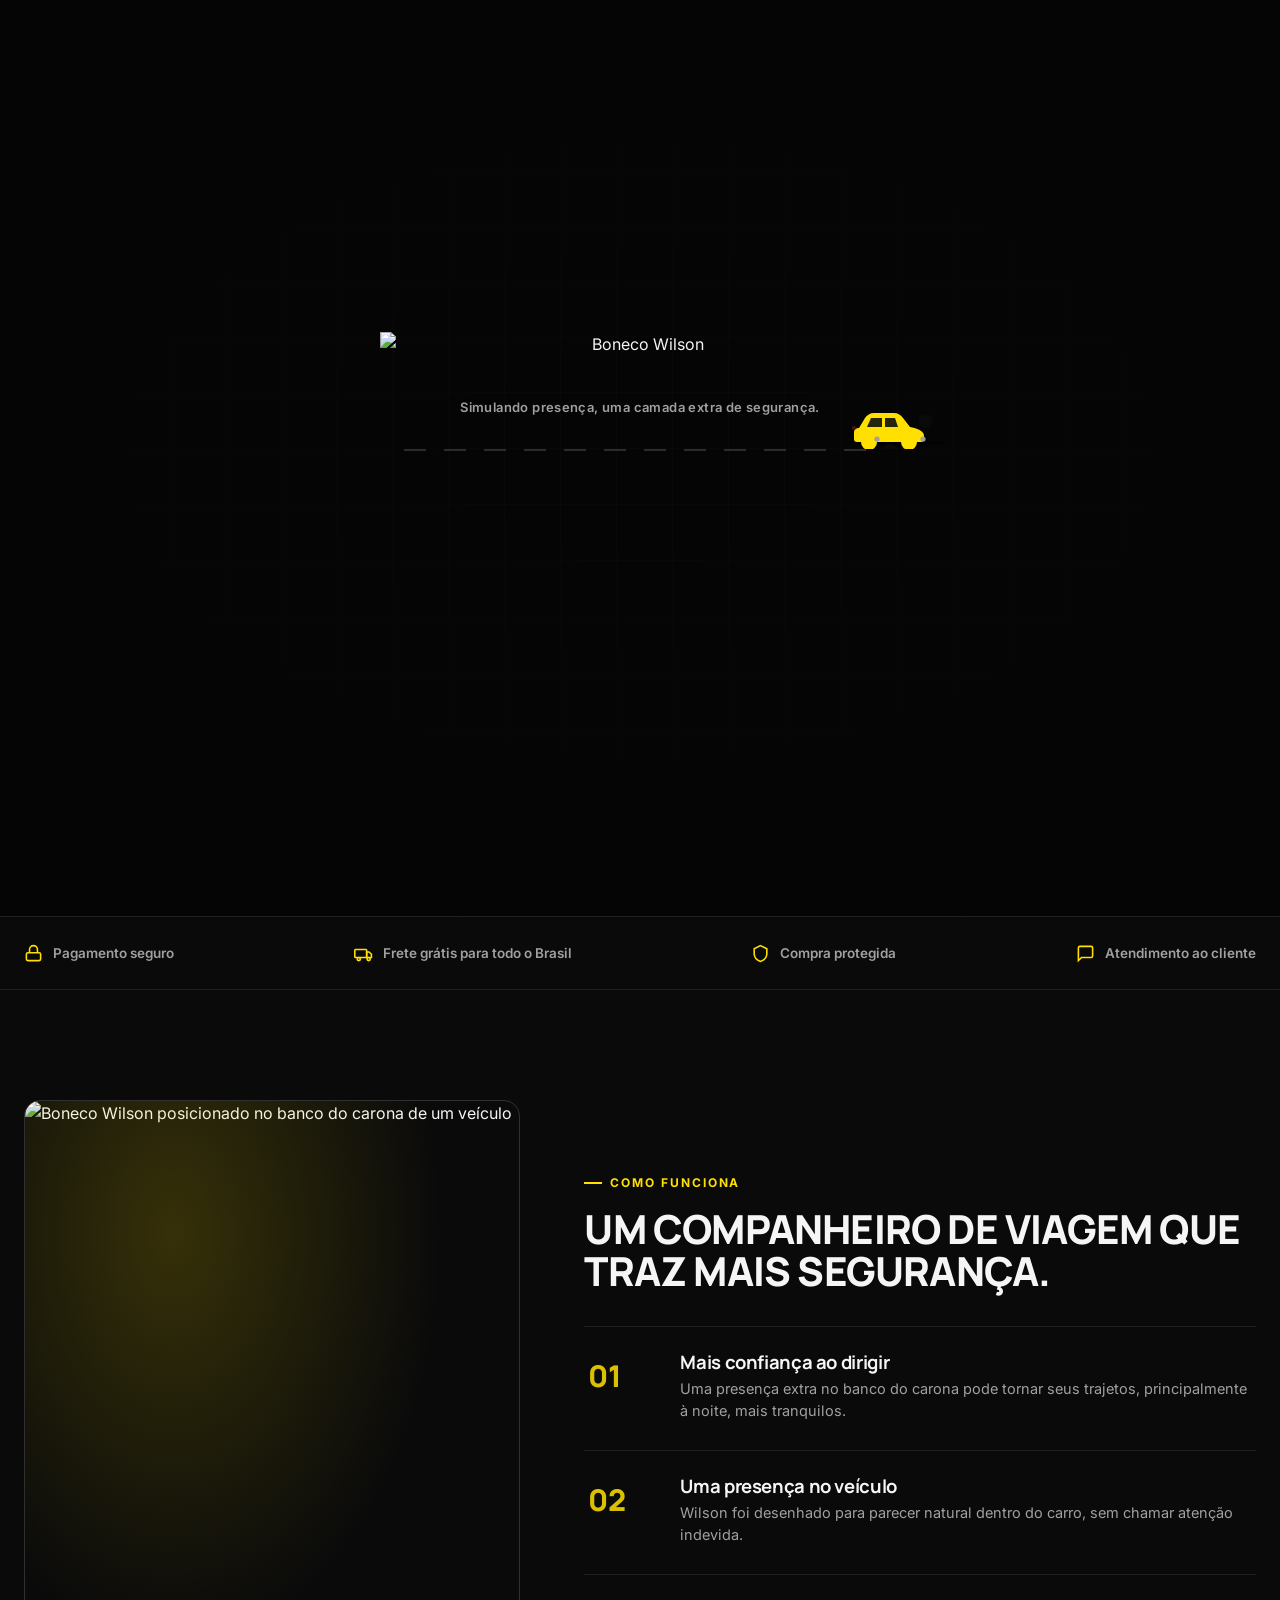
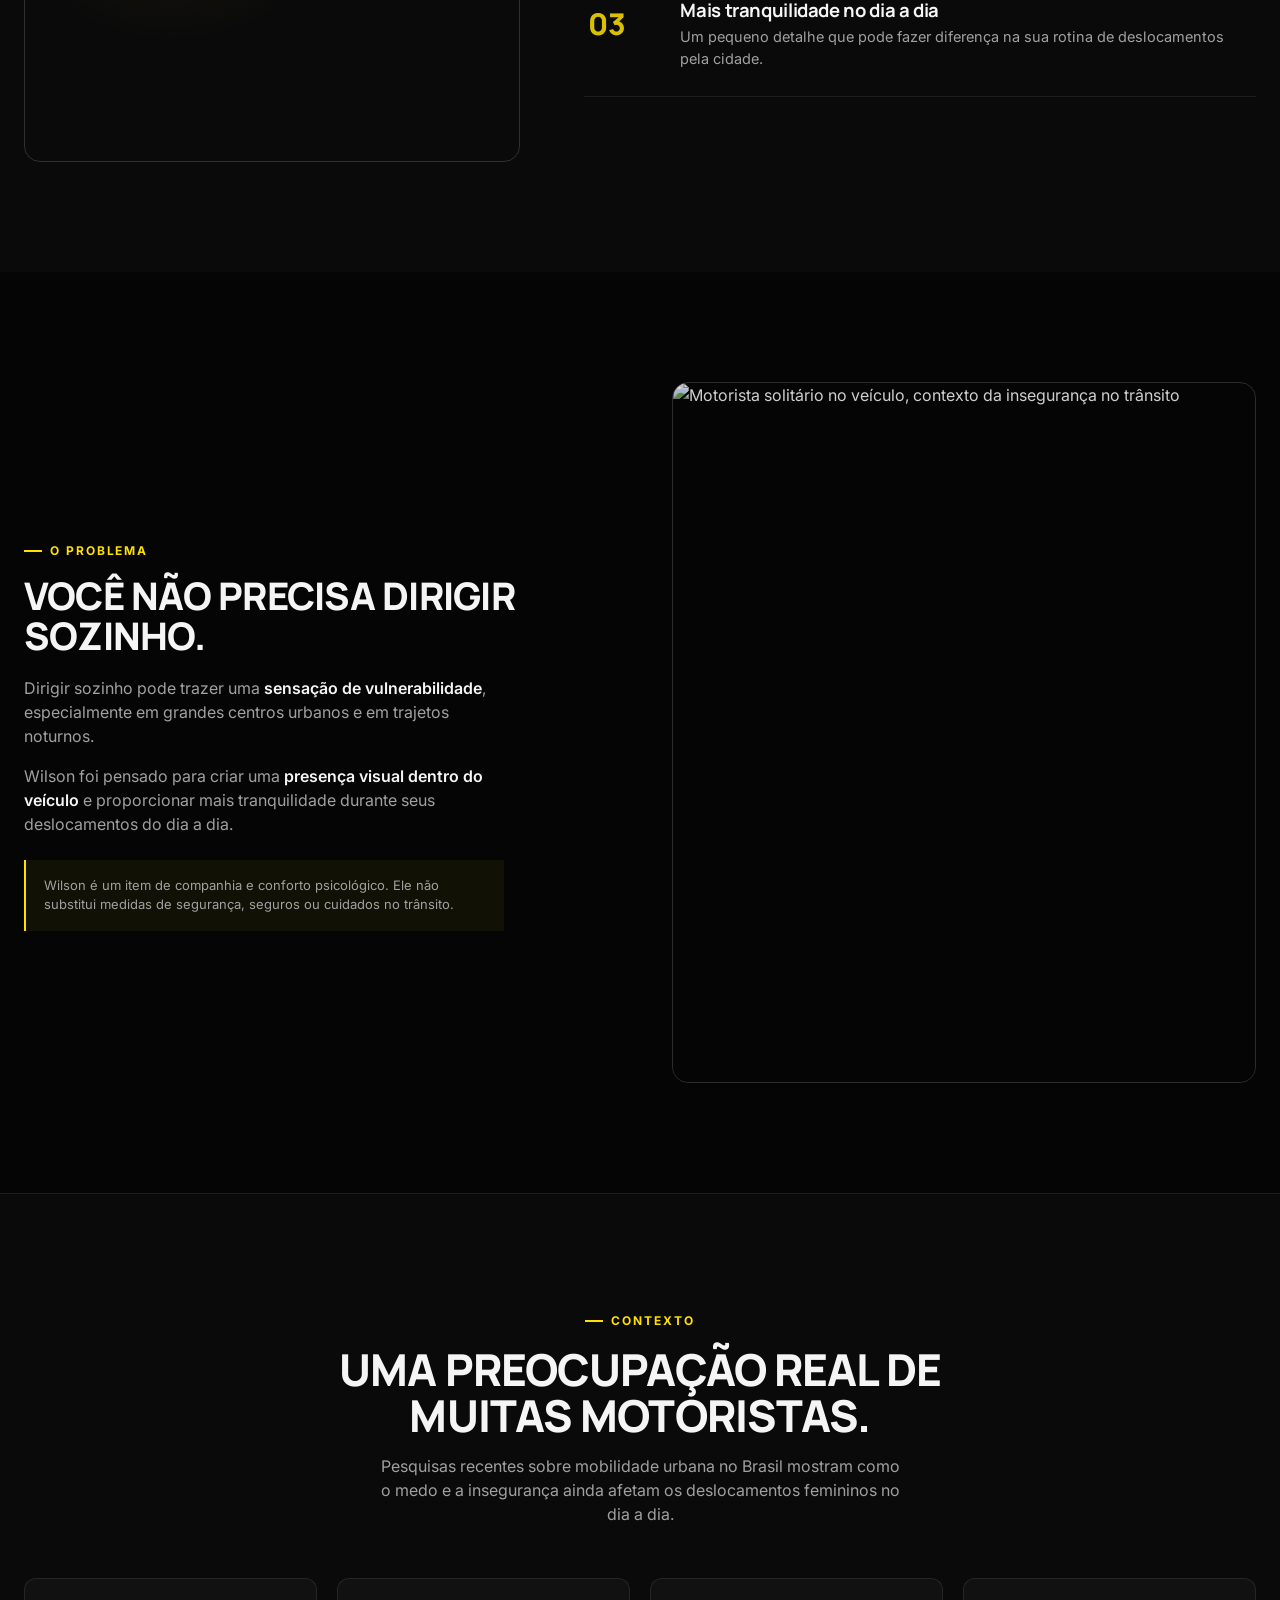
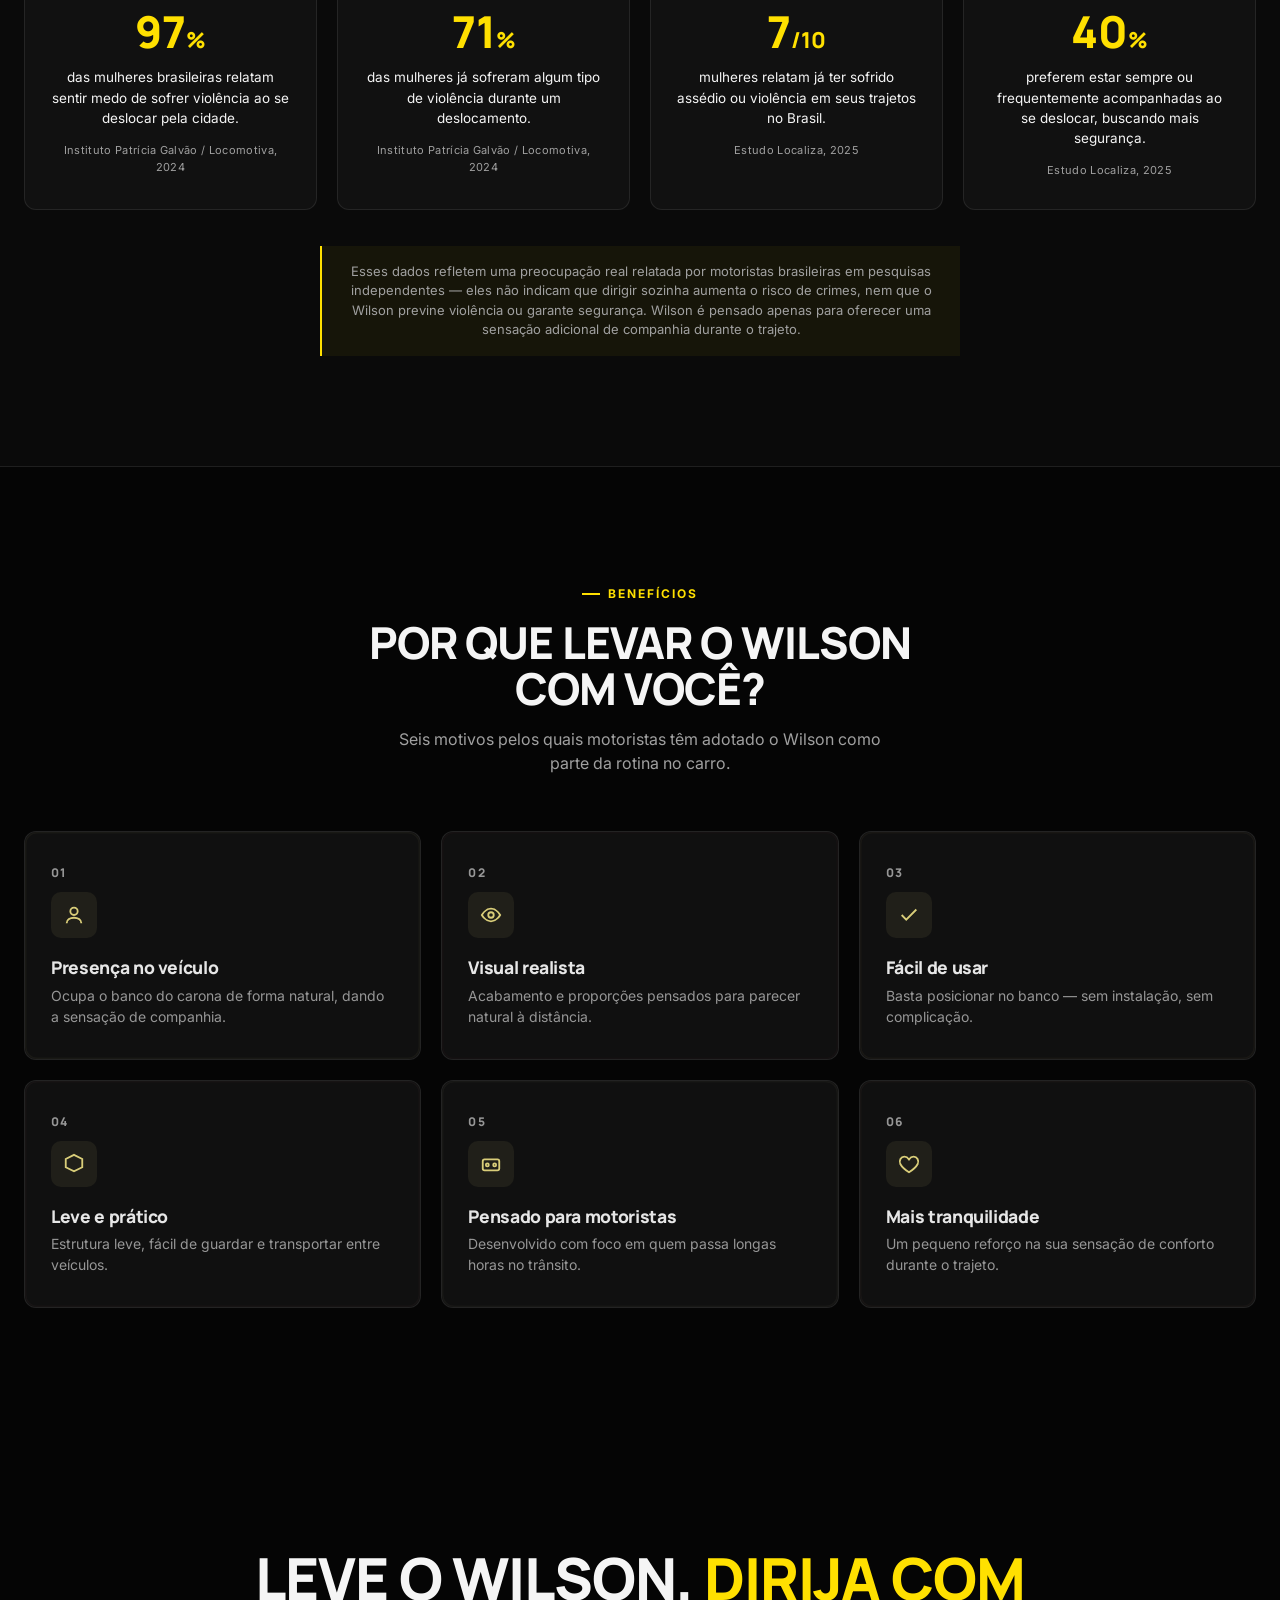
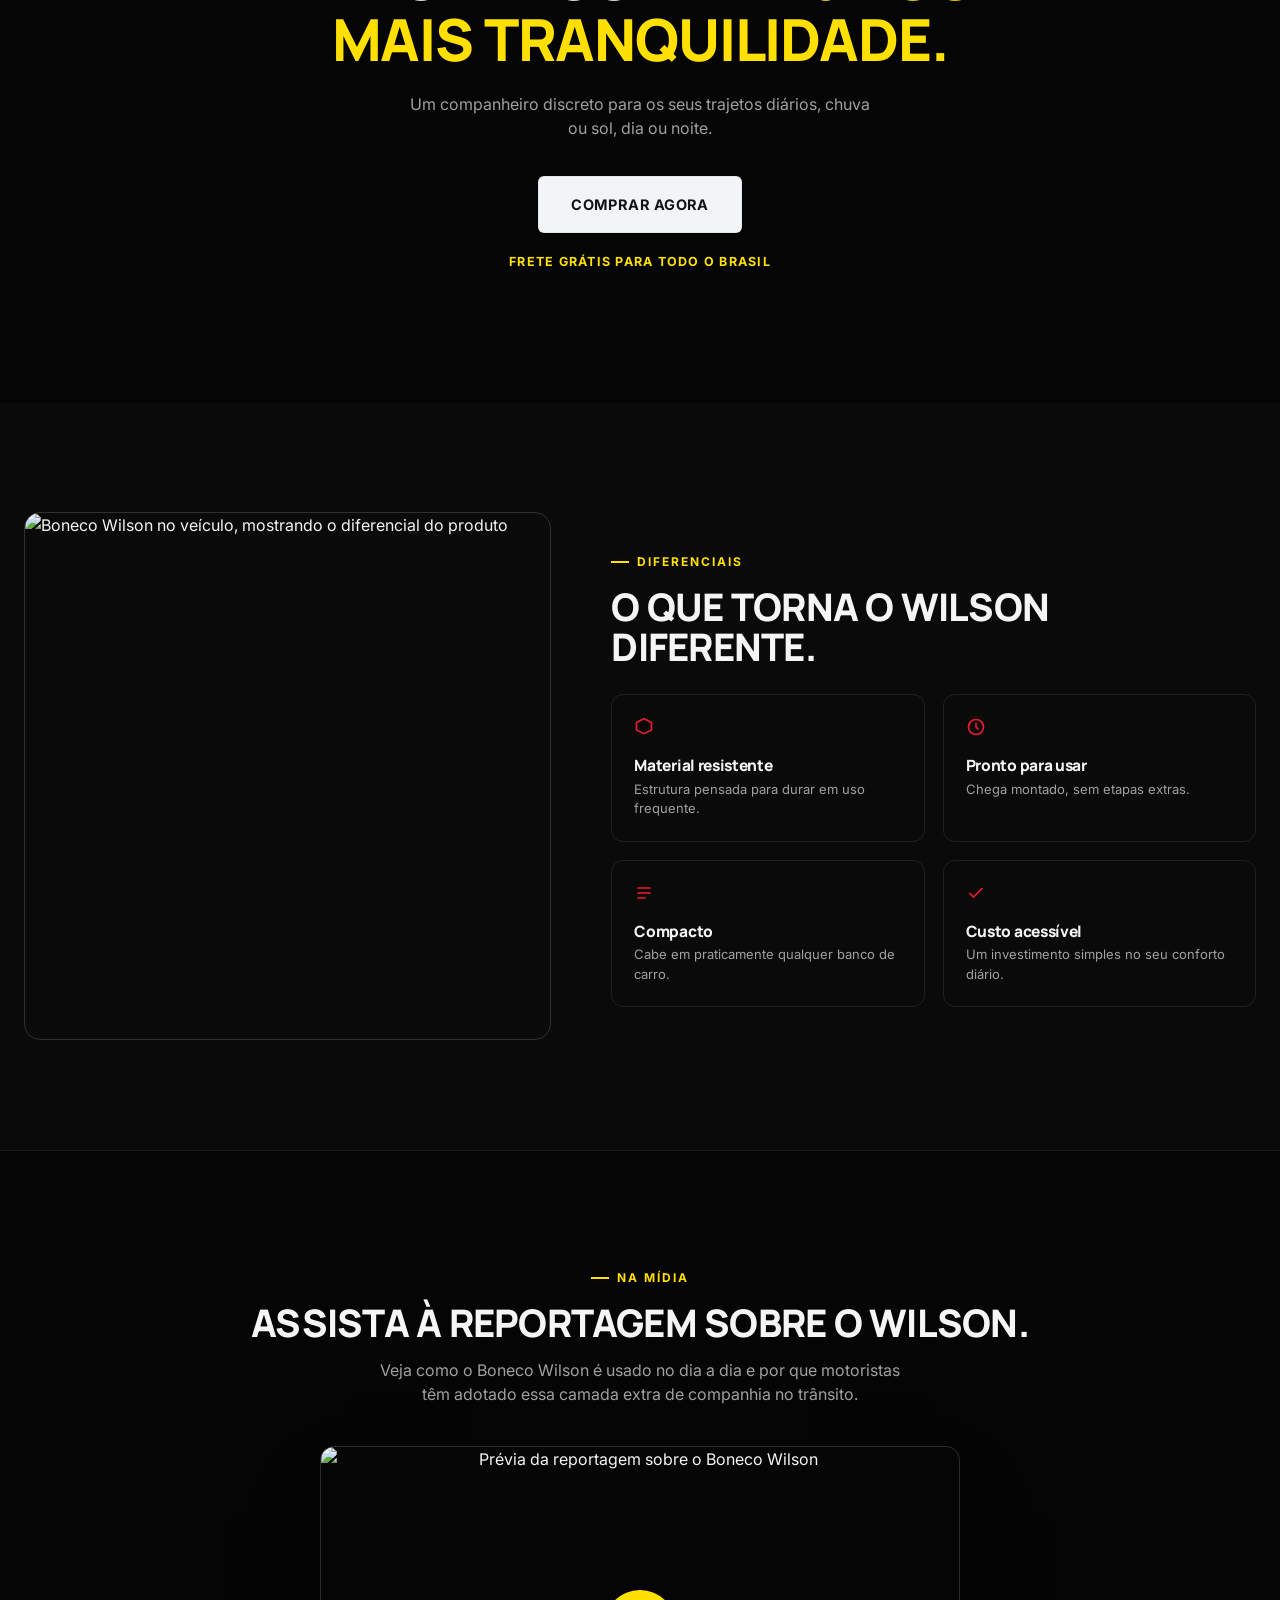
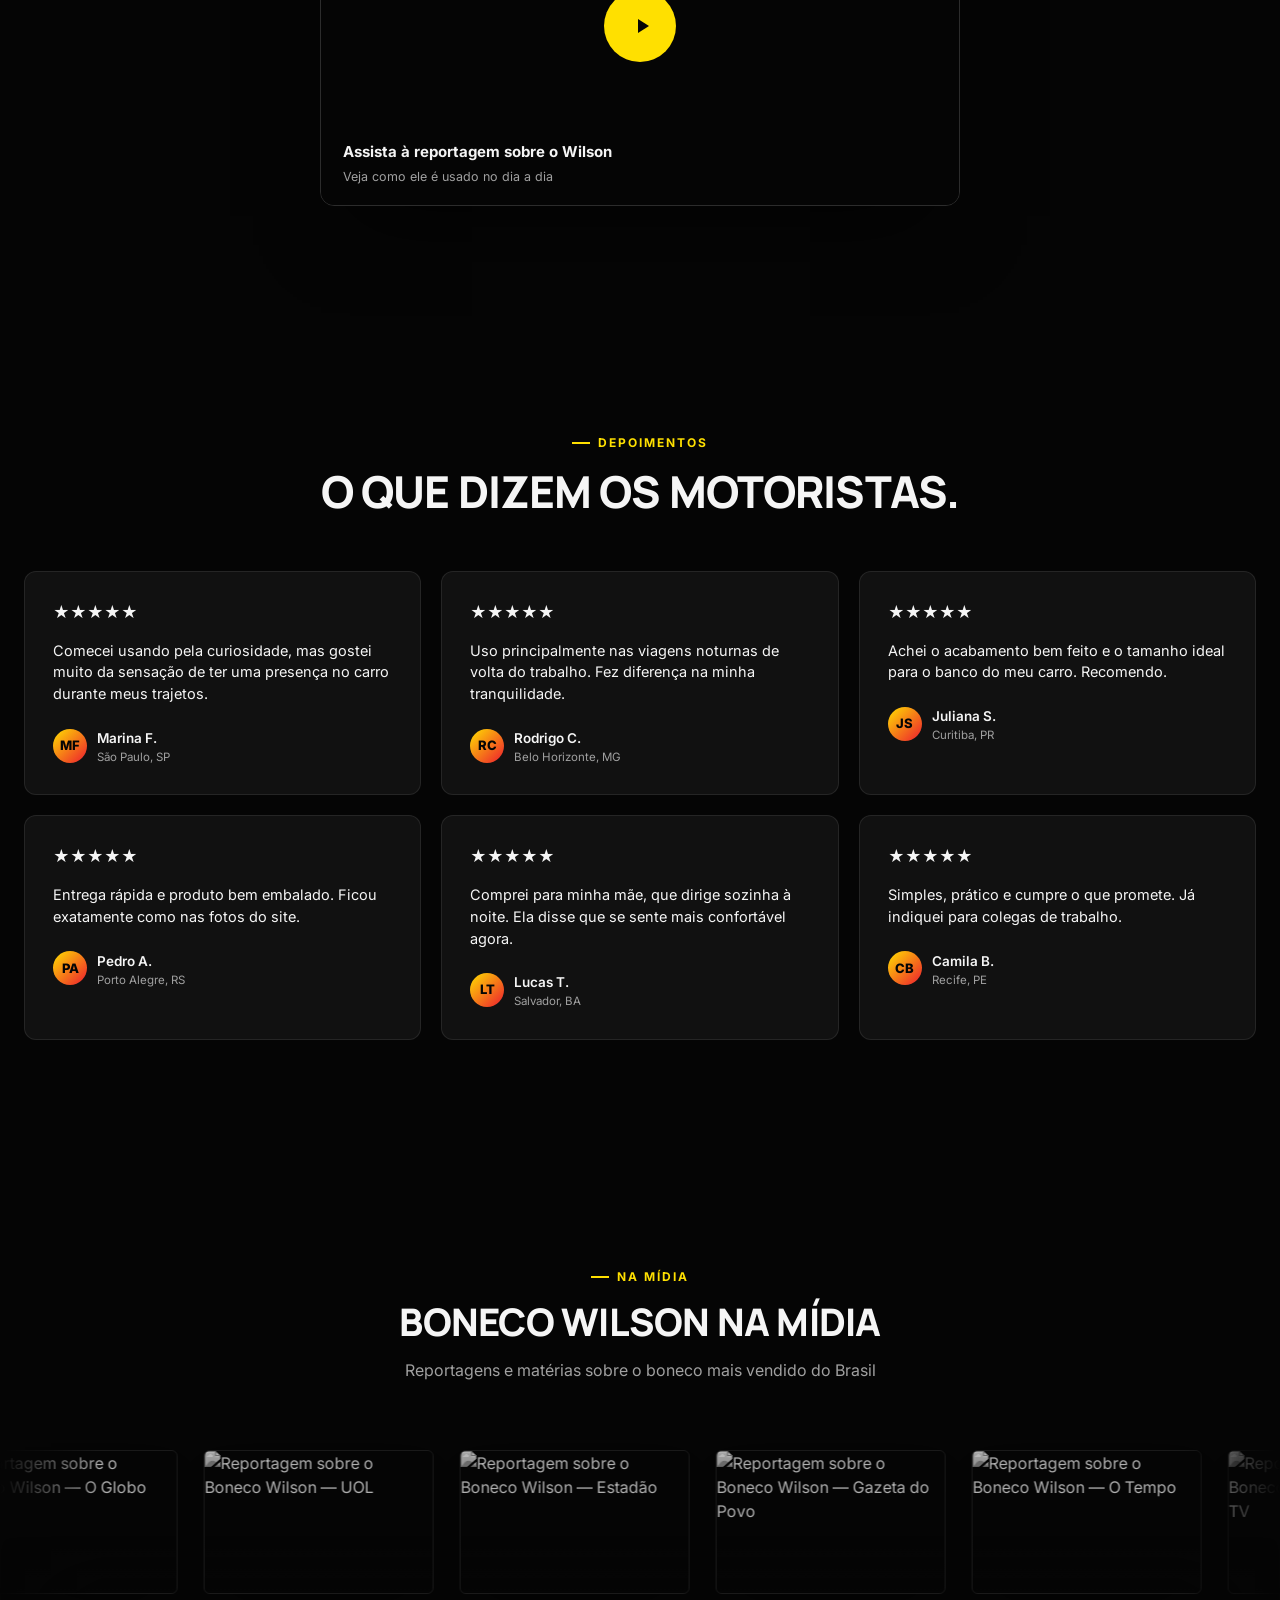
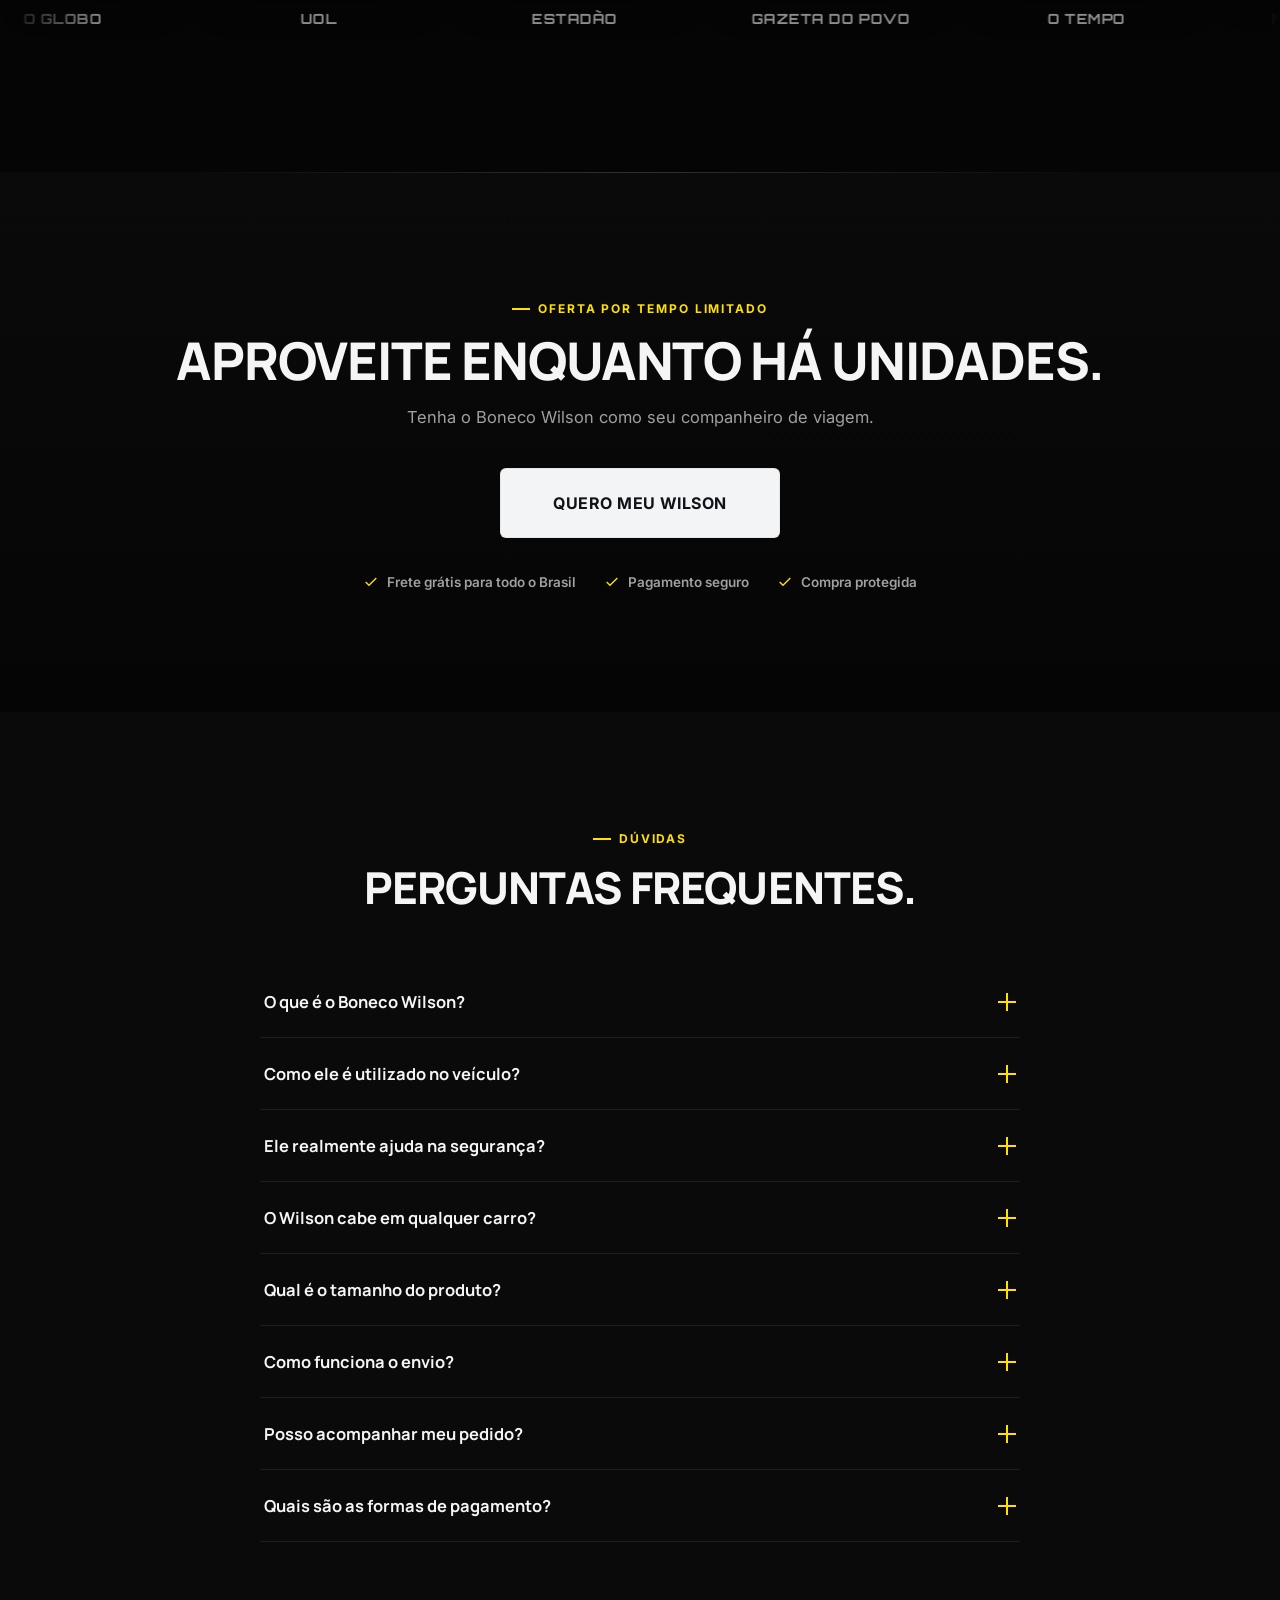
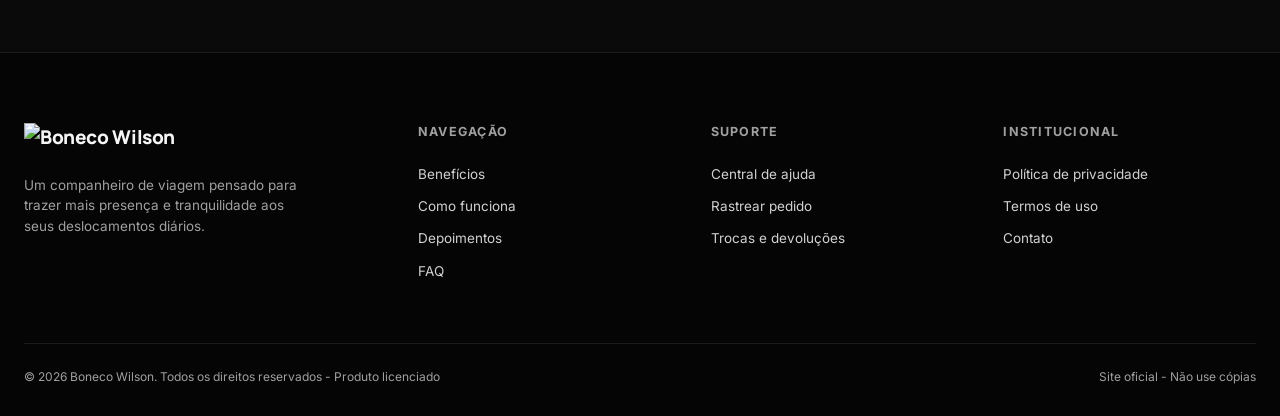
==== index.html @ 11ac15bf "Add files via upload" ====
<!DOCTYPE html>
<html lang="pt-BR">
<head>
<meta charset="UTF-8">
<meta name="viewport" content="width=device-width, initial-scale=1.0">
<title>Boneco Wilson | Mais tranquilidade no trânsito</title>
<meta name="description" content="Boneco Wilson: um companheiro de viagem pensado para trazer mais presença, confiança e tranquilidade aos seus deslocamentos. Frete grátis para todo o Brasil.">
<meta property="og:title" content="Boneco Wilson | Mais tranquilidade no trânsito">
<meta property="og:description" content="Um companheiro de viagem criado para aumentar sua sensação de segurança e trazer mais tranquilidade para o dia a dia.">
<meta property="og:type" content="product">
<link rel="preconnect" href="https://fonts.googleapis.com">
<link rel="preconnect" href="https://fonts.gstatic.com" crossorigin>
<link href="https://fonts.googleapis.com/css2?family=Manrope:wght@500;700;800;900&family=Inter:wght@400;500;600;700&family=Orbitron:wght@700&display=swap" rel="stylesheet">
<script type="application/ld+json">
{
  "@context": "https://schema.org",
  "@type": "Product",
  "name": "Boneco Wilson",
  "description": "Companheiro de viagem pensado para trazer mais presença e tranquilidade no trânsito.",
  "brand": { "@type": "Brand", "name": "Boneco Wilson" },
  "offers": {
    "@type": "Offer",
    "priceCurrency": "BRL",
    "availability": "https://schema.org/InStock",
    "shippingDetails": { "@type": "OfferShippingDetails", "shippingRate": { "@type":"MonetaryAmount","value":"0","currency":"BRL" } }
  }
}
</script>
<style>
  :root{
    --black:#050505;
    --dark:#0A0A0A;
    --card:#111111;
    --elevated:#181818;
    --text:#F5F5F5;
    --text-secondary:#A0A0A0;
    --yellow:#FFE000;
    --red:#ED1B2F;
    --red-deep:#4A001F;
    --pale:#F3F4F6;
    --pale-text:#111318;
    --border:rgba(245,245,245,0.09);
    --border-strong:rgba(245,245,245,0.16);
    --display:'Manrope',sans-serif;
    --body:'Inter',sans-serif;
    --ease:cubic-bezier(.16,.8,.24,1);
    --container:1320px;
  }

  *,*::before,*::after{box-sizing:border-box;margin:0;padding:0;}
  html{scroll-behavior:smooth;}
  body{
    background:var(--black);
    color:var(--text);
    font-family:var(--body);
    line-height:1.5;
    -webkit-font-smoothing:antialiased;
    overflow-x:hidden;
  }
  img{max-width:100%;display:block;}
  a{color:inherit;text-decoration:none;}
  button{font-family:inherit;cursor:pointer;}
  ul{list-style:none;}
  h1,h2,h3,h4{font-family:var(--display);font-weight:800;letter-spacing:-0.02em;line-height:1.05;}
  .container{max-width:var(--container);margin:0 auto;padding:0 24px;}
  section{position:relative;}
  ::selection{background:var(--yellow);color:var(--black);}
  :focus-visible{outline:2px solid var(--yellow);outline-offset:3px;}

  .eyebrow{
    display:inline-flex;align-items:center;gap:8px;
    font-family:var(--body);font-weight:700;font-size:12px;
    letter-spacing:0.16em;text-transform:uppercase;
    color:var(--yellow);margin-bottom:16px;
  }
  .eyebrow::before{content:"";width:18px;height:2px;background:var(--yellow);display:inline-block;}

  /* ===== Buttons ===== */
  .btn{
    display:inline-flex;align-items:center;justify-content:center;gap:10px;
    padding:17px 32px;border-radius:6px;font-weight:700;font-size:14.5px;
    letter-spacing:0.03em;text-transform:uppercase;border:1px solid transparent;
    transition:transform .35s var(--ease), box-shadow .35s var(--ease), background .35s var(--ease), border-color .35s var(--ease), color .35s var(--ease);
    white-space:nowrap;
  }
  .btn-primary{
    background:var(--pale);color:var(--pale-text);
    box-shadow:0 0 0 0 rgba(0,0,0,0);
    border-color:rgba(0,0,0,.06);
  }
  .btn-primary:hover{transform:translateY(-2px) scale(1.015);box-shadow:0 14px 34px -10px rgba(0,0,0,.4);background:#fff;}
  .btn-primary:active{transform:translateY(0) scale(.98);}
  .btn-primary .arrow{transition:transform .35s var(--ease);}
  .btn-primary:hover .arrow{transform:translateX(4px);}

  .btn-ghost{
    background:transparent;color:var(--text);border-color:var(--border-strong);
  }
  .btn-ghost:hover{border-color:var(--yellow);color:var(--yellow);transform:translateY(-2px);}

  .btn-yellow{background:var(--yellow);color:var(--black);}
  .btn-yellow:hover{transform:translateY(-2px) scale(1.015);box-shadow:0 14px 34px -10px rgba(255,224,0,.4);}

  /* ===== Scroll progress ===== */
  #scroll-progress{
    position:fixed;top:0;left:0;width:100%;height:3px;z-index:1000;
    background:repeating-linear-gradient(90deg,rgba(245,245,245,.1) 0 14px, transparent 14px 26px);
  }
  #scroll-progress::before{
    content:"";position:absolute;top:0;left:0;height:100%;width:var(--p,0%);
    background:linear-gradient(90deg,var(--yellow),var(--red));
    transition:width .08s linear;
  }

  /* ===== Preloader ===== */
  #preloader{
    position:fixed;inset:0;z-index:9999;background:var(--black);
    display:flex;align-items:center;justify-content:center;overflow:hidden;
    transition:opacity .6s var(--ease), visibility .6s var(--ease);
  }
  #preloader.fade-out{opacity:0;visibility:hidden;pointer-events:none;}
  #preloader .pre-grid{
    position:absolute;inset:0;opacity:.1;
    background-image:linear-gradient(var(--border-strong) 1px, transparent 1px),linear-gradient(90deg,var(--border-strong) 1px, transparent 1px);
    background-size:56px 56px;
    mask-image:radial-gradient(ellipse 70% 60% at 50% 50%, black, transparent 75%);
  }
  .pre-stage{position:relative;width:100%;max-width:520px;padding:0 24px;}
  .pre-road{
    position:relative;height:2px;width:100%;
    background:repeating-linear-gradient(90deg, var(--border-strong) 0 22px, transparent 22px 40px);
    margin:0 auto;
  }
  .pre-car{
    position:absolute;left:50%;bottom:2px;width:104px;height:auto;
    transform:translateX(calc(-50% - 220px));
    animation:carDrive 6s var(--ease) forwards;
  }
  .pre-car .wheel{transform-origin:center;animation:wheelSpin 6s linear forwards;}
  .pre-car .brake-light{animation:brakeGlow 6s ease forwards;}
  .pre-logo{
    position:absolute;left:0;right:0;bottom:34px;text-align:center;
    opacity:0;transform:translateY(10px) scale(.96);
    animation:logoReveal 6s var(--ease) forwards;
  }
  .pre-logo-img{height:52px;width:auto;margin:0 auto;display:block;}
  .pre-logo .pre-slogan{
    margin-top:14px;font-size:13px;font-weight:600;color:var(--text-secondary);letter-spacing:.03em;
  }
  @keyframes carDrive{
    0%{transform:translateX(calc(-50% - 220px));}
    33.3%{transform:translateX(-50%);}
    66.6%{transform:translateX(-50%);}
    83.3%{transform:translateX(calc(-50% + 260px));}
    100%{transform:translateX(calc(-50% + 260px));}
  }
  @keyframes wheelSpin{
    0%{transform:rotate(0deg);}
    33.3%{transform:rotate(320deg);}
    66.6%{transform:rotate(320deg);}
    83.3%{transform:rotate(680deg);}
    100%{transform:rotate(680deg);}
  }
  @keyframes brakeGlow{
    0%,27%{opacity:.3;}
    31%,42%{opacity:1;filter:drop-shadow(0 0 6px rgba(237,27,47,.85));}
    50%,100%{opacity:.3;filter:none;}
  }
  @keyframes logoReveal{
    0%,64%{opacity:0;transform:translateY(10px) scale(.96);}
    83.3%{opacity:1;transform:translateY(0) scale(1);}
    100%{opacity:1;transform:translateY(0) scale(1);}
  }
  @media (prefers-reduced-motion: reduce){
    #preloader{display:none !important;}
  }

  /* ===== Video modal ===== */
  #video-modal{
    position:fixed;inset:0;z-index:2000;display:flex;align-items:center;justify-content:center;
    padding:24px;background:rgba(3,3,3,.92);backdrop-filter:blur(6px);-webkit-backdrop-filter:blur(6px);
    opacity:0;visibility:hidden;transition:opacity .35s var(--ease), visibility .35s var(--ease);
  }
  #video-modal.open{opacity:1;visibility:visible;}
  .video-modal-inner{
    position:relative;width:100%;max-width:900px;
    border-radius:14px;overflow:hidden;border:1px solid var(--border-strong);
    background:var(--card);box-shadow:0 60px 120px -40px rgba(0,0,0,.85);
    transform:translateY(18px) scale(.97);transition:transform .4s var(--ease);
  }
  #video-modal.open .video-modal-inner{transform:translateY(0) scale(1);}
  .video-modal-frame{position:relative;width:100%;aspect-ratio:16/9;background:#000;}
  .video-modal-frame iframe{position:absolute;inset:0;width:100%;height:100%;border:0;}
  .video-modal-close{
    position:absolute;top:-46px;right:0;width:38px;height:38px;border-radius:50%;
    background:rgba(245,245,245,.1);border:1px solid var(--border-strong);
    display:flex;align-items:center;justify-content:center;color:var(--text);
    transition:background .3s var(--ease), transform .3s var(--ease), border-color .3s var(--ease);
  }
  .video-modal-close:hover{background:var(--red);border-color:var(--red);transform:rotate(90deg);}
  .video-modal-close svg{width:18px;height:18px;}
  @media (max-width:520px){
    .video-modal-close{top:auto;bottom:-52px;right:50%;transform:translateX(50%);}
    .video-modal-close:hover{transform:translateX(50%) rotate(90deg);}
  }

  /* ===== Legal document modals (Termos / Privacidade) ===== */
  .legal-modal{
    position:fixed;inset:0;z-index:2000;display:flex;align-items:center;justify-content:center;
    padding:24px;background:rgba(3,3,3,.92);backdrop-filter:blur(6px);-webkit-backdrop-filter:blur(6px);
    opacity:0;visibility:hidden;transition:opacity .35s var(--ease), visibility .35s var(--ease);
  }
  .legal-modal.open{opacity:1;visibility:visible;}
  .legal-modal-inner{
    position:relative;width:100%;max-width:720px;max-height:85vh;
    display:flex;flex-direction:column;
    border-radius:14px;overflow:hidden;border:1px solid var(--border-strong);
    background:var(--card);box-shadow:0 60px 120px -40px rgba(0,0,0,.85);
    transform:translateY(18px) scale(.98);transition:transform .4s var(--ease);
  }
  .legal-modal.open .legal-modal-inner{transform:translateY(0) scale(1);}
  .legal-modal-header{
    display:flex;align-items:center;justify-content:space-between;
    padding:22px 26px;border-bottom:1px solid var(--border);flex-shrink:0;
  }
  .legal-modal-header h3{font-family:var(--display);font-weight:800;font-size:18px;text-transform:uppercase;}
  .legal-modal-close{
    width:34px;height:34px;border-radius:50%;flex-shrink:0;
    background:rgba(245,245,245,.08);border:1px solid var(--border-strong);
    display:flex;align-items:center;justify-content:center;color:var(--text);
    transition:background .3s var(--ease), transform .3s var(--ease), border-color .3s var(--ease);
  }
  .legal-modal-close:hover{background:var(--red);border-color:var(--red);transform:rotate(90deg);}
  .legal-modal-close svg{width:16px;height:16px;}
  .legal-modal-body{overflow-y:auto;padding:26px 28px 34px;font-size:14px;color:var(--text-secondary);line-height:1.75;}
  .legal-modal-body h2{font-family:var(--display);font-weight:800;font-size:15.5px;color:var(--text);text-transform:uppercase;margin:26px 0 10px;letter-spacing:.01em;}
  .legal-modal-body h2:first-child{margin-top:0;}
  .legal-modal-body h3{font-weight:700;color:var(--text);font-size:14px;margin:16px 0 6px;}
  .legal-modal-body p{margin-bottom:12px;}
  .legal-modal-body ul,.legal-modal-body ol{margin:6px 0 14px 20px;}
  .legal-modal-body li{margin-bottom:6px;}
  .legal-modal-body strong{color:var(--text);font-weight:700;}
  .legal-modal-body .legal-updated{color:var(--yellow);font-size:12px;font-weight:700;letter-spacing:.04em;text-transform:uppercase;margin-bottom:18px;}
  .legal-modal-body .legal-summary{margin-top:24px;padding:16px 18px;border-left:2px solid var(--yellow);background:rgba(255,224,0,.05);border-radius:0 8px 8px 0;}
  .legal-modal-body .legal-summary p{margin-bottom:0;font-size:13px;}
  @media (max-width:640px){
    .legal-modal{padding:0;}
    .legal-modal-inner{max-width:100%;max-height:100vh;height:100%;border-radius:0;}
  }

  /* ===== Interactive FX: Spotlight (Como funciona rows + stat cards) ===== */
  .fx-spotlight{position:relative;overflow:hidden;}
  .fx-spotlight::before{
    content:"";position:absolute;inset:0;z-index:0;pointer-events:none;
    background:radial-gradient(280px circle at var(--sx,50%) var(--sy,50%), var(--spot-color, rgba(255,224,0,.16)), transparent 70%);
    opacity:0;transition:opacity .45s var(--ease);
  }
  .fx-spotlight:hover::before{opacity:1;}
  .fx-spotlight > *{position:relative;z-index:1;}

  /* ===== Interactive FX: Chroma grid (Benefícios cards) ===== */
  .fx-chroma{
    --chroma-color:#FFE000;--chroma-soft:rgba(255,224,0,.4);--proximity:0;
    position:relative;overflow:hidden;
    border-color:rgba(245,245,245,.09);
    filter:grayscale(calc((1 - var(--proximity)) * 0.6)) brightness(calc(0.94 + var(--proximity) * 0.12));
    transition:transform .4s var(--ease), filter .35s linear, box-shadow .4s var(--ease);
  }
  .fx-chroma::before{
    content:"";position:absolute;inset:0;z-index:0;pointer-events:none;
    background:radial-gradient(260px circle at var(--sx,50%) var(--sy,50%), var(--chroma-soft), transparent 72%);
    opacity:var(--proximity);transition:opacity .2s linear;
  }
  .fx-chroma::after{
    content:"";position:absolute;inset:0;border-radius:inherit;z-index:0;pointer-events:none;
    box-shadow:0 0 0 1.5px var(--chroma-soft) inset;
    opacity:calc(var(--proximity) * 0.85 + 0.12);transition:opacity .2s linear;
  }
  .fx-chroma:hover{transform:translateY(-6px);box-shadow:0 24px 44px -24px rgba(0,0,0,.6);}
  .fx-chroma > *{position:relative;z-index:1;}

  /* ===== Interactive FX: Specular button shine (payment CTAs) ===== */
  .fx-spec{position:relative;overflow:hidden;isolation:isolate;}
  .fx-spec::before{
    content:"";position:absolute;inset:0;z-index:0;pointer-events:none;
    background:radial-gradient(90px circle at var(--sx,50%) var(--sy,50%), rgba(255,255,255,.55), transparent 68%);
    opacity:var(--spec-opacity,0);mix-blend-mode:overlay;transition:opacity .15s linear;
  }
  .fx-spec .btn-label{position:relative;z-index:1;}
  .fx-spec .arrow{position:relative;z-index:1;}

  @media (hover:none){
    .fx-spotlight::before,.fx-chroma::before,.fx-chroma::after,.fx-spec::before{display:none;}
    .fx-chroma{filter:none;}
  }

  /* ===== Announcement bar ===== */
  .announce{
    background:linear-gradient(90deg, var(--pale), #E3E5EA);
    padding:11px 20px;text-align:center;
    font-size:13px;font-weight:800;letter-spacing:.05em;
    color:var(--pale-text);
    display:flex;align-items:center;justify-content:center;gap:14px;flex-wrap:wrap;
  }
  .announce .seg{display:inline-flex;align-items:center;gap:7px;}
  .announce .seg svg{width:15px;height:15px;flex-shrink:0;}
  .announce .divider{width:1px;height:14px;background:rgba(17,19,24,.25);}
  .announce .highlight{
    color:var(--black);background:var(--yellow);
    padding:2px 9px;border-radius:20px;font-weight:900;letter-spacing:.03em;
    animation:pulseBadge 2.2s ease-in-out infinite;
  }
  @keyframes pulseBadge{0%,100%{box-shadow:0 0 0 0 rgba(255,224,0,.55);}50%{box-shadow:0 0 0 6px rgba(255,224,0,0);}}
  @media (max-width:640px){.announce{font-size:11.5px;padding:10px 14px;gap:10px;}}

  /* ===== Navbar ===== */
  header{
    position:sticky;top:0;z-index:900;
    background:rgba(5,5,5,0.55);
    backdrop-filter:blur(14px);-webkit-backdrop-filter:blur(14px);
    border-bottom:1px solid transparent;
    transition:background .4s var(--ease), border-color .4s var(--ease), box-shadow .4s var(--ease);
  }
  header.scrolled{
    background:rgba(5,5,5,0.86);
    border-bottom-color:var(--border);
    box-shadow:0 12px 32px -18px rgba(0,0,0,.7);
  }
  nav{
    display:flex;align-items:center;justify-content:space-between;
    padding:16px 24px;max-width:var(--container);margin:0 auto;
  }
  .logo{display:flex;align-items:center;gap:10px;font-family:var(--display);font-weight:900;font-size:19px;letter-spacing:-0.02em;}
  .logo-img{height:38px;width:auto;display:block;flex-shrink:0;}

  .nav-links{display:flex;align-items:center;gap:38px;}
  .nav-links a{font-size:14px;font-weight:600;color:var(--text-secondary);position:relative;transition:color .3s var(--ease);}
  .nav-links a::after{content:"";position:absolute;left:0;bottom:-6px;width:0;height:1.5px;background:var(--yellow);transition:width .3s var(--ease);}
  .nav-links a:hover{color:var(--text);}
  .nav-links a:hover::after{width:100%;}

  .nav-cta{display:flex;align-items:center;gap:14px;}
  .nav-cta .btn{padding:12px 22px;font-size:13px;}
  .hamburger{display:none;flex-direction:column;gap:5px;width:28px;background:none;border:none;padding:6px;}
  .hamburger span{display:block;width:100%;height:2px;background:var(--text);transition:transform .35s var(--ease), opacity .3s var(--ease);}
  .hamburger.active span:nth-child(1){transform:translateY(7px) rotate(45deg);}
  .hamburger.active span:nth-child(2){opacity:0;}
  .hamburger.active span:nth-child(3){transform:translateY(-7px) rotate(-45deg);}

  .mobile-menu{
    display:none;position:fixed;inset:0;z-index:890;
    background:rgba(5,5,5,0.98);backdrop-filter:blur(10px);
    padding:110px 32px 40px;
    transform:translateY(-12px);opacity:0;pointer-events:none;
    transition:transform .4s var(--ease), opacity .35s var(--ease);
  }
  .mobile-menu.open{transform:translateY(0);opacity:1;pointer-events:auto;}
  .mobile-menu a{display:block;font-size:24px;font-weight:700;font-family:var(--display);padding:16px 0;border-bottom:1px solid var(--border);}
  .mobile-menu .btn{margin-top:28px;width:100%;}

  /* ===== Hero ===== */
  /* Global fixed background: scroll-scrubbed frame sequence, sits behind all content */
  .hero-copy .headline,.hero-copy .sub-headline,.hero-copy .support{text-shadow:0 2px 24px rgba(0,0,0,.55);}

  .hero{
    position:relative;padding:150px 0 90px;overflow:hidden;
    min-height:88vh;display:flex;align-items:center;
    background:var(--black);
  }
  .hero-bg{
    position:absolute;inset:0;z-index:0;
    background-image:linear-gradient(180deg, rgba(5,5,5,.55) 0%, rgba(5,5,5,.86) 62%, var(--black) 100%),
      radial-gradient(ellipse 70% 55% at 78% 15%, rgba(255,224,0,.10), transparent 60%),
      url('https://drive.google.com/thumbnail?id=1GR8HCNNcA06bB6ikD46SauMrYBtCKAgm&sz=w1920');
    background-size:cover;background-position:center 32%;
    will-change:transform;
  }
  .hero-grid{position:absolute;inset:0;z-index:1;opacity:.1;
    background-image:linear-gradient(var(--border-strong) 1px, transparent 1px),linear-gradient(90deg,var(--border-strong) 1px, transparent 1px);
    background-size:64px 64px;
    mask-image:radial-gradient(ellipse 80% 60% at 50% 0%, black, transparent 75%);
  }
  .hero-inner{
    position:relative;z-index:2;width:100%;
    display:flex;flex-direction:column;align-items:center;text-align:center;gap:56px;
  }
  .hero-copy{max-width:700px;margin:0 auto;display:flex;flex-direction:column;align-items:center;}
  .hero-copy .headline{font-size:clamp(36px,5.2vw,64px);text-transform:uppercase;}
  .hero-copy .headline .accent{color:var(--yellow);}
  .hero-copy .sub-headline{font-family:var(--display);font-weight:700;font-size:clamp(18px,2vw,23px);color:var(--text);margin-top:18px;}
  .hero-copy .support{color:var(--text-secondary);font-size:16.5px;max-width:480px;margin-top:18px;}
  .hero-cta{display:flex;flex-wrap:wrap;justify-content:center;gap:14px;margin-top:34px;}
  .free-shipping{
    display:inline-flex;align-items:center;justify-content:center;gap:8px;margin-top:26px;
    font-size:12.5px;font-weight:700;letter-spacing:.1em;text-transform:uppercase;color:var(--yellow);
  }
  .free-shipping svg{width:16px;height:16px;}

  .hero-anim > *{opacity:0;transform:translateY(22px);animation:heroIn .8s var(--ease) forwards;}
  .hero-anim .headline{animation-delay:.05s;}
  .hero-anim .sub-headline{animation-delay:.18s;}
  .hero-anim .support{animation-delay:.3s;}
  .hero-anim .hero-cta{animation-delay:.42s;}
  .hero-anim .free-shipping{animation-delay:.52s;}
  @keyframes heroIn{to{opacity:1;transform:translateY(0);}}


  /* ===== Trust bar ===== */
  .trust-bar{background:var(--dark);border-top:1px solid var(--border);border-bottom:1px solid var(--border);padding:26px 0;}
  .trust-inner{display:flex;flex-wrap:wrap;justify-content:space-between;gap:20px;}
  .trust-item{display:flex;align-items:center;gap:10px;font-size:13.5px;font-weight:600;color:var(--text-secondary);}
  .trust-item svg{width:19px;height:19px;stroke:var(--yellow);flex-shrink:0;}

  /* ===== Section heading shared ===== */
  .section-pad{padding:110px 0;}
  .heading-block{max-width:640px;}
  .heading-block h2{font-size:clamp(28px,3.6vw,44px);text-transform:uppercase;}
  .heading-block p{color:var(--text-secondary);margin-top:16px;font-size:16px;max-width:520px;}
  .center{text-align:center;margin-left:auto;margin-right:auto;}

  .reveal{opacity:0;transform:translateY(28px);transition:opacity .8s var(--ease), transform .8s var(--ease);}
  .reveal.in{opacity:1;transform:translateY(0);}
  .stagger .reveal:nth-child(1){transition-delay:.05s;}
  .stagger .reveal:nth-child(2){transition-delay:.14s;}
  .stagger .reveal:nth-child(3){transition-delay:.23s;}
  .stagger .reveal:nth-child(4){transition-delay:.32s;}
  .stagger .reveal:nth-child(5){transition-delay:.41s;}
  .stagger .reveal:nth-child(6){transition-delay:.5s;}

  /* ===== Product intro ===== */
  .product-intro{background:var(--dark);}
  .pi-grid{display:grid;grid-template-columns:0.85fr 1.15fr;gap:64px;align-items:center;}
  .pi-visual{
    position:relative;border-radius:16px;overflow:hidden;border:1px solid var(--border-strong);
    aspect-ratio:3/4;
  }
  .pi-visual img{width:100%;height:100%;object-fit:cover;}
  .pi-visual .glow{position:absolute;inset:0;background:radial-gradient(ellipse at 30% 20%, rgba(255,224,0,.18), transparent 55%);}
  .benefit-list{display:flex;flex-direction:column;gap:2px;margin-top:34px;}
  .benefit-row{
    display:grid;grid-template-columns:70px 1fr;gap:22px;padding:26px 4px;
    border-top:1px solid var(--border);transition:padding-left .4s var(--ease), background .4s var(--ease), border-color .4s var(--ease);
  }
  .benefit-row:last-child{border-bottom:1px solid var(--border);}
  .benefit-row:hover{padding-left:14px;background:rgba(245,245,245,.02);border-color:var(--border-strong);}
  .benefit-row .num{font-family:var(--display);font-weight:800;font-size:30px;color:var(--yellow);opacity:.85;}
  .benefit-row h3{font-size:18.5px;font-weight:700;margin-bottom:6px;}
  .benefit-row p{color:var(--text-secondary);font-size:14.5px;}

  /* ===== Problem section ===== */
  .problem{background:var(--black);}
  .problem-grid{display:grid;grid-template-columns:1fr 1fr;gap:64px;align-items:center;}
  .problem-visual{position:relative;border-radius:16px;overflow:hidden;aspect-ratio:5/6;border:1px solid var(--border-strong);}
  .problem-visual img{width:100%;height:100%;object-fit:cover;filter:grayscale(.15) brightness(.85);}
  .problem-visual::after{content:"";position:absolute;inset:0;background:linear-gradient(180deg, rgba(5,5,5,0), rgba(5,5,5,.55));}
  .problem-copy h2{font-size:clamp(26px,3.4vw,38px);text-transform:uppercase;margin-bottom:20px;}
  .problem-copy p{color:var(--text-secondary);font-size:16px;margin-bottom:16px;max-width:480px;}
  .problem-copy p strong{color:var(--text);font-weight:600;}
  .disclaimer{
    margin-top:24px;padding:16px 18px;border-left:2px solid var(--yellow);
    background:rgba(255,224,0,.05);font-size:13px;color:var(--text-secondary);max-width:480px;
  }

  /* ===== Stats / context section ===== */
  .stats-section{background:var(--dark);border-top:1px solid var(--border);border-bottom:1px solid var(--border);}
  .stats-grid{display:grid;grid-template-columns:repeat(4,1fr);gap:20px;margin-top:52px;}
  .stat-card{
    background:var(--card);border:1px solid var(--border);border-radius:12px;padding:30px 24px;text-align:center;
    transition:transform .4s var(--ease), border-color .4s var(--ease);
  }
  .stat-card:hover{transform:translateY(-5px);border-color:var(--yellow);}
  .stat-num{font-family:var(--display);font-weight:900;font-size:44px;color:var(--yellow);line-height:1;}
  .stat-num span{font-size:22px;}
  .stat-label{font-size:13.5px;color:var(--text);margin-top:14px;min-height:56px;}
  .stat-source{display:block;margin-top:14px;font-size:11px;color:var(--text-secondary);letter-spacing:.03em;}
  .disclaimer.center{max-width:640px;}

  /* ===== Benefits grid ===== */
  .benefits-grid{display:grid;grid-template-columns:repeat(3,1fr);gap:20px;margin-top:56px;}
  .benefit-card{
    background:var(--card);border:1px solid var(--border);border-radius:12px;padding:32px 26px;
    transition:transform .4s var(--ease), border-color .4s var(--ease), background .4s var(--ease), box-shadow .4s var(--ease);
  }
  .benefit-card:hover{transform:translateY(-6px);border-color:var(--border-strong);background:var(--elevated);box-shadow:0 24px 44px -24px rgba(0,0,0,.6);}
  .benefit-card .icon-wrap{
    width:46px;height:46px;border-radius:10px;background:rgba(255,224,0,.08);
    display:flex;align-items:center;justify-content:center;margin-bottom:20px;
    transition:background .4s var(--ease), transform .4s var(--ease);
  }
  .benefit-card:hover .icon-wrap{background:var(--yellow);transform:scale(1.06) rotate(-4deg);}
  .benefit-card .icon-wrap svg{width:22px;height:22px;stroke:var(--yellow);transition:stroke .3s var(--ease);}
  .benefit-card:hover .icon-wrap svg{stroke:var(--black);}
  .benefit-card .idx{font-family:var(--display);font-weight:800;font-size:12px;color:var(--text-secondary);letter-spacing:.1em;margin-bottom:10px;}
  .benefit-card h3{font-size:17.5px;margin-bottom:8px;}
  .benefit-card p{font-size:14px;color:var(--text-secondary);}

  /* ===== Cinematic CTA ===== */
  .cinematic{
    position:relative;padding:130px 0;overflow:hidden;
    background-image:linear-gradient(180deg, rgba(5,5,5,.55), rgba(5,5,5,.92)), url('https://drive.google.com/thumbnail?id=1rHFSjXSTh9KrrXI_Y9JzwmwklNV2_4-v&sz=w1920');
    background-size:cover;background-position:center;background-attachment:fixed;
    text-align:center;
  }
  @media (max-width:900px){.cinematic{background-attachment:scroll;}}
  .cinematic h2{font-size:clamp(30px,5vw,58px);text-transform:uppercase;max-width:820px;margin:0 auto 22px;}
  .cinematic h2 .accent{color:var(--yellow);}
  .cinematic p.support{color:var(--text-secondary);max-width:460px;margin:0 auto 36px;font-size:16px;}
  .cinematic .btn{margin:0 auto;}
  .cinematic .fs{margin-top:20px;color:var(--yellow);font-weight:700;font-size:12.5px;letter-spacing:.1em;text-transform:uppercase;}

  /* ===== Why Wilson ===== */
  .why{background:var(--dark);}
  .report-cta{background:var(--black);border-top:1px solid var(--border);}
  .report-video-card{
    position:relative;width:100%;max-width:640px;margin:0 auto;
    border-radius:14px;overflow:hidden;cursor:pointer;
    border:1px solid var(--border-strong);
    box-shadow:0 40px 80px -30px rgba(0,0,0,.75);
    aspect-ratio:16/9;
    transition:transform .4s var(--ease);
  }
  .report-video-card:hover{transform:translateY(-4px);}
  .report-video-card img{width:100%;height:100%;object-fit:cover;transition:transform .8s var(--ease);}
  .report-video-card:hover img{transform:scale(1.05);}
  .report-video-overlay{position:absolute;inset:0;background:linear-gradient(180deg, rgba(5,5,5,0) 40%, rgba(5,5,5,.88) 100%);}
  .report-video-play{
    position:absolute;top:50%;left:50%;transform:translate(-50%,-50%);
    width:72px;height:72px;border-radius:50%;background:var(--yellow);
    display:flex;align-items:center;justify-content:center;
    transition:transform .35s var(--ease);
  }
  .report-video-play svg{width:24px;height:24px;fill:var(--black);margin-left:3px;}
  .report-video-card:hover .report-video-play{transform:translate(-50%,-50%) scale(1.08);}
  .report-video-caption{position:absolute;left:22px;right:22px;bottom:18px;text-align:left;}
  .report-video-caption p{font-weight:700;font-size:15px;color:var(--text);}
  .report-video-caption span{font-size:12.5px;color:var(--text-secondary);}

  /* ===== Na mídia: 3D scroll gallery (inspired by CircularGallery, bend=0/flat) ===== */
  .media-section{background:var(--black);overflow:hidden;}
  .media-gallery{
    position:relative;width:100%;margin-top:48px;padding:20px 0 34px;
    perspective:1000px;cursor:grab;
    mask-image:linear-gradient(90deg, transparent, black 8%, black 92%, transparent);
    -webkit-mask-image:linear-gradient(90deg, transparent, black 8%, black 92%, transparent);
  }
  .media-gallery.dragging{cursor:grabbing;}
  .media-track{
    display:flex;align-items:flex-start;gap:26px;width:max-content;
    will-change:transform;transform-style:preserve-3d;
  }
  .media-item{
    position:relative;flex:0 0 auto;width:230px;display:flex;flex-direction:column;align-items:center;
    transform-style:preserve-3d;will-change:transform;
    transition:filter .3s var(--ease);
  }
  .media-item-frame{
    position:relative;display:block;width:100%;aspect-ratio:16/10;
    border-radius:6px;overflow:hidden;border:1px solid var(--border);
    box-shadow:0 20px 40px -22px rgba(0,0,0,.7);
    transition:border-color .4s var(--ease), box-shadow .4s var(--ease);
  }
  .media-item:hover .media-item-frame{border-color:var(--yellow);box-shadow:0 26px 50px -20px rgba(0,0,0,.75);}
  .media-item img{
    width:100%;height:100%;object-fit:cover;pointer-events:none;-webkit-user-drag:none;
    filter:grayscale(1) brightness(.72);transform:scale(1);
    transition:filter .5s var(--ease), transform .6s var(--ease);
  }
  .media-item:hover img{filter:grayscale(0) brightness(1);transform:scale(1.08);}
  .media-item-frame::after{
    content:"";position:absolute;inset:0;pointer-events:none;
    background:linear-gradient(180deg, transparent 60%, rgba(5,5,5,.55) 100%);
  }
  .media-label{
    margin-top:14px;font-family:'Orbitron',var(--display);font-weight:700;
    font-size:clamp(11px,1.3vw,14px);color:#ffffff;letter-spacing:.04em;text-transform:uppercase;
    text-align:center;opacity:.55;transition:opacity .4s var(--ease), color .4s var(--ease);
  }
  .media-item:hover .media-label{opacity:1;color:var(--yellow);}
  @media (max-width:640px){
    .media-item{width:170px;}
    .media-gallery{cursor:default;}
  }
  @media (prefers-reduced-motion: reduce){
    .media-gallery{overflow-x:auto;}
  }
  .report-title{font-size:clamp(20px,3.4vw,38px);text-transform:uppercase;white-space:nowrap;}
  @media (max-width:480px){
    .report-title{white-space:normal;font-size:clamp(19px,6vw,24px);max-width:340px;margin-left:auto;margin-right:auto;}
  }
  .why-grid{display:grid;grid-template-columns:0.9fr 1.1fr;gap:60px;align-items:center;}
  .why-visual{position:relative;border-radius:16px;overflow:hidden;aspect-ratio:1/1;border:1px solid var(--border-strong);}
  .why-visual img{width:100%;height:100%;object-fit:cover;}
  .why-feats{display:grid;grid-template-columns:1fr 1fr;gap:18px;}
  .why-feat{padding:22px;border:1px solid var(--border);border-radius:12px;transition:border-color .35s var(--ease), transform .35s var(--ease);}
  .why-feat:hover{border-color:var(--yellow);transform:translateY(-3px);}
  .why-feat svg{width:20px;height:20px;stroke:var(--red);margin-bottom:14px;}
  .why-feat h4{font-size:15.5px;margin-bottom:6px;}
  .why-feat p{font-size:13px;color:var(--text-secondary);}

  /* ===== Testimonials ===== */
  .testimonials-grid{display:grid;grid-template-columns:repeat(3,1fr);gap:20px;margin-top:56px;}
  .t-card{background:var(--card);border:1px solid var(--border);border-radius:12px;padding:28px;transition:transform .4s var(--ease), border-color .4s var(--ease);}
  .t-card:hover{transform:translateY(-5px);border-color:var(--border-strong);}
  .stars{display:flex;gap:3px;margin-bottom:16px;}
  .stars svg{width:15px;height:15px;fill:var(--yellow);}
  .t-card p{font-size:14.5px;color:var(--text);margin-bottom:20px;}
  .t-author{display:flex;align-items:center;gap:10px;}
  .t-avatar{width:34px;height:34px;border-radius:50%;background:linear-gradient(135deg,var(--yellow),var(--red));display:flex;align-items:center;justify-content:center;font-weight:800;font-size:13px;color:var(--black);}
  .t-author span{font-size:13.5px;font-weight:600;}
  .t-author small{display:block;font-size:11.5px;color:var(--text-secondary);}

  /* ===== Final offer ===== */
  .final-offer{
    background:linear-gradient(180deg,var(--dark),var(--black));
    padding:120px 0;text-align:center;position:relative;
  }
  .final-offer::before{
    content:"";position:absolute;top:0;left:50%;transform:translateX(-50%);width:70%;height:1px;
    background:linear-gradient(90deg,transparent,var(--border-strong),transparent);
  }
  .final-offer h2{font-size:clamp(30px,4.6vw,52px);text-transform:uppercase;margin-bottom:16px;}
  .final-offer p.support{color:var(--text-secondary);margin-bottom:38px;font-size:16.5px;}
  .final-offer .btn-primary{padding:22px 52px;font-size:16px;}
  .checks{display:flex;flex-wrap:wrap;justify-content:center;gap:28px;margin-top:34px;}
  .checks li{display:flex;align-items:center;gap:8px;font-size:13.5px;font-weight:600;color:var(--text-secondary);}
  .checks svg{width:16px;height:16px;stroke:var(--yellow);}

  /* ===== FAQ ===== */
  .faq{background:var(--dark);}
  .faq-list{max-width:760px;margin:56px auto 0;}
  .faq-item{border-bottom:1px solid var(--border);}
  .faq-q{
    width:100%;display:flex;align-items:center;justify-content:space-between;gap:20px;
    background:none;border:none;color:var(--text);text-align:left;padding:24px 4px;
    font-family:var(--display);font-weight:700;font-size:16.5px;
  }
  .faq-q .plus{position:relative;width:18px;height:18px;flex-shrink:0;}
  .faq-q .plus::before,.faq-q .plus::after{content:"";position:absolute;background:var(--yellow);transition:transform .35s var(--ease);}
  .faq-q .plus::before{top:50%;left:0;width:100%;height:2px;transform:translateY(-50%);}
  .faq-q .plus::after{left:50%;top:0;height:100%;width:2px;transform:translateX(-50%);}
  .faq-item.open .plus::after{transform:translateX(-50%) rotate(90deg);opacity:0;}
  .faq-a{max-height:0;overflow:hidden;transition:max-height .45s var(--ease);}
  .faq-a p{padding:0 4px 24px;color:var(--text-secondary);font-size:14.5px;max-width:640px;}

  /* ===== Footer ===== */
  footer{background:var(--black);border-top:1px solid var(--border);padding:70px 0 30px;}
  .footer-grid{display:grid;grid-template-columns:1.4fr 1fr 1fr 1fr;gap:40px;}
  .footer-brand p{color:var(--text-secondary);font-size:13.5px;margin-top:14px;max-width:280px;}
  .footer-col h5{font-size:12.5px;letter-spacing:.1em;text-transform:uppercase;color:var(--text-secondary);margin-bottom:16px;}
  .footer-col a{display:block;font-size:13.5px;color:var(--text);opacity:.85;padding:6px 0;transition:opacity .3s var(--ease), color .3s var(--ease);}
  .footer-col a:hover{opacity:1;color:var(--yellow);}
  .footer-bottom{display:flex;justify-content:space-between;flex-wrap:wrap;gap:12px;margin-top:56px;padding-top:24px;border-top:1px solid var(--border);font-size:12px;color:var(--text-secondary);}

  /* ===== Mobile sticky CTA ===== */
  .sticky-cta{
    position:fixed;left:16px;right:16px;bottom:16px;z-index:850;
    display:none;
    transform:translateY(120%);opacity:0;transition:transform .4s var(--ease), opacity .4s var(--ease);
  }
  .sticky-cta.show{transform:translateY(0);opacity:1;}
  .sticky-cta .btn{width:100%;box-shadow:0 16px 34px -12px rgba(0,0,0,.5);}

  /* ===== Responsive ===== */
  @media (max-width:1080px){
    .nav-links{display:none;}
    .hamburger{display:flex;}
    .mobile-menu{display:block;}
    .hero{padding-top:120px;}
    .hero-inner{gap:40px;}
    .pi-grid,.problem-grid,.why-grid{grid-template-columns:1fr;gap:40px;}
    .benefits-grid{grid-template-columns:repeat(2,1fr);}
    .stats-grid{grid-template-columns:repeat(2,1fr);}
    .testimonials-grid{grid-template-columns:1fr;overflow-x:auto;display:flex;gap:16px;scroll-snap-type:x mandatory;margin-top:40px;padding-bottom:8px;}
    .t-card{min-width:78%;scroll-snap-align:start;}
    .footer-grid{grid-template-columns:1fr 1fr;}
    .sticky-cta{display:block;}
    .cinematic{background-attachment:scroll;}
  }
  @media (max-width:460px){
    .logo{font-size:15px;gap:7px;}
    .logo-img{height:30px;}
    nav{padding:14px 16px;}
    .nav-cta{gap:8px;}
    .nav-cta .btn{padding:9px 12px;font-size:11px;}
    .container{padding:0 18px;}
    .report-video-caption p{font-size:13px;}
    .report-video-caption span{display:none;}
    .report-video-play{width:56px;height:56px;}
  }
  @media (max-width:640px){
    .section-pad{padding:74px 0;}
    .benefits-grid{grid-template-columns:1fr;}
    .stats-grid{grid-template-columns:1fr;}
    .why-feats{grid-template-columns:1fr;}
    .footer-grid{grid-template-columns:1fr;gap:32px;}
    .trust-inner{justify-content:flex-start;}
    .nav-cta .btn{padding:10px 16px;font-size:12px;}
  }

  @media (prefers-reduced-motion: reduce){
    *{animation-duration:.01ms !important;animation-iteration-count:1 !important;transition-duration:.01ms !important;scroll-behavior:auto !important;}
    .hero-bg{transform:none !important;}
  }
</style>
</head>
<body>

<div id="preloader" aria-hidden="true">
  <div class="pre-grid"></div>
  <div class="pre-stage">
    <svg class="pre-car" viewBox="0 0 104 44" xmlns="http://www.w3.org/2000/svg">
      <ellipse cx="52" cy="38" rx="46" ry="3" fill="rgba(0,0,0,.45)"/>
      <path d="M6 27c0-2 2-4 5-4l6-10c2-3 5-5 9-5h20c4 0 7 2 9 5l7 9c5 1 9 2 11 4 2 1 3 3 3 5v3c0 2-1 3-3 3h-4a8 8 0 01-16 0H29a8 8 0 01-16 0H9c-2 0-3-1-3-3z" fill="#FFE000"/>
      <path d="M23 13l-4 9h15v-9z" fill="#111111" opacity=".9"/>
      <path d="M37 13v9h13l-3-9z" fill="#111111" opacity=".9"/>
      <rect class="brake-light" x="4" y="21" width="4" height="4" rx="1.4" fill="#ED1B2F"/>
      <circle class="wheel" cx="29" cy="34" r="7" fill="#0A0A0A"/>
      <circle cx="29" cy="34" r="2.6" fill="#A0A0A0"/>
      <circle class="wheel" cx="75" cy="34" r="7" fill="#0A0A0A"/>
      <circle cx="75" cy="34" r="2.6" fill="#A0A0A0"/>
    </svg>
    <div class="pre-road"></div>
    <div class="pre-logo">
      <img src="https://drive.google.com/thumbnail?id=1Fca_v2fM8sRoi5nVwrLWC67goNkXE8_x&sz=w500" alt="Boneco Wilson" class="pre-logo-img">
      <p class="pre-slogan">Simulando presença, uma camada extra de segurança.</p>
    </div>
  </div>
</div>

<script>
  (function(){
    var reduceMotion = window.matchMedia('(prefers-reduced-motion: reduce)').matches;
    var pre = document.getElementById('preloader');
    if(reduceMotion){
      pre.style.display = 'none';
      return;
    }
    document.body.style.overflow = 'hidden';
    window.setTimeout(function(){
      pre.classList.add('fade-out');
      window.setTimeout(function(){
        pre.style.display = 'none';
        document.body.style.overflow = '';
      }, 620);
    }, 6000);
  })();
</script>

<div id="scroll-progress"></div>

<div class="announce">
  <span class="seg"><svg viewBox="0 0 24 24" fill="none" stroke="currentColor" stroke-width="2.4"><rect x="1" y="7" width="15" height="10" rx="1"/><path d="M16 10h3l3 3v4h-6z"/><circle cx="6" cy="19" r="2"/><circle cx="18.5" cy="19" r="2"/></svg>FRETE GRÁTIS PARA TODO O BRASIL</span>
  <span class="divider"></span>
  <span class="seg"><svg viewBox="0 0 24 24" fill="none" stroke="currentColor" stroke-width="2.4"><rect x="2" y="5" width="20" height="14" rx="2"/><path d="M2 10h20"/></svg>5X SEM JUROS <span class="highlight">POR TEMPO LIMITADO</span></span>
</div>

<div id="video-modal" role="dialog" aria-modal="true" aria-label="Vídeo de apresentação do Boneco Wilson">
  <div class="video-modal-inner">
    <button class="video-modal-close" id="video-modal-close" aria-label="Fechar vídeo">
      <svg viewBox="0 0 24 24" fill="none" stroke="currentColor" stroke-width="2.4"><path d="M6 6l12 12M18 6L6 18"/></svg>
    </button>
    <div class="video-modal-frame">
      <iframe id="video-modal-iframe" src="" title="YouTube video player" frameborder="0" allow="accelerometer; autoplay; clipboard-write; encrypted-media; gyroscope; picture-in-picture; web-share" referrerpolicy="strict-origin-when-cross-origin" allowfullscreen></iframe>
    </div>
  </div>
</div>

<div id="terms-modal" class="legal-modal" role="dialog" aria-modal="true" aria-label="Termos de Uso">
  <div class="legal-modal-inner">
    <div class="legal-modal-header">
      <h3>Termos de Uso</h3>
      <button class="legal-modal-close js-close-legal" data-modal="terms-modal" aria-label="Fechar Termos de Uso">
        <svg viewBox="0 0 24 24" fill="none" stroke="currentColor" stroke-width="2.4"><path d="M6 6l12 12M18 6L6 18"/></svg>
      </button>
    </div>
    <div class="legal-modal-body">
<p class="legal-updated">Última atualização: 24 de agosto de 2026</p>
<p>Bem-vindo ao Wilson.</p>
<p>Estes Termos de Uso regulam a aquisição, instalação, utilização e demais condições relacionadas ao <strong>Wilson</strong>, um boneco de borracha desenvolvido para simular visualmente a presença de uma pessoa no interior de um veículo.</p>
<p>Ao adquirir, instalar ou utilizar o Wilson, você declara que leu, compreendeu e concorda com estes Termos de Uso.</p>
<h2>1. SOBRE O PRODUTO</h2>
<p>O Wilson é um produto desenvolvido para <strong>simulação visual e cenográfica da presença humana no interior de veículos</strong>.</p>
<p>O produto pode ser utilizado em situações em que o usuário deseje criar a aparência visual de que há uma pessoa no veículo, desde que seu uso seja realizado de maneira segura, legal e de acordo com as instruções fornecidas pelo fabricante.</p>
<p>O Wilson <strong>não é uma pessoa, dispositivo eletrônico de segurança, sistema antifurto, equipamento de proteção, dispositivo de segurança veicular ou substituto de qualquer sistema original do veículo</strong>.</p>
<p>O produto não garante a prevenção de furtos, roubos, abordagens, acidentes, danos materiais ou qualquer outro evento.</p>
<h2>2. FINALIDADE DE USO</h2>
<p>O Wilson deve ser utilizado exclusivamente para a finalidade para a qual foi desenvolvido: <strong>simular visualmente a presença de uma pessoa dentro de um veículo</strong>.</p>
<p>O usuário é integralmente responsável por verificar se a utilização do produto é permitida no local, nas circunstâncias e no veículo em que pretende utilizá-lo.</p>
<p>O produto não deve ser utilizado para:</p>
<ul>
<li>praticar, facilitar ou ocultar atividades ilícitas;</li>
<li>enganar autoridades, agentes públicos ou serviços de emergência;</li>
<li>criar uma falsa identidade ou representação de uma pessoa específica;</li>
<li>simular a presença de uma pessoa em circunstâncias que possam colocar terceiros em risco;</li>
<li>interferir no funcionamento dos sistemas de segurança do veículo;</li>
<li>substituir uma pessoa real quando sua presença for legalmente necessária;</li>
<li>realizar qualquer atividade que possa caracterizar fraude, estelionato ou outra conduta ilícita.</li>
</ul>
<h2>3. SEGURANÇA NO INTERIOR DO VEÍCULO</h2>
<p>A instalação do Wilson deve ser realizada de maneira que <strong>não prejudique a segurança do motorista, dos passageiros ou de terceiros</strong>.</p>
<p>O usuário deve verificar, antes de cada utilização, se o produto:</p>
<ul>
<li>não bloqueia o campo de visão do motorista;</li>
<li>não interfere no volante, pedais, câmbio ou demais controles;</li>
<li>não obstrui espelhos ou câmeras do veículo;</li>
<li>não interfere nos cintos de segurança;</li>
<li>não impede o funcionamento correto dos bancos;</li>
<li>não interfere em airbags ou outros sistemas de segurança;</li>
<li>não pode se deslocar de maneira perigosa durante uma frenagem, colisão ou manobra;</li>
<li>não apresenta danos que possam comprometer sua utilização.</li>
</ul>
<p><strong>Nunca utilize o Wilson de maneira que possa interferir no funcionamento de um airbag.</strong></p>
<p>O usuário deve seguir sempre as orientações do manual do veículo e as instruções de instalação e utilização fornecidas com o produto.</p>
<p>Em caso de dúvida sobre a compatibilidade do Wilson com determinado veículo ou posição, o usuário deverá consultar o fabricante do veículo ou um profissional qualificado antes de utilizá-lo.</p>
<h2>4. USO DURANTE A CONDUÇÃO</h2>
<p>O Wilson não deve, em nenhuma circunstância, comprometer a capacidade do motorista de conduzir o veículo com segurança.</p>
<p>O motorista deve manter atenção integral à condução e respeitar todas as leis e normas de trânsito aplicáveis.</p>
<p>O usuário é responsável por garantir que a presença do produto dentro do veículo não configure infração de trânsito ou qualquer outra irregularidade.</p>
<p>Caso uma autoridade de trânsito determine que o produto deve ser removido, o usuário deverá cumprir a determinação.</p>
<h2>5. O WILSON NÃO É UM EQUIPAMENTO DE SEGURANÇA</h2>
<p>O Wilson <strong>não oferece proteção física contra colisões, furtos, roubos ou qualquer outro risco</strong>.</p>
<p>Qualquer comunicação comercial que utilize expressões como "mais segurança", "mais tranquilidade" ou similares deve ser compreendida como referência à finalidade e à proposta de utilização do produto, e <strong>não como promessa de prevenção ou eliminação de riscos</strong>.</p>
<p>O fabricante não declara que a utilização do Wilson impedirá qualquer ocorrência criminosa ou acidente.</p>
<h2>6. RESPONSABILIDADE DO USUÁRIO</h2>
<p>O usuário é responsável pela instalação, posicionamento, conservação e utilização adequada do Wilson.</p>
<p>Também é responsabilidade do usuário:</p>
<ol>
<li>conhecer e respeitar a legislação aplicável;</li>
<li>verificar a compatibilidade do produto com seu veículo;</li>
<li>posicionar corretamente o produto;</li>
<li>realizar inspeções periódicas;</li>
<li>interromper imediatamente o uso caso identifique qualquer condição insegura;</li>
<li>manter o produto fora do alcance de crianças quando não estiver sendo utilizado;</li>
<li>utilizar o produto somente conforme as instruções fornecidas pelo fabricante.</li>
</ol>
<p>O fabricante não se responsabiliza por consequências decorrentes de instalação incorreta, uso inadequado, alteração do produto ou utilização em desacordo com estes Termos.</p>
<h2>7. LIMITAÇÃO DE RESPONSABILIDADE</h2>
<p>Na máxima extensão permitida pela legislação aplicável, o fabricante não será responsável por danos ou prejuízos decorrentes de:</p>
<ul>
<li>uso inadequado ou contrário às instruções;</li>
<li>instalação incorreta;</li>
<li>posicionamento inadequado dentro do veículo;</li>
<li>utilização em veículo incompatível;</li>
<li>interferência em sistemas de segurança do veículo causada pelo posicionamento escolhido pelo usuário;</li>
<li>acidentes decorrentes da utilização ou movimentação do produto;</li>
<li>furtos, roubos ou tentativas de furto;</li>
<li>interpretações equivocadas acerca da finalidade do produto;</li>
<li>descumprimento da legislação pelo usuário;</li>
<li>utilização do produto para finalidade diferente daquela prevista nestes Termos.</li>
</ul>
<p>Nenhuma disposição destes Termos tem a intenção de excluir ou limitar direitos do consumidor que não possam ser legalmente excluídos ou limitados.</p>
<h2>8. CONSERVAÇÃO DO PRODUTO</h2>
<p>O usuário deverá armazenar e conservar o Wilson de acordo com as orientações fornecidas pelo fabricante.</p>
<p>Não devem ser realizadas modificações estruturais, cortes, perfurações, alterações de peso ou adaptações que possam modificar as características originais do produto.</p>
<p>Caso o produto apresente deformações, rachaduras, desprendimento de componentes ou qualquer outro defeito que possa comprometer sua utilização, seu uso deverá ser imediatamente interrompido.</p>
<h2>9. CRIANÇAS E ANIMAIS</h2>
<p>O Wilson não é um brinquedo.</p>
<p>O produto deve ser mantido fora do alcance de crianças pequenas e não deve ser utilizado como assento, apoio, brinquedo ou objeto de interação física.</p>
<p>O produto também não deve ser utilizado de maneira que possa representar risco para animais.</p>
<h2>10. PROPRIEDADE INTELECTUAL</h2>
<p>Todos os elementos relacionados ao Wilson, incluindo marca, nome comercial, identidade visual, textos, fotografias, vídeos, ilustrações, modelos, materiais publicitários e conteúdo do site, pertencem ao respectivo titular de direitos ou são utilizados mediante autorização.</p>
<p>É proibida a reprodução, distribuição, modificação ou utilização comercial desses elementos sem autorização prévia, ressalvadas as hipóteses permitidas pela legislação.</p>
<h2>11. COMPRA, PAGAMENTO, ENTREGA E GARANTIA</h2>
<p>As condições referentes a preço, formas de pagamento, disponibilidade, prazo de entrega, garantia, trocas, devoluções e demais condições comerciais serão aquelas apresentadas no momento da compra e nas políticas específicas disponibilizadas pela empresa.</p>
<p>Nada nestes Termos limita os direitos assegurados ao consumidor pela legislação brasileira aplicável.</p>
<h2>12. DIREITO DE ARREPENDIMENTO</h2>
<p>Nas hipóteses em que a compra estiver sujeita à legislação brasileira de proteção ao consumidor, o consumidor poderá exercer os direitos legalmente assegurados, inclusive o direito de arrependimento nas compras realizadas fora do estabelecimento comercial, observadas as condições e os prazos previstos em lei.</p>
<p>As informações sobre procedimento de devolução deverão ser consultadas na política de trocas e devoluções disponibilizada pela empresa.</p>
<h2>13. ALTERAÇÕES DESTES TERMOS</h2>
<p>A empresa poderá atualizar estes Termos de Uso sempre que necessário para refletir alterações no produto, na legislação, nos processos comerciais ou nas práticas de utilização.</p>
<p>A versão vigente será aquela disponibilizada nos canais oficiais da empresa.</p>
<h2>14. LEGISLAÇÃO APLICÁVEL</h2>
<p>Estes Termos de Uso serão interpretados de acordo com as leis da República Federativa do Brasil.</p>
<p>Eventuais relações de consumo observarão também a legislação brasileira de proteção e defesa do consumidor, incluindo as normas aplicáveis do Código de Defesa do Consumidor.</p>
<h2>15. CONTATO</h2>
<p>Em caso de dúvidas sobre o produto, instalação, utilização, garantia ou estes Termos de Uso, o usuário deverá entrar em contato pelos canais oficiais de atendimento disponibilizados pela empresa.</p>
<p>Boneco Wilson
boneco@bonecowilson.com.br
bonecowilson.com.br</p>
<div class="legal-summary"><p><strong>IMPORTANTE:</strong> O Wilson é um produto de simulação visual. Sua utilização não garante segurança, prevenção de crimes ou proteção contra acidentes. O usuário deve sempre observar a legislação aplicável e garantir que o produto não interfira na condução ou nos sistemas de segurança do veículo.</p></div>
    </div>
  </div>
</div>

<div id="privacy-modal" class="legal-modal" role="dialog" aria-modal="true" aria-label="Política de Privacidade">
  <div class="legal-modal-inner">
    <div class="legal-modal-header">
      <h3>Política de Privacidade</h3>
      <button class="legal-modal-close js-close-legal" data-modal="privacy-modal" aria-label="Fechar Política de Privacidade">
        <svg viewBox="0 0 24 24" fill="none" stroke="currentColor" stroke-width="2.4"><path d="M6 6l12 12M18 6L6 18"/></svg>
      </button>
    </div>
    <div class="legal-modal-body">
<p class="legal-updated">Última atualização: 24 de agosto de 2026</p>
<p>A sua privacidade é importante para nós.</p>
<p>Esta Política de Privacidade explica como a <strong>Boneco Wilson</strong>, responsável pela comercialização do Wilson, coleta, utiliza, armazena e protege informações pessoais de visitantes do site, clientes e demais pessoas que utilizam nossos canais digitais.</p>
<p>Ao utilizar nosso site, realizar uma compra ou entrar em contato conosco, você declara estar ciente das práticas descritas nesta Política.</p>
<h2>1. QUEM SOMOS</h2>
<p>Esta Política se aplica ao tratamento de dados pessoais realizado pela:</p>
<p>Boneco Wilson
boneco@bonecowilson.com.br
bonecowilson.com.br</p>
<p>Para os fins da legislação aplicável, especialmente a Lei Geral de Proteção de Dados Pessoais — LGPD, a empresa poderá atuar como <strong>Controladora</strong> dos dados pessoais tratados nas situações descritas nesta Política.</p>
<h2>2. QUAIS DADOS PODEMOS COLETAR</h2>
<p>Dependendo da forma como você interage conosco, podemos coletar diferentes categorias de informações.</p>
<h3>2.1. Dados fornecidos diretamente por você</h3>
<p>Quando você realiza uma compra, solicita atendimento ou preenche um formulário, podemos coletar:</p>
<ul>
<li>nome completo;</li>
<li>CPF, quando necessário para a operação;</li>
<li>endereço de entrega;</li>
<li>endereço de cobrança;</li>
<li>e-mail;</li>
<li>número de telefone ou celular;</li>
<li>informações relacionadas ao pedido;</li>
<li>informações fornecidas voluntariamente durante o atendimento;</li>
<li>dados necessários para emissão de documentos fiscais.</li>
</ul>
<p>Não solicitamos dados pessoais além daqueles necessários para as finalidades informadas.</p>
<h3>2.2. Dados relacionados ao pagamento</h3>
<p>Os pagamentos podem ser processados por empresas especializadas em meios de pagamento.</p>
<p>Dependendo do método escolhido, essas empresas poderão coletar e processar informações necessárias para concluir a transação.</p>
<p>Sempre que possível, os dados completos de cartão de crédito ou débito serão tratados diretamente pelo provedor de pagamento, não sendo necessário que a empresa armazene essas informações em seus próprios sistemas.</p>
<h3>2.3. Dados de navegação</h3>
<p>Quando você acessa nosso site, determinadas informações técnicas podem ser coletadas automaticamente, como:</p>
<ul>
<li>endereço IP;</li>
<li>tipo e versão do navegador;</li>
<li>dispositivo utilizado;</li>
<li>sistema operacional;</li>
<li>páginas acessadas;</li>
<li>data e horário de acesso;</li>
<li>origem do acesso;</li>
<li>informações relacionadas à interação com o site.</li>
</ul>
<p>Esses dados podem ser obtidos por meio de cookies, pixels, tags e tecnologias semelhantes.</p>
<h2>3. COMO UTILIZAMOS OS SEUS DADOS</h2>
<p>Os dados pessoais poderão ser utilizados para finalidades legítimas e compatíveis com a relação estabelecida com você, incluindo:</p>
<ul>
<li>processar e administrar pedidos;</li>
<li>confirmar pagamentos;</li>
<li>realizar entregas;</li>
<li>emitir notas fiscais;</li>
<li>prestar atendimento ao cliente;</li>
<li>responder dúvidas e solicitações;</li>
<li>fornecer informações sobre produtos;</li>
<li>processar trocas, devoluções e solicitações de garantia;</li>
<li>prevenir fraudes e atividades ilícitas;</li>
<li>melhorar o funcionamento e a segurança do site;</li>
<li>compreender como os visitantes utilizam nosso site;</li>
<li>desenvolver e aprimorar nossos produtos e serviços;</li>
<li>enviar comunicações relacionadas a pedidos e serviços;</li>
<li>enviar comunicações de marketing, quando permitido e de acordo com suas preferências;</li>
<li>cumprir obrigações legais e regulatórias;</li>
<li>exercer ou defender direitos em processos administrativos, judiciais ou arbitrais.</li>
</ul>
<h2>4. BASES LEGAIS PARA O TRATAMENTO</h2>
<p>O tratamento de dados pessoais será realizado de acordo com as hipóteses previstas na legislação aplicável.</p>
<p>Dependendo da situação, poderemos utilizar como base legal:</p>
<ul>
<li>execução de contrato ou de procedimentos relacionados ao contrato;</li>
<li>cumprimento de obrigação legal ou regulatória;</li>
<li>exercício regular de direitos;</li>
<li>legítimo interesse, quando aplicável;</li>
<li>consentimento do titular, quando necessário;</li>
<li>proteção do crédito, quando aplicável;</li>
<li>prevenção à fraude e à segurança do titular;</li>
<li>outras bases legais previstas na legislação.</li>
</ul>
<p>Quando o tratamento depender de consentimento, você poderá revogá-lo nos termos da legislação aplicável.</p>
<h2>5. COOKIES E TECNOLOGIAS SEMELHANTES</h2>
<p>Nosso site poderá utilizar cookies e tecnologias semelhantes para diferentes finalidades.</p>
<p>Os cookies podem ser utilizados para:</p>
<ul>
<li>permitir o funcionamento adequado do site;</li>
<li>lembrar determinadas preferências;</li>
<li>manter itens adicionados ao carrinho;</li>
<li>compreender como o site é utilizado;</li>
<li>medir desempenho;</li>
<li>melhorar a experiência de navegação;</li>
<li>realizar análises estatísticas;</li>
<li>apresentar publicidade ou conteúdo mais relevante, quando aplicável.</li>
</ul>
<h3>Cookies necessários</h3>
<p>São utilizados para permitir o funcionamento básico do site e de recursos essenciais, como navegação, carrinho e processos de compra.</p>
<h3>Cookies analíticos</h3>
<p>Podem ser utilizados para compreender como os visitantes utilizam o site e identificar oportunidades de melhoria.</p>
<h3>Cookies de marketing</h3>
<p>Quando utilizados, podem permitir a medição de campanhas e a apresentação de publicidade relacionada aos interesses do usuário.</p>
<p>Você poderá controlar ou bloquear determinados cookies por meio das configurações do seu navegador ou das ferramentas disponibilizadas pelo próprio site, quando aplicável.</p>
<p>A desativação de determinados cookies poderá afetar o funcionamento de algumas funcionalidades.</p>
<h2>6. COMPARTILHAMENTO DE DADOS</h2>
<p>Não comercializamos dados pessoais dos nossos clientes.</p>
<p>Poderemos compartilhar informações pessoais com terceiros quando isso for necessário para as finalidades descritas nesta Política, incluindo:</p>
<ul>
<li>empresas responsáveis pelo processamento de pagamentos;</li>
<li>empresas de logística e transporte;</li>
<li>fornecedores de tecnologia e hospedagem;</li>
<li>plataformas de comércio eletrônico;</li>
<li>empresas responsáveis por atendimento ao cliente;</li>
<li>prestadores de serviços de comunicação;</li>
<li>ferramentas de análise e métricas;</li>
<li>prestadores de serviços de marketing, quando aplicável;</li>
<li>autoridades públicas, quando houver obrigação legal;</li>
<li>assessorias jurídicas, contábeis ou profissionais quando necessário;</li>
<li>terceiros envolvidos na prevenção e investigação de fraudes.</li>
</ul>
<p>Os terceiros que tratarem dados em nosso nome deverão observar as obrigações aplicáveis à proteção e segurança das informações.</p>
<h2>7. TRANSFERÊNCIA INTERNACIONAL DE DADOS</h2>
<p>Alguns dos nossos fornecedores de tecnologia ou serviços podem estar localizados fora do Brasil ou utilizar infraestrutura localizada em outros países.</p>
<p>Quando houver transferência internacional de dados pessoais, serão adotadas as medidas e mecanismos previstos na legislação aplicável para proteger essas informações.</p>
<h2>8. SEGURANÇA DOS DADOS</h2>
<p>Adotamos medidas técnicas e administrativas razoáveis para proteger os dados pessoais contra acessos não autorizados, destruição, perda, alteração, comunicação ou qualquer outra forma de tratamento inadequado ou ilícito.</p>
<p>Entretanto, nenhum sistema conectado à internet pode ser considerado completamente seguro.</p>
<p>Por isso, embora empreguemos medidas de proteção adequadas, não podemos garantir segurança absoluta das informações.</p>
<h2>9. POR QUANTO TEMPO MANTEMOS OS DADOS</h2>
<p>Os dados pessoais serão mantidos pelo período necessário para cumprir as finalidades para as quais foram coletados.</p>
<p>Após o encerramento da relação, determinados dados poderão permanecer armazenados quando isso for necessário para:</p>
<ul>
<li>cumprimento de obrigações legais ou regulatórias;</li>
<li>exercício regular de direitos;</li>
<li>prevenção de fraudes;</li>
<li>cumprimento de obrigações contratuais;</li>
<li>manutenção de registros exigidos pela legislação;</li>
<li>outras hipóteses legalmente autorizadas.</li>
</ul>
<p>Quando os dados deixarem de ser necessários e não houver obrigação legal ou outra justificativa legítima para sua conservação, eles poderão ser eliminados ou anonimizados.</p>
<h2>10. DIREITOS DO TITULAR</h2>
<p>Nos termos da legislação aplicável, você poderá exercer direitos relacionados aos seus dados pessoais, incluindo, quando aplicável:</p>
<ul>
<li>confirmação da existência de tratamento;</li>
<li>acesso aos dados;</li>
<li>correção de dados incompletos, inexatos ou desatualizados;</li>
<li>anonimização, bloqueio ou eliminação de dados desnecessários ou tratados em desconformidade;</li>
<li>portabilidade, observadas as condições previstas em lei;</li>
<li>informação sobre entidades públicas e privadas com as quais os dados foram compartilhados;</li>
<li>informação sobre a possibilidade de não fornecer consentimento e sobre as consequências dessa decisão;</li>
<li>revogação do consentimento;</li>
<li>oposição ao tratamento realizado em determinadas hipóteses;</li>
<li>revisão de decisões tomadas unicamente com base em tratamento automatizado, quando aplicável.</li>
</ul>
<p>Alguns desses direitos estão sujeitos às condições e limitações estabelecidas pela legislação.</p>
<h2>11. COMO EXERCER SEUS DIREITOS</h2>
<p>Para solicitar informações sobre seus dados pessoais ou exercer seus direitos, entre em contato através de:</p>
<p><strong>E-mail:</strong> boneco@bonecowilson.com.br</p>
<p>Para proteger a privacidade dos titulares, poderemos solicitar informações adicionais para confirmar a identidade do solicitante antes de atender determinadas solicitações.</p>
<p>Responderemos às solicitações dentro dos prazos e condições estabelecidos pela legislação aplicável.</p>
<h2>12. COMUNICAÇÕES E MARKETING</h2>
<p>Podemos enviar comunicações relacionadas ao processamento de pedidos, pagamentos, entregas, atendimento, segurança e outros aspectos necessários à execução da relação com o cliente.</p>
<p>Também poderemos enviar comunicações promocionais quando houver base legal adequada para isso.</p>
<p>Caso não queira mais receber determinadas comunicações de marketing, você poderá utilizar a opção de descadastramento disponibilizada na própria comunicação ou entrar em contato conosco.</p>
<p>O cancelamento de comunicações promocionais não impede o envio de mensagens necessárias para a execução de pedidos ou prestação de serviços.</p>
<h2>13. DADOS DE CRIANÇAS E ADOLESCENTES</h2>
<p>Nosso site e nossos produtos não são direcionados especificamente a crianças.</p>
<p>Não buscamos coletar intencionalmente dados pessoais de crianças sem a observância das exigências legais aplicáveis.</p>
<p>Caso um responsável identifique que dados pessoais de uma criança foram fornecidos ao site de maneira inadequada, poderá entrar em contato conosco pelo canal de privacidade indicado nesta Política.</p>
<h2>14. LINKS PARA OUTROS SITES</h2>
<p>Nosso site poderá conter links para sites, plataformas ou serviços de terceiros.</p>
<p>Esta Política de Privacidade não se aplica às práticas de privacidade desses terceiros.</p>
<p>Recomendamos que você consulte as respectivas políticas de privacidade antes de fornecer informações pessoais a esses serviços.</p>
<h2>15. ALTERAÇÕES NESTA POLÍTICA</h2>
<p>Esta Política de Privacidade poderá ser atualizada periodicamente para refletir mudanças em nossos serviços, processos, tecnologias ou requisitos legais.</p>
<p>Quando houver alterações relevantes, poderemos utilizar meios razoáveis para informar os usuários.</p>
<p>A versão mais recente estará sempre disponível em nosso site.</p>
<h2>16. CONTATO SOBRE PRIVACIDADE</h2>
<p>Caso tenha dúvidas, solicitações ou reclamações relacionadas ao tratamento de seus dados pessoais, entre em contato:</p>
<p>Boneco Wilson
boneco@bonecowilson.com.br
(11) 99734-3865</p>
<h2>17. LEGISLAÇÃO APLICÁVEL</h2>
<p>Esta Política de Privacidade será interpretada de acordo com a legislação brasileira aplicável à proteção de dados pessoais, especialmente a <strong>Lei Geral de Proteção de Dados Pessoais — LGPD (Lei nº 13.709/2018)</strong>.</p>
<div class="legal-summary"><p><strong>Resumo da nossa política:</strong> coletamos apenas os dados necessários para operar nosso site, processar pedidos, entregar produtos, prestar atendimento, cumprir obrigações legais e, quando permitido, melhorar nossos serviços e comunicações. Não vendemos dados pessoais dos nossos clientes.</p></div>
    </div>
  </div>
</div>

<header id="header">
  <nav>
    <a href="#top" class="logo" aria-label="Boneco Wilson, início">
      <img src="https://drive.google.com/thumbnail?id=1Fca_v2fM8sRoi5nVwrLWC67goNkXE8_x&sz=w500" alt="Boneco Wilson" class="logo-img">
    </a>
    <ul class="nav-links">
      <li><a href="#beneficios">Benefícios</a></li>
      <li><a href="#como-funciona">Como funciona</a></li>
      <li><a href="#depoimentos">Depoimentos</a></li>
      <li><a href="#faq">FAQ</a></li>
    </ul>
    <div class="nav-cta">
      <a href="pagamento.html" class="btn btn-primary fx-spec"><span class="btn-label">Quero meu Wilson</span></a>
      <button class="hamburger" id="hamburger" aria-label="Abrir menu" aria-expanded="false" aria-controls="mobile-menu">
        <span></span><span></span><span></span>
      </button>
    </div>
  </nav>
</header>

<div class="mobile-menu" id="mobile-menu">
  <a href="#beneficios">Benefícios</a>
  <a href="#como-funciona">Como funciona</a>
  <a href="#depoimentos">Depoimentos</a>
  <a href="#faq">FAQ</a>
  <a href="pagamento.html" class="btn btn-primary fx-spec"><span class="btn-label">Quero meu Wilson</span></a>
</div>

<main id="top">

  <!-- HERO -->
  <section class="hero" id="hero">
    <div class="hero-bg" id="hero-bg"></div>
    <div class="hero-grid"></div>
    <div class="container hero-inner hero-anim" id="hero-inner">
      <div class="hero-copy">
        <h1 class="headline">Proteja-se dos <span class="accent">perigos</span> do trânsito.</h1>
        <p class="sub-headline">Tenha o Boneco Wilson ao seu lado.</p>
        <p class="support">Um companheiro de viagem criado para aumentar sua sensação de segurança e trazer mais tranquilidade para o dia a dia.</p>
        <div class="hero-cta">
          <a href="pagamento.html" class="btn btn-primary fx-spec"><span class="btn-label">Quero meu Wilson</span> <svg class="arrow" width="16" height="16" viewBox="0 0 24 24" fill="none" stroke="currentColor" stroke-width="2.4"><path d="M5 12h14M13 6l6 6-6 6"/></svg></a>
          <a href="#como-funciona" class="btn btn-ghost">Ver como funciona</a>
        </div>
        <div class="free-shipping">
          <svg viewBox="0 0 24 24" fill="none" stroke="currentColor" stroke-width="2"><rect x="1" y="7" width="15" height="10" rx="1"/><path d="M16 10h3l3 3v4h-6z"/><circle cx="6" cy="19" r="2"/><circle cx="18.5" cy="19" r="2"/></svg>
          Frete grátis para todo o Brasil
        </div>
      </div>
    </div>
  </section>

  <!-- TRUST BAR -->
  <section class="trust-bar">
    <div class="container trust-inner">
      <div class="trust-item"><svg viewBox="0 0 24 24" fill="none" stroke-width="2"><rect x="3" y="11" width="18" height="10" rx="2"/><path d="M7 11V7a5 5 0 0110 0v4"/></svg>Pagamento seguro</div>
      <div class="trust-item"><svg viewBox="0 0 24 24" fill="none" stroke-width="2"><rect x="1" y="7" width="15" height="10" rx="1"/><path d="M16 10h3l3 3v4h-6z"/><circle cx="6" cy="19" r="2"/><circle cx="18.5" cy="19" r="2"/></svg>Frete grátis para todo o Brasil</div>
      <div class="trust-item"><svg viewBox="0 0 24 24" fill="none" stroke-width="2"><path d="M12 2l8 4v6c0 5-3.5 8.5-8 10-4.5-1.5-8-5-8-10V6z"/></svg>Compra protegida</div>
      <div class="trust-item"><svg viewBox="0 0 24 24" fill="none" stroke-width="2"><path d="M21 15a2 2 0 01-2 2H7l-4 4V5a2 2 0 012-2h14a2 2 0 012 2z"/></svg>Atendimento ao cliente</div>
    </div>
  </section>

  <!-- PRODUCT INTRO -->
  <section class="product-intro section-pad" id="como-funciona">
    <div class="container pi-grid">
      <div class="pi-visual reveal">
        <img src="https://drive.google.com/thumbnail?id=1_eiMkDxaP3d47YHPAAp_YIczuuYYAq5R&sz=w1000" alt="Boneco Wilson posicionado no banco do carona de um veículo" loading="lazy">
        <div class="glow"></div>
      </div>
      <div class="reveal">
        <span class="eyebrow">Como funciona</span>
        <h2 style="font-size:clamp(26px,3.4vw,40px);text-transform:uppercase;">Um companheiro de viagem que traz mais segurança.</h2>
        <div class="benefit-list">
          <div class="benefit-row fx-spotlight"><span class="num">01</span><div><h3>Mais confiança ao dirigir</h3><p>Uma presença extra no banco do carona pode tornar seus trajetos, principalmente à noite, mais tranquilos.</p></div></div>
          <div class="benefit-row fx-spotlight"><span class="num">02</span><div><h3>Uma presença no veículo</h3><p>Wilson foi desenhado para parecer natural dentro do carro, sem chamar atenção indevida.</p></div></div>
          <div class="benefit-row fx-spotlight"><span class="num">03</span><div><h3>Mais tranquilidade no dia a dia</h3><p>Um pequeno detalhe que pode fazer diferença na sua rotina de deslocamentos pela cidade.</p></div></div>
        </div>
      </div>
    </div>
  </section>

  <!-- PROBLEM -->
  <section class="problem section-pad">
    <div class="container problem-grid">
      <div class="problem-copy reveal" style="order:1;">
        <span class="eyebrow">O problema</span>
        <h2>Você não precisa dirigir sozinho.</h2>
        <p>Dirigir sozinho pode trazer uma <strong>sensação de vulnerabilidade</strong>, especialmente em grandes centros urbanos e em trajetos noturnos.</p>
        <p>Wilson foi pensado para criar uma <strong>presença visual dentro do veículo</strong> e proporcionar mais tranquilidade durante seus deslocamentos do dia a dia.</p>
        <div class="disclaimer">Wilson é um item de companhia e conforto psicológico. Ele não substitui medidas de segurança, seguros ou cuidados no trânsito.</div>
      </div>
      <div class="problem-visual reveal" style="order:2;">
        <img src="https://drive.google.com/thumbnail?id=15O07p5y8vtxC1uvGM9YuAHtIudlmCMpi&sz=w1000" alt="Motorista solitário no veículo, contexto da insegurança no trânsito" loading="lazy">
      </div>
    </div>
  </section>

  <!-- CONTEXT / STATISTICS -->
  <section class="stats-section section-pad" id="contexto">
    <div class="container">
      <div class="heading-block center">
        <span class="eyebrow">Contexto</span>
        <h2>Uma preocupação real de muitas motoristas.</h2>
        <p class="center">Pesquisas recentes sobre mobilidade urbana no Brasil mostram como o medo e a insegurança ainda afetam os deslocamentos femininos no dia a dia.</p>
      </div>
      <div class="stats-grid stagger">
        <div class="stat-card fx-spotlight reveal">
          <div class="stat-num">97<span>%</span></div>
          <p class="stat-label">das mulheres brasileiras relatam sentir medo de sofrer violência ao se deslocar pela cidade.</p>
          <span class="stat-source">Instituto Patrícia Galvão / Locomotiva, 2024</span>
        </div>
        <div class="stat-card fx-spotlight reveal">
          <div class="stat-num">71<span>%</span></div>
          <p class="stat-label">das mulheres já sofreram algum tipo de violência durante um deslocamento.</p>
          <span class="stat-source">Instituto Patrícia Galvão / Locomotiva, 2024</span>
        </div>
        <div class="stat-card fx-spotlight reveal">
          <div class="stat-num">7<span>/10</span></div>
          <p class="stat-label">mulheres relatam já ter sofrido assédio ou violência em seus trajetos no Brasil.</p>
          <span class="stat-source">Estudo Localiza, 2025</span>
        </div>
        <div class="stat-card fx-spotlight reveal">
          <div class="stat-num">40<span>%</span></div>
          <p class="stat-label">preferem estar sempre ou frequentemente acompanhadas ao se deslocar, buscando mais segurança.</p>
          <span class="stat-source">Estudo Localiza, 2025</span>
        </div>
      </div>
      <div class="disclaimer center" style="margin:36px auto 0;">Esses dados refletem uma preocupação real relatada por motoristas brasileiras em pesquisas independentes — eles não indicam que dirigir sozinha aumenta o risco de crimes, nem que o Wilson previne violência ou garante segurança. Wilson é pensado apenas para oferecer uma sensação adicional de companhia durante o trajeto.</div>
    </div>
  </section>

  <!-- BENEFITS -->
  <section class="section-pad" id="beneficios" style="background:var(--black);">
    <div class="container">
      <div class="heading-block center">
        <span class="eyebrow">Benefícios</span>
        <h2>Por que levar o Wilson com você?</h2>
        <p class="center">Seis motivos pelos quais motoristas têm adotado o Wilson como parte da rotina no carro.</p>
      </div>
      <div class="benefits-grid stagger" id="chroma-grid">
        <div class="benefit-card fx-chroma reveal" style="--chroma-color:#FFE000;--chroma-soft:rgba(255,224,0,.4);">
          <div class="idx">01</div>
          <div class="icon-wrap"><svg viewBox="0 0 24 24" fill="none" stroke-width="2"><circle cx="12" cy="8" r="4"/><path d="M4 21c0-4 4-6 8-6s8 2 8 6"/></svg></div>
          <h3>Presença no veículo</h3>
          <p>Ocupa o banco do carona de forma natural, dando a sensação de companhia.</p>
        </div>
        <div class="benefit-card fx-chroma reveal" style="--chroma-color:#ED1B2F;--chroma-soft:rgba(237,27,47,.4);">
          <div class="idx">02</div>
          <div class="icon-wrap"><svg viewBox="0 0 24 24" fill="none" stroke-width="2"><path d="M2 12s4-7 10-7 10 7 10 7-4 7-10 7-10-7-10-7z"/><circle cx="12" cy="12" r="3"/></svg></div>
          <h3>Visual realista</h3>
          <p>Acabamento e proporções pensados para parecer natural à distância.</p>
        </div>
        <div class="benefit-card fx-chroma reveal" style="--chroma-color:#FFB800;--chroma-soft:rgba(255,184,0,.4);">
          <div class="idx">03</div>
          <div class="icon-wrap"><svg viewBox="0 0 24 24" fill="none" stroke-width="2"><path d="M20 6L9 17l-5-5"/></svg></div>
          <h3>Fácil de usar</h3>
          <p>Basta posicionar no banco — sem instalação, sem complicação.</p>
        </div>
        <div class="benefit-card fx-chroma reveal" style="--chroma-color:#FF5470;--chroma-soft:rgba(255,84,112,.4);">
          <div class="idx">04</div>
          <div class="icon-wrap"><svg viewBox="0 0 24 24" fill="none" stroke-width="2"><path d="M12 2l9 4.5v9L12 20l-9-4.5v-9z"/></svg></div>
          <h3>Leve e prático</h3>
          <p>Estrutura leve, fácil de guardar e transportar entre veículos.</p>
        </div>
        <div class="benefit-card fx-chroma reveal" style="--chroma-color:#E8C15A;--chroma-soft:rgba(232,193,90,.4);">
          <div class="idx">05</div>
          <div class="icon-wrap"><svg viewBox="0 0 24 24" fill="none" stroke-width="2"><rect x="3" y="7" width="18" height="12" rx="2"/><circle cx="8" cy="13" r="1.6"/><circle cx="16" cy="13" r="1.6"/></svg></div>
          <h3>Pensado para motoristas</h3>
          <p>Desenvolvido com foco em quem passa longas horas no trânsito.</p>
        </div>
        <div class="benefit-card fx-chroma reveal" style="--chroma-color:#FF7A3D;--chroma-soft:rgba(255,122,61,.4);">
          <div class="idx">06</div>
          <div class="icon-wrap"><svg viewBox="0 0 24 24" fill="none" stroke-width="2"><path d="M12 21s-7-4.35-9.5-9C.9 8 3 4 7 4c2 0 3.6 1 5 3 1.4-2 3-3 5-3 4 0 6.1 4 4.5 8-2.5 4.65-9.5 9-9.5 9z"/></svg></div>
          <h3>Mais tranquilidade</h3>
          <p>Um pequeno reforço na sua sensação de conforto durante o trajeto.</p>
        </div>
      </div>
    </div>
  </section>

  <!-- CINEMATIC CTA -->
  <section class="cinematic">
    <div class="container">
      <h2>Leve o Wilson. <span class="accent">Dirija com mais tranquilidade.</span></h2>
      <p class="support">Um companheiro discreto para os seus trajetos diários, chuva ou sol, dia ou noite.</p>
      <a href="pagamento.html" class="btn btn-primary fx-spec"><span class="btn-label">Comprar agora</span></a>
      <p class="fs">Frete grátis para todo o Brasil</p>
    </div>
  </section>

  <!-- WHY WILSON -->
  <section class="why section-pad" id="diferenciais">
    <div class="container why-grid">
      <div class="why-visual reveal">
        <img src="https://drive.google.com/thumbnail?id=1GR8HCNNcA06bB6ikD46SauMrYBtCKAgm&sz=w1000" alt="Boneco Wilson no veículo, mostrando o diferencial do produto" loading="lazy">
      </div>
      <div class="reveal">
        <span class="eyebrow">Diferenciais</span>
        <h2 style="font-size:clamp(26px,3.4vw,38px);text-transform:uppercase;margin-bottom:28px;">O que torna o Wilson diferente.</h2>
        <div class="why-feats">
          <div class="why-feat"><svg viewBox="0 0 24 24" fill="none" stroke-width="2"><path d="M12 2l9 4.5v9L12 20l-9-4.5v-9z"/></svg><h4>Material resistente</h4><p>Estrutura pensada para durar em uso frequente.</p></div>
          <div class="why-feat"><svg viewBox="0 0 24 24" fill="none" stroke-width="2"><circle cx="12" cy="12" r="9"/><path d="M12 7v5l3 3"/></svg><h4>Pronto para usar</h4><p>Chega montado, sem etapas extras.</p></div>
          <div class="why-feat"><svg viewBox="0 0 24 24" fill="none" stroke-width="2"><path d="M4 12h16M4 6h16M4 18h10"/></svg><h4>Compacto</h4><p>Cabe em praticamente qualquer banco de carro.</p></div>
          <div class="why-feat"><svg viewBox="0 0 24 24" fill="none" stroke-width="2"><path d="M20 6L9 17l-5-5"/></svg><h4>Custo acessível</h4><p>Um investimento simples no seu conforto diário.</p></div>
        </div>
      </div>
    </div>
  </section>

  <!-- REPORTAGEM -->
  <section class="report-cta section-pad">
    <div class="container" style="text-align:center;">
      <span class="eyebrow center" style="justify-content:center;">Na mídia</span>
      <h2 class="report-title center">Assista à reportagem sobre o Wilson.</h2>
      <p class="center" style="color:var(--text-secondary);max-width:520px;margin:16px auto 40px;">Veja como o Boneco Wilson é usado no dia a dia e por que motoristas têm adotado essa camada extra de companhia no trânsito.</p>
      <div class="report-video-card" role="button" tabindex="0" aria-label="Assistir reportagem sobre o Boneco Wilson" id="video-trigger" data-youtube-id="NPlYQAWT_SQ">
        <img src="https://img.youtube.com/vi/NPlYQAWT_SQ/maxresdefault.jpg" alt="Prévia da reportagem sobre o Boneco Wilson">
        <div class="report-video-overlay"></div>
        <div class="report-video-play"><svg viewBox="0 0 24 24"><path d="M8 5v14l11-7z"/></svg></div>
        <div class="report-video-caption">
          <p>Assista à reportagem sobre o Wilson</p>
          <span>Veja como ele é usado no dia a dia</span>
        </div>
      </div>
    </div>
  </section>

  <!-- TESTIMONIALS -->
  <section class="section-pad" id="depoimentos" style="background:var(--black);">
    <div class="container">
      <div class="heading-block center">
        <span class="eyebrow">Depoimentos</span>
        <h2>O que dizem os motoristas.</h2>
      </div>
      <div class="testimonials-grid">
        <div class="t-card"><div class="stars">★★★★★</div><p>Comecei usando pela curiosidade, mas gostei muito da sensação de ter uma presença no carro durante meus trajetos.</p><div class="t-author"><div class="t-avatar">MF</div><div><span>Marina F.</span><small>São Paulo, SP</small></div></div></div>
        <div class="t-card"><div class="stars">★★★★★</div><p>Uso principalmente nas viagens noturnas de volta do trabalho. Fez diferença na minha tranquilidade.</p><div class="t-author"><div class="t-avatar">RC</div><div><span>Rodrigo C.</span><small>Belo Horizonte, MG</small></div></div></div>
        <div class="t-card"><div class="stars">★★★★★</div><p>Achei o acabamento bem feito e o tamanho ideal para o banco do meu carro. Recomendo.</p><div class="t-author"><div class="t-avatar">JS</div><div><span>Juliana S.</span><small>Curitiba, PR</small></div></div></div>
        <div class="t-card"><div class="stars">★★★★★</div><p>Entrega rápida e produto bem embalado. Ficou exatamente como nas fotos do site.</p><div class="t-author"><div class="t-avatar">PA</div><div><span>Pedro A.</span><small>Porto Alegre, RS</small></div></div></div>
        <div class="t-card"><div class="stars">★★★★★</div><p>Comprei para minha mãe, que dirige sozinha à noite. Ela disse que se sente mais confortável agora.</p><div class="t-author"><div class="t-avatar">LT</div><div><span>Lucas T.</span><small>Salvador, BA</small></div></div></div>
        <div class="t-card"><div class="stars">★★★★★</div><p>Simples, prático e cumpre o que promete. Já indiquei para colegas de trabalho.</p><div class="t-author"><div class="t-avatar">CB</div><div><span>Camila B.</span><small>Recife, PE</small></div></div></div>
      </div>
    </div>
  </section>

  <!-- NA MIDIA -->
  <section class="media-section section-pad" id="na-midia">
    <div class="container" style="text-align:center;">
      <span class="eyebrow center" style="justify-content:center;">Na mídia</span>
      <h2 class="center" style="font-size:clamp(24px,3.4vw,38px);text-transform:uppercase;">Boneco Wilson na mídia</h2>
      <p class="center" style="color:var(--text-secondary);max-width:520px;margin:16px auto 0;">Reportagens e matérias sobre o boneco mais vendido do Brasil</p>
    </div>
    <div class="media-gallery" id="media-gallery">
      <div class="media-track" id="media-track">
        <a class="media-item" href="https://oglobo.globo.com/brasil/noticia/2025/06/16/passageiro-reborn-e-usado-por-motoristas-para-se-protegerem-de-assaltos-no-transito.ghtml" target="_blank" rel="noopener" aria-label="Ler matéria: O Globo"><span class="media-item-frame"><img src="https://drive.google.com/thumbnail?id=1qFrfw4Et5_sNpwcJUBQAEuK703lYjXGe&sz=w500" alt="Reportagem sobre o Boneco Wilson — O Globo" loading="lazy" draggable="false"></span><span class="media-label">O Globo</span></a>
        <a class="media-item" href="https://www.uol.com.br/carros/noticias/redacao/2025/06/16/passageiro-reborn-vira-tatica-de-mulheres-e-fretistas-contra-assaltantes.htm" target="_blank" rel="noopener" aria-label="Ler matéria: UOL"><span class="media-item-frame"><img src="https://drive.google.com/thumbnail?id=1oJwRrhAkPfgkCrQPWc4N9IISy600R9dz&sz=w500" alt="Reportagem sobre o Boneco Wilson — UOL" loading="lazy" draggable="false"></span><span class="media-label">UOL</span></a>
        <a class="media-item" href="https://www.estadao.com.br/cultura/curiocidade/mulheres-no-volante-companhia-constante/?srsltid=AfmBOop7On1xruBdGXKEA5V294ep68j-w9CfrF_iDeWxdZVtr51c-7Lv" target="_blank" rel="noopener" aria-label="Ler matéria: Estadão"><span class="media-item-frame"><img src="https://drive.google.com/thumbnail?id=15-wu3F1GEe839LYQCMBR5BmKe6b5yVK5&sz=w500" alt="Reportagem sobre o Boneco Wilson — Estadão" loading="lazy" draggable="false"></span><span class="media-label">Estadão</span></a>
        <a class="media-item" href="https://www.gazetadopovo.com.br/automoveis/acessorios-07ukqxvgeyksoddzmjednj0b2/" target="_blank" rel="noopener" aria-label="Ler matéria: Gazeta do Povo"><span class="media-item-frame"><img src="https://drive.google.com/thumbnail?id=12fIPEBciE7WO8jHCl_T3jiWU566TZjv6&sz=w500" alt="Reportagem sobre o Boneco Wilson — Gazeta do Povo" loading="lazy" draggable="false"></span><span class="media-label">Gazeta do Povo</span></a>
        <a class="media-item" href="https://www.otempo.com.br/autotempo/2025/6/16/passageiro-reborn-boneco-no-carro-vira-truque-para-se-sentir-mais-seguro-no-transito" target="_blank" rel="noopener" aria-label="Ler matéria: O Tempo"><span class="media-item-frame"><img src="https://drive.google.com/thumbnail?id=1itDEyNLov0_ly2nzJcREstGf3VMiebMM&sz=w500" alt="Reportagem sobre o Boneco Wilson — O Tempo" loading="lazy" draggable="false"></span><span class="media-label">O Tempo</span></a>
        <a class="media-item" href="https://noticiasdatv.uol.com.br/noticia/televisao/de-aposta-milionaria-boneco-inflavel-tudo-sobre-volta-do-shark-tank-brasil-27802" target="_blank" rel="noopener" aria-label="Ler matéria: Notícias da TV"><span class="media-item-frame"><img src="https://drive.google.com/thumbnail?id=1fB6n9puwbm__GLr9OjvborJRd5QJfqTe&sz=w500" alt="Reportagem sobre o Boneco Wilson — Notícias da TV" loading="lazy" draggable="false"></span><span class="media-label">Notícias da TV</span></a>
        <a class="media-item" href="https://motorshow.com.br/artista-compra-boneco-para-se-proteger-de-transito-no-rj" target="_blank" rel="noopener" aria-label="Ler matéria: Motorshow"><span class="media-item-frame"><img src="https://drive.google.com/thumbnail?id=1PnCB9KpCepIMrDfleRoc-CsgyGG-5vJ6&sz=w500" alt="Reportagem sobre o Boneco Wilson — Motorshow" loading="lazy" draggable="false"></span><span class="media-label">Motorshow</span></a>
        <a class="media-item" href="https://www.bnews.com.br/noticias/geral/passageiro-reborn-vira-tatica-contra-assaltos-mas-gera-consequencias-entenda.html" target="_blank" rel="noopener" aria-label="Ler matéria: BNews"><span class="media-item-frame"><img src="https://drive.google.com/thumbnail?id=1LxM4AkRCIIpYhAv5MMSPbtUTtBjySjHM&sz=w500" alt="Reportagem sobre o Boneco Wilson — BNews" loading="lazy" draggable="false"></span><span class="media-label">BNews</span></a>
        <a class="media-item" href="https://oglobo.globo.com/brasil/noticia/2025/06/16/passageiro-reborn-e-usado-por-motoristas-para-se-protegerem-de-assaltos-no-transito.ghtml" target="_blank" rel="noopener" aria-label="Ler matéria: O Globo"><span class="media-item-frame"><img src="https://drive.google.com/thumbnail?id=1qFrfw4Et5_sNpwcJUBQAEuK703lYjXGe&sz=w500" alt="Reportagem sobre o Boneco Wilson — O Globo" loading="lazy" draggable="false"></span><span class="media-label">O Globo</span></a>
        <a class="media-item" href="https://www.uol.com.br/carros/noticias/redacao/2025/06/16/passageiro-reborn-vira-tatica-de-mulheres-e-fretistas-contra-assaltantes.htm" target="_blank" rel="noopener" aria-label="Ler matéria: UOL"><span class="media-item-frame"><img src="https://drive.google.com/thumbnail?id=1oJwRrhAkPfgkCrQPWc4N9IISy600R9dz&sz=w500" alt="Reportagem sobre o Boneco Wilson — UOL" loading="lazy" draggable="false"></span><span class="media-label">UOL</span></a>
        <a class="media-item" href="https://www.estadao.com.br/cultura/curiocidade/mulheres-no-volante-companhia-constante/?srsltid=AfmBOop7On1xruBdGXKEA5V294ep68j-w9CfrF_iDeWxdZVtr51c-7Lv" target="_blank" rel="noopener" aria-label="Ler matéria: Estadão"><span class="media-item-frame"><img src="https://drive.google.com/thumbnail?id=15-wu3F1GEe839LYQCMBR5BmKe6b5yVK5&sz=w500" alt="Reportagem sobre o Boneco Wilson — Estadão" loading="lazy" draggable="false"></span><span class="media-label">Estadão</span></a>
        <a class="media-item" href="https://www.gazetadopovo.com.br/automoveis/acessorios-07ukqxvgeyksoddzmjednj0b2/" target="_blank" rel="noopener" aria-label="Ler matéria: Gazeta do Povo"><span class="media-item-frame"><img src="https://drive.google.com/thumbnail?id=12fIPEBciE7WO8jHCl_T3jiWU566TZjv6&sz=w500" alt="Reportagem sobre o Boneco Wilson — Gazeta do Povo" loading="lazy" draggable="false"></span><span class="media-label">Gazeta do Povo</span></a>
        <a class="media-item" href="https://www.otempo.com.br/autotempo/2025/6/16/passageiro-reborn-boneco-no-carro-vira-truque-para-se-sentir-mais-seguro-no-transito" target="_blank" rel="noopener" aria-label="Ler matéria: O Tempo"><span class="media-item-frame"><img src="https://drive.google.com/thumbnail?id=1itDEyNLov0_ly2nzJcREstGf3VMiebMM&sz=w500" alt="Reportagem sobre o Boneco Wilson — O Tempo" loading="lazy" draggable="false"></span><span class="media-label">O Tempo</span></a>
        <a class="media-item" href="https://noticiasdatv.uol.com.br/noticia/televisao/de-aposta-milionaria-boneco-inflavel-tudo-sobre-volta-do-shark-tank-brasil-27802" target="_blank" rel="noopener" aria-label="Ler matéria: Notícias da TV"><span class="media-item-frame"><img src="https://drive.google.com/thumbnail?id=1fB6n9puwbm__GLr9OjvborJRd5QJfqTe&sz=w500" alt="Reportagem sobre o Boneco Wilson — Notícias da TV" loading="lazy" draggable="false"></span><span class="media-label">Notícias da TV</span></a>
        <a class="media-item" href="https://motorshow.com.br/artista-compra-boneco-para-se-proteger-de-transito-no-rj" target="_blank" rel="noopener" aria-label="Ler matéria: Motorshow"><span class="media-item-frame"><img src="https://drive.google.com/thumbnail?id=1PnCB9KpCepIMrDfleRoc-CsgyGG-5vJ6&sz=w500" alt="Reportagem sobre o Boneco Wilson — Motorshow" loading="lazy" draggable="false"></span><span class="media-label">Motorshow</span></a>
        <a class="media-item" href="https://www.bnews.com.br/noticias/geral/passageiro-reborn-vira-tatica-contra-assaltos-mas-gera-consequencias-entenda.html" target="_blank" rel="noopener" aria-label="Ler matéria: BNews"><span class="media-item-frame"><img src="https://drive.google.com/thumbnail?id=1LxM4AkRCIIpYhAv5MMSPbtUTtBjySjHM&sz=w500" alt="Reportagem sobre o Boneco Wilson — BNews" loading="lazy" draggable="false"></span><span class="media-label">BNews</span></a>
      </div>
    </div>
  </section>

  <!-- FINAL OFFER -->
  <section class="final-offer" id="oferta">
    <div class="container">
      <span class="eyebrow center" style="justify-content:center;">Oferta por tempo limitado</span>
      <h2>Aproveite enquanto há unidades.</h2>
      <p class="support">Tenha o Boneco Wilson como seu companheiro de viagem.</p>
      <a href="pagamento.html" class="btn btn-primary fx-spec"><span class="btn-label">Quero meu Wilson</span></a>
      <ul class="checks">
        <li><svg viewBox="0 0 24 24" fill="none" stroke-width="2"><path d="M20 6L9 17l-5-5"/></svg>Frete grátis para todo o Brasil</li>
        <li><svg viewBox="0 0 24 24" fill="none" stroke-width="2"><path d="M20 6L9 17l-5-5"/></svg>Pagamento seguro</li>
        <li><svg viewBox="0 0 24 24" fill="none" stroke-width="2"><path d="M20 6L9 17l-5-5"/></svg>Compra protegida</li>
      </ul>
    </div>
  </section>

  <!-- FAQ -->
  <section class="faq section-pad" id="faq">
    <div class="container">
      <div class="heading-block center">
        <span class="eyebrow">Dúvidas</span>
        <h2>Perguntas frequentes.</h2>
      </div>
      <div class="faq-list" id="faq-list">
        <div class="faq-item">
          <button class="faq-q" aria-expanded="false">O que é o Boneco Wilson?<span class="plus"></span></button>
          <div class="faq-a"><p>É um item de companhia feito para ficar no banco do carona, pensado para trazer mais sensação de presença durante os trajetos.</p></div>
        </div>
        <div class="faq-item">
          <button class="faq-q" aria-expanded="false">Como ele é utilizado no veículo?<span class="plus"></span></button>
          <div class="faq-a"><p>Basta posicioná-lo no banco do carona, ajustando o cinto de segurança conforme desejar. Não requer instalação.</p></div>
        </div>
        <div class="faq-item">
          <button class="faq-q" aria-expanded="false">Ele realmente ajuda na segurança?<span class="plus"></span></button>
          <div class="faq-a"><p>Wilson foi criado para aumentar a sensação de presença e conforto psicológico no veículo. Ele não é um dispositivo de segurança e não substitui medidas de proteção, seguros ou cuidados no trânsito.</p></div>
        </div>
        <div class="faq-item">
          <button class="faq-q" aria-expanded="false">O Wilson cabe em qualquer carro?<span class="plus"></span></button>
          <div class="faq-a"><p>Sim, seu tamanho compacto foi pensado para se adaptar à maioria dos bancos de carona de carros de passeio.</p></div>
        </div>
        <div class="faq-item">
          <button class="faq-q" aria-expanded="false">Qual é o tamanho do produto?<span class="plus"></span></button>
          <div class="faq-a"><p>O Wilson tem proporções próximas às de um busto humano em tamanho reduzido, adequado ao banco do carona.</p></div>
        </div>
        <div class="faq-item">
          <button class="faq-q" aria-expanded="false">Como funciona o envio?<span class="plus"></span></button>
          <div class="faq-a"><p>O envio é feito para todo o Brasil com frete grátis. O prazo varia conforme a sua região.</p></div>
        </div>
        <div class="faq-item">
          <button class="faq-q" aria-expanded="false">Posso acompanhar meu pedido?<span class="plus"></span></button>
          <div class="faq-a"><p>Sim, após a confirmação da compra você recebe um código de rastreio por e-mail.</p></div>
        </div>
        <div class="faq-item">
          <button class="faq-q" aria-expanded="false">Quais são as formas de pagamento?<span class="plus"></span></button>
          <div class="faq-a"><p>Aceitamos cartão de crédito, Pix e boleto bancário, todos processados com pagamento seguro.</p></div>
        </div>
      </div>
    </div>
  </section>

</main>

<footer>
  <div class="container">
    <div class="footer-grid">
      <div class="footer-brand">
        <a href="#top" class="logo">
          <img src="https://drive.google.com/thumbnail?id=1Fca_v2fM8sRoi5nVwrLWC67goNkXE8_x&sz=w500" alt="Boneco Wilson" class="logo-img">
        </a>
        <p>Um companheiro de viagem pensado para trazer mais presença e tranquilidade aos seus deslocamentos diários.</p>
      </div>
      <div class="footer-col"><h5>Navegação</h5>
        <a href="#beneficios">Benefícios</a><a href="#como-funciona">Como funciona</a><a href="#depoimentos">Depoimentos</a><a href="#faq">FAQ</a>
      </div>
      <div class="footer-col"><h5>Suporte</h5>
        <a href="https://wa.me/5511997343865?text=Ol%C3%A1!%20Preciso%20de%20ajuda%20com%20o%20Boneco%20Wilson." target="_blank" rel="noopener">Central de ajuda</a><a href="https://wa.me/5511997343865?text=Ol%C3%A1!%20Quero%20rastrear%20meu%20pedido%20do%20Boneco%20Wilson." target="_blank" rel="noopener">Rastrear pedido</a><a href="https://wa.me/5511997343865?text=Ol%C3%A1!%20Preciso%20de%20ajuda%20com%20troca%20ou%20devolu%C3%A7%C3%A3o." target="_blank" rel="noopener">Trocas e devoluções</a>
      </div>
      <div class="footer-col"><h5>Institucional</h5>
        <a href="#" class="js-open-legal" data-modal="privacy-modal">Política de privacidade</a><a href="#" class="js-open-legal" data-modal="terms-modal">Termos de uso</a><a href="https://wa.me/5511997343865?text=Ol%C3%A1!%20Gostaria%20de%20falar%20sobre%20o%20Boneco%20Wilson." target="_blank" rel="noopener">Contato</a>
      </div>
    </div>
    <div class="footer-bottom">
      <span>© 2026 Boneco Wilson. Todos os direitos reservados - Produto licenciado</span>
      <span>Site oficial - Não use cópias</span>
    </div>
  </div>
</footer>

<div class="sticky-cta" id="sticky-cta">
  <a href="pagamento.html" class="btn btn-primary fx-spec"><span class="btn-label">Quero meu Wilson</span></a>
</div>

<script>
(function(){
  const reduceMotion = window.matchMedia('(prefers-reduced-motion: reduce)').matches;

  // Scroll progress
  const progress = document.getElementById('scroll-progress');
  function updateProgress(){
    const h = document.documentElement;
    const scrolled = h.scrollTop;
    const height = h.scrollHeight - h.clientHeight;
    const pct = height > 0 ? (scrolled/height)*100 : 0;
    progress.style.setProperty('--p', pct + '%');
  }

  // Header scroll state
  const header = document.getElementById('header');
  function updateHeader(){
    if(window.scrollY > 40){ header.classList.add('scrolled'); } else { header.classList.remove('scrolled'); }
  }

  // Hero parallax
  const heroBg = document.getElementById('hero-bg');
  const hero = document.getElementById('hero');
  function updateParallax(){
    if(reduceMotion) return;
    const rect = hero.getBoundingClientRect();
    if(rect.bottom < 0 || rect.top > window.innerHeight) return;
    const offset = window.scrollY * 0.18;
    heroBg.style.transform = 'translateY(' + offset + 'px) scale(1.08)';
  }

  // Sticky mobile CTA
  const stickyCta = document.getElementById('sticky-cta');
  const finalOffer = document.getElementById('oferta');
  function updateSticky(){
    const heroBottom = hero.getBoundingClientRect().bottom;
    const offerRect = finalOffer.getBoundingClientRect();
    const pastHero = heroBottom < 0;
    const inOffer = offerRect.top < window.innerHeight && offerRect.bottom > 0;
    if(pastHero && !inOffer){ stickyCta.classList.add('show'); } else { stickyCta.classList.remove('show'); }
  }

  let ticking = false;
  function onScroll(){
    if(!ticking){
      requestAnimationFrame(function(){
        updateProgress(); updateHeader(); updateParallax(); updateSticky();
        ticking = false;
      });
      ticking = true;
    }
  }
  window.addEventListener('scroll', onScroll, {passive:true});
  onScroll();

  // Mobile menu
  const hamburger = document.getElementById('hamburger');
  const mobileMenu = document.getElementById('mobile-menu');
  hamburger.addEventListener('click', function(){
    const open = mobileMenu.classList.toggle('open');
    hamburger.classList.toggle('active', open);
    hamburger.setAttribute('aria-expanded', open);
  });
  mobileMenu.querySelectorAll('a').forEach(a => a.addEventListener('click', function(){
    mobileMenu.classList.remove('open');
    hamburger.classList.remove('active');
    hamburger.setAttribute('aria-expanded', 'false');
  }));

  // Scroll reveal via Intersection Observer
  const revealEls = document.querySelectorAll('.reveal');
  if('IntersectionObserver' in window){
    const io = new IntersectionObserver(function(entries){
      entries.forEach(function(entry){
        if(entry.isIntersecting){
          entry.target.classList.add('in');
          io.unobserve(entry.target);
        }
      });
    }, {threshold:0.15, rootMargin:'0px 0px -60px 0px'});
    revealEls.forEach(el => io.observe(el));
  } else {
    revealEls.forEach(el => el.classList.add('in'));
  }

  // FAQ accordion
  document.querySelectorAll('.faq-item').forEach(function(item){
    const btn = item.querySelector('.faq-q');
    const answer = item.querySelector('.faq-a');
    btn.addEventListener('click', function(){
      const isOpen = item.classList.contains('open');
      document.querySelectorAll('.faq-item.open').forEach(function(openItem){
        if(openItem !== item){
          openItem.classList.remove('open');
          openItem.querySelector('.faq-a').style.maxHeight = null;
          openItem.querySelector('.faq-q').setAttribute('aria-expanded','false');
        }
      });
      if(isOpen){
        item.classList.remove('open');
        answer.style.maxHeight = null;
        btn.setAttribute('aria-expanded','false');
      } else {
        item.classList.add('open');
        answer.style.maxHeight = answer.scrollHeight + 'px';
        btn.setAttribute('aria-expanded','true');
      }
    });
  });

  // Video modal
  var videoModal = document.getElementById('video-modal');
  var videoIframe = document.getElementById('video-modal-iframe');
  var videoTrigger = document.getElementById('video-trigger');
  var videoClose = document.getElementById('video-modal-close');
  var youtubeId = videoTrigger ? videoTrigger.getAttribute('data-youtube-id') : '';

  function openVideoModal(){
    if(!videoModal) return;
    videoIframe.src = 'https://www.youtube.com/embed/' + youtubeId + '?autoplay=1&rel=0';
    videoModal.classList.add('open');
    document.body.style.overflow = 'hidden';
    videoClose.focus();
  }
  function closeVideoModal(){
    if(!videoModal) return;
    videoModal.classList.remove('open');
    videoIframe.src = '';
    document.body.style.overflow = '';
  }
  if(videoTrigger){
    videoTrigger.addEventListener('click', openVideoModal);
    videoTrigger.addEventListener('keypress', function(e){ if(e.key === 'Enter' || e.key === ' '){ e.preventDefault(); openVideoModal(); } });
  }
  if(videoClose){ videoClose.addEventListener('click', closeVideoModal); }
  if(videoModal){
    videoModal.addEventListener('click', function(e){ if(e.target === videoModal){ closeVideoModal(); } });
  }
  document.addEventListener('keydown', function(e){ if(e.key === 'Escape' && videoModal && videoModal.classList.contains('open')){ closeVideoModal(); } });

  // Legal modals (Termos de Uso / Política de Privacidade)
  function openLegalModal(id){
    var modal = document.getElementById(id);
    if(!modal) return;
    modal.classList.add('open');
    document.body.style.overflow = 'hidden';
    var closeBtn = modal.querySelector('.legal-modal-close');
    if(closeBtn){ closeBtn.focus(); }
  }
  function closeLegalModal(modal){
    if(!modal) return;
    modal.classList.remove('open');
    var anyOpen = document.querySelector('.legal-modal.open, #video-modal.open');
    if(!anyOpen){ document.body.style.overflow = ''; }
  }
  document.querySelectorAll('.js-open-legal').forEach(function(link){
    link.addEventListener('click', function(e){
      e.preventDefault();
      openLegalModal(link.getAttribute('data-modal'));
    });
  });
  document.querySelectorAll('.js-close-legal').forEach(function(btn){
    btn.addEventListener('click', function(){
      closeLegalModal(document.getElementById(btn.getAttribute('data-modal')));
    });
  });
  document.querySelectorAll('.legal-modal').forEach(function(modal){
    modal.addEventListener('click', function(e){ if(e.target === modal){ closeLegalModal(modal); } });
  });
  document.addEventListener('keydown', function(e){
    if(e.key === 'Escape'){
      var openModal = document.querySelector('.legal-modal.open');
      if(openModal){ closeLegalModal(openModal); }
    }
  });

  // Interactive FX: Spotlight (Como funciona rows + stat cards)
  var spotEls = document.querySelectorAll('.fx-spotlight');
  spotEls.forEach(function(el){
    el.addEventListener('mousemove', function(e){
      var r = el.getBoundingClientRect();
      el.style.setProperty('--sx', ((e.clientX - r.left) / r.width * 100) + '%');
      el.style.setProperty('--sy', ((e.clientY - r.top) / r.height * 100) + '%');
    });
  });

  // Interactive FX: Chroma grid proximity glow (Benefícios cards)
  var chromaGrid = document.getElementById('chroma-grid');
  if(chromaGrid){
    var chromaCards = chromaGrid.querySelectorAll('.fx-chroma');
    var chromaRadius = 320;
    chromaGrid.addEventListener('mousemove', function(e){
      chromaCards.forEach(function(card){
        var r = card.getBoundingClientRect();
        var cx = r.left + r.width / 2, cy = r.top + r.height / 2;
        var dist = Math.hypot(e.clientX - cx, e.clientY - cy);
        var proximity = Math.max(0, 1 - dist / chromaRadius);
        card.style.setProperty('--proximity', proximity.toFixed(3));
        card.style.setProperty('--sx', ((e.clientX - r.left) / r.width * 100) + '%');
        card.style.setProperty('--sy', ((e.clientY - r.top) / r.height * 100) + '%');
      });
    });
    chromaGrid.addEventListener('mouseleave', function(){
      chromaCards.forEach(function(card){ card.style.setProperty('--proximity', 0); });
    });
  }

  // Interactive FX: Specular shine on payment CTA buttons (follows cursor within proximity)
  var specBtns = document.querySelectorAll('.fx-spec');
  if(specBtns.length){
    var specProximity = 250;
    var specTicking = false;
    var lastSpecEvent = null;
    function updateSpecButtons(){
      specBtns.forEach(function(btn){
        var r = btn.getBoundingClientRect();
        var cx = r.left + r.width / 2, cy = r.top + r.height / 2;
        var dist = Math.hypot(lastSpecEvent.clientX - cx, lastSpecEvent.clientY - cy);
        var strength = Math.max(0, 1 - dist / specProximity);
        btn.style.setProperty('--spec-opacity', strength.toFixed(3));
        var lx = Math.min(Math.max(lastSpecEvent.clientX, r.left), r.right) - r.left;
        var ly = Math.min(Math.max(lastSpecEvent.clientY, r.top), r.bottom) - r.top;
        btn.style.setProperty('--sx', (lx / r.width * 100) + '%');
        btn.style.setProperty('--sy', (ly / r.height * 100) + '%');
      });
      specTicking = false;
    }
    document.addEventListener('mousemove', function(e){
      lastSpecEvent = e;
      if(!specTicking){ requestAnimationFrame(updateSpecButtons); specTicking = true; }
    }, {passive:true});
  }

  // "Na mídia" gallery — drag + wheel scroll with eased momentum (CircularGallery-style, bend=0/flat)
  var mediaGallery = document.getElementById('media-gallery');
  var mediaTrack = document.getElementById('media-track');

  if(mediaGallery && mediaTrack && !reduceMotion){
    var trackHalfWidth = 0;
    function recalcTrackWidth(){ trackHalfWidth = mediaTrack.scrollWidth / 2; }
    recalcTrackWidth();
    window.addEventListener('load', recalcTrackWidth);
    window.addEventListener('resize', recalcTrackWidth);

    var current = 0;
    var target = 0;
    var scrollEase = 0.05;
    var scrollSpeed = 3.8;
    var idleDrift = 0.4;
    var isDragging = false;
    var dragMoved = false;
    var dragStartX = 0;
    var dragStartTarget = 0;
    var lastPointerX = 0;
    var lastPointerTime = 0;
    var velocity = 0;

    function wrapOffset(v){
      if(trackHalfWidth <= 0) return v;
      while(v <= -trackHalfWidth){ v += trackHalfWidth; }
      while(v > 0){ v -= trackHalfWidth; }
      return v;
    }

    function mediaTick(){
      if(!isDragging){ target -= idleDrift; }
      current += (target - current) * scrollEase;
      current = wrapOffset(current);
      target = wrapOffset(target);
      mediaTrack.style.transform = 'translateX(' + current + 'px)';
      requestAnimationFrame(mediaTick);
    }
    requestAnimationFrame(mediaTick);

    // Wheel: horizontal or vertical wheel input nudges the target with momentum
    mediaGallery.addEventListener('wheel', function(e){
      e.preventDefault();
      var delta = Math.abs(e.deltaX) > Math.abs(e.deltaY) ? e.deltaX : e.deltaY;
      target -= delta * (scrollSpeed / 10);
    }, {passive:false});

    // Pointer drag: 1:1 grab-and-pull scrolling
    mediaGallery.addEventListener('pointerdown', function(e){
      isDragging = true;
      dragMoved = false;
      dragStartX = e.clientX;
      dragStartTarget = target;
      lastPointerX = e.clientX;
      lastPointerTime = performance.now();
      velocity = 0;
      mediaGallery.classList.add('dragging');
      mediaGallery.setPointerCapture && mediaGallery.setPointerCapture(e.pointerId);
    });
    mediaGallery.addEventListener('pointermove', function(e){
      if(!isDragging) return;
      var dx = e.clientX - dragStartX;
      if(Math.abs(dx) > 5){ dragMoved = true; }
      target = dragStartTarget + dx;
      var now = performance.now();
      var dt = now - lastPointerTime;
      if(dt > 0){ velocity = (e.clientX - lastPointerX) / dt; }
      lastPointerX = e.clientX;
      lastPointerTime = now;
    });
    function endDrag(){
      if(!isDragging) return;
      isDragging = false;
      mediaGallery.classList.remove('dragging');
      target += velocity * 120; // fling momentum on release
    }
    mediaGallery.addEventListener('pointerup', endDrag);
    mediaGallery.addEventListener('pointerleave', endDrag);
    mediaGallery.addEventListener('pointercancel', endDrag);

    // Prevent link navigation when the interaction was a drag, not a click
    mediaTrack.querySelectorAll('.media-item').forEach(function(item){
      item.addEventListener('click', function(e){
        if(dragMoved){ e.preventDefault(); }
      });
    });
  }
})();
</script>

</body>
</html>
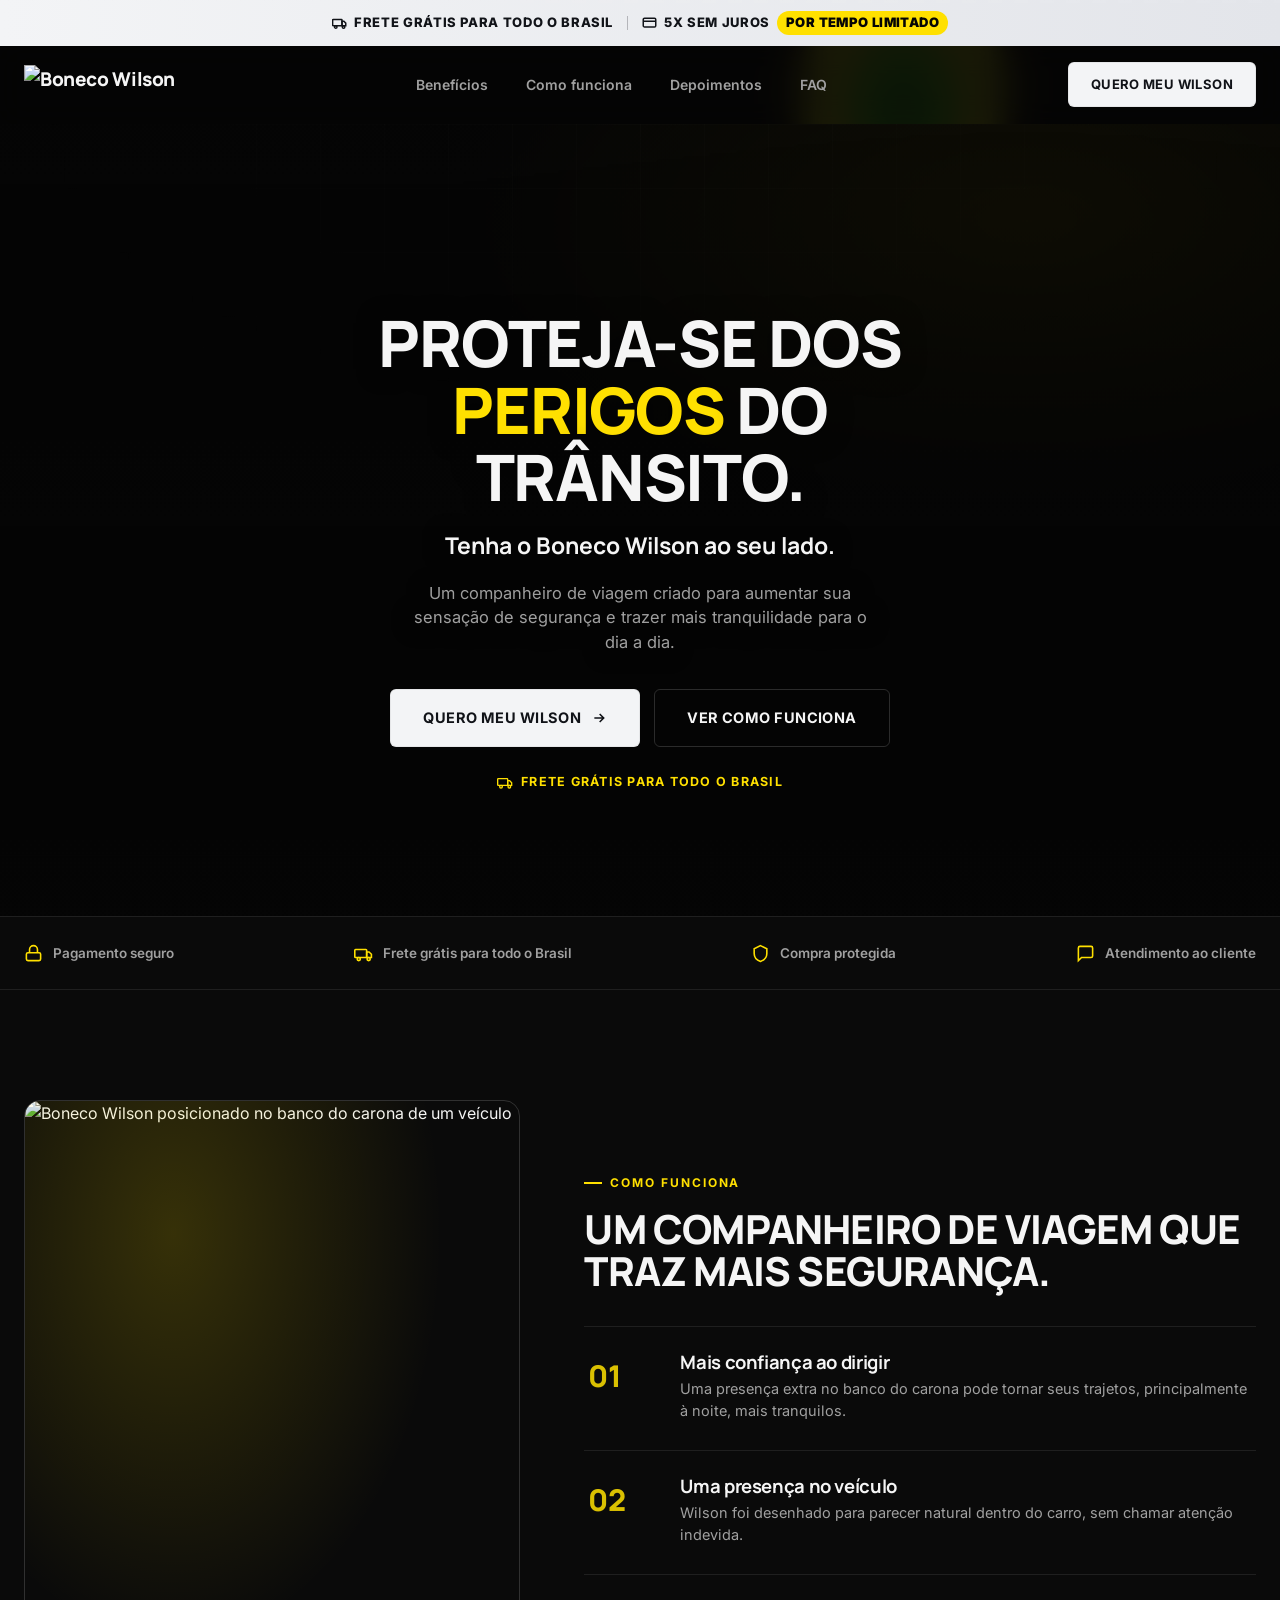
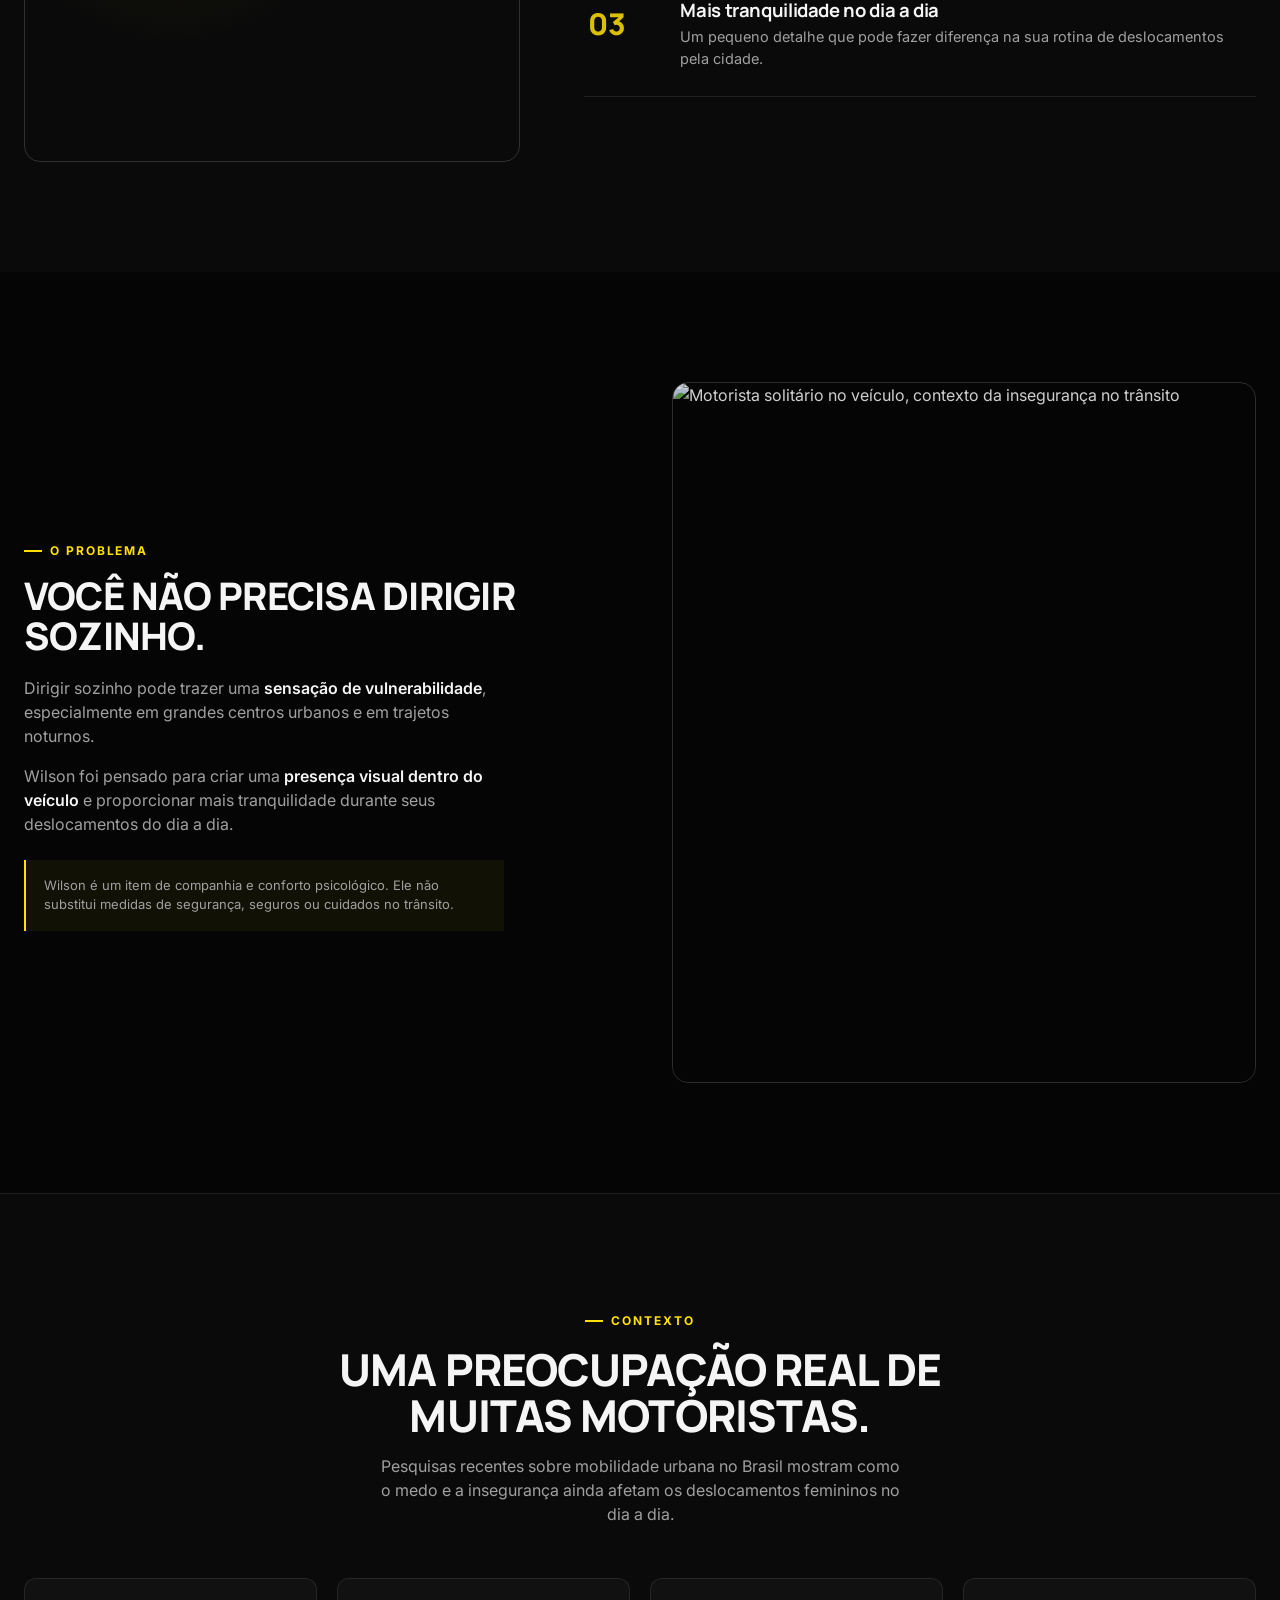
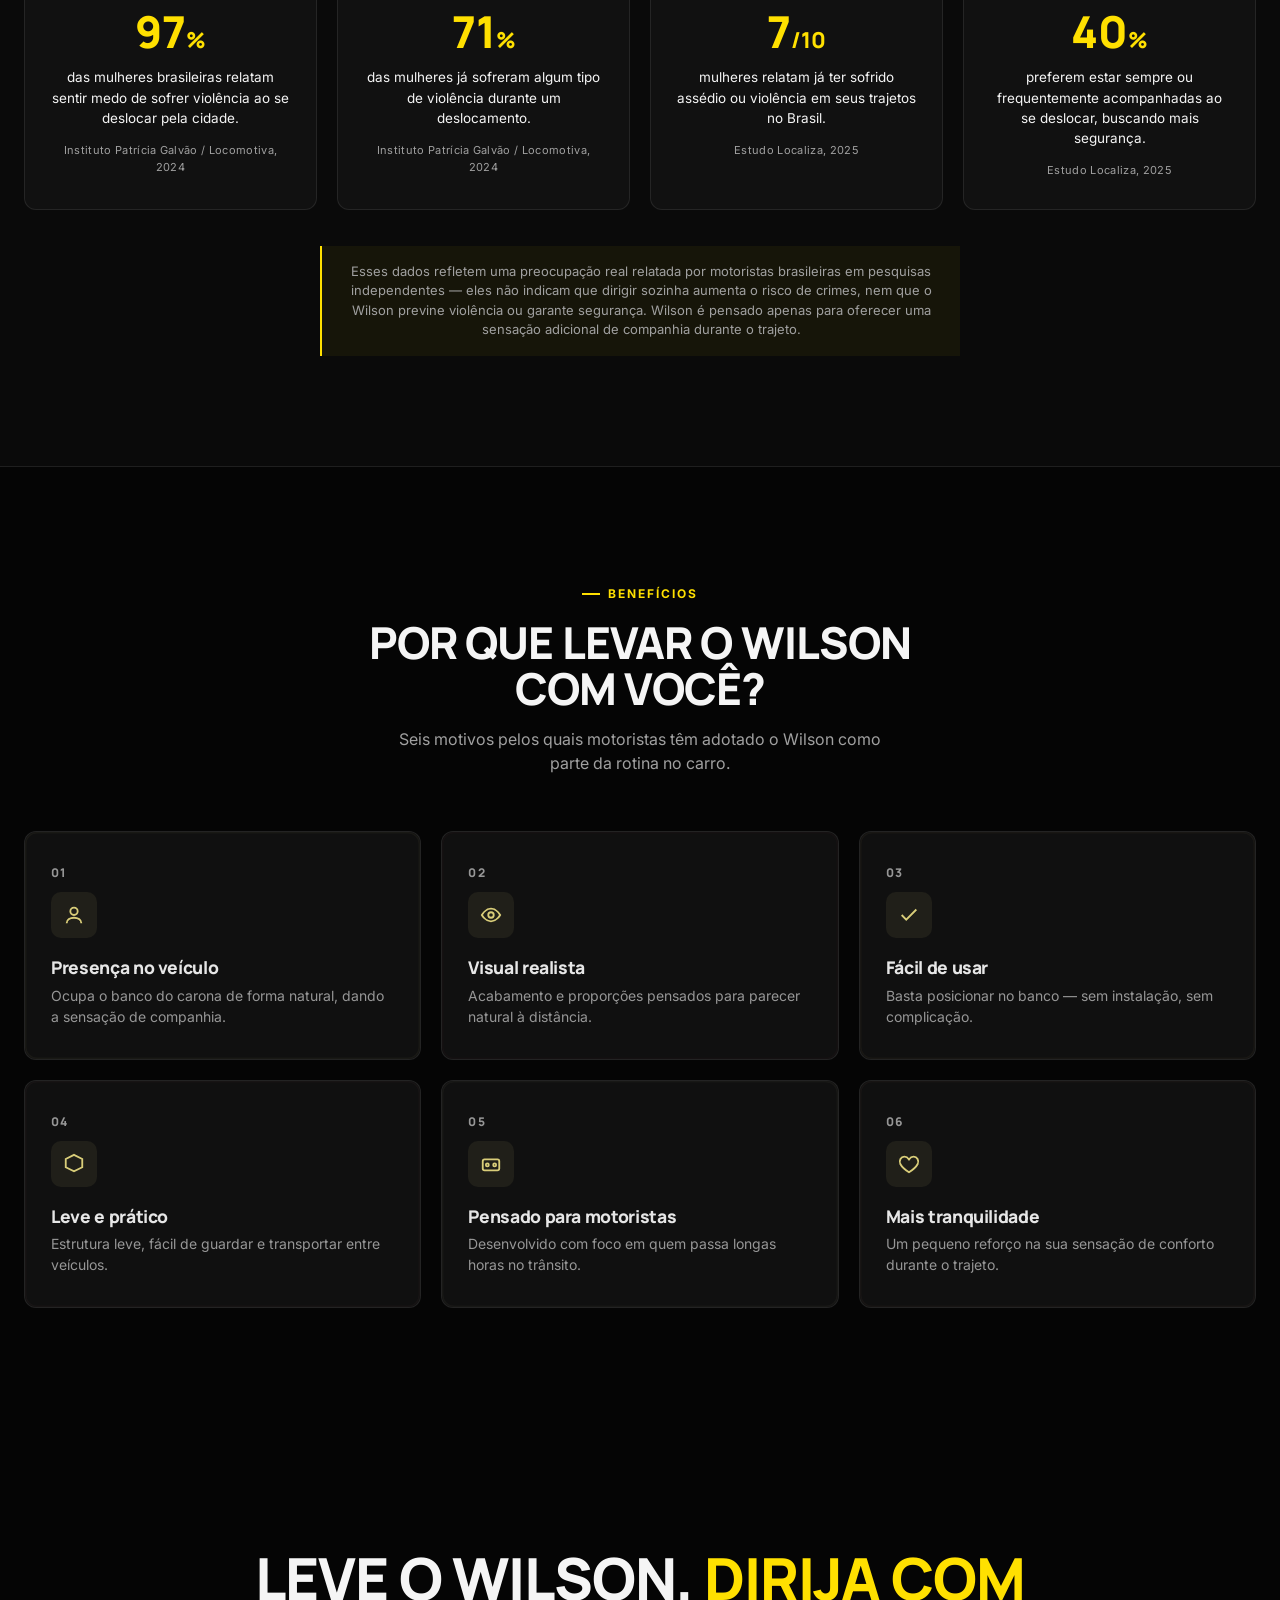
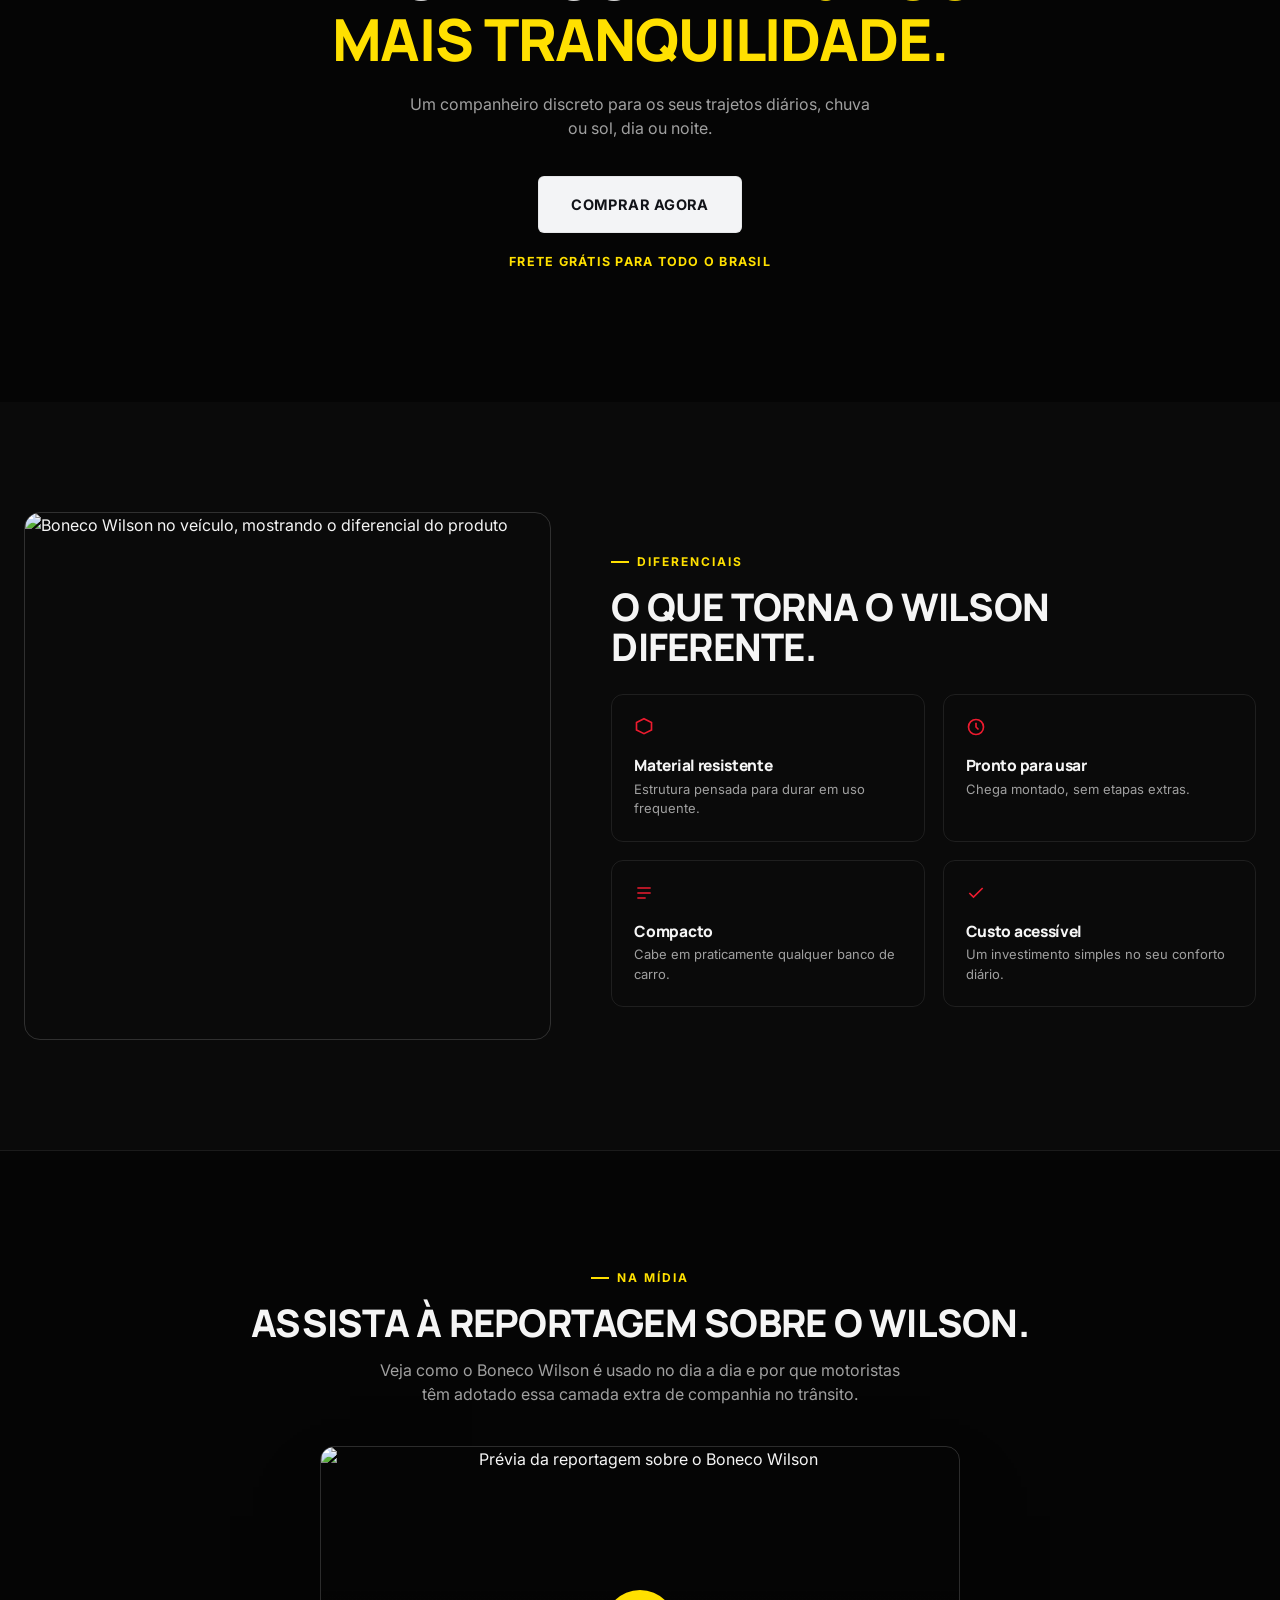
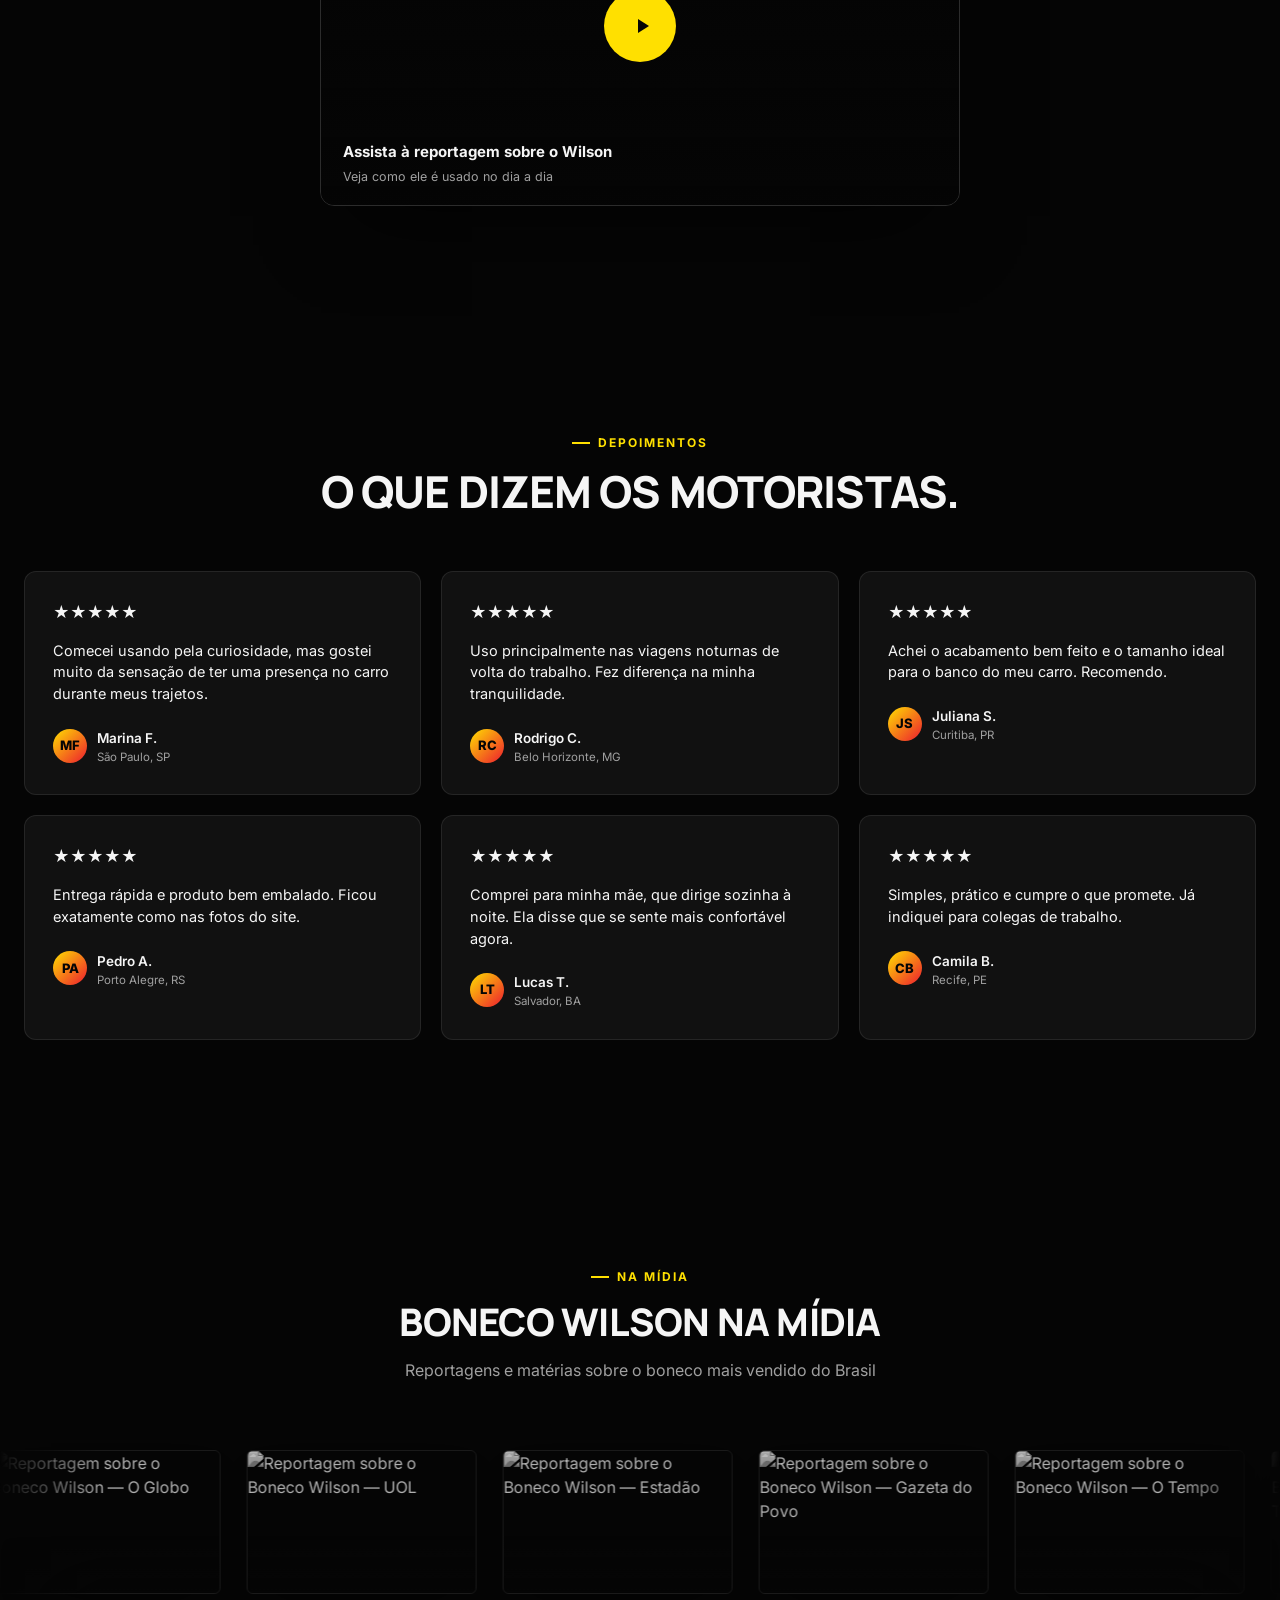
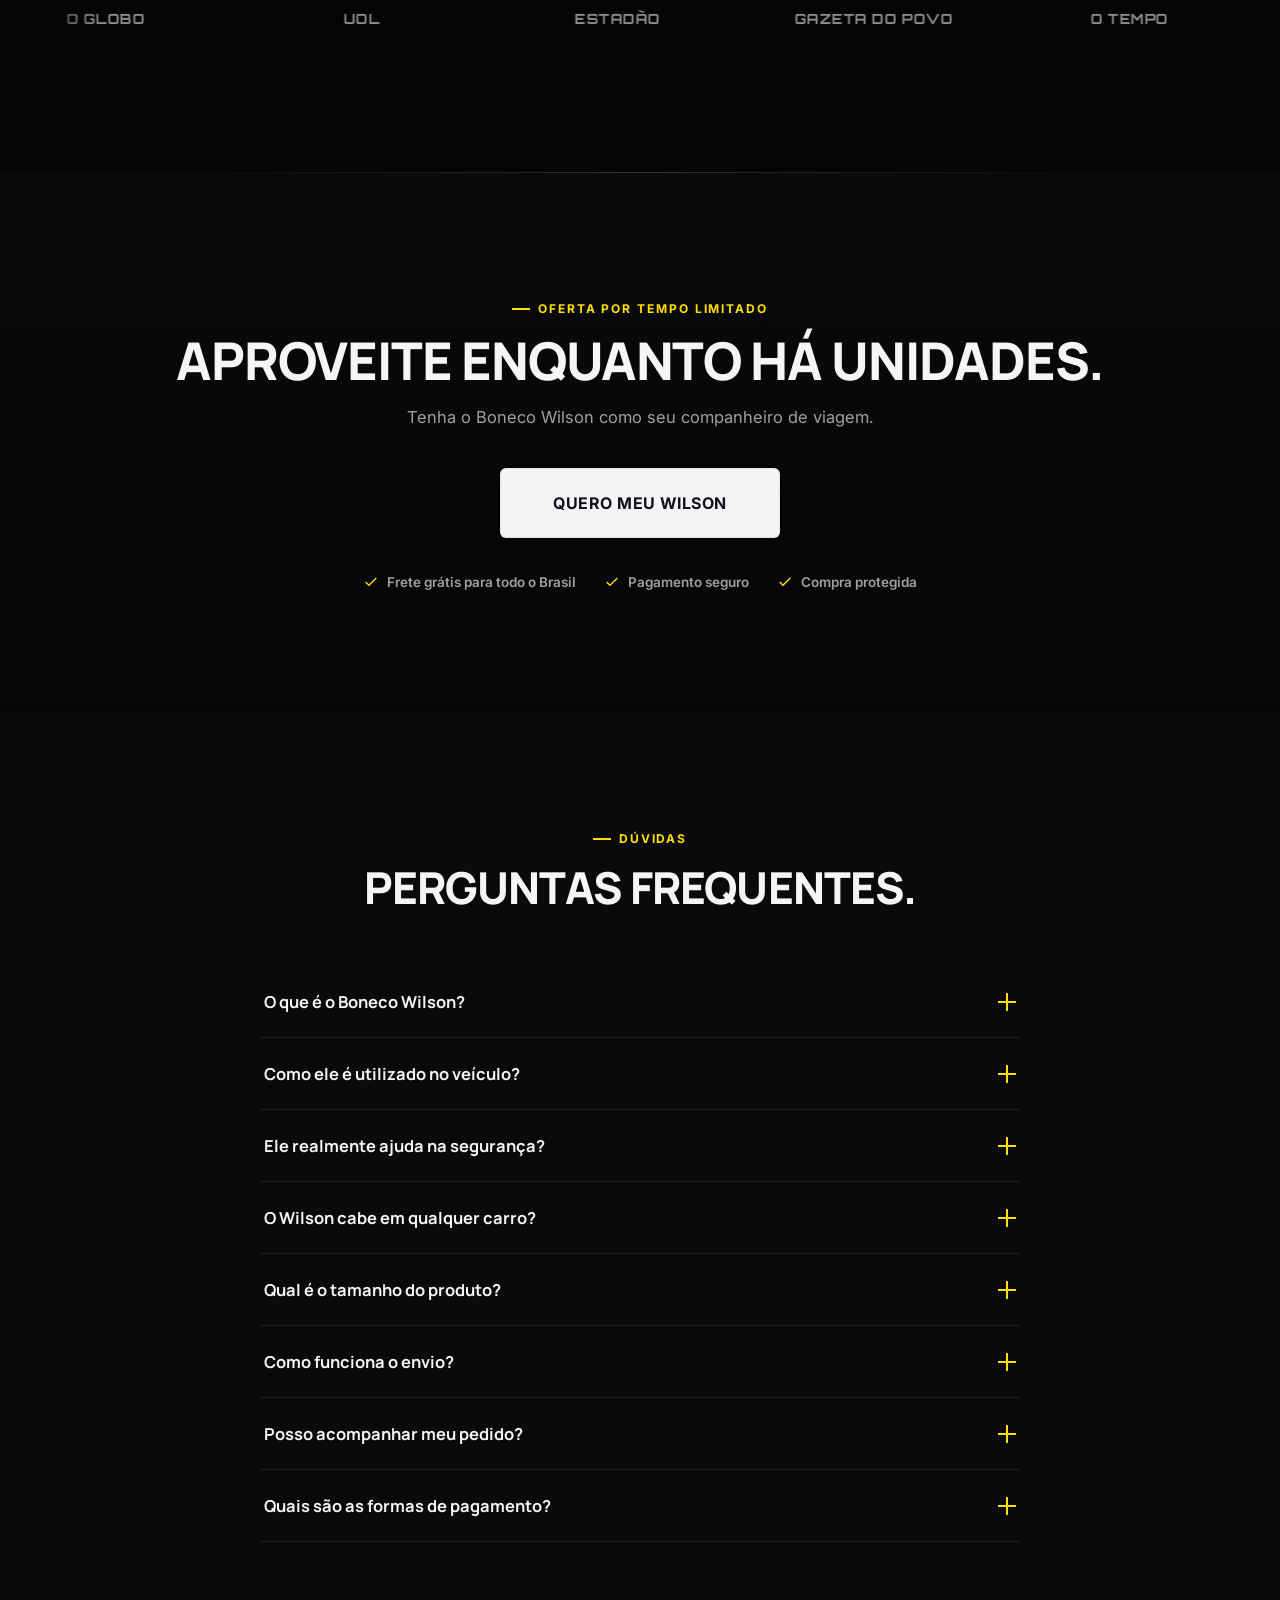
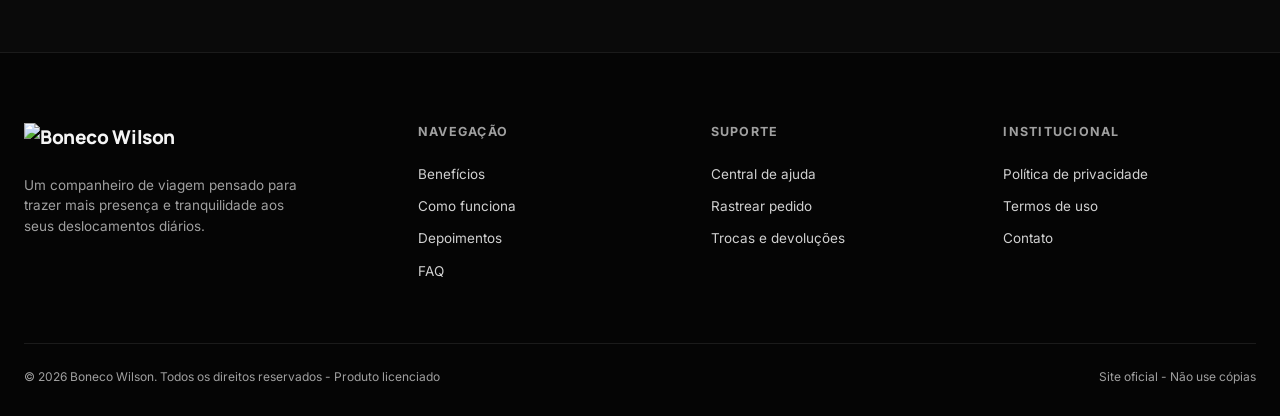
==== commit 01a0e199: "Add files via upload" ====
--- a/index.html
+++ b/index.html
@@ -66,6 +66,15 @@
   section{position:relative;}
   ::selection{background:var(--yellow);color:var(--black);}
   :focus-visible{outline:2px solid var(--yellow);outline-offset:3px;}
+
+  /* LiquidEther: ensure all content layers above the fixed WebGL canvas */
+  #liquid-ether-bg{position:fixed;inset:0;width:100%;height:100%;z-index:0;pointer-events:none;}
+  .announce,header,.mobile-menu,main,footer,.sticky-cta,#preloader,#scroll-progress,#video-modal,.legal-modal{position:relative;z-index:1;}
+  header{z-index:900;}
+  #preloader{z-index:9999;}
+  #scroll-progress{z-index:1000;}
+  #video-modal,.legal-modal{z-index:2000;}
+  .sticky-cta{z-index:850;}
 
   .eyebrow{
     display:inline-flex;align-items:center;gap:8px;
@@ -1761,6 +1770,7 @@
   }
 })();
 </script>
+<script src="liquid-ether.js"></script>
 
 </body>
 </html>
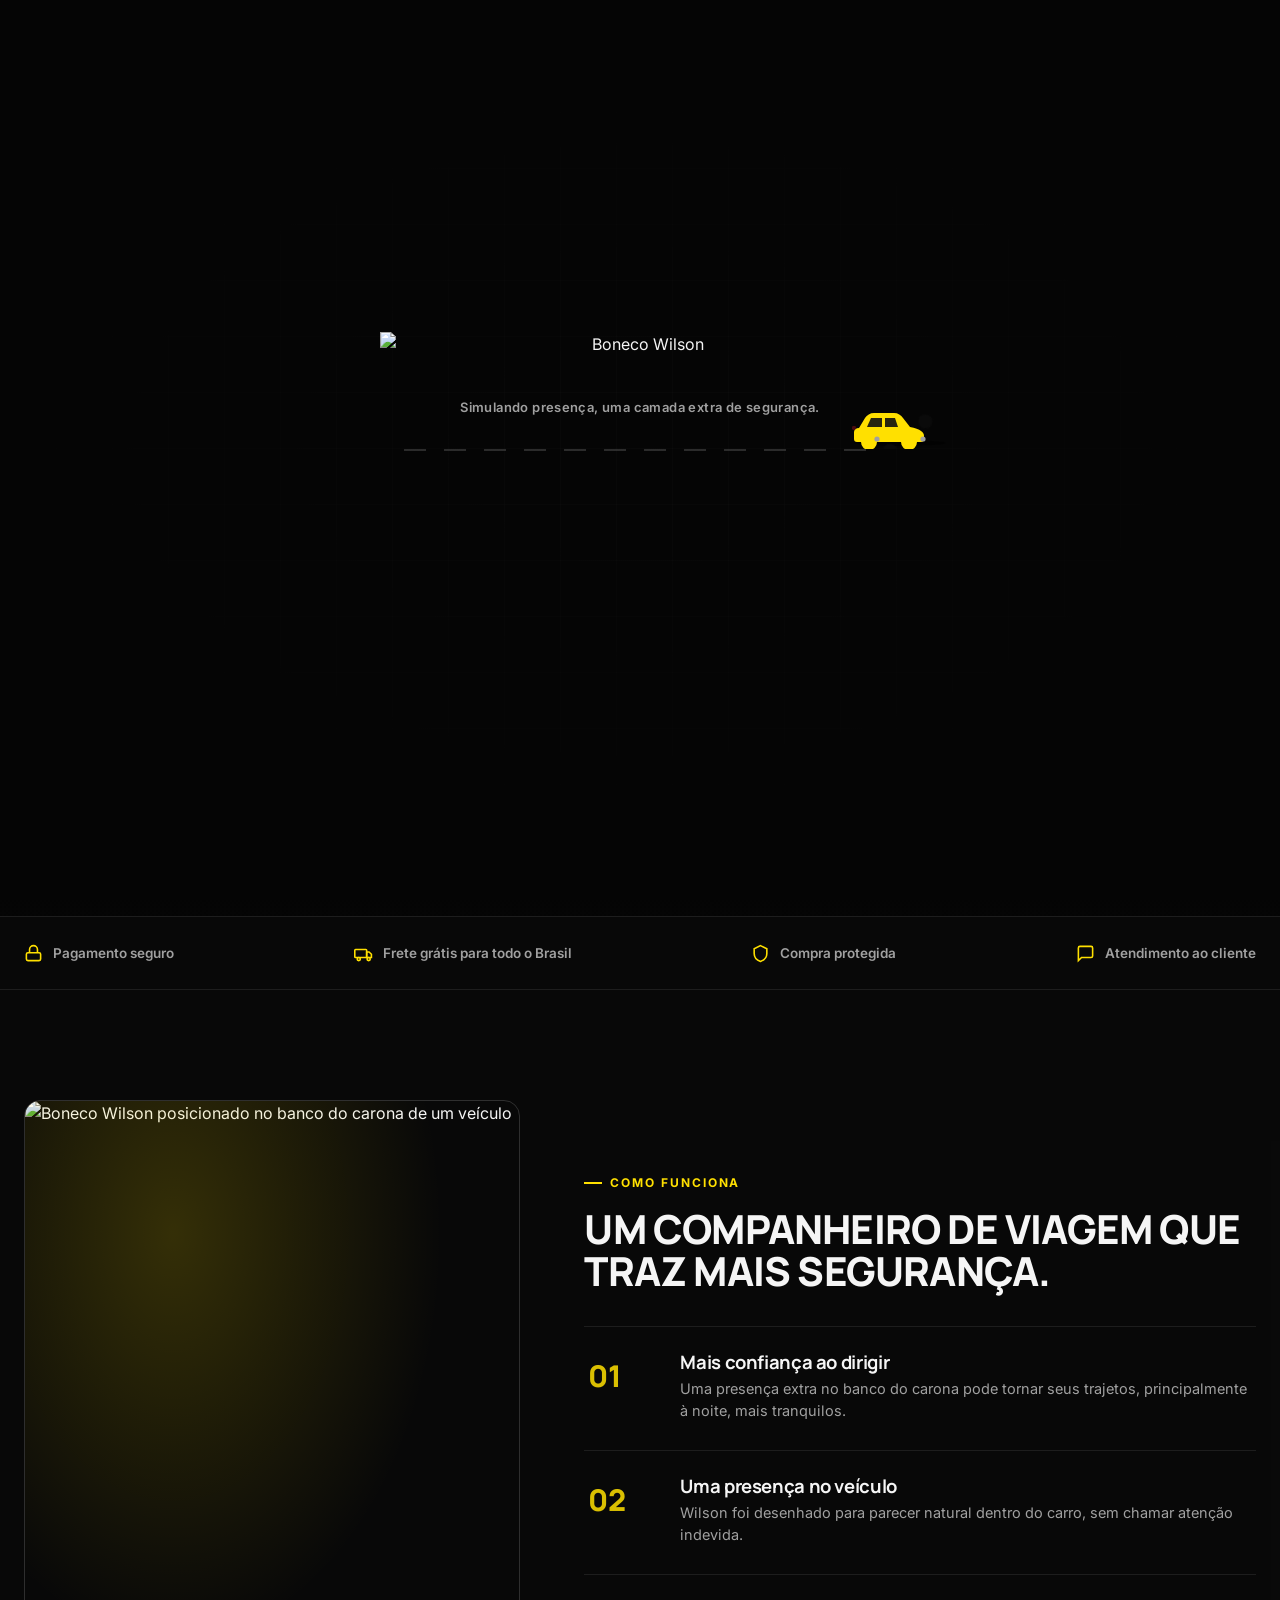
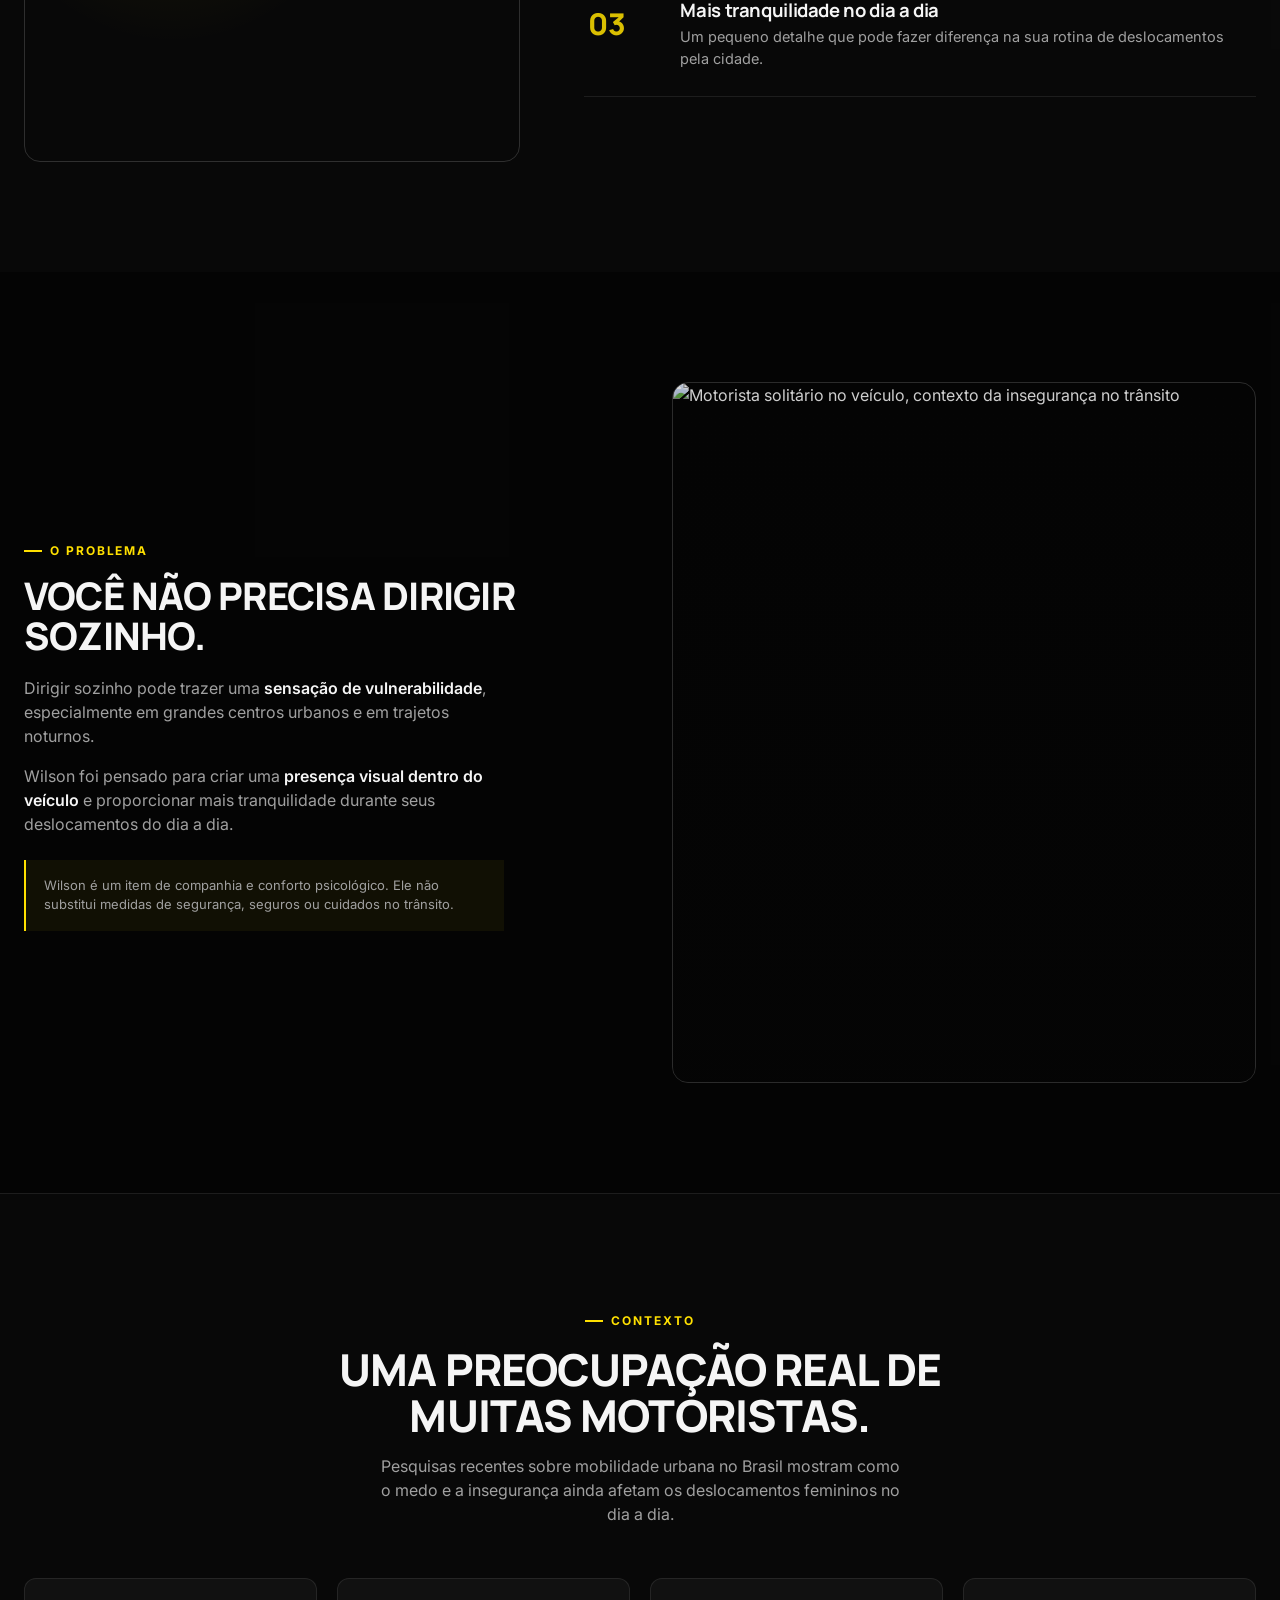
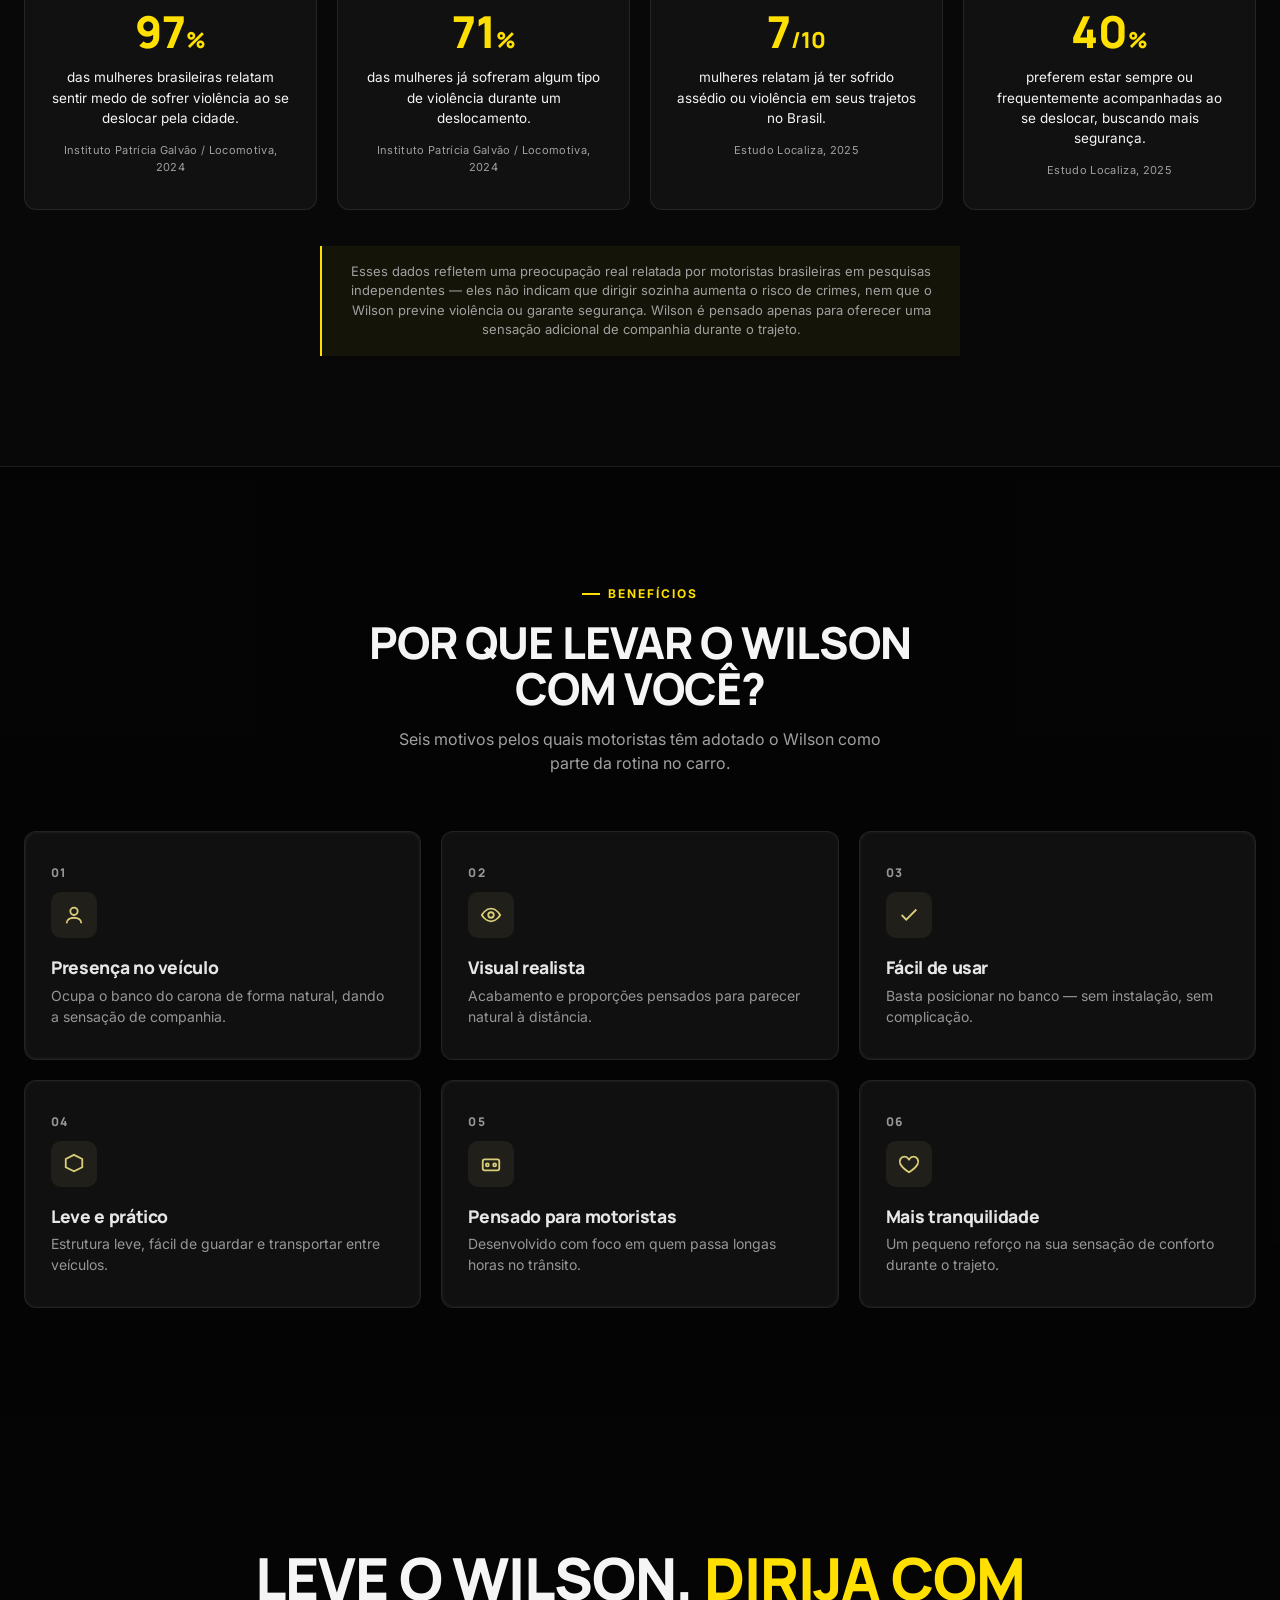
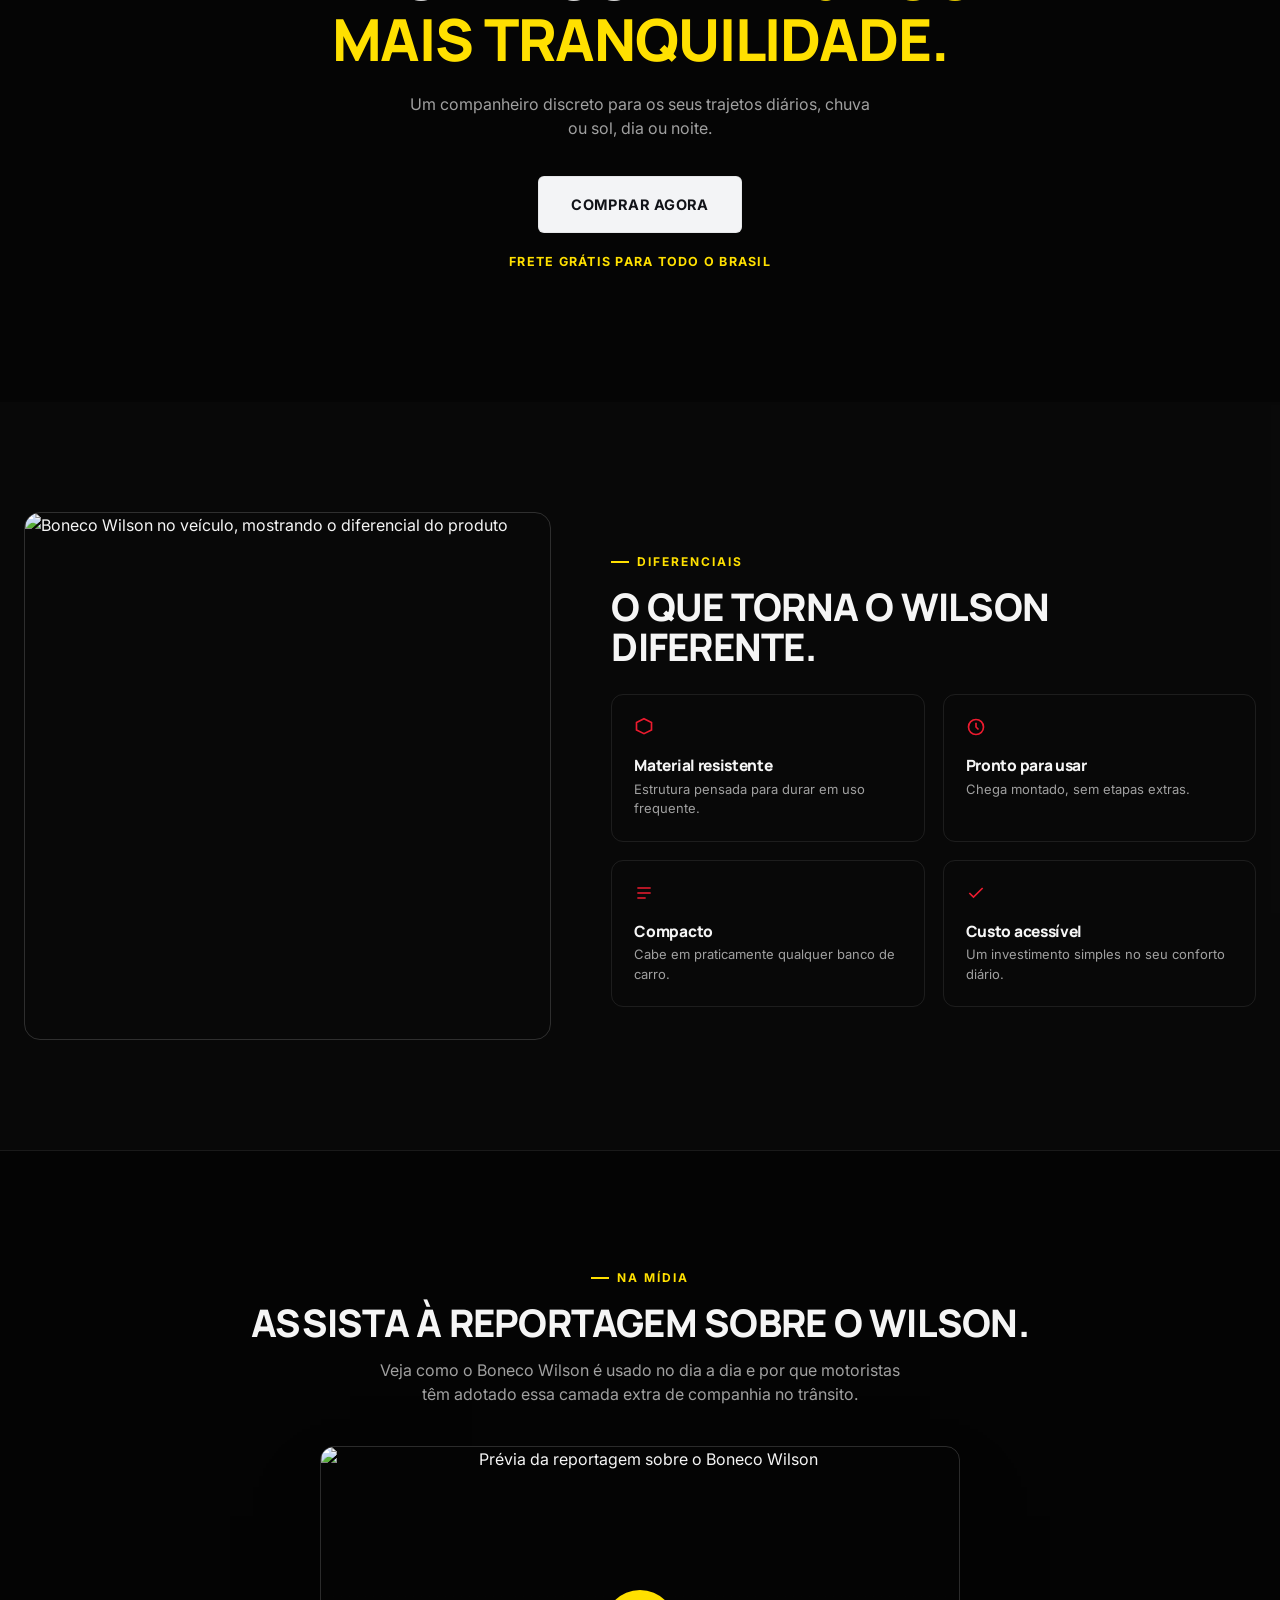
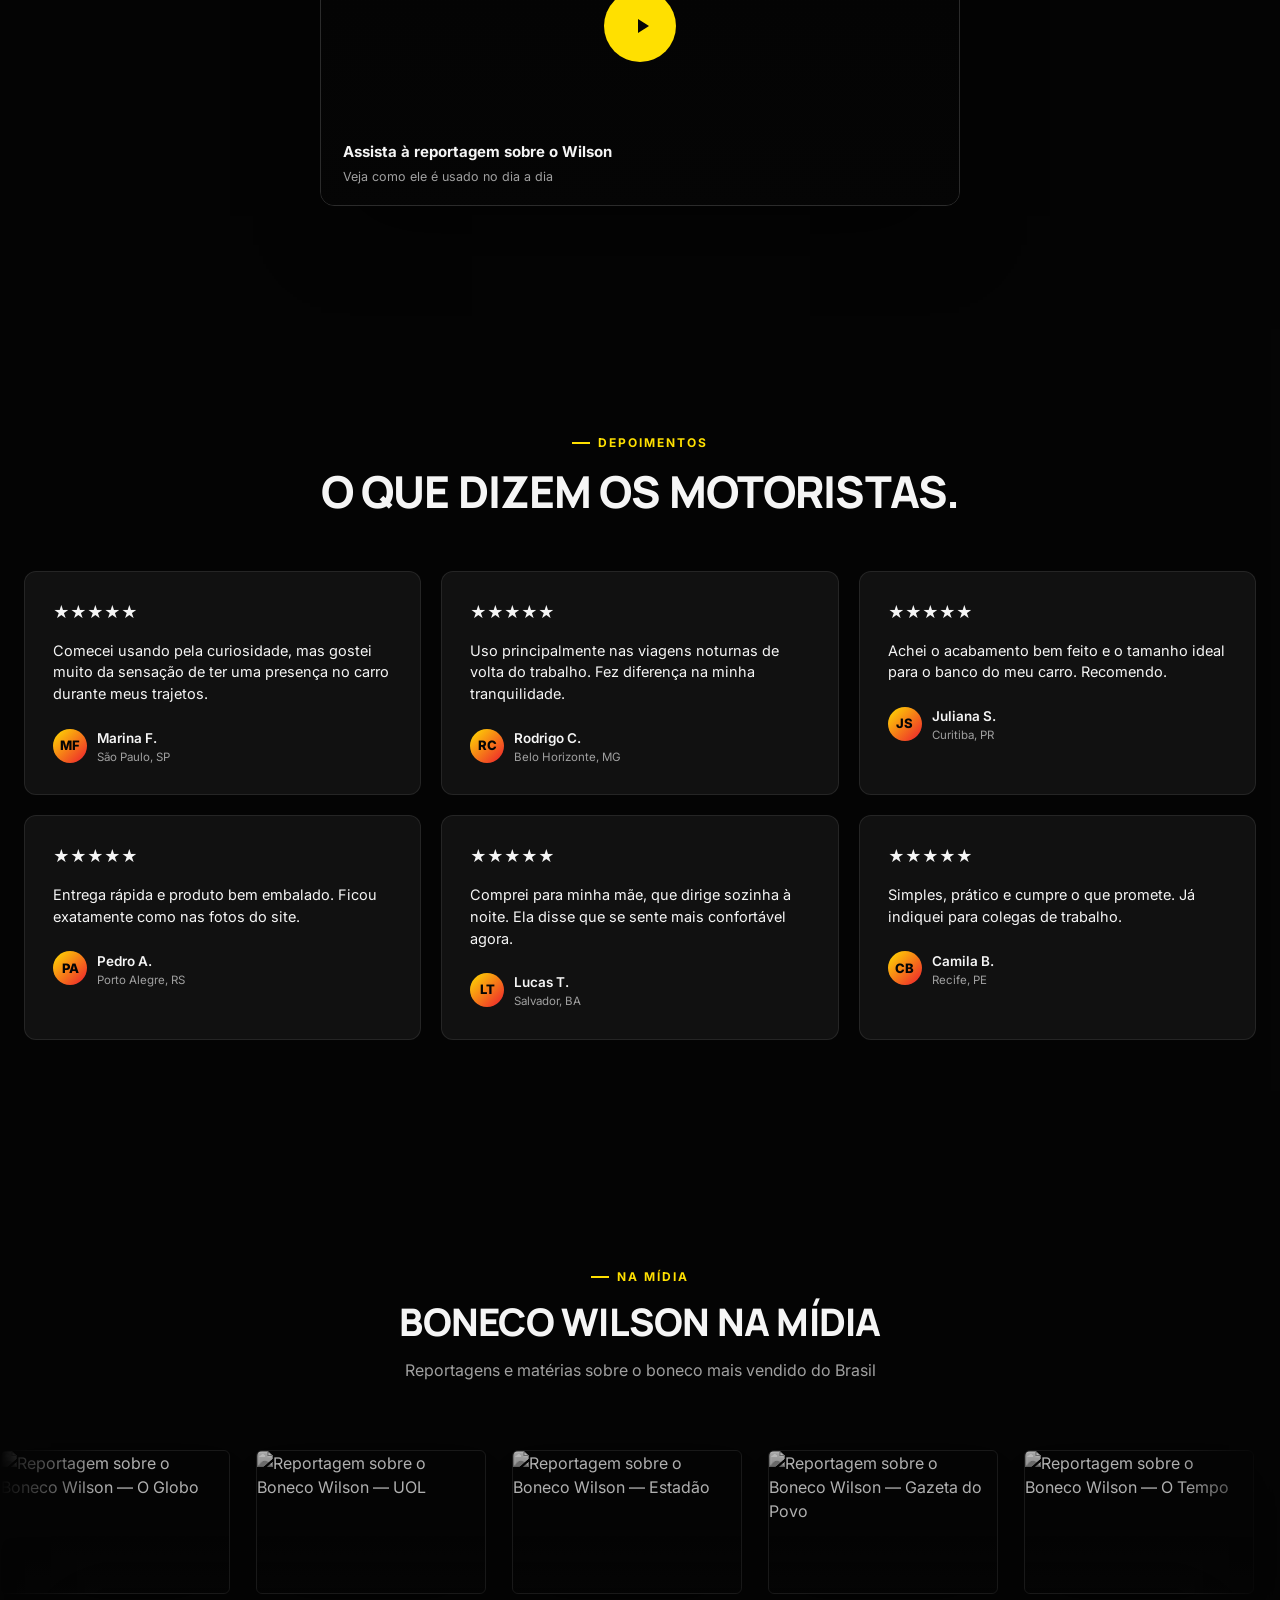
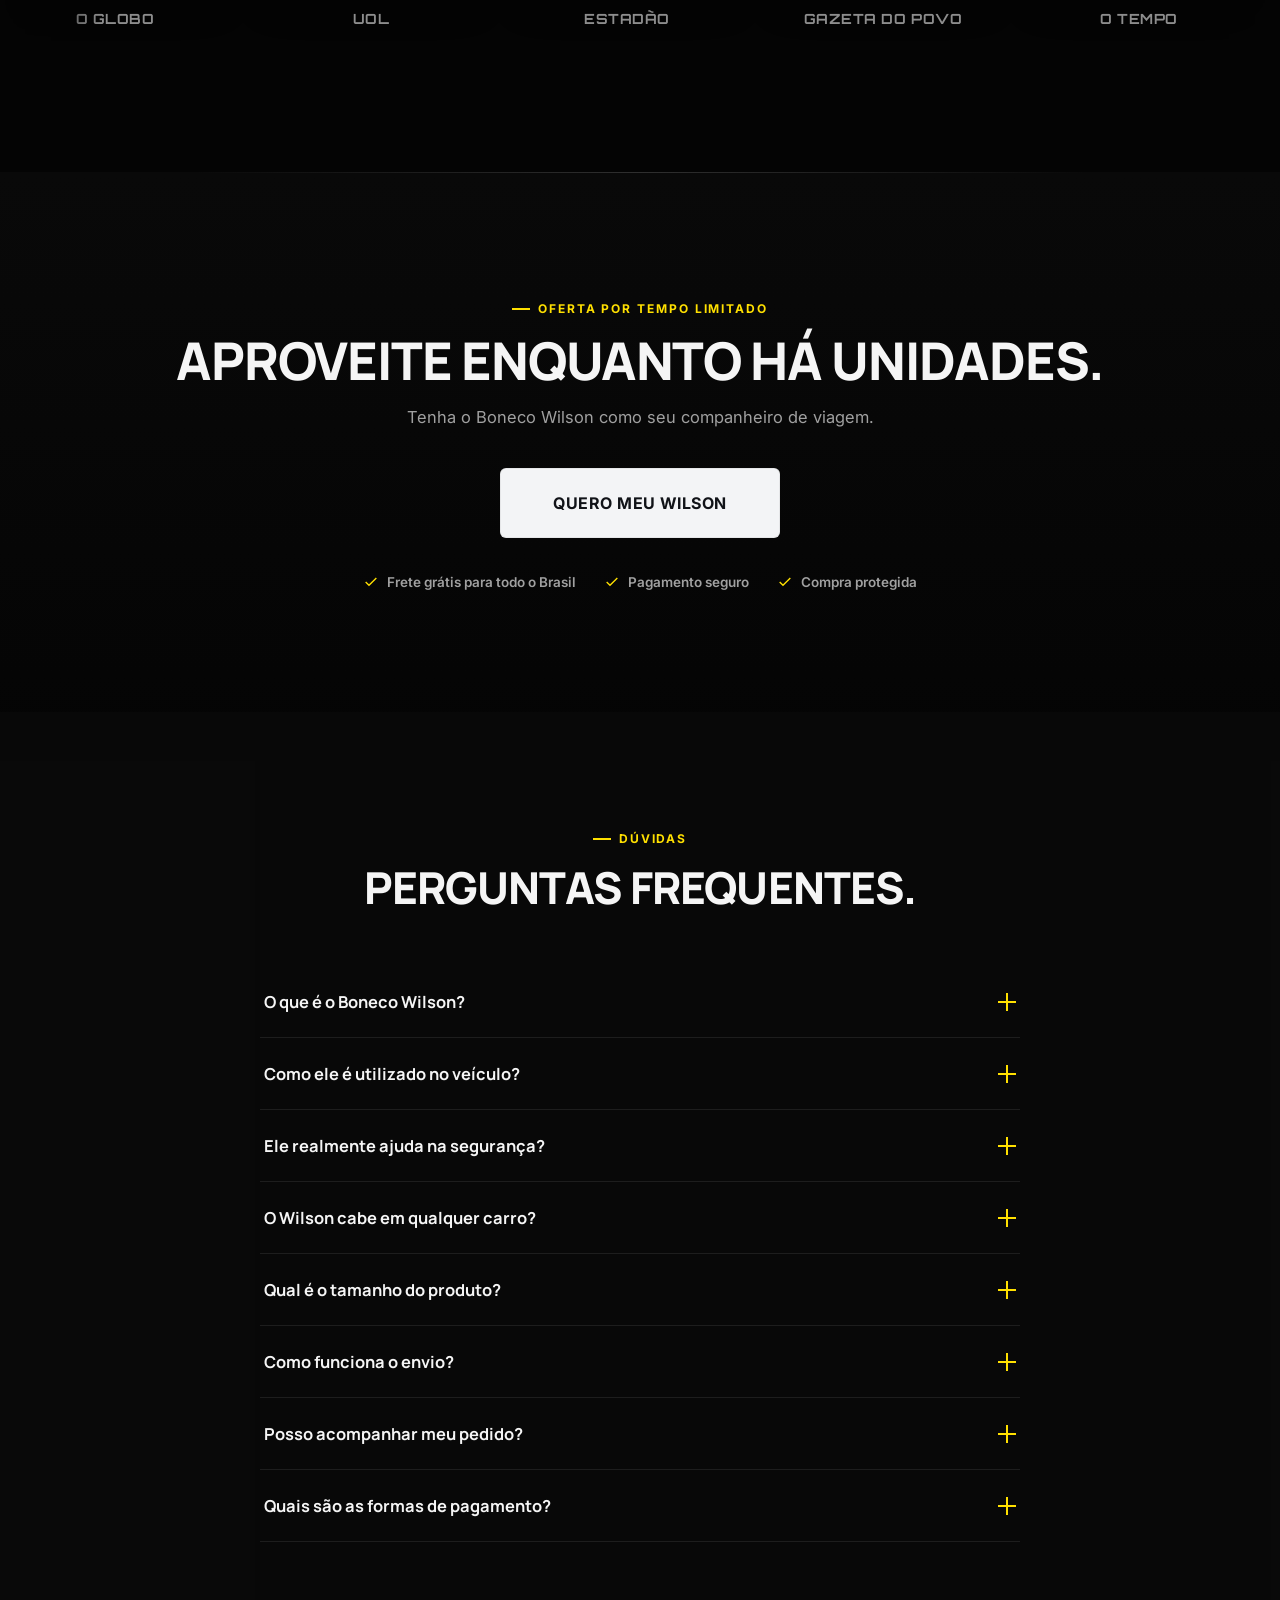
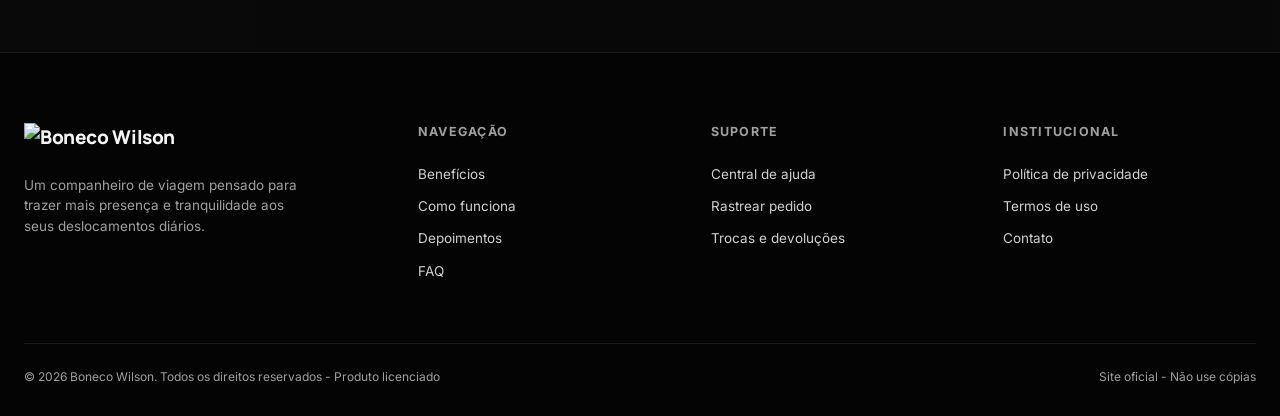
==== commit 28c94fbe: "Add files via upload" ====
--- a/index.html
+++ b/index.html
@@ -63,18 +63,14 @@
   ul{list-style:none;}
   h1,h2,h3,h4{font-family:var(--display);font-weight:800;letter-spacing:-0.02em;line-height:1.05;}
   .container{max-width:var(--container);margin:0 auto;padding:0 24px;}
+
+  /* Ambient site-wide liquid background — sits behind everything, toned down for legibility */
+  #liquid-ether{position:fixed;inset:0;z-index:0;width:100%;height:100%;opacity:.34;mix-blend-mode:screen;pointer-events:none;}
+  #page-content{position:relative;z-index:1;}
+  @media (max-width:640px){#liquid-ether{opacity:.22;}}
   section{position:relative;}
   ::selection{background:var(--yellow);color:var(--black);}
   :focus-visible{outline:2px solid var(--yellow);outline-offset:3px;}
-
-  /* LiquidEther: ensure all content layers above the fixed WebGL canvas */
-  #liquid-ether-bg{position:fixed;inset:0;width:100%;height:100%;z-index:0;pointer-events:none;}
-  .announce,header,.mobile-menu,main,footer,.sticky-cta,#preloader,#scroll-progress,#video-modal,.legal-modal{position:relative;z-index:1;}
-  header{z-index:900;}
-  #preloader{z-index:9999;}
-  #scroll-progress{z-index:1000;}
-  #video-modal,.legal-modal{z-index:2000;}
-  .sticky-cta{z-index:850;}
 
   .eyebrow{
     display:inline-flex;align-items:center;gap:8px;
@@ -415,7 +411,7 @@
 
 
   /* ===== Trust bar ===== */
-  .trust-bar{background:var(--dark);border-top:1px solid var(--border);border-bottom:1px solid var(--border);padding:26px 0;}
+  .trust-bar{background:rgba(10,10,10,.88);border-top:1px solid var(--border);border-bottom:1px solid var(--border);padding:26px 0;}
   .trust-inner{display:flex;flex-wrap:wrap;justify-content:space-between;gap:20px;}
   .trust-item{display:flex;align-items:center;gap:10px;font-size:13.5px;font-weight:600;color:var(--text-secondary);}
   .trust-item svg{width:19px;height:19px;stroke:var(--yellow);flex-shrink:0;}
@@ -437,7 +433,7 @@
   .stagger .reveal:nth-child(6){transition-delay:.5s;}
 
   /* ===== Product intro ===== */
-  .product-intro{background:var(--dark);}
+  .product-intro{background:rgba(10,10,10,.88);}
   .pi-grid{display:grid;grid-template-columns:0.85fr 1.15fr;gap:64px;align-items:center;}
   .pi-visual{
     position:relative;border-radius:16px;overflow:hidden;border:1px solid var(--border-strong);
@@ -457,7 +453,7 @@
   .benefit-row p{color:var(--text-secondary);font-size:14.5px;}
 
   /* ===== Problem section ===== */
-  .problem{background:var(--black);}
+  .problem{background:rgba(5,5,5,.88);}
   .problem-grid{display:grid;grid-template-columns:1fr 1fr;gap:64px;align-items:center;}
   .problem-visual{position:relative;border-radius:16px;overflow:hidden;aspect-ratio:5/6;border:1px solid var(--border-strong);}
   .problem-visual img{width:100%;height:100%;object-fit:cover;filter:grayscale(.15) brightness(.85);}
@@ -471,7 +467,7 @@
   }
 
   /* ===== Stats / context section ===== */
-  .stats-section{background:var(--dark);border-top:1px solid var(--border);border-bottom:1px solid var(--border);}
+  .stats-section{background:rgba(10,10,10,.88);border-top:1px solid var(--border);border-bottom:1px solid var(--border);}
   .stats-grid{display:grid;grid-template-columns:repeat(4,1fr);gap:20px;margin-top:52px;}
   .stat-card{
     background:var(--card);border:1px solid var(--border);border-radius:12px;padding:30px 24px;text-align:center;
@@ -518,8 +514,8 @@
   .cinematic .fs{margin-top:20px;color:var(--yellow);font-weight:700;font-size:12.5px;letter-spacing:.1em;text-transform:uppercase;}
 
   /* ===== Why Wilson ===== */
-  .why{background:var(--dark);}
-  .report-cta{background:var(--black);border-top:1px solid var(--border);}
+  .why{background:rgba(10,10,10,.88);}
+  .report-cta{background:rgba(5,5,5,.9);border-top:1px solid var(--border);}
   .report-video-card{
     position:relative;width:100%;max-width:640px;margin:0 auto;
     border-radius:14px;overflow:hidden;cursor:pointer;
@@ -545,7 +541,7 @@
   .report-video-caption span{font-size:12.5px;color:var(--text-secondary);}
 
   /* ===== Na mídia: 3D scroll gallery (inspired by CircularGallery, bend=0/flat) ===== */
-  .media-section{background:var(--black);overflow:hidden;}
+  .media-section{background:rgba(5,5,5,.9);overflow:hidden;}
   .media-gallery{
     position:relative;width:100%;margin-top:48px;padding:20px 0 34px;
     perspective:1000px;cursor:grab;
@@ -553,6 +549,7 @@
     -webkit-mask-image:linear-gradient(90deg, transparent, black 8%, black 92%, transparent);
   }
   .media-gallery.dragging{cursor:grabbing;}
+  .media-gallery:focus-visible{outline:2px solid var(--yellow);outline-offset:6px;}
   .media-track{
     display:flex;align-items:flex-start;gap:26px;width:max-content;
     will-change:transform;transform-style:preserve-3d;
@@ -620,7 +617,7 @@
 
   /* ===== Final offer ===== */
   .final-offer{
-    background:linear-gradient(180deg,var(--dark),var(--black));
+    background:linear-gradient(180deg,rgba(10,10,10,.9),rgba(5,5,5,.94));
     padding:120px 0;text-align:center;position:relative;
   }
   .final-offer::before{
@@ -635,7 +632,7 @@
   .checks svg{width:16px;height:16px;stroke:var(--yellow);}
 
   /* ===== FAQ ===== */
-  .faq{background:var(--dark);}
+  .faq{background:rgba(10,10,10,.88);}
   .faq-list{max-width:760px;margin:56px auto 0;}
   .faq-item{border-bottom:1px solid var(--border);}
   .faq-q{
@@ -652,7 +649,7 @@
   .faq-a p{padding:0 4px 24px;color:var(--text-secondary);font-size:14.5px;max-width:640px;}
 
   /* ===== Footer ===== */
-  footer{background:var(--black);border-top:1px solid var(--border);padding:70px 0 30px;}
+  footer{background:rgba(5,5,5,.94);border-top:1px solid var(--border);padding:70px 0 30px;}
   .footer-grid{display:grid;grid-template-columns:1.4fr 1fr 1fr 1fr;gap:40px;}
   .footer-brand p{color:var(--text-secondary);font-size:13.5px;margin-top:14px;max-width:280px;}
   .footer-col h5{font-size:12.5px;letter-spacing:.1em;text-transform:uppercase;color:var(--text-secondary);margin-bottom:16px;}
@@ -713,6 +710,10 @@
 </style>
 </head>
 <body>
+
+<canvas id="liquid-ether" aria-hidden="true"></canvas>
+
+<div id="page-content">
 
 <div id="preloader" aria-hidden="true">
   <div class="pre-grid"></div>
@@ -1214,7 +1215,7 @@
   </section>
 
   <!-- BENEFITS -->
-  <section class="section-pad" id="beneficios" style="background:var(--black);">
+  <section class="section-pad" id="beneficios" style="background:rgba(5,5,5,.88);">
     <div class="container">
       <div class="heading-block center">
         <span class="eyebrow">Benefícios</span>
@@ -1310,7 +1311,7 @@
   </section>
 
   <!-- TESTIMONIALS -->
-  <section class="section-pad" id="depoimentos" style="background:var(--black);">
+  <section class="section-pad" id="depoimentos" style="background:rgba(5,5,5,.88);">
     <div class="container">
       <div class="heading-block center">
         <span class="eyebrow">Depoimentos</span>
@@ -1334,7 +1335,7 @@
       <h2 class="center" style="font-size:clamp(24px,3.4vw,38px);text-transform:uppercase;">Boneco Wilson na mídia</h2>
       <p class="center" style="color:var(--text-secondary);max-width:520px;margin:16px auto 0;">Reportagens e matérias sobre o boneco mais vendido do Brasil</p>
     </div>
-    <div class="media-gallery" id="media-gallery">
+    <div class="media-gallery" id="media-gallery" tabindex="0" role="region" aria-label="Galeria de reportagens sobre o Boneco Wilson. Use as setas do teclado para navegar.">
       <div class="media-track" id="media-track">
         <a class="media-item" href="https://oglobo.globo.com/brasil/noticia/2025/06/16/passageiro-reborn-e-usado-por-motoristas-para-se-protegerem-de-assaltos-no-transito.ghtml" target="_blank" rel="noopener" aria-label="Ler matéria: O Globo"><span class="media-item-frame"><img src="https://drive.google.com/thumbnail?id=1qFrfw4Et5_sNpwcJUBQAEuK703lYjXGe&sz=w500" alt="Reportagem sobre o Boneco Wilson — O Globo" loading="lazy" draggable="false"></span><span class="media-label">O Globo</span></a>
         <a class="media-item" href="https://www.uol.com.br/carros/noticias/redacao/2025/06/16/passageiro-reborn-vira-tatica-de-mulheres-e-fretistas-contra-assaltantes.htm" target="_blank" rel="noopener" aria-label="Ler matéria: UOL"><span class="media-item-frame"><img src="https://drive.google.com/thumbnail?id=1oJwRrhAkPfgkCrQPWc4N9IISy600R9dz&sz=w500" alt="Reportagem sobre o Boneco Wilson — UOL" loading="lazy" draggable="false"></span><span class="media-label">UOL</span></a>
@@ -1680,86 +1681,94 @@
     }, {passive:true});
   }
 
-  // "Na mídia" gallery — drag + wheel scroll with eased momentum (CircularGallery-style, bend=0/flat)
+  // "Na mídia" gallery — ported from the CircularGallery reference (bend=0, DOM/CSS instead of OGL/WebGL)
   var mediaGallery = document.getElementById('media-gallery');
   var mediaTrack = document.getElementById('media-track');
 
   if(mediaGallery && mediaTrack && !reduceMotion){
-    var trackHalfWidth = 0;
-    function recalcTrackWidth(){ trackHalfWidth = mediaTrack.scrollWidth / 2; }
-    recalcTrackWidth();
-    window.addEventListener('load', recalcTrackWidth);
-    window.addEventListener('resize', recalcTrackWidth);
-
-    var current = 0;
-    var target = 0;
-    var scrollEase = 0.05;
-    var scrollSpeed = 3.8;
-    var idleDrift = 0.4;
-    var isDragging = false;
+    var galleryScrollSpeed = 3.8;
+    var galleryScrollEase = 0.02;
+    var scroll = {current:0, target:0, last:0, position:0};
+    var itemWidth = 0;
+    var loopWidth = 0;
+    var isDown = false;
     var dragMoved = false;
     var dragStartX = 0;
-    var dragStartTarget = 0;
-    var lastPointerX = 0;
-    var lastPointerTime = 0;
-    var velocity = 0;
-
-    function wrapOffset(v){
-      if(trackHalfWidth <= 0) return v;
-      while(v <= -trackHalfWidth){ v += trackHalfWidth; }
-      while(v > 0){ v -= trackHalfWidth; }
-      return v;
+    var checkTimeout = null;
+
+    function lerp(p1, p2, t){ return p1 + (p2 - p1) * t; }
+
+    function measureGallery(){
+      var firstItem = mediaTrack.querySelector('.media-item');
+      if(!firstItem) return;
+      var gapPx = parseFloat(getComputedStyle(mediaTrack).columnGap || getComputedStyle(mediaTrack).gap) || 26;
+      itemWidth = firstItem.getBoundingClientRect().width + gapPx;
+      loopWidth = itemWidth * 8; // 8 unique items per set (content is duplicated once for the infinite loop)
     }
-
-    function mediaTick(){
-      if(!isDragging){ target -= idleDrift; }
-      current += (target - current) * scrollEase;
-      current = wrapOffset(current);
-      target = wrapOffset(target);
-      mediaTrack.style.transform = 'translateX(' + current + 'px)';
-      requestAnimationFrame(mediaTick);
+    measureGallery();
+    window.addEventListener('load', measureGallery);
+    window.addEventListener('resize', measureGallery);
+
+    function onCheck(){
+      if(itemWidth <= 0) return;
+      var itemIndex = Math.round(Math.abs(scroll.target) / itemWidth);
+      var item = itemWidth * itemIndex;
+      scroll.target = scroll.target < 0 ? -item : item;
     }
-    requestAnimationFrame(mediaTick);
-
-    // Wheel: horizontal or vertical wheel input nudges the target with momentum
+    function onCheckDebounce(){
+      clearTimeout(checkTimeout);
+      checkTimeout = setTimeout(onCheck, 200);
+    }
+
+    function galleryTick(){
+      scroll.current = lerp(scroll.current, scroll.target, galleryScrollEase);
+      if(loopWidth > 0){
+        while(scroll.current <= -loopWidth){ scroll.current += loopWidth; scroll.target += loopWidth; }
+        while(scroll.current > 0){ scroll.current -= loopWidth; scroll.target -= loopWidth; }
+      }
+      mediaTrack.style.transform = 'translateX(' + scroll.current + 'px)';
+      scroll.last = scroll.current;
+      requestAnimationFrame(galleryTick);
+    }
+    requestAnimationFrame(galleryTick);
+
+    // Wheel — fixed-step nudge per event (matches reference), then snaps to the nearest item
     mediaGallery.addEventListener('wheel', function(e){
       e.preventDefault();
-      var delta = Math.abs(e.deltaX) > Math.abs(e.deltaY) ? e.deltaX : e.deltaY;
-      target -= delta * (scrollSpeed / 10);
+      var delta = e.deltaY || e.deltaX;
+      scroll.target += (delta > 0 ? galleryScrollSpeed : -galleryScrollSpeed) * 0.2;
+      onCheckDebounce();
     }, {passive:false});
 
-    // Pointer drag: 1:1 grab-and-pull scrolling
+    // Drag — position measured from the fixed start point, like the reference's onTouchMove
     mediaGallery.addEventListener('pointerdown', function(e){
-      isDragging = true;
+      isDown = true;
       dragMoved = false;
+      scroll.position = scroll.current;
       dragStartX = e.clientX;
-      dragStartTarget = target;
-      lastPointerX = e.clientX;
-      lastPointerTime = performance.now();
-      velocity = 0;
       mediaGallery.classList.add('dragging');
-      mediaGallery.setPointerCapture && mediaGallery.setPointerCapture(e.pointerId);
     });
-    mediaGallery.addEventListener('pointermove', function(e){
-      if(!isDragging) return;
-      var dx = e.clientX - dragStartX;
-      if(Math.abs(dx) > 5){ dragMoved = true; }
-      target = dragStartTarget + dx;
-      var now = performance.now();
-      var dt = now - lastPointerTime;
-      if(dt > 0){ velocity = (e.clientX - lastPointerX) / dt; }
-      lastPointerX = e.clientX;
-      lastPointerTime = now;
+    window.addEventListener('pointermove', function(e){
+      if(!isDown) return;
+      var distance = (dragStartX - e.clientX) * (galleryScrollSpeed * 0.025);
+      if(Math.abs(distance) > 3){ dragMoved = true; }
+      scroll.target = scroll.position + distance;
     });
-    function endDrag(){
-      if(!isDragging) return;
-      isDragging = false;
+    function endGalleryDrag(){
+      if(!isDown) return;
+      isDown = false;
       mediaGallery.classList.remove('dragging');
-      target += velocity * 120; // fling momentum on release
+      onCheck();
     }
-    mediaGallery.addEventListener('pointerup', endDrag);
-    mediaGallery.addEventListener('pointerleave', endDrag);
-    mediaGallery.addEventListener('pointercancel', endDrag);
+    window.addEventListener('pointerup', endGalleryDrag);
+    window.addEventListener('pointercancel', endGalleryDrag);
+
+    // Keyboard navigation
+    mediaGallery.addEventListener('keydown', function(e){
+      if(e.key === 'ArrowRight'){ e.preventDefault(); scroll.target += galleryScrollSpeed * 5; onCheckDebounce(); }
+      if(e.key === 'ArrowLeft'){ e.preventDefault(); scroll.target -= galleryScrollSpeed * 5; onCheckDebounce(); }
+      if(e.key === 'Home'){ e.preventDefault(); scroll.target = 0; onCheckDebounce(); }
+    });
 
     // Prevent link navigation when the interaction was a drag, not a click
     mediaTrack.querySelectorAll('.media-item').forEach(function(item){
@@ -1770,7 +1779,215 @@
   }
 })();
 </script>
-<script src="liquid-ether.js"></script>
+
+</div>
+
+<script>
+(function(){
+  var canvas = document.getElementById('liquid-ether');
+  if(!canvas) return;
+  var reduceMotion = window.matchMedia('(prefers-reduced-motion: reduce)').matches;
+  if(reduceMotion){ canvas.style.display = 'none'; return; }
+
+  var gl = canvas.getContext('webgl') || canvas.getContext('experimental-webgl');
+  if(!gl){ canvas.style.display = 'none'; return; }
+
+  // ----- config (mapped from the LiquidEther prop set) -----
+  var mouseForce = 6;
+  var cursorSize = 100;
+  var resolution = 0.5;
+  var autoSpeed = 0.5;
+  var autoIntensity = 2.2;
+  var takeoverDuration = 0.25;      // seconds
+  var autoResumeDelay = 3000;       // ms
+  var autoRampDuration = 0.6;       // seconds
+  var color0 = [0xf3/255, 0xc6/255, 0x0e/255];
+  var color1 = [0xbd/255, 0x97/255, 0x17/255];
+  var color2 = [0xd5/255, 0xd2/255, 0x15/255];
+
+  var vertSrc = 'attribute vec2 aPos; void main(){ gl_Position = vec4(aPos, 0.0, 1.0); }';
+  var fragSrc = [
+    'precision highp float;',
+    '#define N 14',
+    'uniform float uTime;',
+    'uniform vec2 uResolution;',
+    'uniform vec4 uImpulses[N];',
+    'uniform vec3 uColor0;',
+    'uniform vec3 uColor1;',
+    'uniform vec3 uColor2;',
+    'vec3 mod289(vec3 x){return x - floor(x*(1.0/289.0))*289.0;}',
+    'vec2 mod289(vec2 x){return x - floor(x*(1.0/289.0))*289.0;}',
+    'vec3 permute(vec3 x){return mod289(((x*34.0)+1.0)*x);}',
+    'float snoise(vec2 v){',
+    '  const vec4 C = vec4(0.211324865405187,0.366025403784439,-0.577350269189626,0.024390243902439);',
+    '  vec2 i = floor(v + dot(v, C.yy));',
+    '  vec2 x0 = v - i + dot(i, C.xx);',
+    '  vec2 i1 = (x0.x > x0.y) ? vec2(1.0,0.0) : vec2(0.0,1.0);',
+    '  vec4 x12 = x0.xyxy + C.xxzz;',
+    '  x12.xy -= i1;',
+    '  i = mod289(i);',
+    '  vec3 p = permute(permute(i.y + vec3(0.0, i1.y, 1.0)) + i.x + vec3(0.0, i1.x, 1.0));',
+    '  vec3 m = max(0.5 - vec3(dot(x0,x0), dot(x12.xy,x12.xy), dot(x12.zw,x12.zw)), 0.0);',
+    '  m = m*m; m = m*m;',
+    '  vec3 x = 2.0 * fract(p * C.www) - 1.0;',
+    '  vec3 h = abs(x) - 0.5;',
+    '  vec3 ox = floor(x + 0.5);',
+    '  vec3 a0 = x - ox;',
+    '  m *= 1.79284291400159 - 0.85373472095314 * (a0*a0 + h*h);',
+    '  vec3 g;',
+    '  g.x = a0.x * x0.x + h.x * x0.y;',
+    '  g.yz = a0.yz * x12.xz + h.yz * x12.yw;',
+    '  return 130.0 * dot(m, g);',
+    '}',
+    'void main(){',
+    '  vec2 uv = gl_FragCoord.xy / uResolution.xy;',
+    '  vec2 warp = vec2(0.0);',
+    '  for(int i=0;i<N;i++){',
+    '    vec4 imp = uImpulses[i];',
+    '    float dist = distance(uv, imp.xy);',
+    '    float falloff = exp(-dist*dist / (imp.w*imp.w + 0.0001));',
+    '    warp += normalize(uv - imp.xy + 0.0001) * imp.z * falloff;',
+    '  }',
+    '  vec2 p = uv * 3.0 + warp;',
+    '  float n1 = snoise(p + uTime*0.05);',
+    '  float n2 = snoise(p*1.8 - uTime*0.07 + 4.2);',
+    '  float n = (n1 + n2*0.6) * 0.5 + 0.5;',
+    '  vec3 col = mix(uColor0, uColor1, smoothstep(0.2,0.6,n));',
+    '  col = mix(col, uColor2, smoothstep(0.55,0.95,n));',
+    '  float alpha = smoothstep(0.15, 0.5, n) * 0.9;',
+    '  gl_FragColor = vec4(col, alpha);',
+    '}'
+  ].join('\n');
+
+  function compile(type, src){
+    var s = gl.createShader(type);
+    gl.shaderSource(s, src);
+    gl.compileShader(s);
+    if(!gl.getShaderParameter(s, gl.COMPILE_STATUS)){
+      console.error('LiquidEther shader error:', gl.getShaderInfoLog(s));
+      return null;
+    }
+    return s;
+  }
+  var vs = compile(gl.VERTEX_SHADER, vertSrc);
+  var fs = compile(gl.FRAGMENT_SHADER, fragSrc);
+  if(!vs || !fs){ canvas.style.display = 'none'; return; }
+  var program = gl.createProgram();
+  gl.attachShader(program, vs);
+  gl.attachShader(program, fs);
+  gl.linkProgram(program);
+  if(!gl.getProgramParameter(program, gl.LINK_STATUS)){
+    console.error('LiquidEther link error:', gl.getProgramInfoLog(program));
+    canvas.style.display = 'none';
+    return;
+  }
+  gl.useProgram(program);
+
+  var quad = new Float32Array([-1,-1, 1,-1, -1,1, 1,1]);
+  var buf = gl.createBuffer();
+  gl.bindBuffer(gl.ARRAY_BUFFER, buf);
+  gl.bufferData(gl.ARRAY_BUFFER, quad, gl.STATIC_DRAW);
+  var aPos = gl.getAttribLocation(program, 'aPos');
+  gl.enableVertexAttribArray(aPos);
+  gl.vertexAttribPointer(aPos, 2, gl.FLOAT, false, 0, 0);
+
+  var uTime = gl.getUniformLocation(program, 'uTime');
+  var uResolution = gl.getUniformLocation(program, 'uResolution');
+  var uImpulses = gl.getUniformLocation(program, 'uImpulses');
+  var uColor0 = gl.getUniformLocation(program, 'uColor0');
+  var uColor1 = gl.getUniformLocation(program, 'uColor1');
+  var uColor2 = gl.getUniformLocation(program, 'uColor2');
+  gl.uniform3fv(uColor0, color0);
+  gl.uniform3fv(uColor1, color1);
+  gl.uniform3fv(uColor2, color2);
+
+  var MAX_IMPULSES = 14;
+  var impulses = []; // {x,y,strength,radius,age,maxAge}
+
+  function resize(){
+    var w = Math.max(1, Math.floor(window.innerWidth * resolution));
+    var h = Math.max(1, Math.floor(window.innerHeight * resolution));
+    canvas.width = w;
+    canvas.height = h;
+    canvas.style.width = '100%';
+    canvas.style.height = '100%';
+    gl.viewport(0, 0, w, h);
+  }
+  resize();
+  window.addEventListener('resize', resize);
+
+  var lastInteraction = -1e9;
+  var lastX = null, lastY = null;
+  var autoBlend = 1; // 1 = fully autonomous, 0 = fully user-driven
+
+  function addImpulse(nx, ny, strength, radiusPx){
+    var radius = radiusPx / window.innerWidth;
+    impulses.push({x:nx, y:ny, strength:strength, radius:Math.max(radius,0.01), age:0, maxAge:1.1});
+    if(impulses.length > MAX_IMPULSES){ impulses.shift(); }
+  }
+
+  window.addEventListener('pointermove', function(e){
+    var nx = e.clientX / window.innerWidth;
+    var ny = 1.0 - e.clientY / window.innerHeight;
+    if(lastX !== null){
+      var dx = e.clientX - lastX, dy = e.clientY - lastY;
+      var mag = Math.sqrt(dx*dx + dy*dy);
+      if(mag > 1){
+        addImpulse(nx, ny, Math.min(mag * 0.0025 * mouseForce, 0.9), cursorSize);
+      }
+    }
+    lastX = e.clientX; lastY = e.clientY;
+    lastInteraction = performance.now();
+  }, {passive:true});
+
+  var startTime = performance.now();
+
+  function tick(){
+    var now = performance.now();
+    var t = (now - startTime) / 1000;
+
+    // cross-fade between user control and autonomous idle motion
+    var idleFor = now - lastInteraction;
+    var rampMs = (idleFor > autoResumeDelay ? autoRampDuration : takeoverDuration) * 1000;
+    var toward = idleFor > autoResumeDelay ? 1 : 0;
+    var step = rampMs > 0 ? (1 / (rampMs / 16.7)) : 1;
+    autoBlend += (toward - autoBlend) * Math.min(1, step);
+
+    if(autoBlend > 0.01){
+      var ax = 0.5 + 0.35 * Math.sin(t * autoSpeed * 0.6);
+      var ay = 0.5 + 0.3 * Math.cos(t * autoSpeed * 0.9 + 1.3);
+      addImpulse(ax, ay, 0.012 * autoIntensity * autoBlend, cursorSize * 1.4);
+    }
+
+    // age out impulses
+    for(var i = impulses.length - 1; i >= 0; i--){
+      impulses[i].age += 1/60;
+      if(impulses[i].age > impulses[i].maxAge){ impulses.splice(i, 1); }
+    }
+
+    var data = new Float32Array(MAX_IMPULSES * 4);
+    for(var j = 0; j < MAX_IMPULSES; j++){
+      var imp = impulses[j];
+      if(imp){
+        var lifeFactor = 1 - imp.age / imp.maxAge;
+        data[j*4+0] = imp.x;
+        data[j*4+1] = imp.y;
+        data[j*4+2] = imp.strength * lifeFactor;
+        data[j*4+3] = imp.radius;
+      }
+    }
+
+    gl.useProgram(program);
+    gl.uniform1f(uTime, t);
+    gl.uniform2f(uResolution, canvas.width, canvas.height);
+    gl.uniform4fv(uImpulses, data);
+    gl.drawArrays(gl.TRIANGLE_STRIP, 0, 4);
+
+    requestAnimationFrame(tick);
+  }
+  requestAnimationFrame(tick);
+})();
+</script>
 
 </body>
 </html>
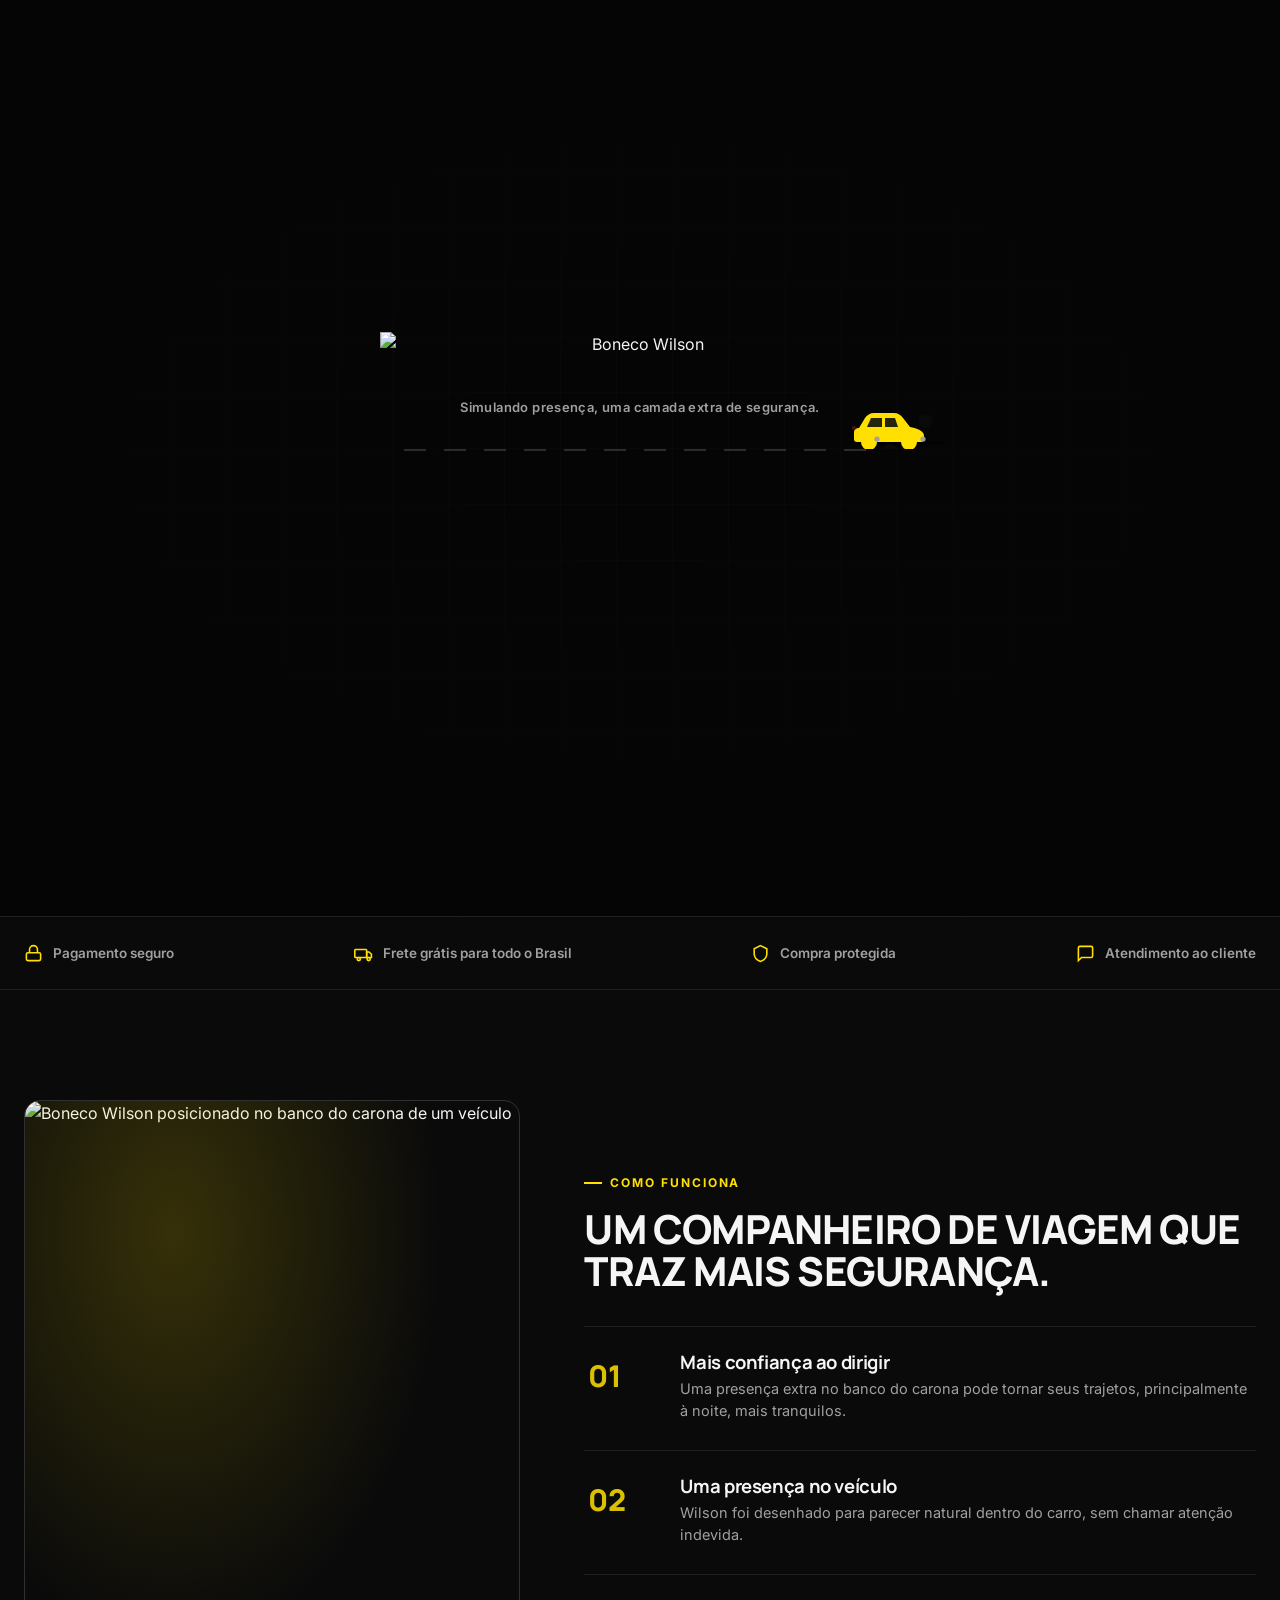
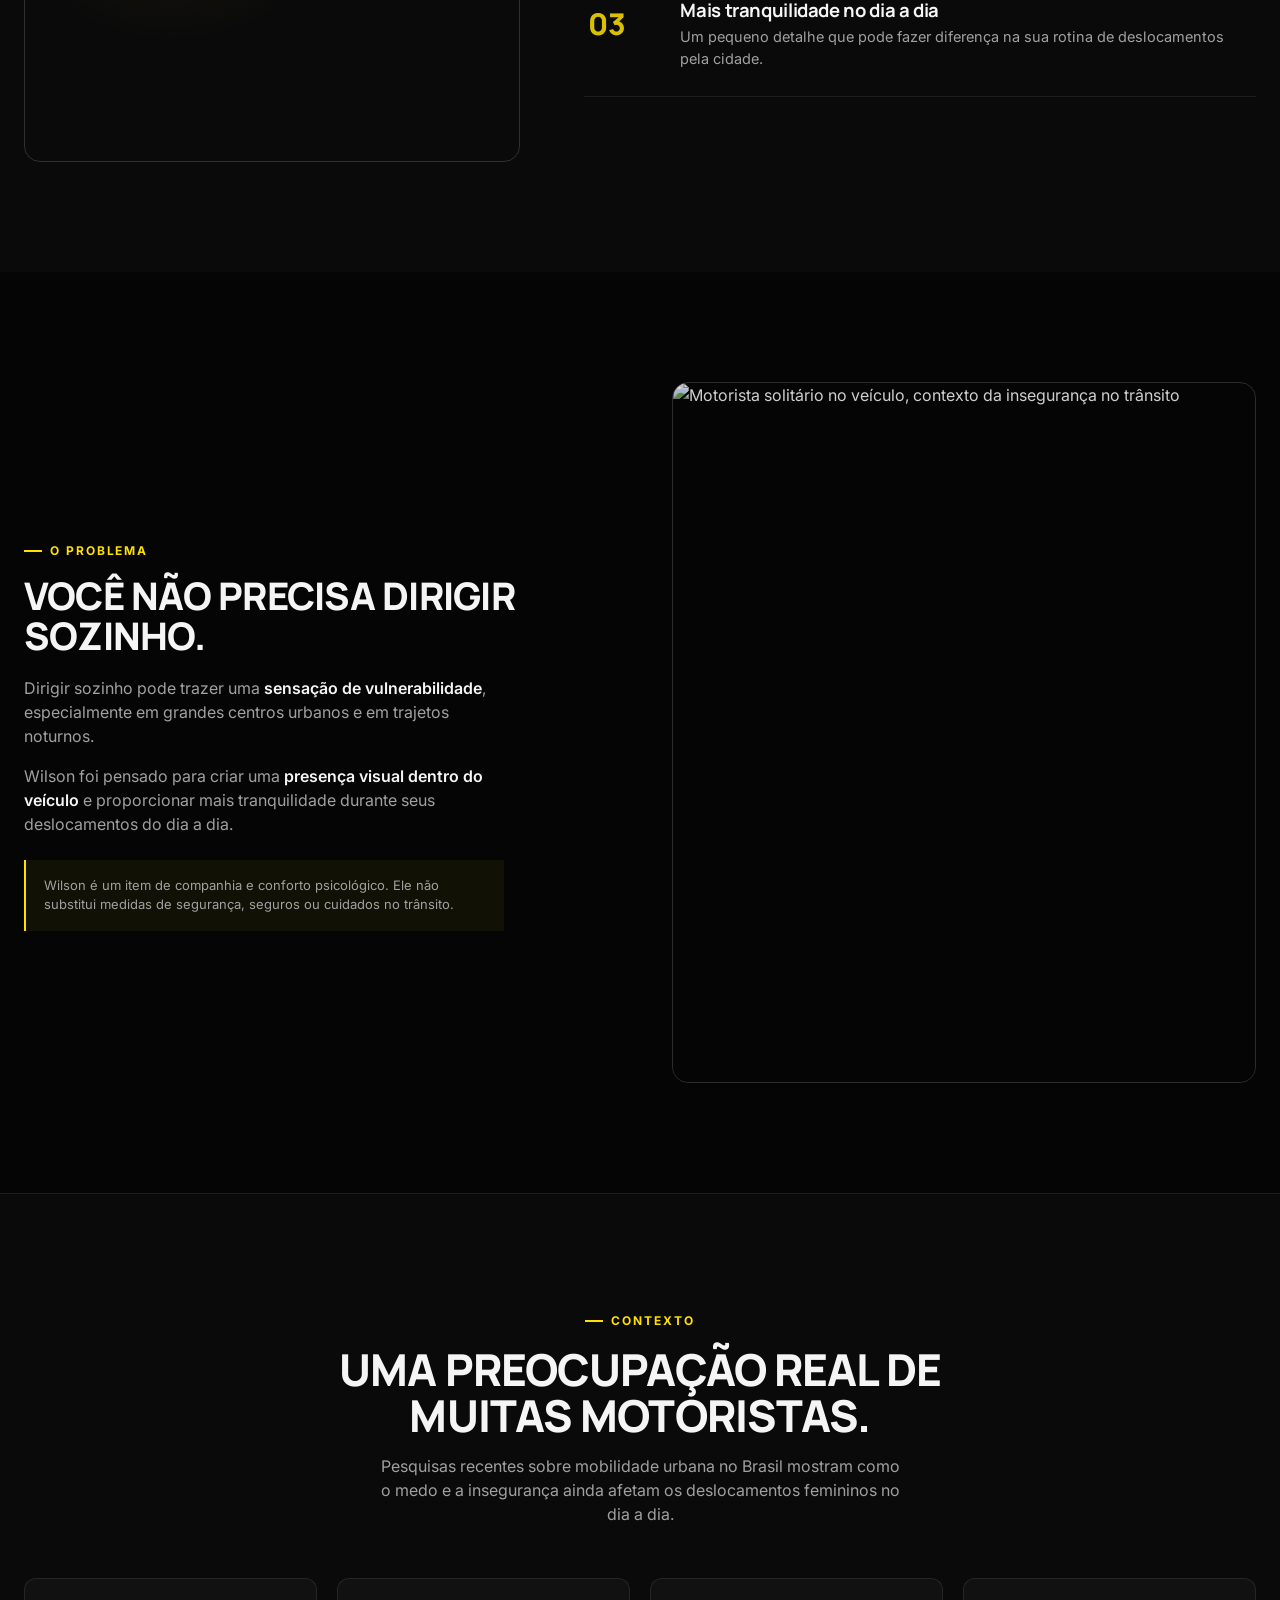
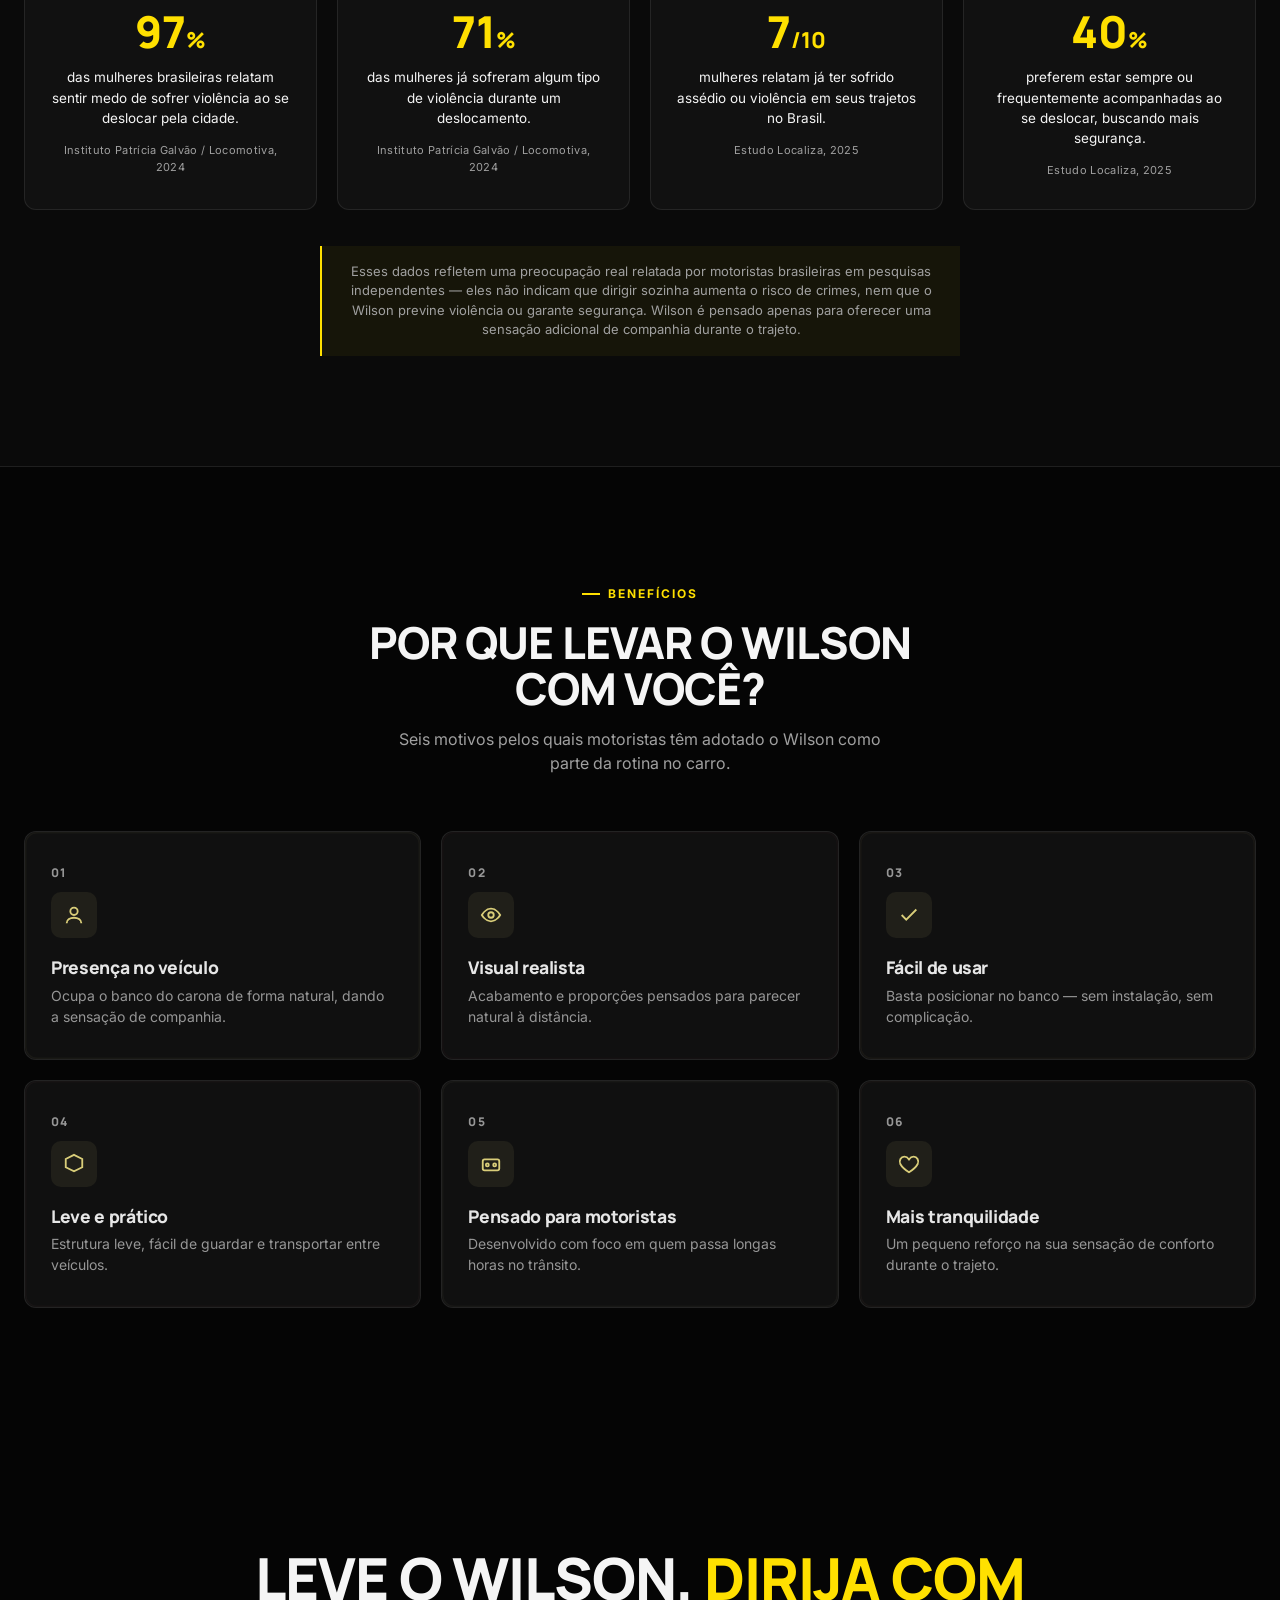
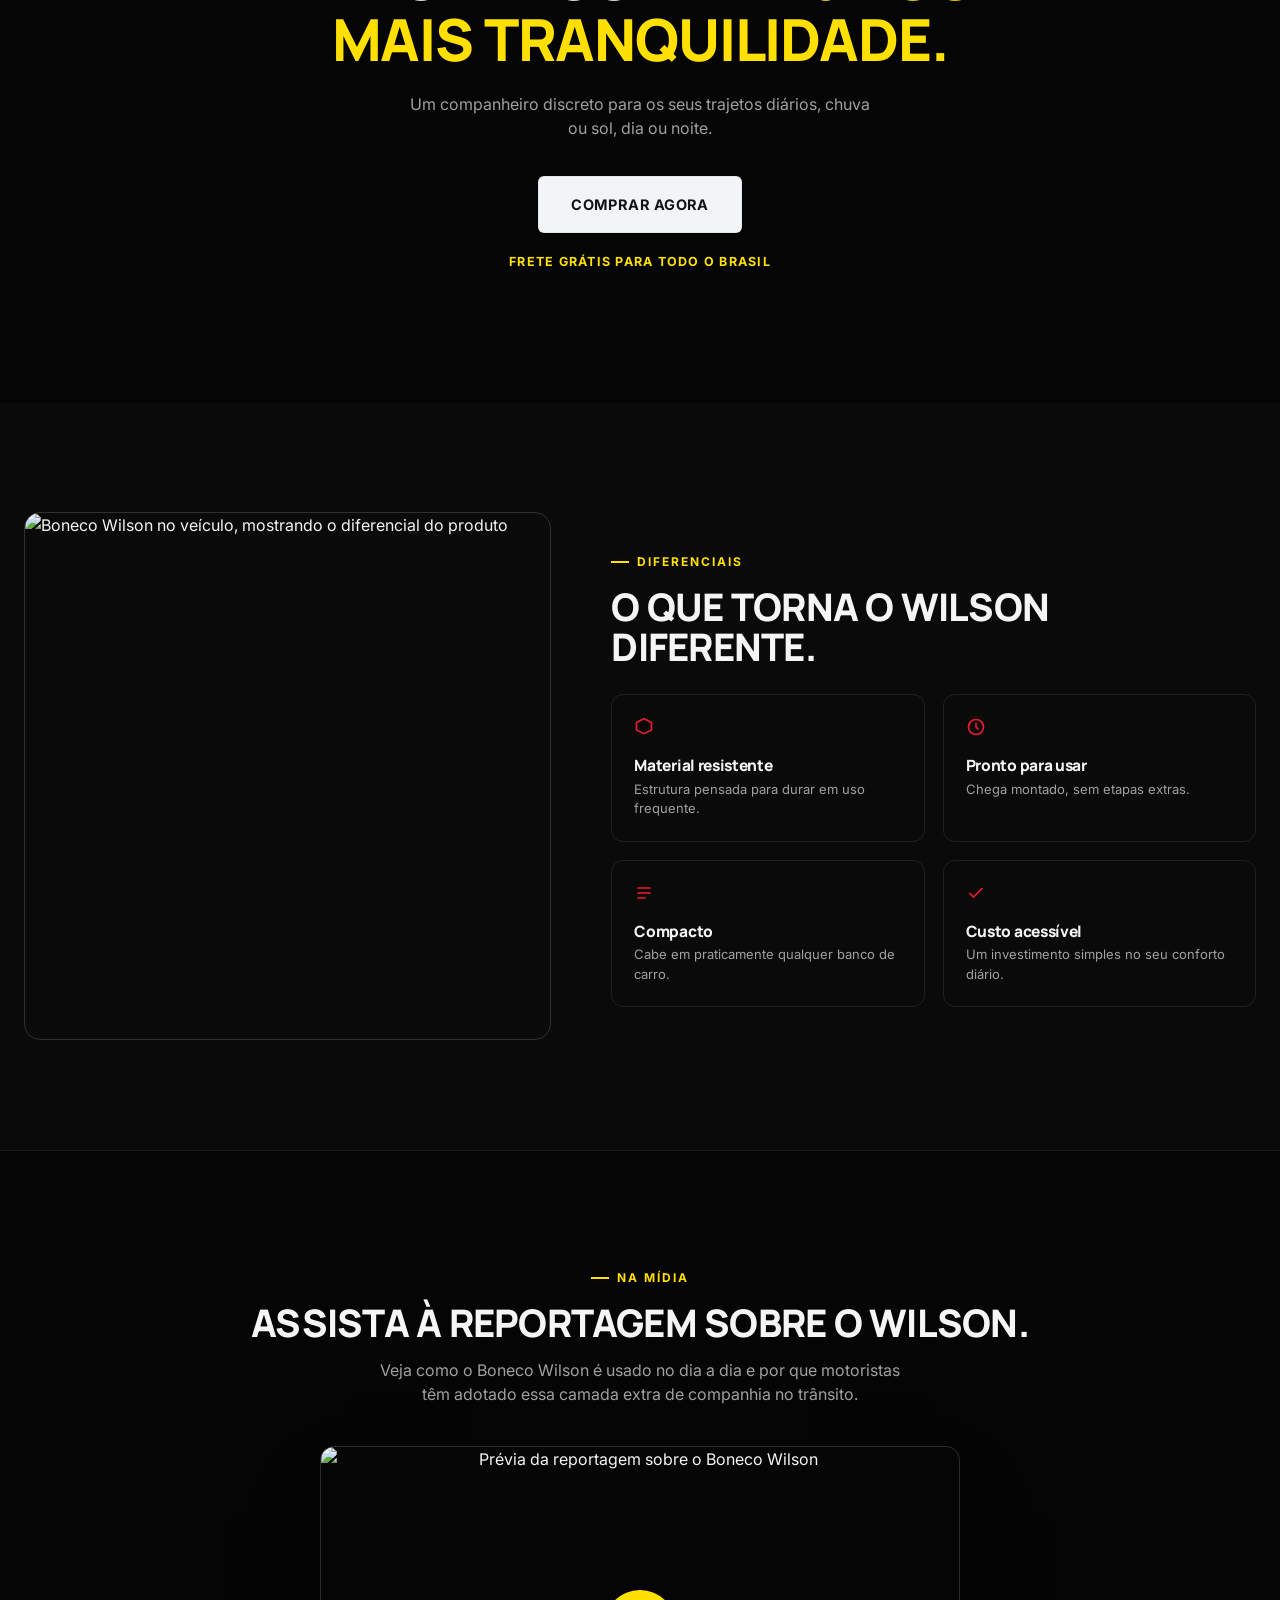
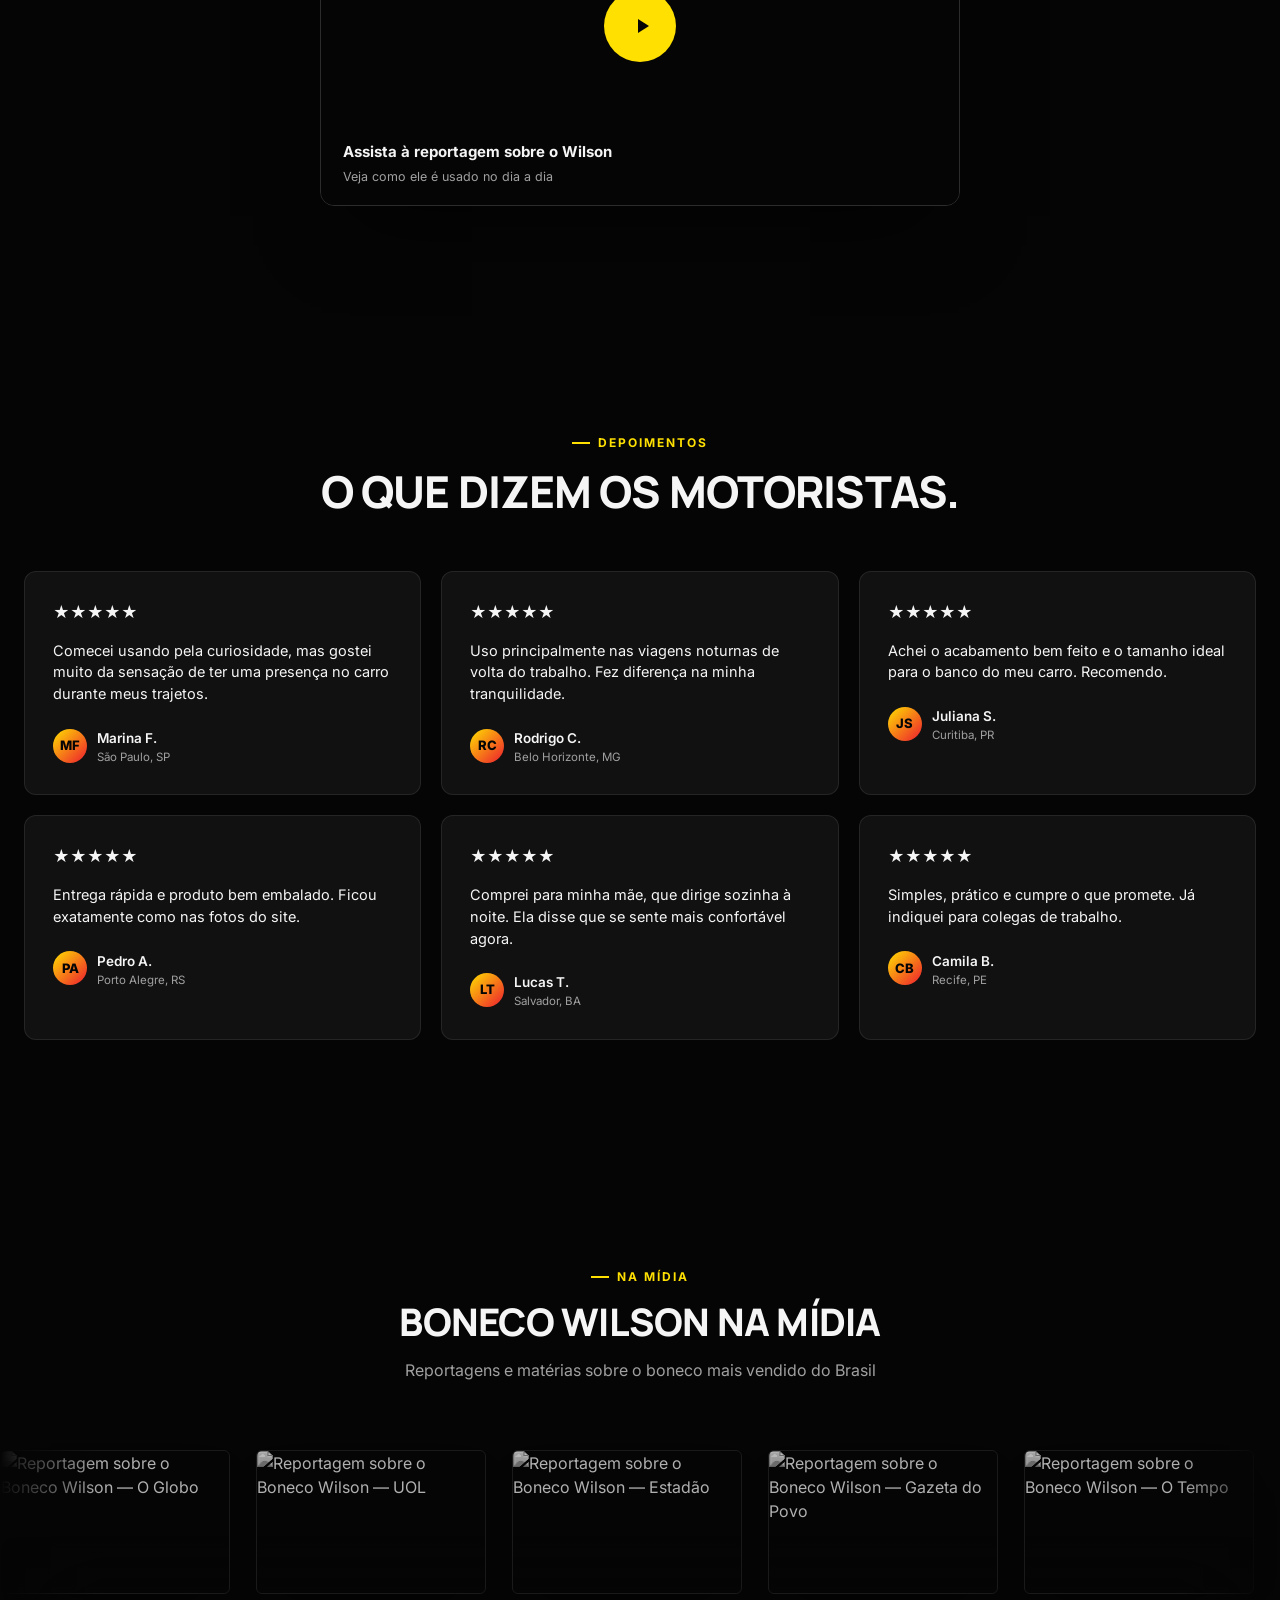
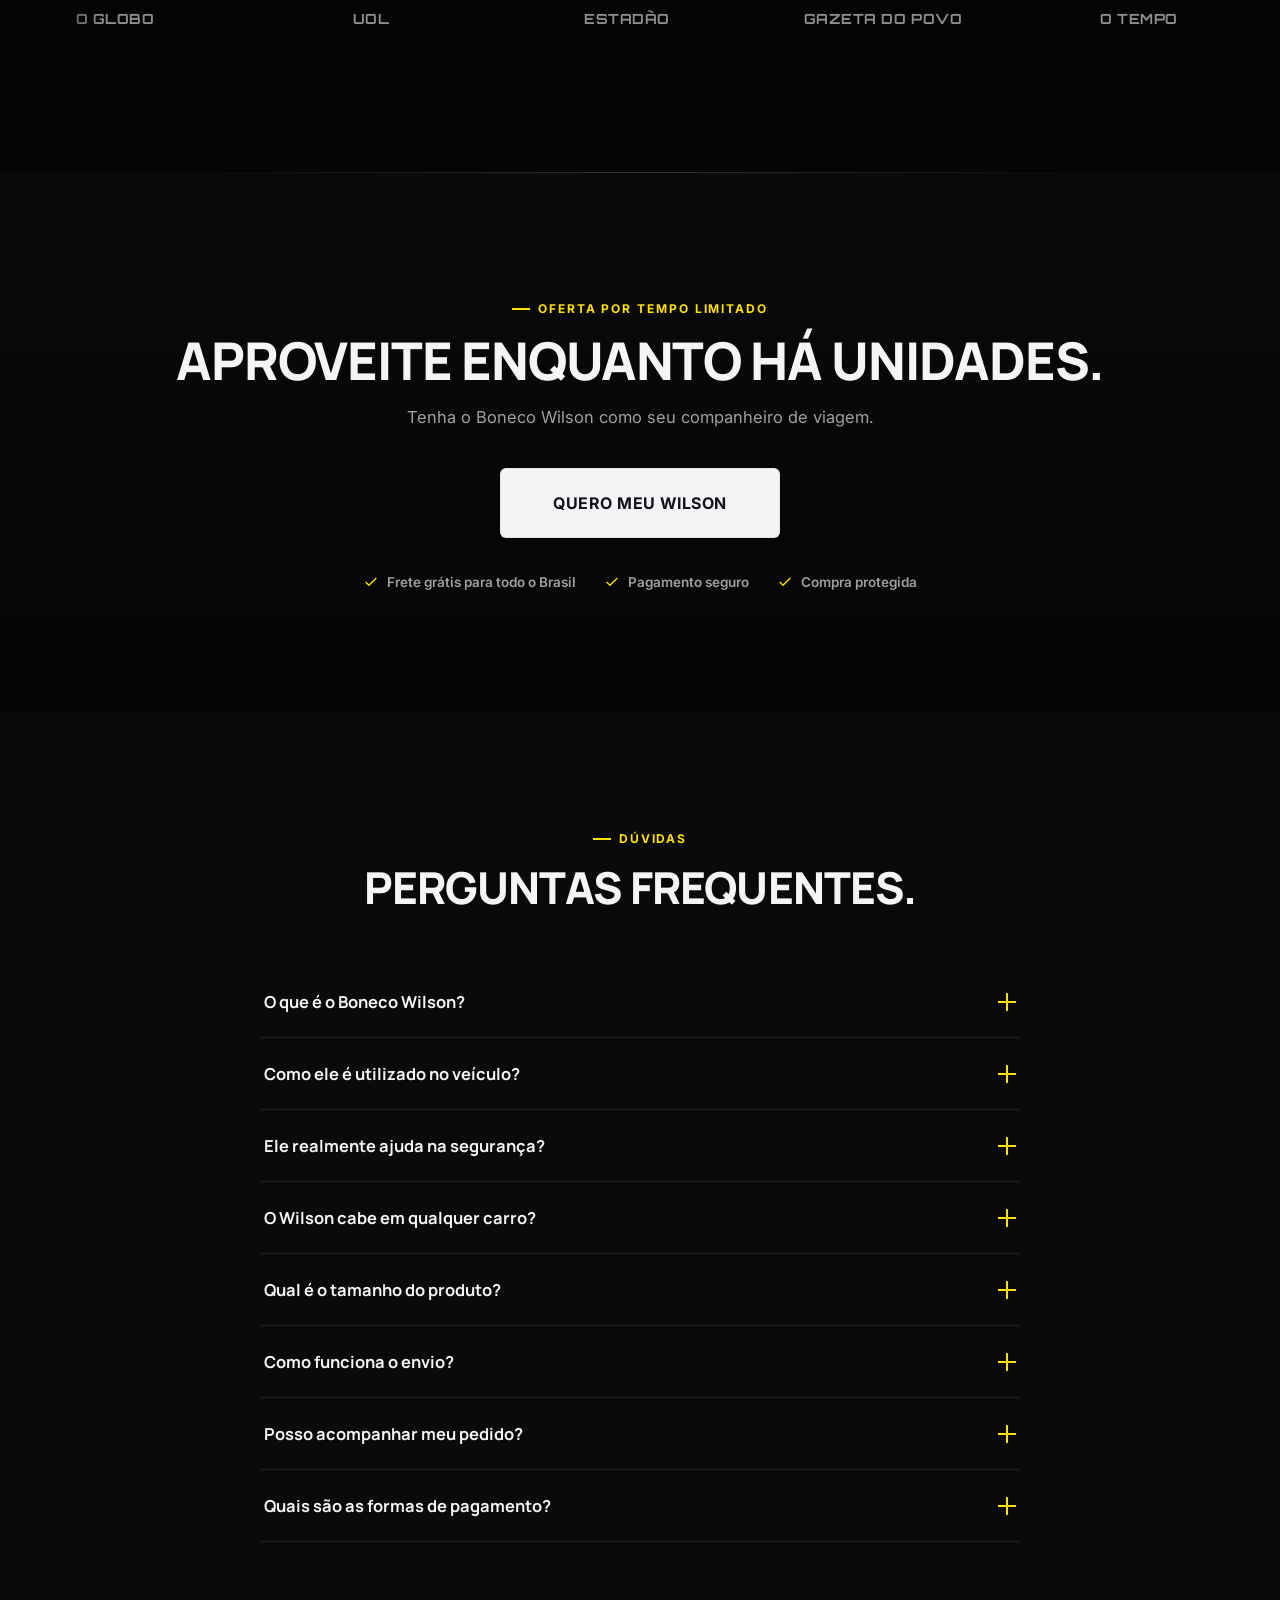
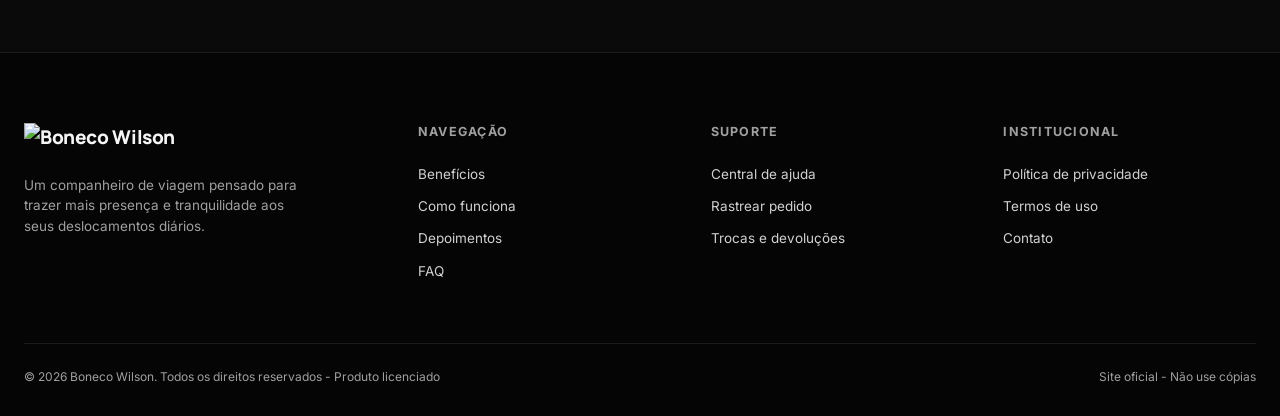
==== commit b074082d: "Add files via upload" ====
--- a/index.html
+++ b/index.html
@@ -63,11 +63,6 @@
   ul{list-style:none;}
   h1,h2,h3,h4{font-family:var(--display);font-weight:800;letter-spacing:-0.02em;line-height:1.05;}
   .container{max-width:var(--container);margin:0 auto;padding:0 24px;}
-
-  /* Ambient site-wide liquid background — sits behind everything, toned down for legibility */
-  #liquid-ether{position:fixed;inset:0;z-index:0;width:100%;height:100%;opacity:.34;mix-blend-mode:screen;pointer-events:none;}
-  #page-content{position:relative;z-index:1;}
-  @media (max-width:640px){#liquid-ether{opacity:.22;}}
   section{position:relative;}
   ::selection{background:var(--yellow);color:var(--black);}
   :focus-visible{outline:2px solid var(--yellow);outline-offset:3px;}
@@ -411,7 +406,7 @@
 
 
   /* ===== Trust bar ===== */
-  .trust-bar{background:rgba(10,10,10,.88);border-top:1px solid var(--border);border-bottom:1px solid var(--border);padding:26px 0;}
+  .trust-bar{background:var(--dark);border-top:1px solid var(--border);border-bottom:1px solid var(--border);padding:26px 0;}
   .trust-inner{display:flex;flex-wrap:wrap;justify-content:space-between;gap:20px;}
   .trust-item{display:flex;align-items:center;gap:10px;font-size:13.5px;font-weight:600;color:var(--text-secondary);}
   .trust-item svg{width:19px;height:19px;stroke:var(--yellow);flex-shrink:0;}
@@ -433,7 +428,7 @@
   .stagger .reveal:nth-child(6){transition-delay:.5s;}
 
   /* ===== Product intro ===== */
-  .product-intro{background:rgba(10,10,10,.88);}
+  .product-intro{background:var(--dark);}
   .pi-grid{display:grid;grid-template-columns:0.85fr 1.15fr;gap:64px;align-items:center;}
   .pi-visual{
     position:relative;border-radius:16px;overflow:hidden;border:1px solid var(--border-strong);
@@ -453,7 +448,7 @@
   .benefit-row p{color:var(--text-secondary);font-size:14.5px;}
 
   /* ===== Problem section ===== */
-  .problem{background:rgba(5,5,5,.88);}
+  .problem{background:var(--black);}
   .problem-grid{display:grid;grid-template-columns:1fr 1fr;gap:64px;align-items:center;}
   .problem-visual{position:relative;border-radius:16px;overflow:hidden;aspect-ratio:5/6;border:1px solid var(--border-strong);}
   .problem-visual img{width:100%;height:100%;object-fit:cover;filter:grayscale(.15) brightness(.85);}
@@ -467,7 +462,7 @@
   }
 
   /* ===== Stats / context section ===== */
-  .stats-section{background:rgba(10,10,10,.88);border-top:1px solid var(--border);border-bottom:1px solid var(--border);}
+  .stats-section{background:var(--dark);border-top:1px solid var(--border);border-bottom:1px solid var(--border);}
   .stats-grid{display:grid;grid-template-columns:repeat(4,1fr);gap:20px;margin-top:52px;}
   .stat-card{
     background:var(--card);border:1px solid var(--border);border-radius:12px;padding:30px 24px;text-align:center;
@@ -514,8 +509,8 @@
   .cinematic .fs{margin-top:20px;color:var(--yellow);font-weight:700;font-size:12.5px;letter-spacing:.1em;text-transform:uppercase;}
 
   /* ===== Why Wilson ===== */
-  .why{background:rgba(10,10,10,.88);}
-  .report-cta{background:rgba(5,5,5,.9);border-top:1px solid var(--border);}
+  .why{background:var(--dark);}
+  .report-cta{background:var(--black);border-top:1px solid var(--border);}
   .report-video-card{
     position:relative;width:100%;max-width:640px;margin:0 auto;
     border-radius:14px;overflow:hidden;cursor:pointer;
@@ -541,7 +536,7 @@
   .report-video-caption span{font-size:12.5px;color:var(--text-secondary);}
 
   /* ===== Na mídia: 3D scroll gallery (inspired by CircularGallery, bend=0/flat) ===== */
-  .media-section{background:rgba(5,5,5,.9);overflow:hidden;}
+  .media-section{background:var(--black);overflow:hidden;}
   .media-gallery{
     position:relative;width:100%;margin-top:48px;padding:20px 0 34px;
     perspective:1000px;cursor:grab;
@@ -617,7 +612,7 @@
 
   /* ===== Final offer ===== */
   .final-offer{
-    background:linear-gradient(180deg,rgba(10,10,10,.9),rgba(5,5,5,.94));
+    background:linear-gradient(180deg,var(--dark),var(--black));
     padding:120px 0;text-align:center;position:relative;
   }
   .final-offer::before{
@@ -632,7 +627,7 @@
   .checks svg{width:16px;height:16px;stroke:var(--yellow);}
 
   /* ===== FAQ ===== */
-  .faq{background:rgba(10,10,10,.88);}
+  .faq{background:var(--dark);}
   .faq-list{max-width:760px;margin:56px auto 0;}
   .faq-item{border-bottom:1px solid var(--border);}
   .faq-q{
@@ -649,7 +644,7 @@
   .faq-a p{padding:0 4px 24px;color:var(--text-secondary);font-size:14.5px;max-width:640px;}
 
   /* ===== Footer ===== */
-  footer{background:rgba(5,5,5,.94);border-top:1px solid var(--border);padding:70px 0 30px;}
+  footer{background:var(--black);border-top:1px solid var(--border);padding:70px 0 30px;}
   .footer-grid{display:grid;grid-template-columns:1.4fr 1fr 1fr 1fr;gap:40px;}
   .footer-brand p{color:var(--text-secondary);font-size:13.5px;margin-top:14px;max-width:280px;}
   .footer-col h5{font-size:12.5px;letter-spacing:.1em;text-transform:uppercase;color:var(--text-secondary);margin-bottom:16px;}
@@ -710,10 +705,6 @@
 </style>
 </head>
 <body>
-
-<canvas id="liquid-ether" aria-hidden="true"></canvas>
-
-<div id="page-content">
 
 <div id="preloader" aria-hidden="true">
   <div class="pre-grid"></div>
@@ -1215,7 +1206,7 @@
   </section>
 
   <!-- BENEFITS -->
-  <section class="section-pad" id="beneficios" style="background:rgba(5,5,5,.88);">
+  <section class="section-pad" id="beneficios" style="background:var(--black);">
     <div class="container">
       <div class="heading-block center">
         <span class="eyebrow">Benefícios</span>
@@ -1311,7 +1302,7 @@
   </section>
 
   <!-- TESTIMONIALS -->
-  <section class="section-pad" id="depoimentos" style="background:rgba(5,5,5,.88);">
+  <section class="section-pad" id="depoimentos" style="background:var(--black);">
     <div class="container">
       <div class="heading-block center">
         <span class="eyebrow">Depoimentos</span>
@@ -1780,214 +1771,5 @@
 })();
 </script>
 
-</div>
-
-<script>
-(function(){
-  var canvas = document.getElementById('liquid-ether');
-  if(!canvas) return;
-  var reduceMotion = window.matchMedia('(prefers-reduced-motion: reduce)').matches;
-  if(reduceMotion){ canvas.style.display = 'none'; return; }
-
-  var gl = canvas.getContext('webgl') || canvas.getContext('experimental-webgl');
-  if(!gl){ canvas.style.display = 'none'; return; }
-
-  // ----- config (mapped from the LiquidEther prop set) -----
-  var mouseForce = 6;
-  var cursorSize = 100;
-  var resolution = 0.5;
-  var autoSpeed = 0.5;
-  var autoIntensity = 2.2;
-  var takeoverDuration = 0.25;      // seconds
-  var autoResumeDelay = 3000;       // ms
-  var autoRampDuration = 0.6;       // seconds
-  var color0 = [0xf3/255, 0xc6/255, 0x0e/255];
-  var color1 = [0xbd/255, 0x97/255, 0x17/255];
-  var color2 = [0xd5/255, 0xd2/255, 0x15/255];
-
-  var vertSrc = 'attribute vec2 aPos; void main(){ gl_Position = vec4(aPos, 0.0, 1.0); }';
-  var fragSrc = [
-    'precision highp float;',
-    '#define N 14',
-    'uniform float uTime;',
-    'uniform vec2 uResolution;',
-    'uniform vec4 uImpulses[N];',
-    'uniform vec3 uColor0;',
-    'uniform vec3 uColor1;',
-    'uniform vec3 uColor2;',
-    'vec3 mod289(vec3 x){return x - floor(x*(1.0/289.0))*289.0;}',
-    'vec2 mod289(vec2 x){return x - floor(x*(1.0/289.0))*289.0;}',
-    'vec3 permute(vec3 x){return mod289(((x*34.0)+1.0)*x);}',
-    'float snoise(vec2 v){',
-    '  const vec4 C = vec4(0.211324865405187,0.366025403784439,-0.577350269189626,0.024390243902439);',
-    '  vec2 i = floor(v + dot(v, C.yy));',
-    '  vec2 x0 = v - i + dot(i, C.xx);',
-    '  vec2 i1 = (x0.x > x0.y) ? vec2(1.0,0.0) : vec2(0.0,1.0);',
-    '  vec4 x12 = x0.xyxy + C.xxzz;',
-    '  x12.xy -= i1;',
-    '  i = mod289(i);',
-    '  vec3 p = permute(permute(i.y + vec3(0.0, i1.y, 1.0)) + i.x + vec3(0.0, i1.x, 1.0));',
-    '  vec3 m = max(0.5 - vec3(dot(x0,x0), dot(x12.xy,x12.xy), dot(x12.zw,x12.zw)), 0.0);',
-    '  m = m*m; m = m*m;',
-    '  vec3 x = 2.0 * fract(p * C.www) - 1.0;',
-    '  vec3 h = abs(x) - 0.5;',
-    '  vec3 ox = floor(x + 0.5);',
-    '  vec3 a0 = x - ox;',
-    '  m *= 1.79284291400159 - 0.85373472095314 * (a0*a0 + h*h);',
-    '  vec3 g;',
-    '  g.x = a0.x * x0.x + h.x * x0.y;',
-    '  g.yz = a0.yz * x12.xz + h.yz * x12.yw;',
-    '  return 130.0 * dot(m, g);',
-    '}',
-    'void main(){',
-    '  vec2 uv = gl_FragCoord.xy / uResolution.xy;',
-    '  vec2 warp = vec2(0.0);',
-    '  for(int i=0;i<N;i++){',
-    '    vec4 imp = uImpulses[i];',
-    '    float dist = distance(uv, imp.xy);',
-    '    float falloff = exp(-dist*dist / (imp.w*imp.w + 0.0001));',
-    '    warp += normalize(uv - imp.xy + 0.0001) * imp.z * falloff;',
-    '  }',
-    '  vec2 p = uv * 3.0 + warp;',
-    '  float n1 = snoise(p + uTime*0.05);',
-    '  float n2 = snoise(p*1.8 - uTime*0.07 + 4.2);',
-    '  float n = (n1 + n2*0.6) * 0.5 + 0.5;',
-    '  vec3 col = mix(uColor0, uColor1, smoothstep(0.2,0.6,n));',
-    '  col = mix(col, uColor2, smoothstep(0.55,0.95,n));',
-    '  float alpha = smoothstep(0.15, 0.5, n) * 0.9;',
-    '  gl_FragColor = vec4(col, alpha);',
-    '}'
-  ].join('\n');
-
-  function compile(type, src){
-    var s = gl.createShader(type);
-    gl.shaderSource(s, src);
-    gl.compileShader(s);
-    if(!gl.getShaderParameter(s, gl.COMPILE_STATUS)){
-      console.error('LiquidEther shader error:', gl.getShaderInfoLog(s));
-      return null;
-    }
-    return s;
-  }
-  var vs = compile(gl.VERTEX_SHADER, vertSrc);
-  var fs = compile(gl.FRAGMENT_SHADER, fragSrc);
-  if(!vs || !fs){ canvas.style.display = 'none'; return; }
-  var program = gl.createProgram();
-  gl.attachShader(program, vs);
-  gl.attachShader(program, fs);
-  gl.linkProgram(program);
-  if(!gl.getProgramParameter(program, gl.LINK_STATUS)){
-    console.error('LiquidEther link error:', gl.getProgramInfoLog(program));
-    canvas.style.display = 'none';
-    return;
-  }
-  gl.useProgram(program);
-
-  var quad = new Float32Array([-1,-1, 1,-1, -1,1, 1,1]);
-  var buf = gl.createBuffer();
-  gl.bindBuffer(gl.ARRAY_BUFFER, buf);
-  gl.bufferData(gl.ARRAY_BUFFER, quad, gl.STATIC_DRAW);
-  var aPos = gl.getAttribLocation(program, 'aPos');
-  gl.enableVertexAttribArray(aPos);
-  gl.vertexAttribPointer(aPos, 2, gl.FLOAT, false, 0, 0);
-
-  var uTime = gl.getUniformLocation(program, 'uTime');
-  var uResolution = gl.getUniformLocation(program, 'uResolution');
-  var uImpulses = gl.getUniformLocation(program, 'uImpulses');
-  var uColor0 = gl.getUniformLocation(program, 'uColor0');
-  var uColor1 = gl.getUniformLocation(program, 'uColor1');
-  var uColor2 = gl.getUniformLocation(program, 'uColor2');
-  gl.uniform3fv(uColor0, color0);
-  gl.uniform3fv(uColor1, color1);
-  gl.uniform3fv(uColor2, color2);
-
-  var MAX_IMPULSES = 14;
-  var impulses = []; // {x,y,strength,radius,age,maxAge}
-
-  function resize(){
-    var w = Math.max(1, Math.floor(window.innerWidth * resolution));
-    var h = Math.max(1, Math.floor(window.innerHeight * resolution));
-    canvas.width = w;
-    canvas.height = h;
-    canvas.style.width = '100%';
-    canvas.style.height = '100%';
-    gl.viewport(0, 0, w, h);
-  }
-  resize();
-  window.addEventListener('resize', resize);
-
-  var lastInteraction = -1e9;
-  var lastX = null, lastY = null;
-  var autoBlend = 1; // 1 = fully autonomous, 0 = fully user-driven
-
-  function addImpulse(nx, ny, strength, radiusPx){
-    var radius = radiusPx / window.innerWidth;
-    impulses.push({x:nx, y:ny, strength:strength, radius:Math.max(radius,0.01), age:0, maxAge:1.1});
-    if(impulses.length > MAX_IMPULSES){ impulses.shift(); }
-  }
-
-  window.addEventListener('pointermove', function(e){
-    var nx = e.clientX / window.innerWidth;
-    var ny = 1.0 - e.clientY / window.innerHeight;
-    if(lastX !== null){
-      var dx = e.clientX - lastX, dy = e.clientY - lastY;
-      var mag = Math.sqrt(dx*dx + dy*dy);
-      if(mag > 1){
-        addImpulse(nx, ny, Math.min(mag * 0.0025 * mouseForce, 0.9), cursorSize);
-      }
-    }
-    lastX = e.clientX; lastY = e.clientY;
-    lastInteraction = performance.now();
-  }, {passive:true});
-
-  var startTime = performance.now();
-
-  function tick(){
-    var now = performance.now();
-    var t = (now - startTime) / 1000;
-
-    // cross-fade between user control and autonomous idle motion
-    var idleFor = now - lastInteraction;
-    var rampMs = (idleFor > autoResumeDelay ? autoRampDuration : takeoverDuration) * 1000;
-    var toward = idleFor > autoResumeDelay ? 1 : 0;
-    var step = rampMs > 0 ? (1 / (rampMs / 16.7)) : 1;
-    autoBlend += (toward - autoBlend) * Math.min(1, step);
-
-    if(autoBlend > 0.01){
-      var ax = 0.5 + 0.35 * Math.sin(t * autoSpeed * 0.6);
-      var ay = 0.5 + 0.3 * Math.cos(t * autoSpeed * 0.9 + 1.3);
-      addImpulse(ax, ay, 0.012 * autoIntensity * autoBlend, cursorSize * 1.4);
-    }
-
-    // age out impulses
-    for(var i = impulses.length - 1; i >= 0; i--){
-      impulses[i].age += 1/60;
-      if(impulses[i].age > impulses[i].maxAge){ impulses.splice(i, 1); }
-    }
-
-    var data = new Float32Array(MAX_IMPULSES * 4);
-    for(var j = 0; j < MAX_IMPULSES; j++){
-      var imp = impulses[j];
-      if(imp){
-        var lifeFactor = 1 - imp.age / imp.maxAge;
-        data[j*4+0] = imp.x;
-        data[j*4+1] = imp.y;
-        data[j*4+2] = imp.strength * lifeFactor;
-        data[j*4+3] = imp.radius;
-      }
-    }
-
-    gl.useProgram(program);
-    gl.uniform1f(uTime, t);
-    gl.uniform2f(uResolution, canvas.width, canvas.height);
-    gl.uniform4fv(uImpulses, data);
-    gl.drawArrays(gl.TRIANGLE_STRIP, 0, 4);
-
-    requestAnimationFrame(tick);
-  }
-  requestAnimationFrame(tick);
-})();
-</script>
-
 </body>
 </html>
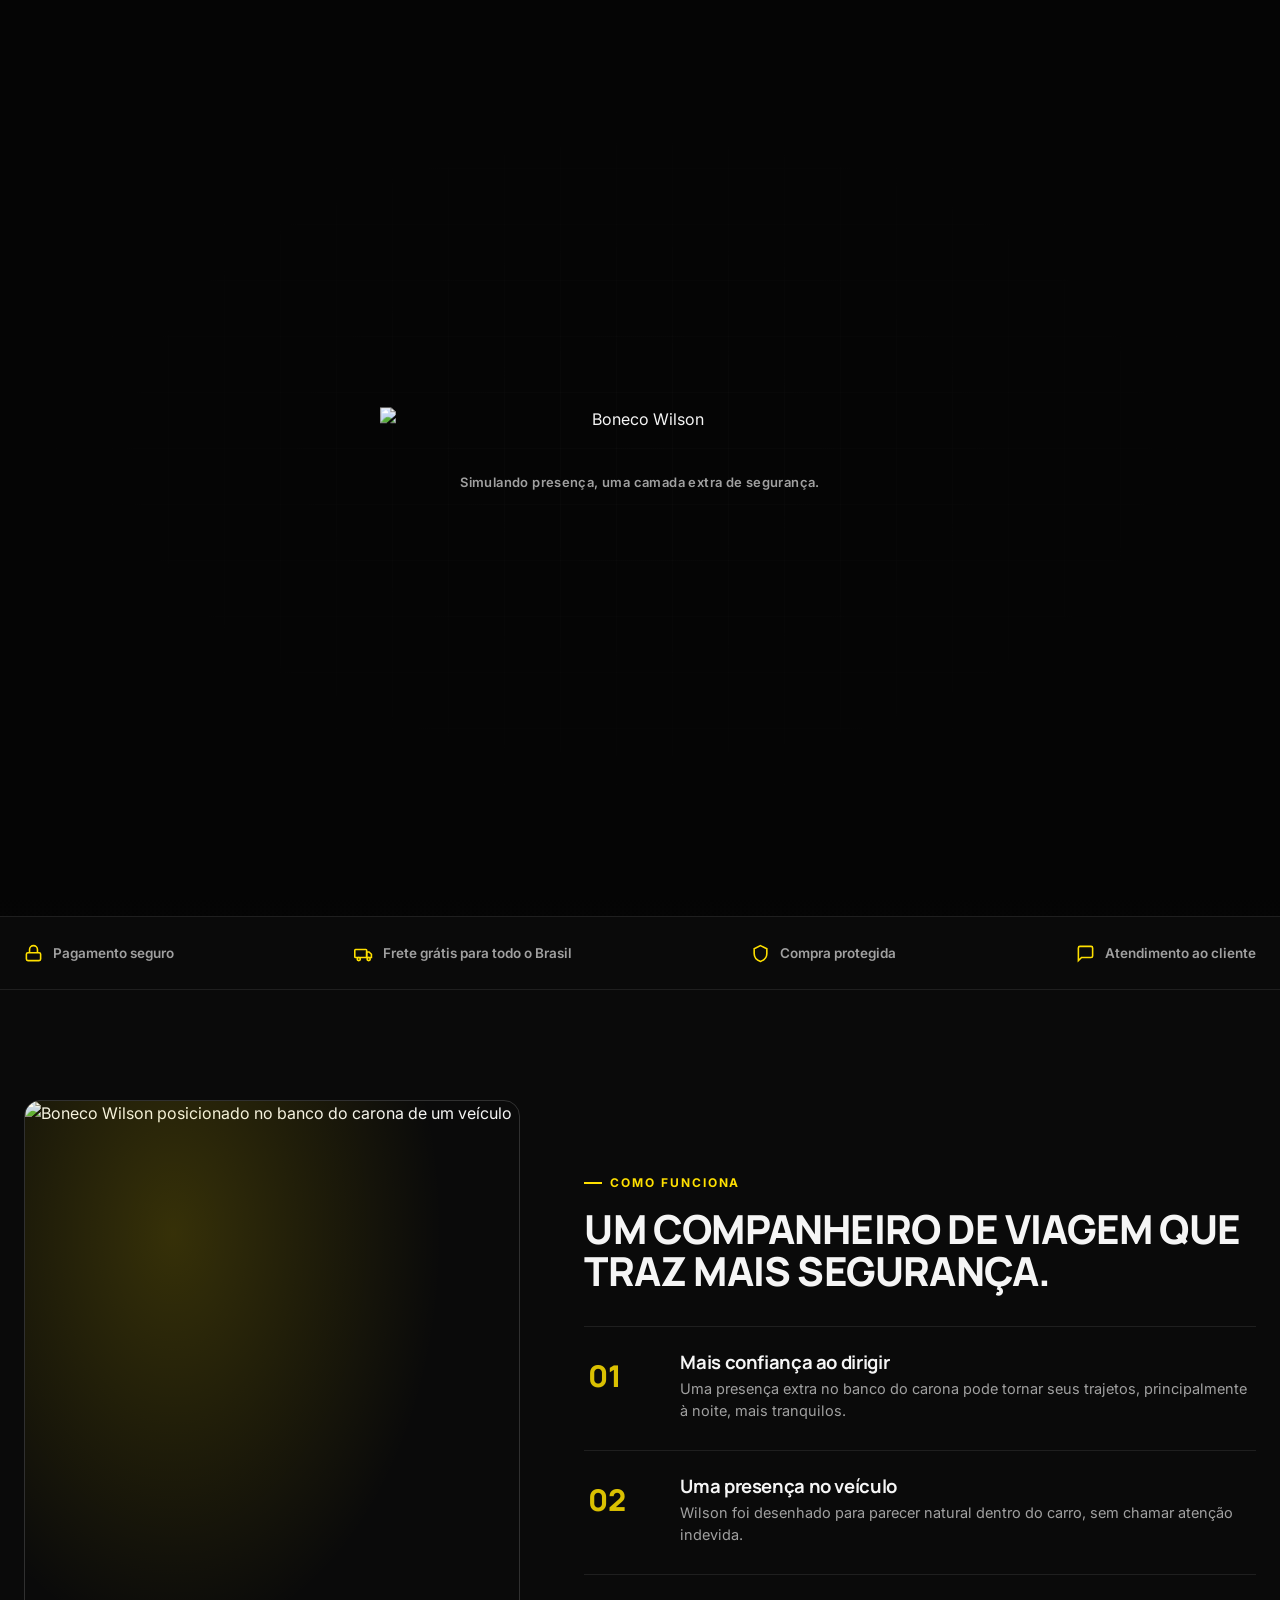
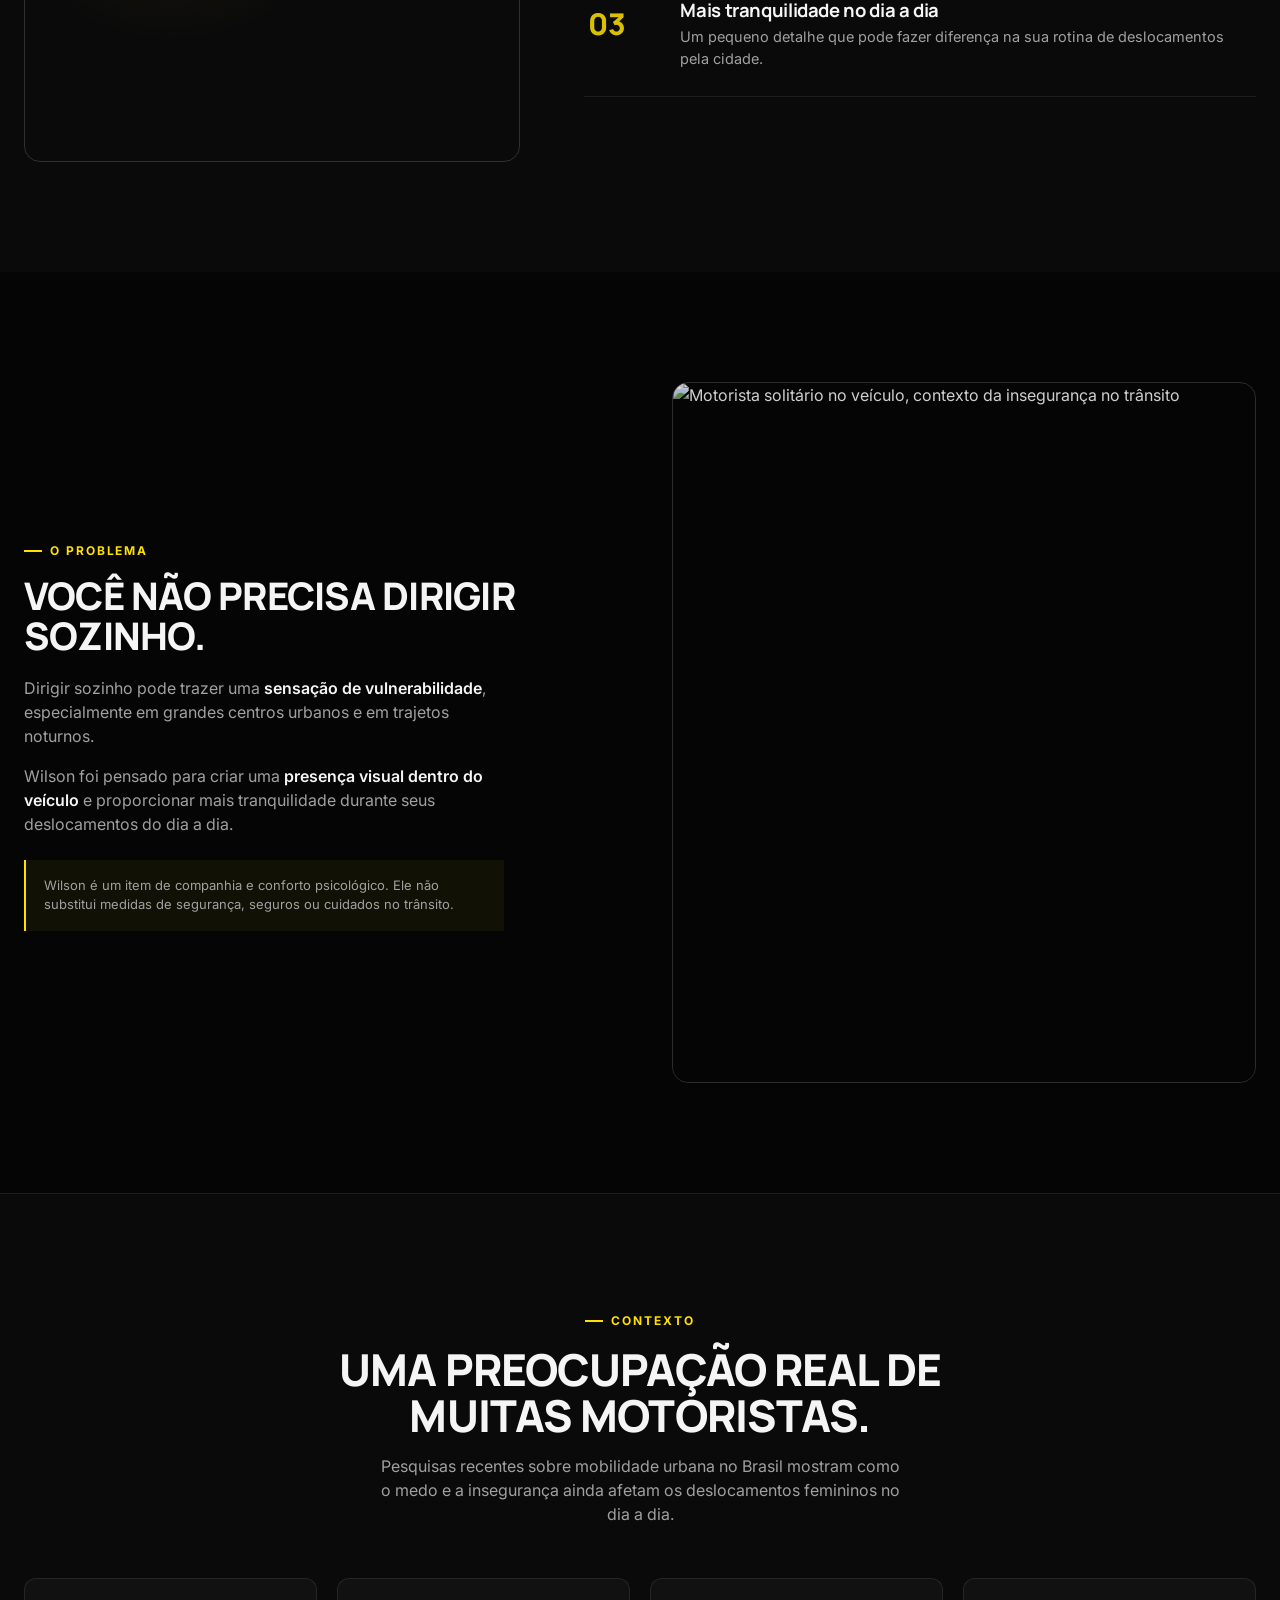
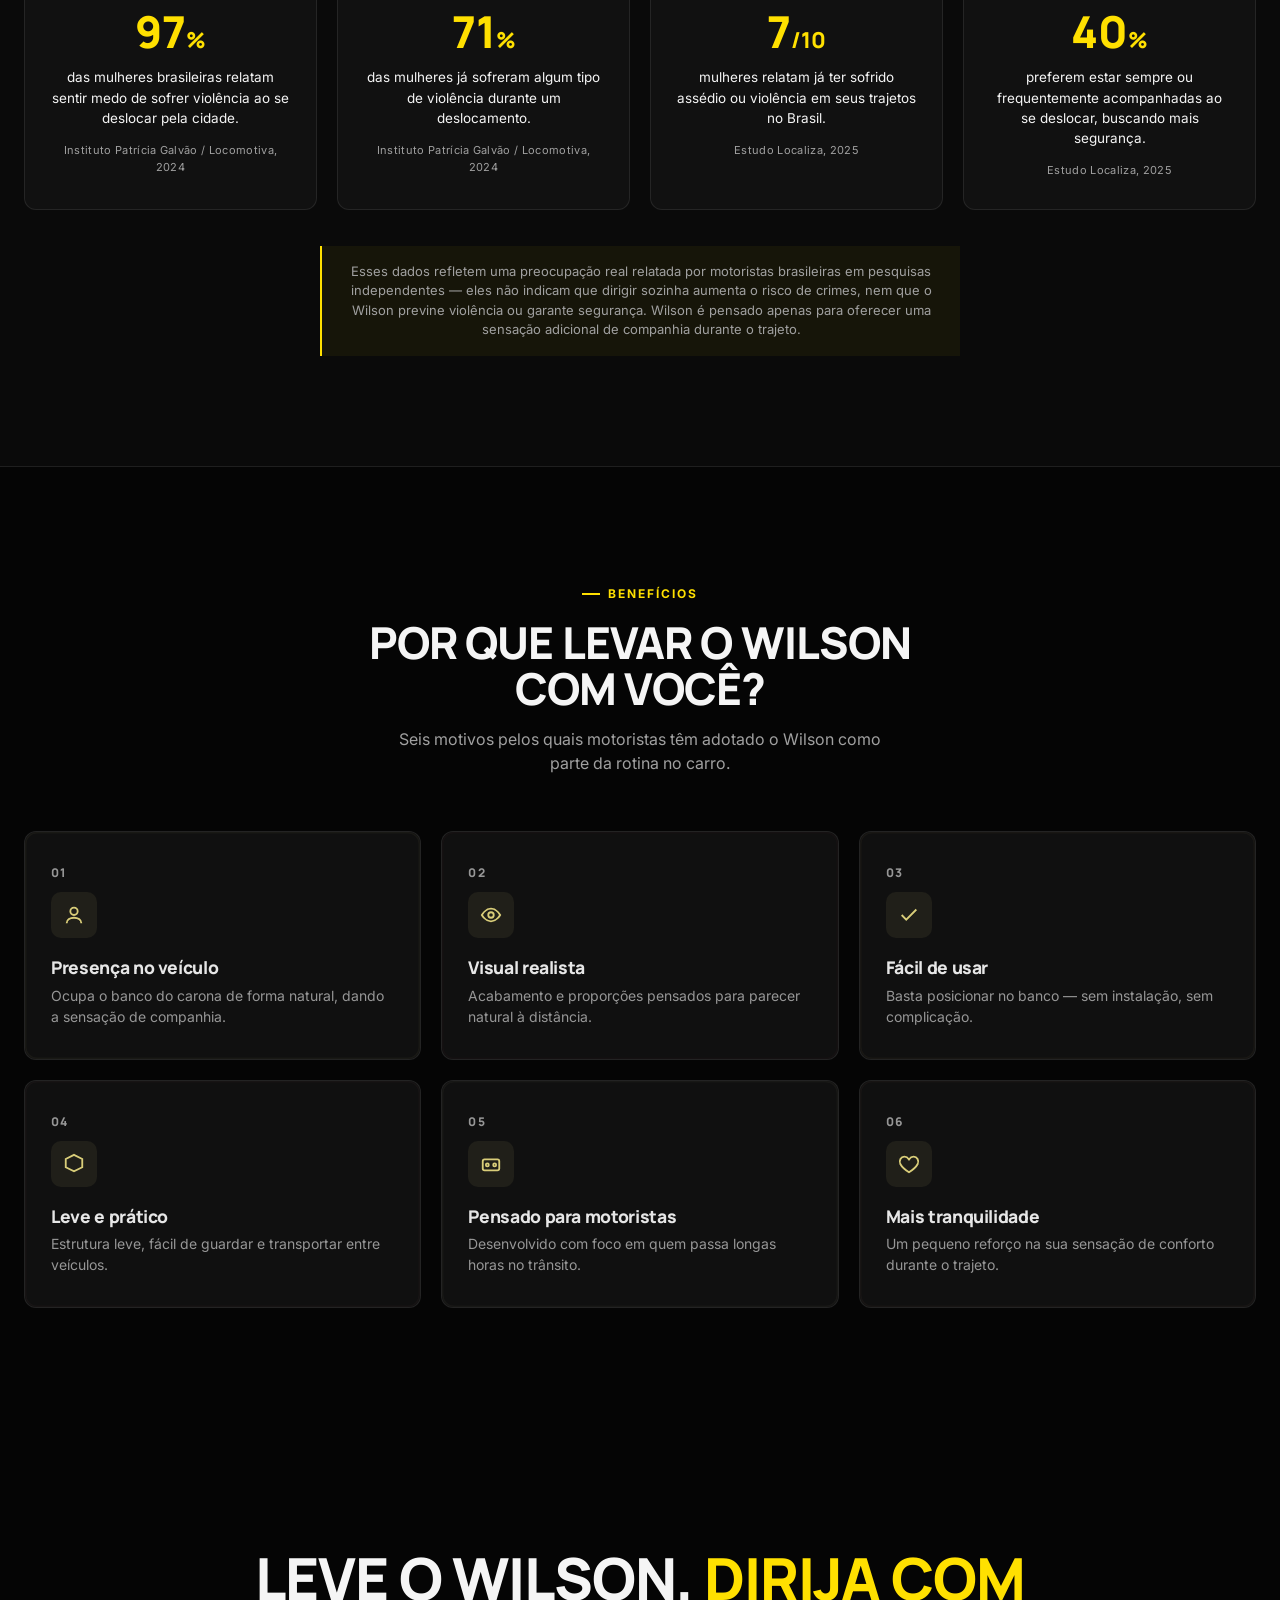
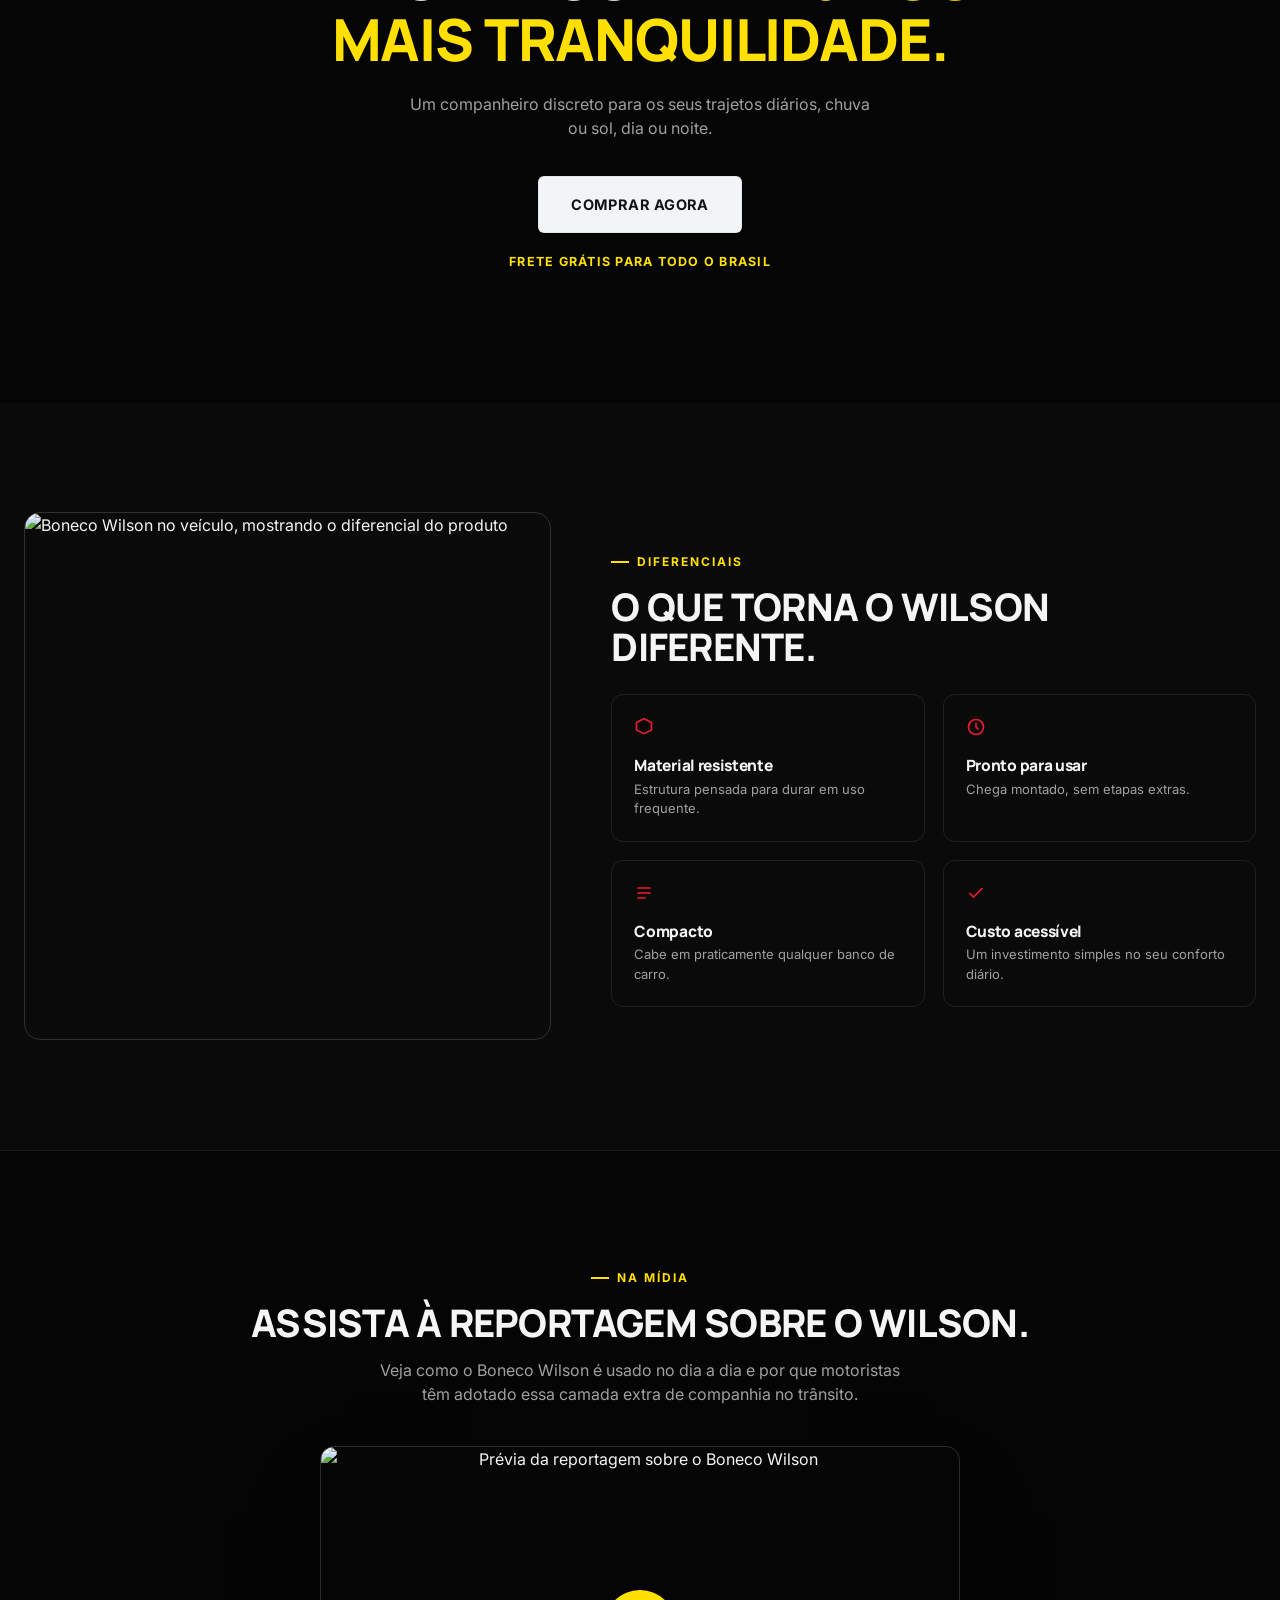
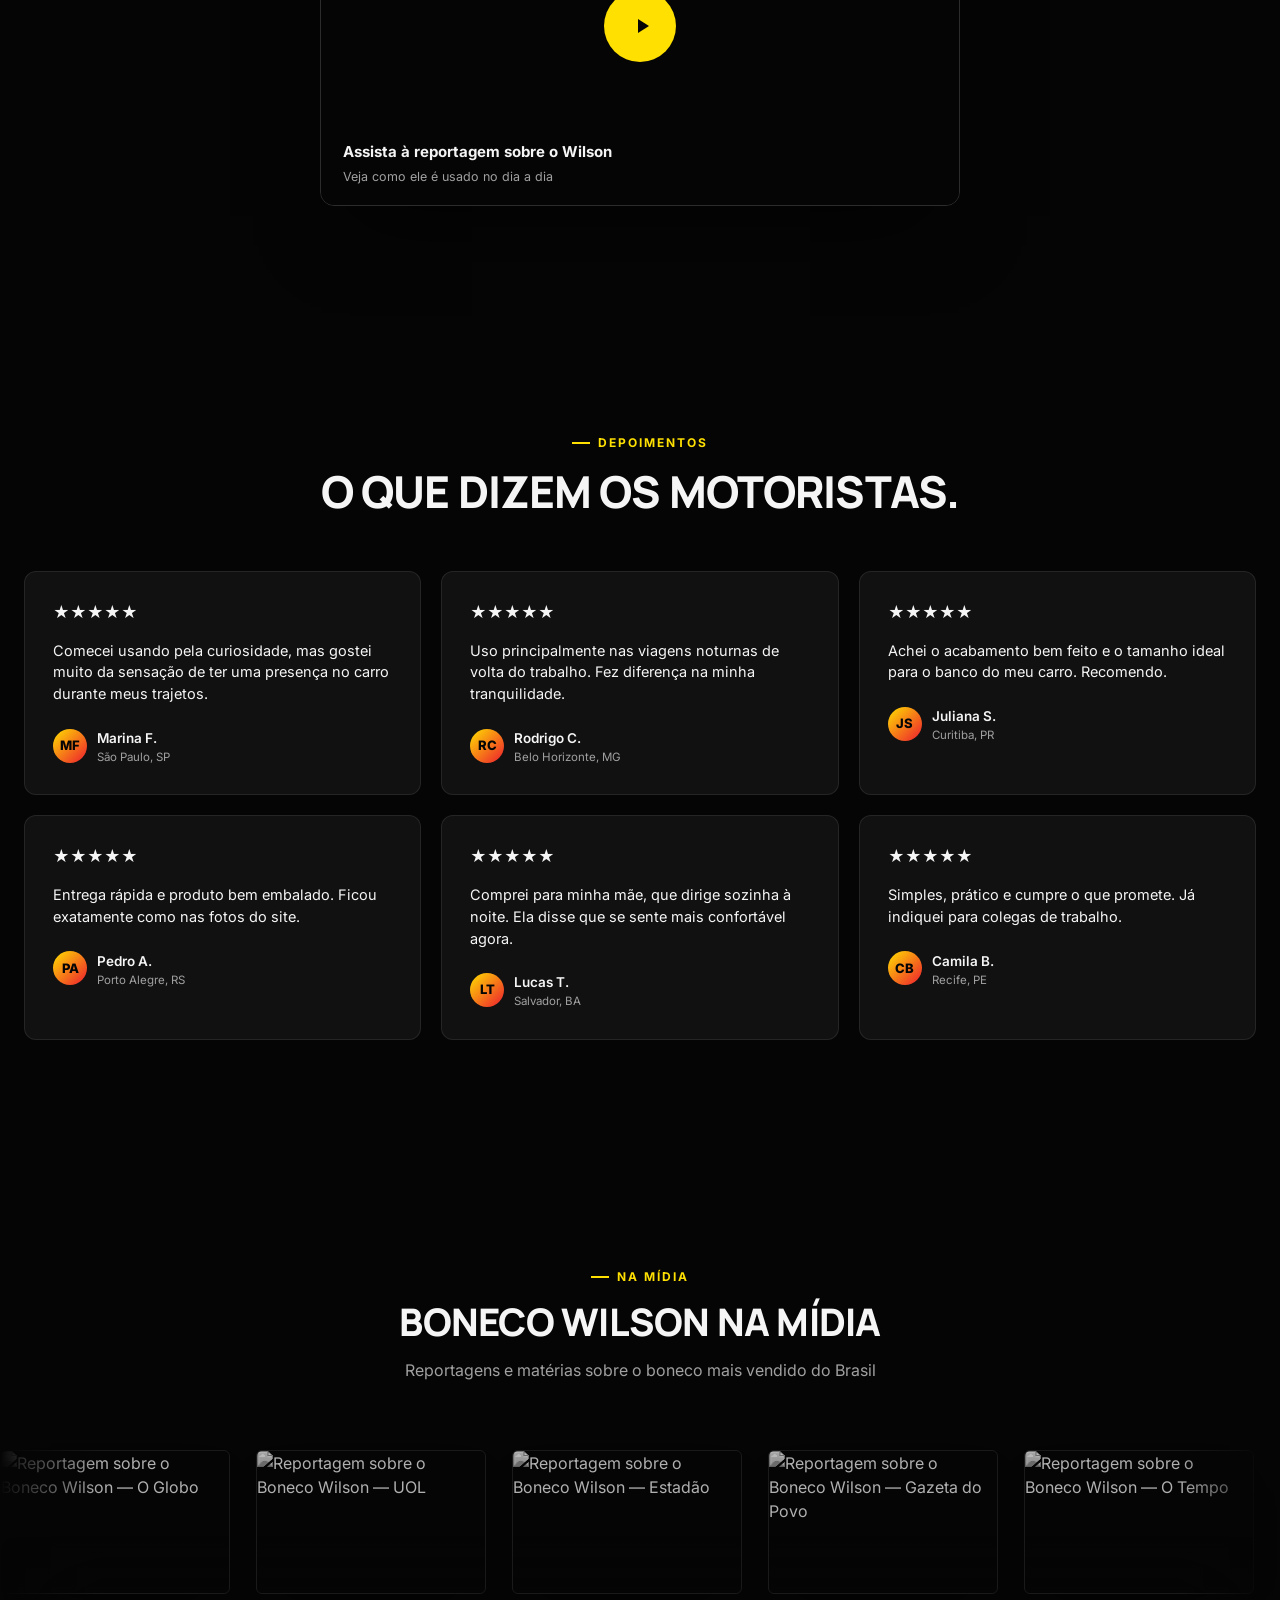
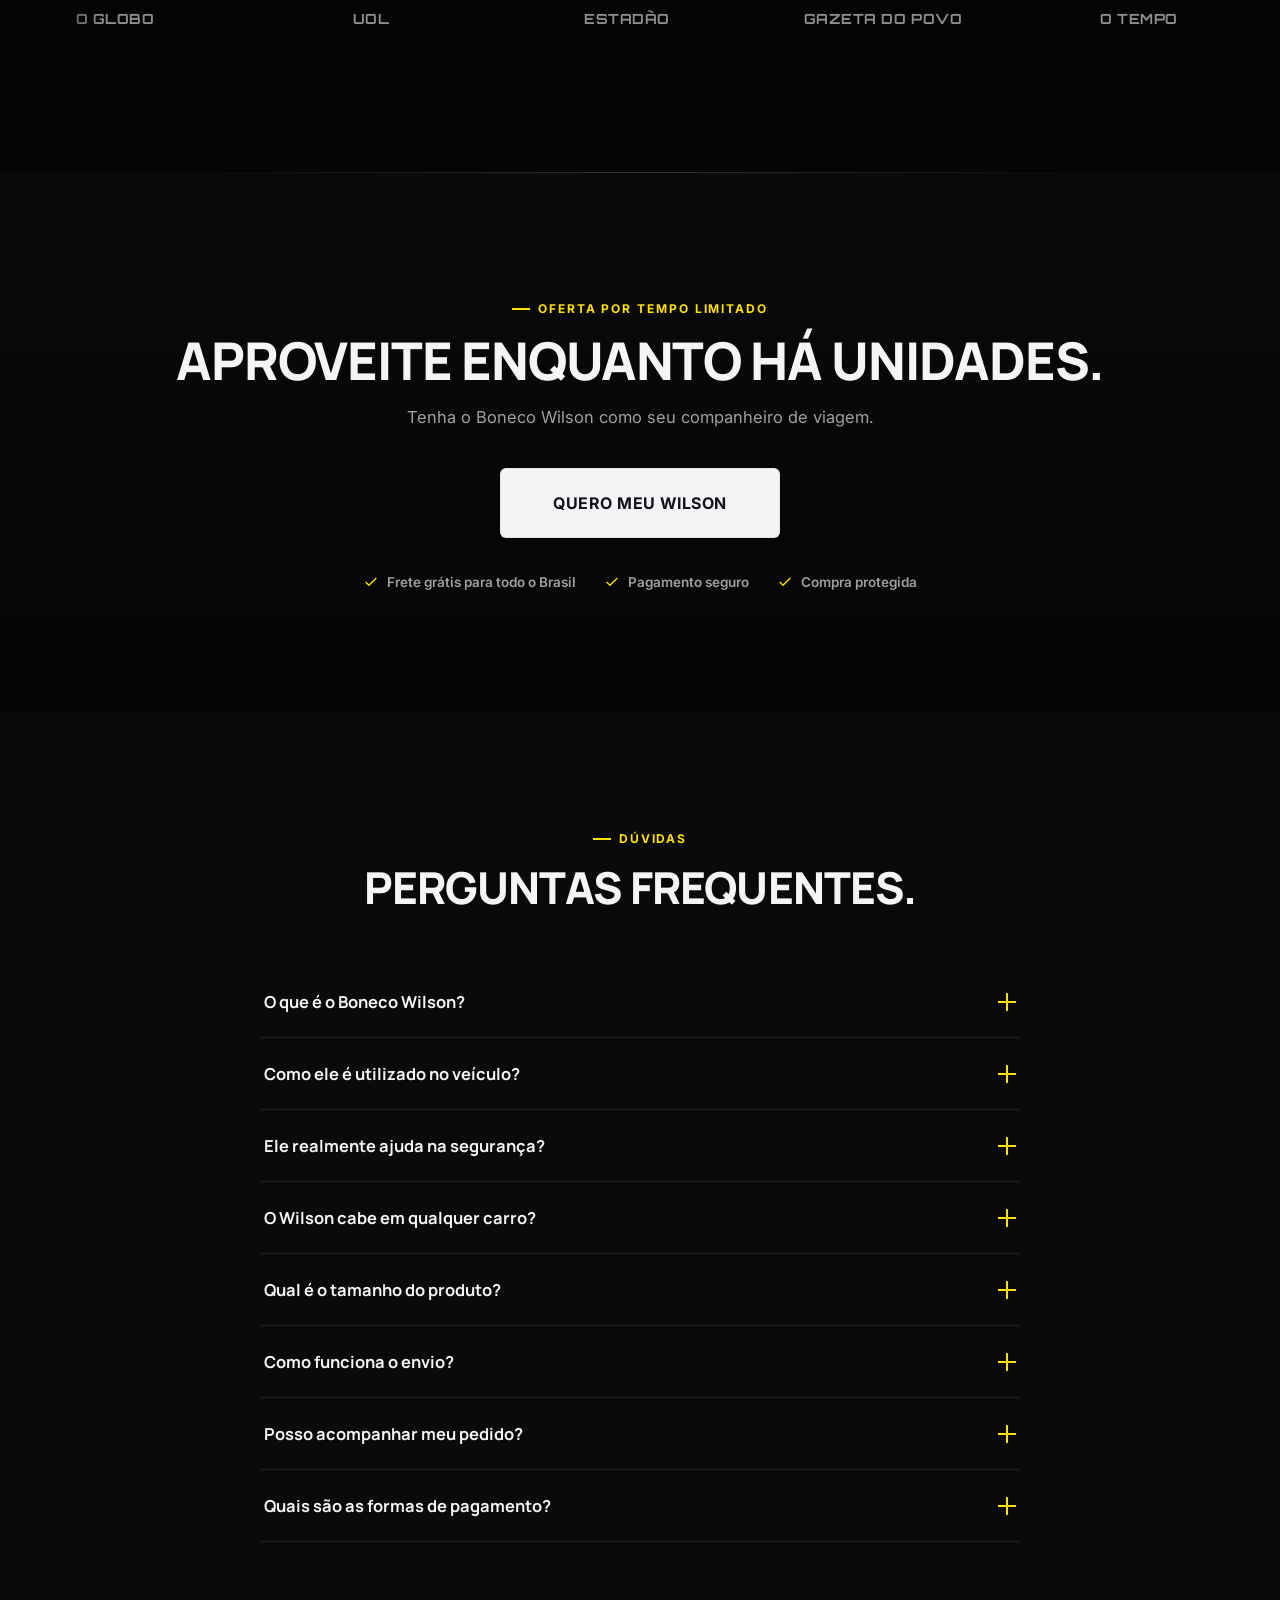
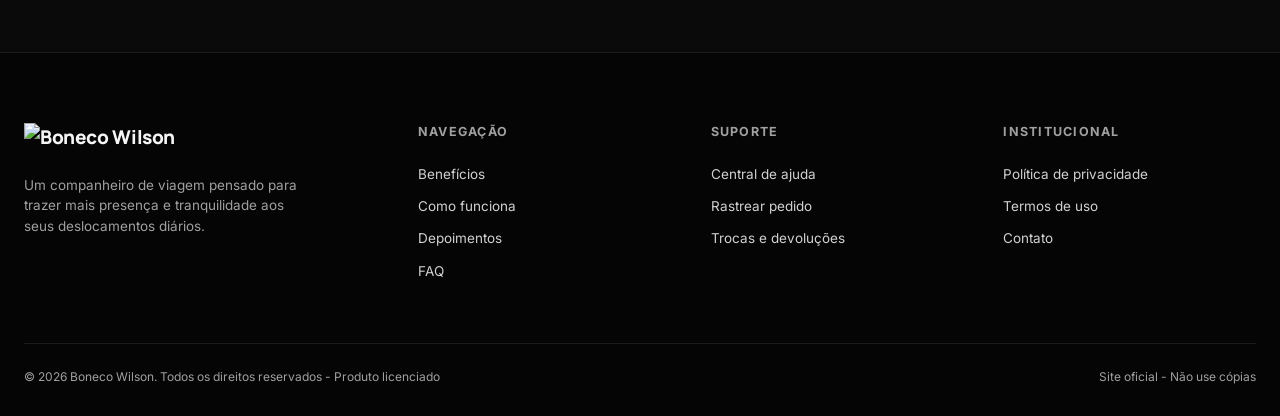
==== commit 7175ebab: "Add files via upload" ====
--- a/index.html
+++ b/index.html
@@ -125,51 +125,41 @@
     background-size:56px 56px;
     mask-image:radial-gradient(ellipse 70% 60% at 50% 50%, black, transparent 75%);
   }
-  .pre-stage{position:relative;width:100%;max-width:520px;padding:0 24px;}
-  .pre-road{
-    position:relative;height:2px;width:100%;
-    background:repeating-linear-gradient(90deg, var(--border-strong) 0 22px, transparent 22px 40px);
-    margin:0 auto;
-  }
-  .pre-car{
-    position:absolute;left:50%;bottom:2px;width:104px;height:auto;
-    transform:translateX(calc(-50% - 220px));
-    animation:carDrive 6s var(--ease) forwards;
-  }
-  .pre-car .wheel{transform-origin:center;animation:wheelSpin 6s linear forwards;}
-  .pre-car .brake-light{animation:brakeGlow 6s ease forwards;}
+  .pre-stage{position:relative;width:100%;max-width:520px;height:180px;padding:0 24px;}
+  .pre-car-wrap{
+    position:absolute;top:50%;left:50%;transform:translate(-50%,-50%);
+    width:190px;
+    animation:carWrapFade 6s var(--ease) forwards;
+  }
+  .pre-car-svg{width:100%;height:auto;display:block;overflow:visible;}
+  .pre-car-outline{fill:none;stroke:var(--yellow);stroke-width:1.6;}
+  .pre-car-fill{
+    fill:var(--yellow);
+    clip-path:inset(100% 0 0 0);
+    animation:carFillUp 4s linear forwards;
+  }
+  .pre-wheel{fill:#0A0A0A;}
+  .pre-wheel-hub{fill:#3a3a3a;}
   .pre-logo{
-    position:absolute;left:0;right:0;bottom:34px;text-align:center;
-    opacity:0;transform:translateY(10px) scale(.96);
+    position:absolute;top:50%;left:0;right:0;transform:translateY(-50%);text-align:center;
+    opacity:0;
     animation:logoReveal 6s var(--ease) forwards;
   }
   .pre-logo-img{height:52px;width:auto;margin:0 auto;display:block;}
   .pre-logo .pre-slogan{
     margin-top:14px;font-size:13px;font-weight:600;color:var(--text-secondary);letter-spacing:.03em;
   }
-  @keyframes carDrive{
-    0%{transform:translateX(calc(-50% - 220px));}
-    33.3%{transform:translateX(-50%);}
-    66.6%{transform:translateX(-50%);}
-    83.3%{transform:translateX(calc(-50% + 260px));}
-    100%{transform:translateX(calc(-50% + 260px));}
-  }
-  @keyframes wheelSpin{
-    0%{transform:rotate(0deg);}
-    33.3%{transform:rotate(320deg);}
-    66.6%{transform:rotate(320deg);}
-    83.3%{transform:rotate(680deg);}
-    100%{transform:rotate(680deg);}
-  }
-  @keyframes brakeGlow{
-    0%,27%{opacity:.3;}
-    31%,42%{opacity:1;filter:drop-shadow(0 0 6px rgba(237,27,47,.85));}
-    50%,100%{opacity:.3;filter:none;}
+  @keyframes carFillUp{
+    to{clip-path:inset(0% 0 0 0);}
+  }
+  @keyframes carWrapFade{
+    0%,66.6%{opacity:1;transform:translate(-50%,-50%) scale(1);}
+    83.3%,100%{opacity:0;transform:translate(-50%,-50%) scale(.9);}
   }
   @keyframes logoReveal{
-    0%,64%{opacity:0;transform:translateY(10px) scale(.96);}
-    83.3%{opacity:1;transform:translateY(0) scale(1);}
-    100%{opacity:1;transform:translateY(0) scale(1);}
+    0%,64%{opacity:0;transform:translateY(-50%) translateY(10px) scale(.96);}
+    83.3%{opacity:1;transform:translateY(-50%) translateY(0) scale(1);}
+    100%{opacity:1;transform:translateY(-50%) translateY(0) scale(1);}
   }
   @media (prefers-reduced-motion: reduce){
     #preloader{display:none !important;}
@@ -311,7 +301,11 @@
     animation:pulseBadge 2.2s ease-in-out infinite;
   }
   @keyframes pulseBadge{0%,100%{box-shadow:0 0 0 0 rgba(255,224,0,.55);}50%{box-shadow:0 0 0 6px rgba(255,224,0,0);}}
-  @media (max-width:640px){.announce{font-size:11.5px;padding:10px 14px;gap:10px;}}
+  @media (max-width:640px){
+    .announce{font-size:11.5px;padding:10px 14px;gap:10px;flex-wrap:nowrap;white-space:nowrap;}
+    .announce .divider,
+    .announce .seg:nth-child(3){display:none;}
+  }
 
   /* ===== Navbar ===== */
   header{
@@ -651,6 +645,10 @@
   .footer-col a{display:block;font-size:13.5px;color:var(--text);opacity:.85;padding:6px 0;transition:opacity .3s var(--ease), color .3s var(--ease);}
   .footer-col a:hover{opacity:1;color:var(--yellow);}
   .footer-bottom{display:flex;justify-content:space-between;flex-wrap:wrap;gap:12px;margin-top:56px;padding-top:24px;border-top:1px solid var(--border);font-size:12px;color:var(--text-secondary);}
+  .footer-mobile{display:none;text-align:center;}
+  .footer-mobile p{color:var(--text-secondary);font-size:12.5px;margin-bottom:6px;}
+  .footer-mobile a{color:var(--text-secondary);}
+  .footer-mobile a:hover{color:var(--yellow);}
 
   /* ===== Mobile sticky CTA ===== */
   .sticky-cta{
@@ -696,6 +694,8 @@
     .footer-grid{grid-template-columns:1fr;gap:32px;}
     .trust-inner{justify-content:flex-start;}
     .nav-cta .btn{padding:10px 16px;font-size:12px;}
+    .footer-full{display:none;}
+    .footer-mobile{display:block;}
   }
 
   @media (prefers-reduced-motion: reduce){
@@ -709,18 +709,19 @@
 <div id="preloader" aria-hidden="true">
   <div class="pre-grid"></div>
   <div class="pre-stage">
-    <svg class="pre-car" viewBox="0 0 104 44" xmlns="http://www.w3.org/2000/svg">
-      <ellipse cx="52" cy="38" rx="46" ry="3" fill="rgba(0,0,0,.45)"/>
-      <path d="M6 27c0-2 2-4 5-4l6-10c2-3 5-5 9-5h20c4 0 7 2 9 5l7 9c5 1 9 2 11 4 2 1 3 3 3 5v3c0 2-1 3-3 3h-4a8 8 0 01-16 0H29a8 8 0 01-16 0H9c-2 0-3-1-3-3z" fill="#FFE000"/>
-      <path d="M23 13l-4 9h15v-9z" fill="#111111" opacity=".9"/>
-      <path d="M37 13v9h13l-3-9z" fill="#111111" opacity=".9"/>
-      <rect class="brake-light" x="4" y="21" width="4" height="4" rx="1.4" fill="#ED1B2F"/>
-      <circle class="wheel" cx="29" cy="34" r="7" fill="#0A0A0A"/>
-      <circle cx="29" cy="34" r="2.6" fill="#A0A0A0"/>
-      <circle class="wheel" cx="75" cy="34" r="7" fill="#0A0A0A"/>
-      <circle cx="75" cy="34" r="2.6" fill="#A0A0A0"/>
-    </svg>
-    <div class="pre-road"></div>
+    <div class="pre-car-wrap">
+      <svg class="pre-car-svg" viewBox="0 0 104 44" xmlns="http://www.w3.org/2000/svg" xmlns:xlink="http://www.w3.org/1999/xlink">
+        <defs>
+          <path id="carBody" d="M6 27c0-2 2-4 5-4l6-10c2-3 5-5 9-5h20c4 0 7 2 9 5l7 9c5 1 9 2 11 4 2 1 3 3 3 5v3c0 2-1 3-3 3h-4a8 8 0 01-16 0H29a8 8 0 01-16 0H9c-2 0-3-1-3-3z"/>
+        </defs>
+        <use href="#carBody" xlink:href="#carBody" class="pre-car-fill"/>
+        <use href="#carBody" xlink:href="#carBody" class="pre-car-outline"/>
+        <circle class="pre-wheel" cx="29" cy="34" r="7"/>
+        <circle class="pre-wheel-hub" cx="29" cy="34" r="2.6"/>
+        <circle class="pre-wheel" cx="75" cy="34" r="7"/>
+        <circle class="pre-wheel-hub" cx="75" cy="34" r="2.6"/>
+      </svg>
+    </div>
     <div class="pre-logo">
       <img src="https://drive.google.com/thumbnail?id=1Fca_v2fM8sRoi5nVwrLWC67goNkXE8_x&sz=w500" alt="Boneco Wilson" class="pre-logo-img">
       <p class="pre-slogan">Simulando presença, uma camada extra de segurança.</p>
@@ -1100,7 +1101,6 @@
   <a href="#como-funciona">Como funciona</a>
   <a href="#depoimentos">Depoimentos</a>
   <a href="#faq">FAQ</a>
-  <a href="pagamento.html" class="btn btn-primary fx-spec"><span class="btn-label">Quero meu Wilson</span></a>
 </div>
 
 <main id="top">
@@ -1411,32 +1411,38 @@
 
 <footer>
   <div class="container">
-    <div class="footer-grid">
-      <div class="footer-brand">
-        <a href="#top" class="logo">
-          <img src="https://drive.google.com/thumbnail?id=1Fca_v2fM8sRoi5nVwrLWC67goNkXE8_x&sz=w500" alt="Boneco Wilson" class="logo-img">
-        </a>
-        <p>Um companheiro de viagem pensado para trazer mais presença e tranquilidade aos seus deslocamentos diários.</p>
-      </div>
-      <div class="footer-col"><h5>Navegação</h5>
-        <a href="#beneficios">Benefícios</a><a href="#como-funciona">Como funciona</a><a href="#depoimentos">Depoimentos</a><a href="#faq">FAQ</a>
-      </div>
-      <div class="footer-col"><h5>Suporte</h5>
-        <a href="https://wa.me/5511997343865?text=Ol%C3%A1!%20Preciso%20de%20ajuda%20com%20o%20Boneco%20Wilson." target="_blank" rel="noopener">Central de ajuda</a><a href="https://wa.me/5511997343865?text=Ol%C3%A1!%20Quero%20rastrear%20meu%20pedido%20do%20Boneco%20Wilson." target="_blank" rel="noopener">Rastrear pedido</a><a href="https://wa.me/5511997343865?text=Ol%C3%A1!%20Preciso%20de%20ajuda%20com%20troca%20ou%20devolu%C3%A7%C3%A3o." target="_blank" rel="noopener">Trocas e devoluções</a>
-      </div>
-      <div class="footer-col"><h5>Institucional</h5>
-        <a href="#" class="js-open-legal" data-modal="privacy-modal">Política de privacidade</a><a href="#" class="js-open-legal" data-modal="terms-modal">Termos de uso</a><a href="https://wa.me/5511997343865?text=Ol%C3%A1!%20Gostaria%20de%20falar%20sobre%20o%20Boneco%20Wilson." target="_blank" rel="noopener">Contato</a>
-      </div>
-    </div>
-    <div class="footer-bottom">
-      <span>© 2026 Boneco Wilson. Todos os direitos reservados - Produto licenciado</span>
-      <span>Site oficial - Não use cópias</span>
+    <div class="footer-full">
+      <div class="footer-grid">
+        <div class="footer-brand">
+          <a href="#top" class="logo">
+            <img src="https://drive.google.com/thumbnail?id=1Fca_v2fM8sRoi5nVwrLWC67goNkXE8_x&sz=w500" alt="Boneco Wilson" class="logo-img">
+          </a>
+          <p>Um companheiro de viagem pensado para trazer mais presença e tranquilidade aos seus deslocamentos diários.</p>
+        </div>
+        <div class="footer-col"><h5>Navegação</h5>
+          <a href="#beneficios">Benefícios</a><a href="#como-funciona">Como funciona</a><a href="#depoimentos">Depoimentos</a><a href="#faq">FAQ</a>
+        </div>
+        <div class="footer-col"><h5>Suporte</h5>
+          <a href="https://wa.me/5511997343865?text=Ol%C3%A1!%20Preciso%20de%20ajuda%20com%20o%20Boneco%20Wilson." target="_blank" rel="noopener">Central de ajuda</a><a href="https://wa.me/5511997343865?text=Ol%C3%A1!%20Quero%20rastrear%20meu%20pedido%20do%20Boneco%20Wilson." target="_blank" rel="noopener">Rastrear pedido</a><a href="https://wa.me/5511997343865?text=Ol%C3%A1!%20Preciso%20de%20ajuda%20com%20troca%20ou%20devolu%C3%A7%C3%A3o." target="_blank" rel="noopener">Trocas e devoluções</a>
+        </div>
+        <div class="footer-col"><h5>Institucional</h5>
+          <a href="#" class="js-open-legal" data-modal="privacy-modal">Política de privacidade</a><a href="#" class="js-open-legal" data-modal="terms-modal">Termos de uso</a><a href="https://wa.me/5511997343865?text=Ol%C3%A1!%20Gostaria%20de%20falar%20sobre%20o%20Boneco%20Wilson." target="_blank" rel="noopener">Contato</a>
+        </div>
+      </div>
+      <div class="footer-bottom">
+        <span>© 2026 Boneco Wilson. Todos os direitos reservados - Produto licenciado</span>
+        <span>Site oficial - Não use cópias</span>
+      </div>
+    </div>
+    <div class="footer-mobile">
+      <p class="footer-legal-links"><a href="#" class="js-open-legal" data-modal="privacy-modal">Política de privacidade</a> · <a href="#" class="js-open-legal" data-modal="terms-modal">Termos de uso</a></p>
+      <p>Site oficial - Produto licenciado</p>
     </div>
   </div>
 </footer>
 
 <div class="sticky-cta" id="sticky-cta">
-  <a href="pagamento.html" class="btn btn-primary fx-spec"><span class="btn-label">Quero meu Wilson</span></a>
+  <a href="pagamento.html" class="btn btn-primary fx-spec"><span class="btn-label">Comprar sem juros</span></a>
 </div>
 
 <script>
@@ -1686,6 +1692,10 @@
     var dragMoved = false;
     var dragStartX = 0;
     var checkTimeout = null;
+    var isMobileViewport = window.matchMedia('(max-width:1080px)').matches;
+    window.addEventListener('resize', function(){
+      isMobileViewport = window.matchMedia('(max-width:1080px)').matches;
+    });
 
     function lerp(p1, p2, t){ return p1 + (p2 - p1) * t; }
 
@@ -1711,7 +1721,10 @@
       checkTimeout = setTimeout(onCheck, 200);
     }
 
+    // Mobile-only: gentle continuous auto-scroll when the user isn't actively touching the gallery
+    var mobileIdleDrift = 0.35;
     function galleryTick(){
+      if(isMobileViewport && !isDown){ scroll.target -= mobileIdleDrift; }
       scroll.current = lerp(scroll.current, scroll.target, galleryScrollEase);
       if(loopWidth > 0){
         while(scroll.current <= -loopWidth){ scroll.current += loopWidth; scroll.target += loopWidth; }
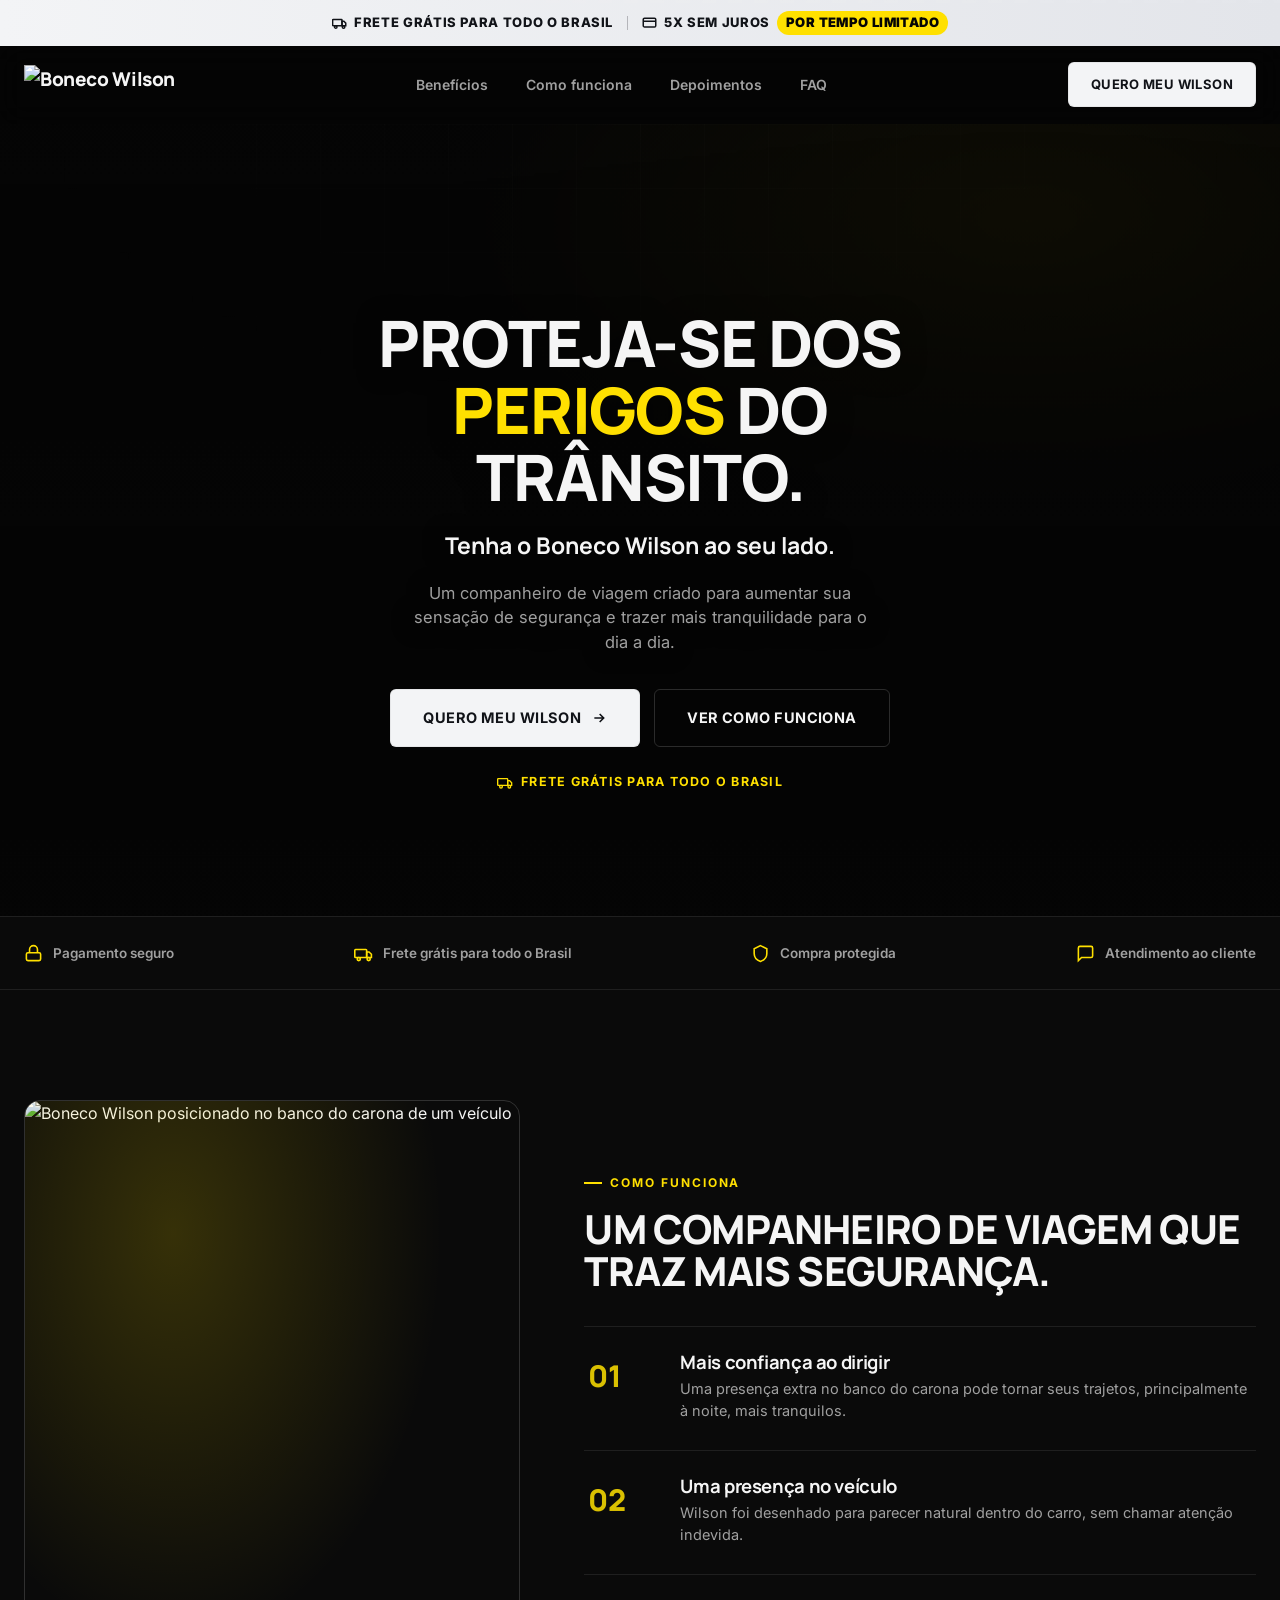
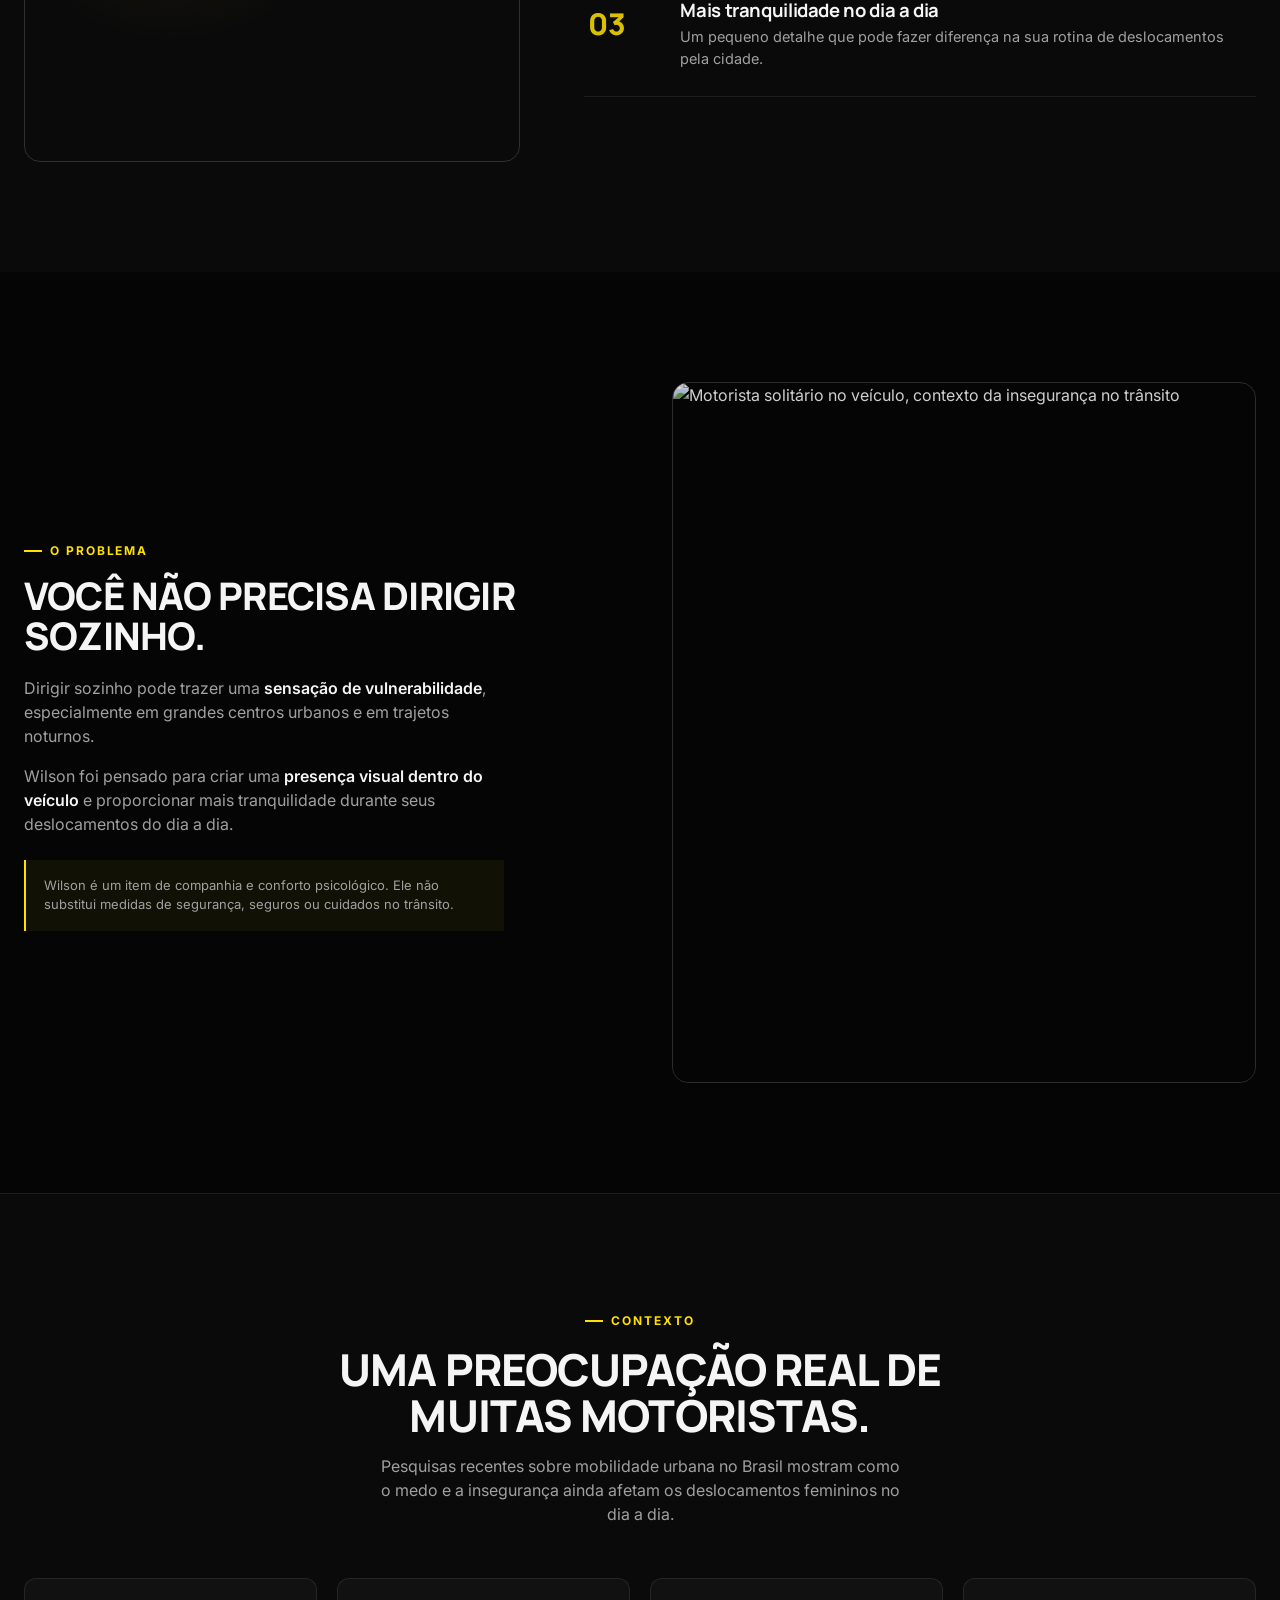
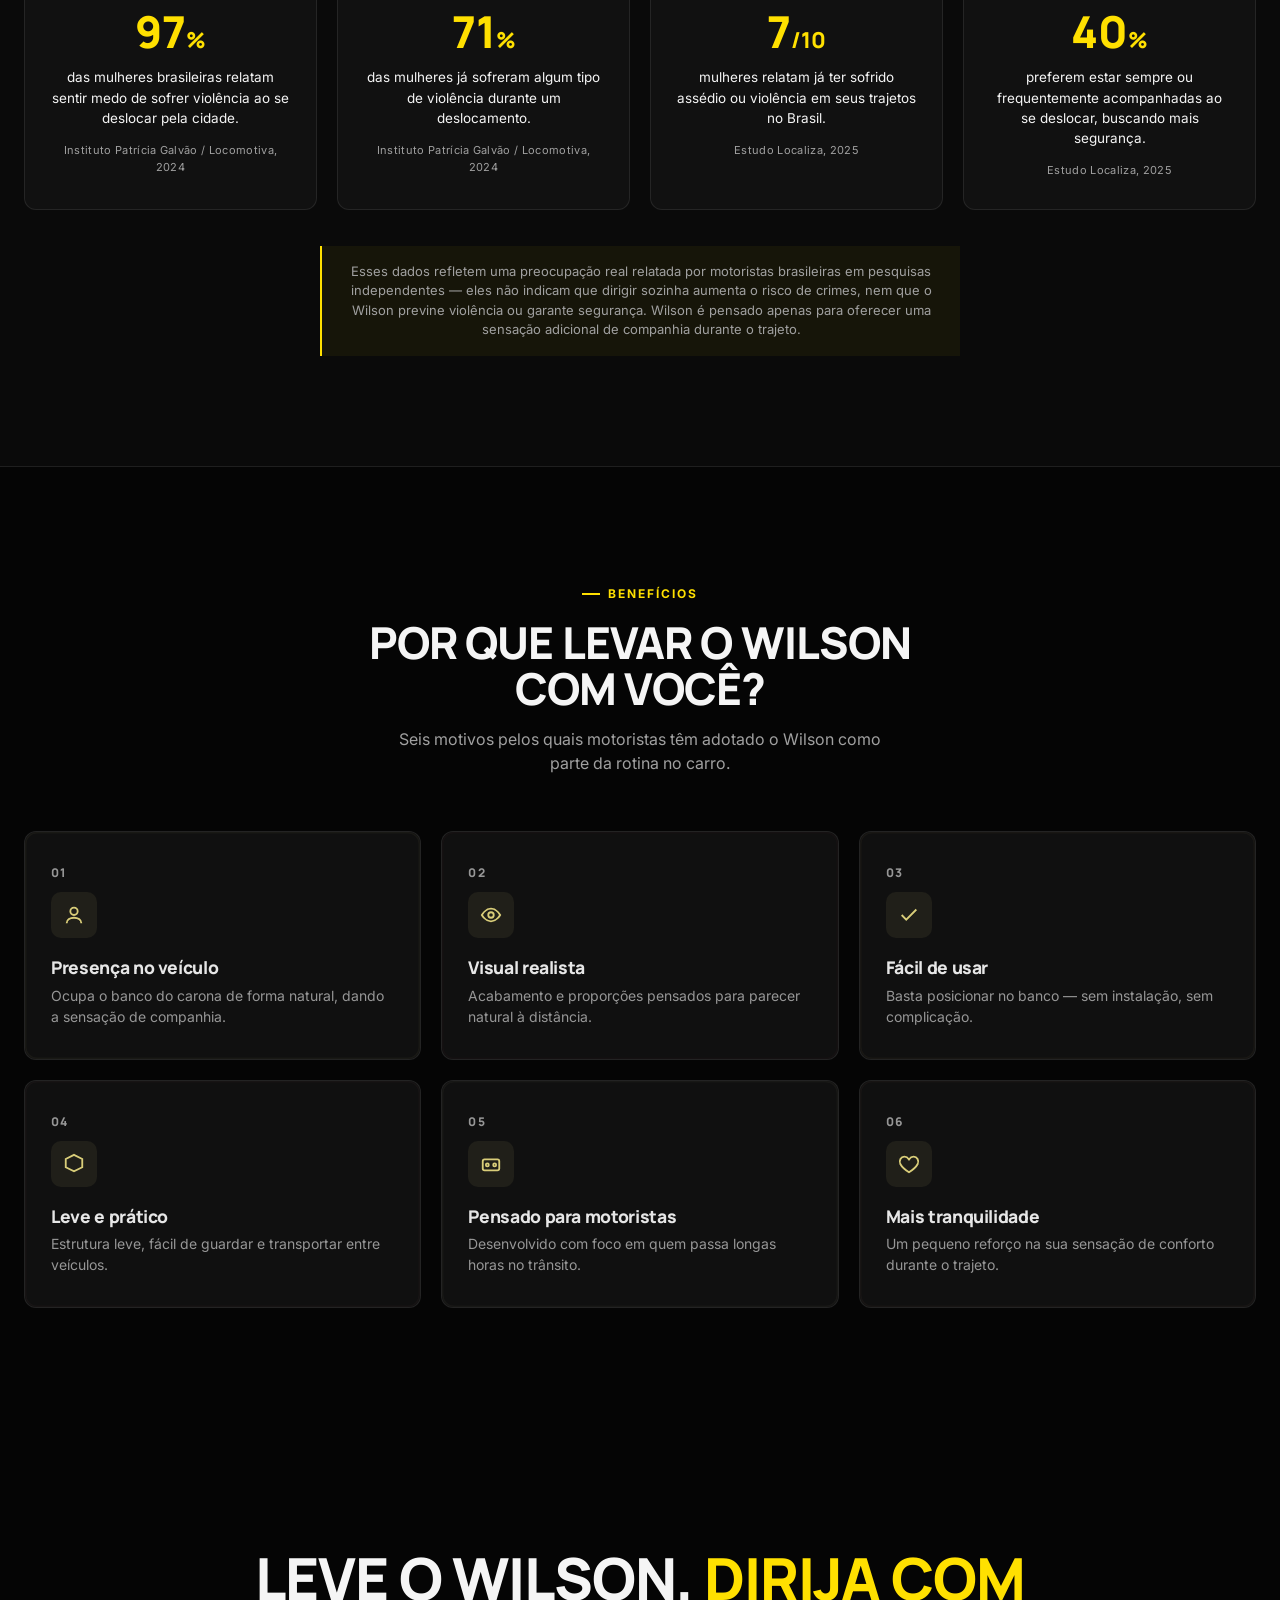
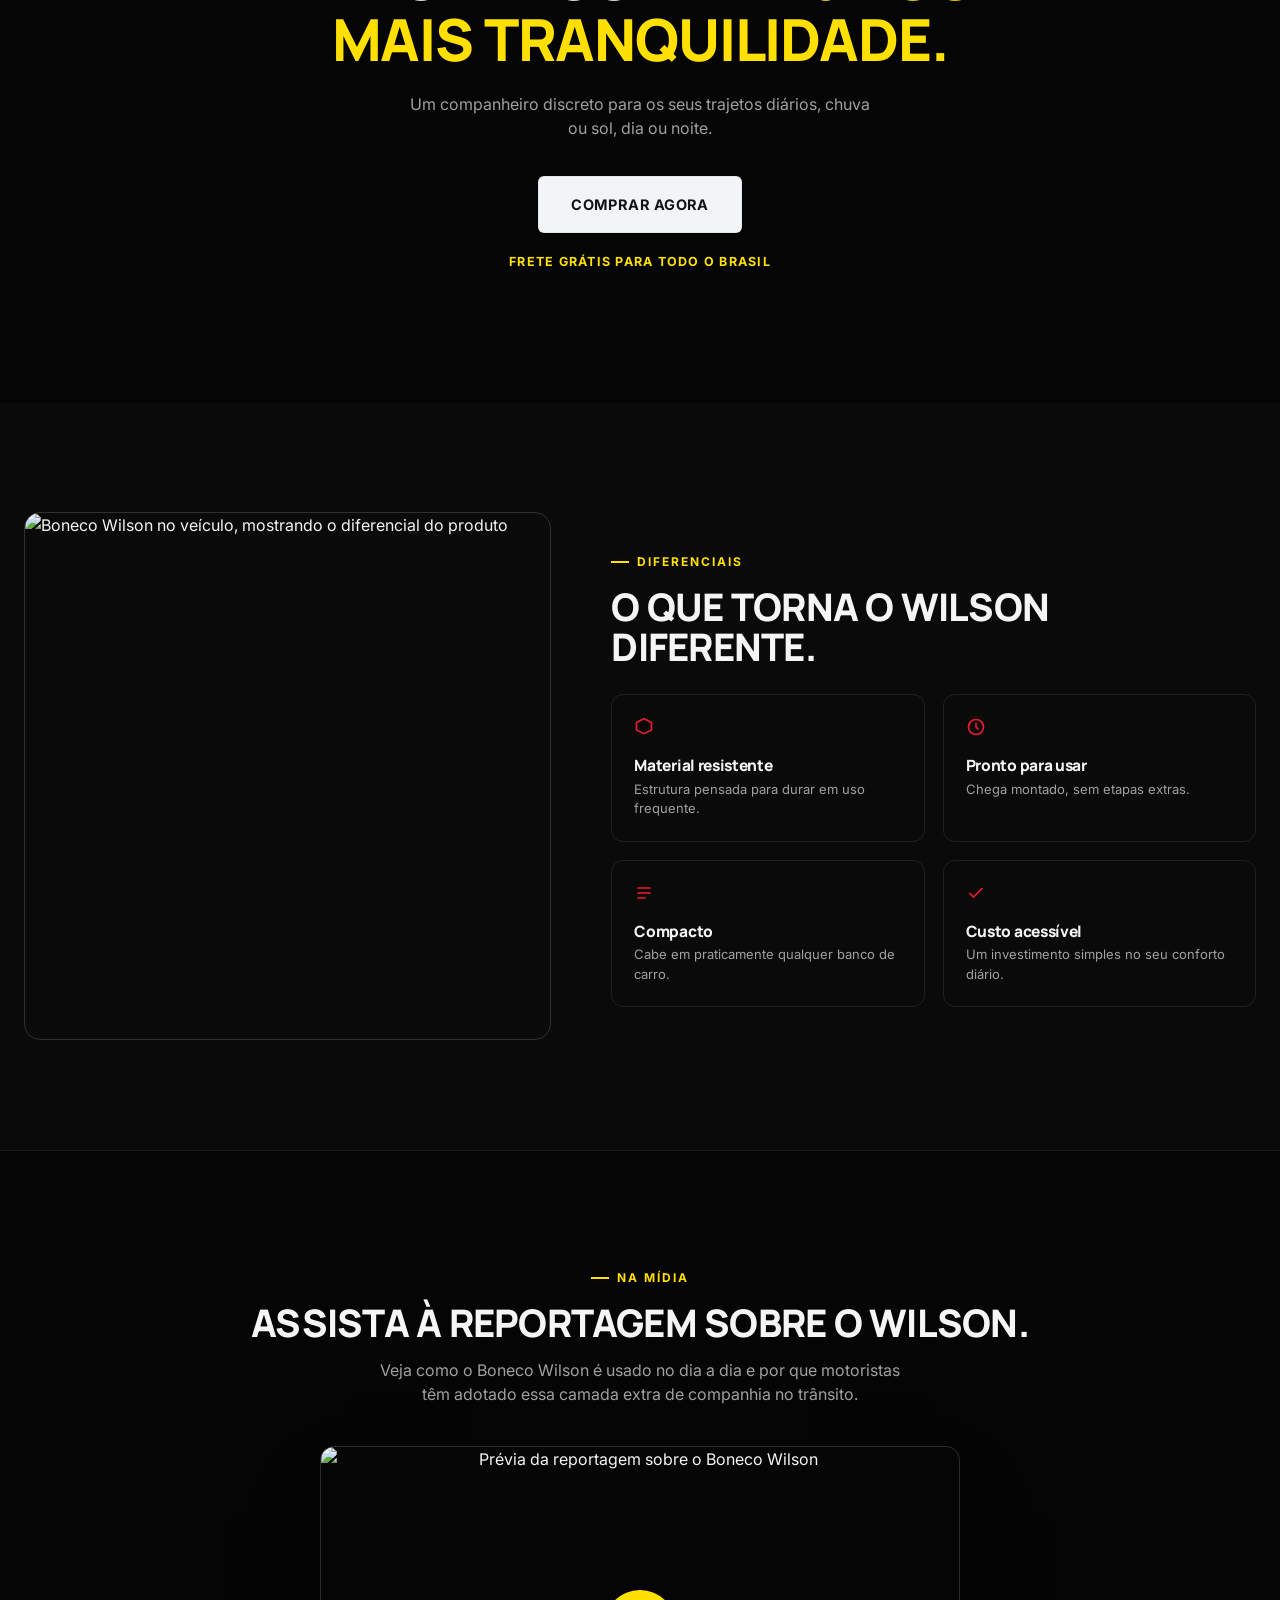
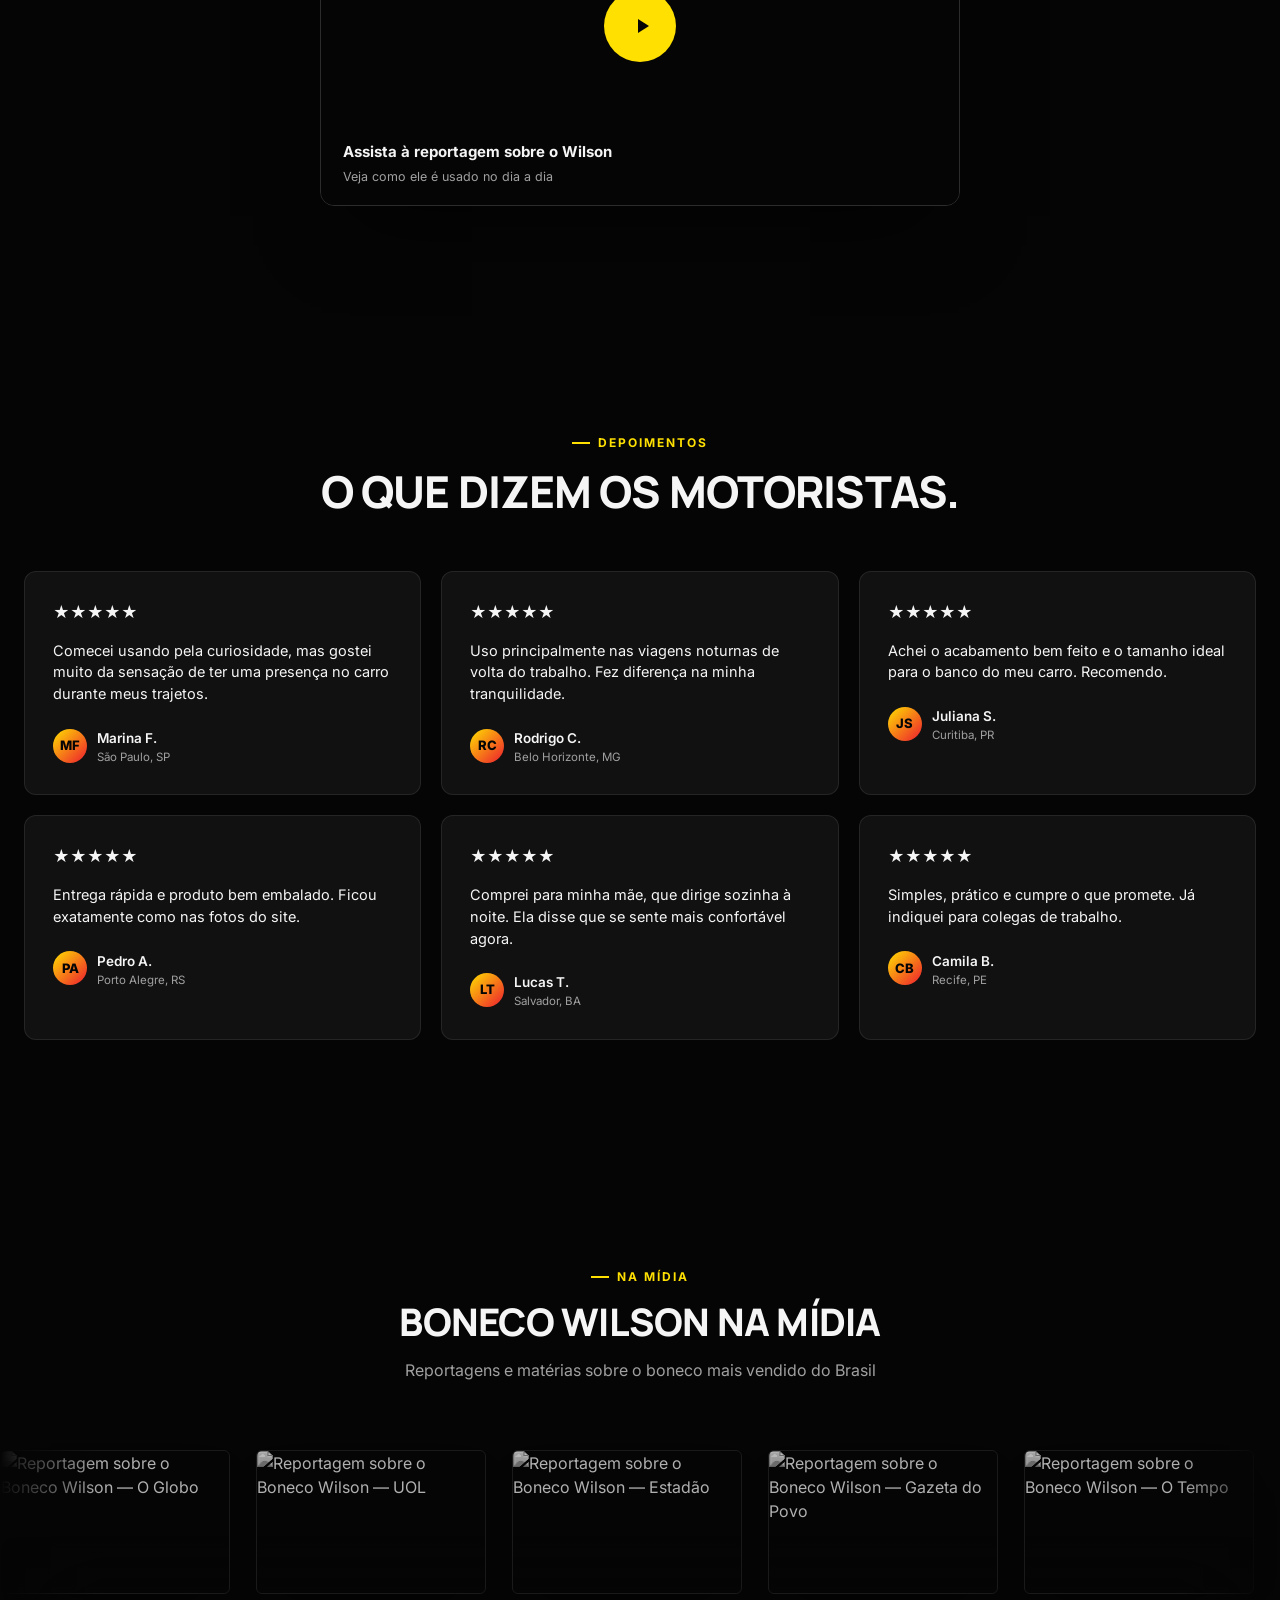
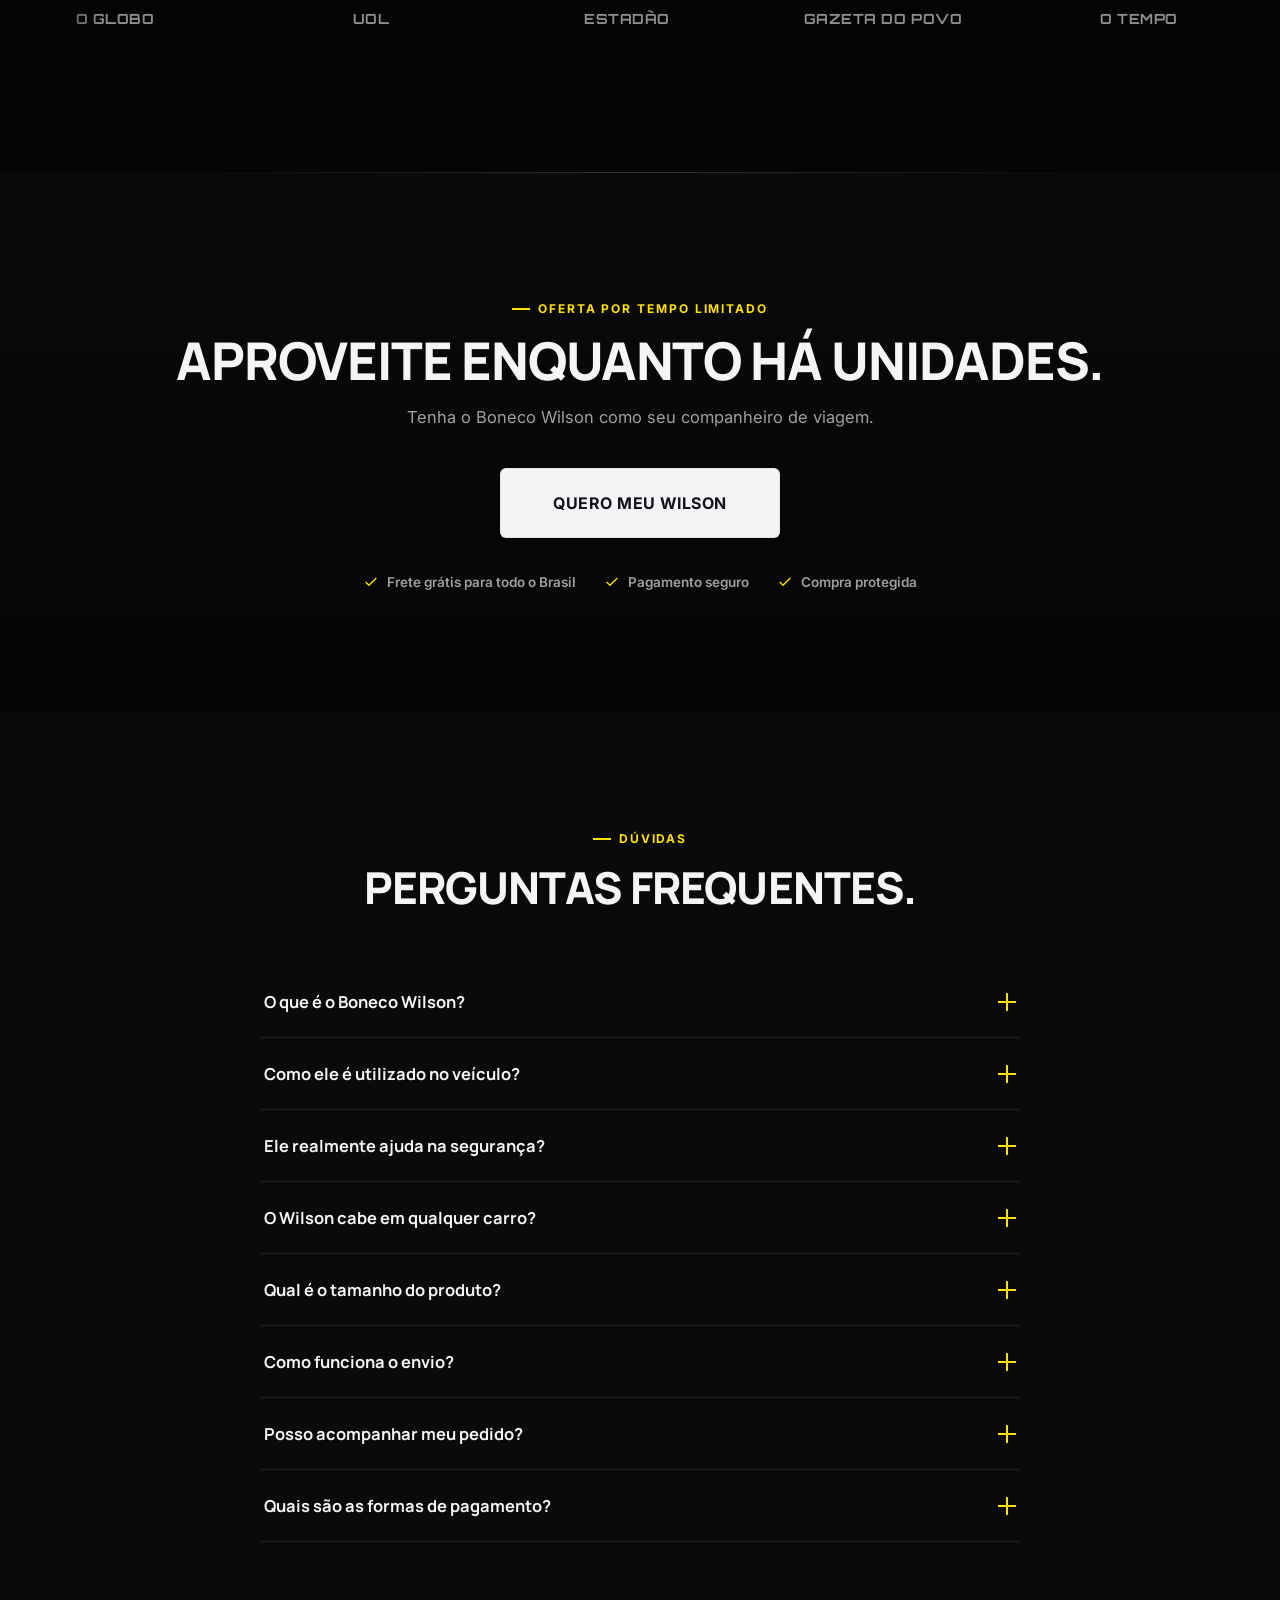
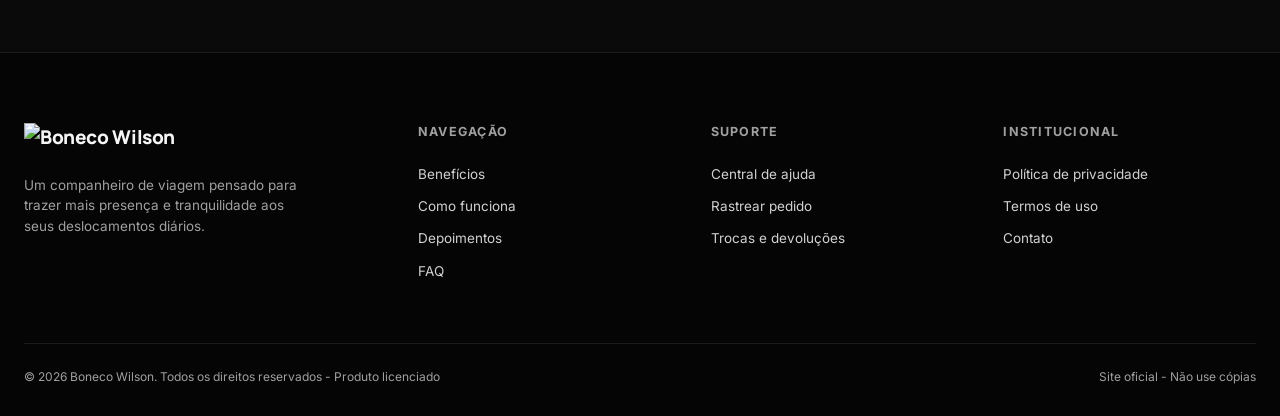
==== commit ba752768: "Add files via upload" ====
--- a/index.html
+++ b/index.html
@@ -112,59 +112,6 @@
     transition:width .08s linear;
   }
 
-  /* ===== Preloader ===== */
-  #preloader{
-    position:fixed;inset:0;z-index:9999;background:var(--black);
-    display:flex;align-items:center;justify-content:center;overflow:hidden;
-    transition:opacity .6s var(--ease), visibility .6s var(--ease);
-  }
-  #preloader.fade-out{opacity:0;visibility:hidden;pointer-events:none;}
-  #preloader .pre-grid{
-    position:absolute;inset:0;opacity:.1;
-    background-image:linear-gradient(var(--border-strong) 1px, transparent 1px),linear-gradient(90deg,var(--border-strong) 1px, transparent 1px);
-    background-size:56px 56px;
-    mask-image:radial-gradient(ellipse 70% 60% at 50% 50%, black, transparent 75%);
-  }
-  .pre-stage{position:relative;width:100%;max-width:520px;height:180px;padding:0 24px;}
-  .pre-car-wrap{
-    position:absolute;top:50%;left:50%;transform:translate(-50%,-50%);
-    width:190px;
-    animation:carWrapFade 6s var(--ease) forwards;
-  }
-  .pre-car-svg{width:100%;height:auto;display:block;overflow:visible;}
-  .pre-car-outline{fill:none;stroke:var(--yellow);stroke-width:1.6;}
-  .pre-car-fill{
-    fill:var(--yellow);
-    clip-path:inset(100% 0 0 0);
-    animation:carFillUp 4s linear forwards;
-  }
-  .pre-wheel{fill:#0A0A0A;}
-  .pre-wheel-hub{fill:#3a3a3a;}
-  .pre-logo{
-    position:absolute;top:50%;left:0;right:0;transform:translateY(-50%);text-align:center;
-    opacity:0;
-    animation:logoReveal 6s var(--ease) forwards;
-  }
-  .pre-logo-img{height:52px;width:auto;margin:0 auto;display:block;}
-  .pre-logo .pre-slogan{
-    margin-top:14px;font-size:13px;font-weight:600;color:var(--text-secondary);letter-spacing:.03em;
-  }
-  @keyframes carFillUp{
-    to{clip-path:inset(0% 0 0 0);}
-  }
-  @keyframes carWrapFade{
-    0%,66.6%{opacity:1;transform:translate(-50%,-50%) scale(1);}
-    83.3%,100%{opacity:0;transform:translate(-50%,-50%) scale(.9);}
-  }
-  @keyframes logoReveal{
-    0%,64%{opacity:0;transform:translateY(-50%) translateY(10px) scale(.96);}
-    83.3%{opacity:1;transform:translateY(-50%) translateY(0) scale(1);}
-    100%{opacity:1;transform:translateY(-50%) translateY(0) scale(1);}
-  }
-  @media (prefers-reduced-motion: reduce){
-    #preloader{display:none !important;}
-  }
-
   /* ===== Video modal ===== */
   #video-modal{
     position:fixed;inset:0;z-index:2000;display:flex;align-items:center;justify-content:center;
@@ -705,48 +652,6 @@
 </style>
 </head>
 <body>
-
-<div id="preloader" aria-hidden="true">
-  <div class="pre-grid"></div>
-  <div class="pre-stage">
-    <div class="pre-car-wrap">
-      <svg class="pre-car-svg" viewBox="0 0 104 44" xmlns="http://www.w3.org/2000/svg" xmlns:xlink="http://www.w3.org/1999/xlink">
-        <defs>
-          <path id="carBody" d="M6 27c0-2 2-4 5-4l6-10c2-3 5-5 9-5h20c4 0 7 2 9 5l7 9c5 1 9 2 11 4 2 1 3 3 3 5v3c0 2-1 3-3 3h-4a8 8 0 01-16 0H29a8 8 0 01-16 0H9c-2 0-3-1-3-3z"/>
-        </defs>
-        <use href="#carBody" xlink:href="#carBody" class="pre-car-fill"/>
-        <use href="#carBody" xlink:href="#carBody" class="pre-car-outline"/>
-        <circle class="pre-wheel" cx="29" cy="34" r="7"/>
-        <circle class="pre-wheel-hub" cx="29" cy="34" r="2.6"/>
-        <circle class="pre-wheel" cx="75" cy="34" r="7"/>
-        <circle class="pre-wheel-hub" cx="75" cy="34" r="2.6"/>
-      </svg>
-    </div>
-    <div class="pre-logo">
-      <img src="https://drive.google.com/thumbnail?id=1Fca_v2fM8sRoi5nVwrLWC67goNkXE8_x&sz=w500" alt="Boneco Wilson" class="pre-logo-img">
-      <p class="pre-slogan">Simulando presença, uma camada extra de segurança.</p>
-    </div>
-  </div>
-</div>
-
-<script>
-  (function(){
-    var reduceMotion = window.matchMedia('(prefers-reduced-motion: reduce)').matches;
-    var pre = document.getElementById('preloader');
-    if(reduceMotion){
-      pre.style.display = 'none';
-      return;
-    }
-    document.body.style.overflow = 'hidden';
-    window.setTimeout(function(){
-      pre.classList.add('fade-out');
-      window.setTimeout(function(){
-        pre.style.display = 'none';
-        document.body.style.overflow = '';
-      }, 620);
-    }, 6000);
-  })();
-</script>
 
 <div id="scroll-progress"></div>
 
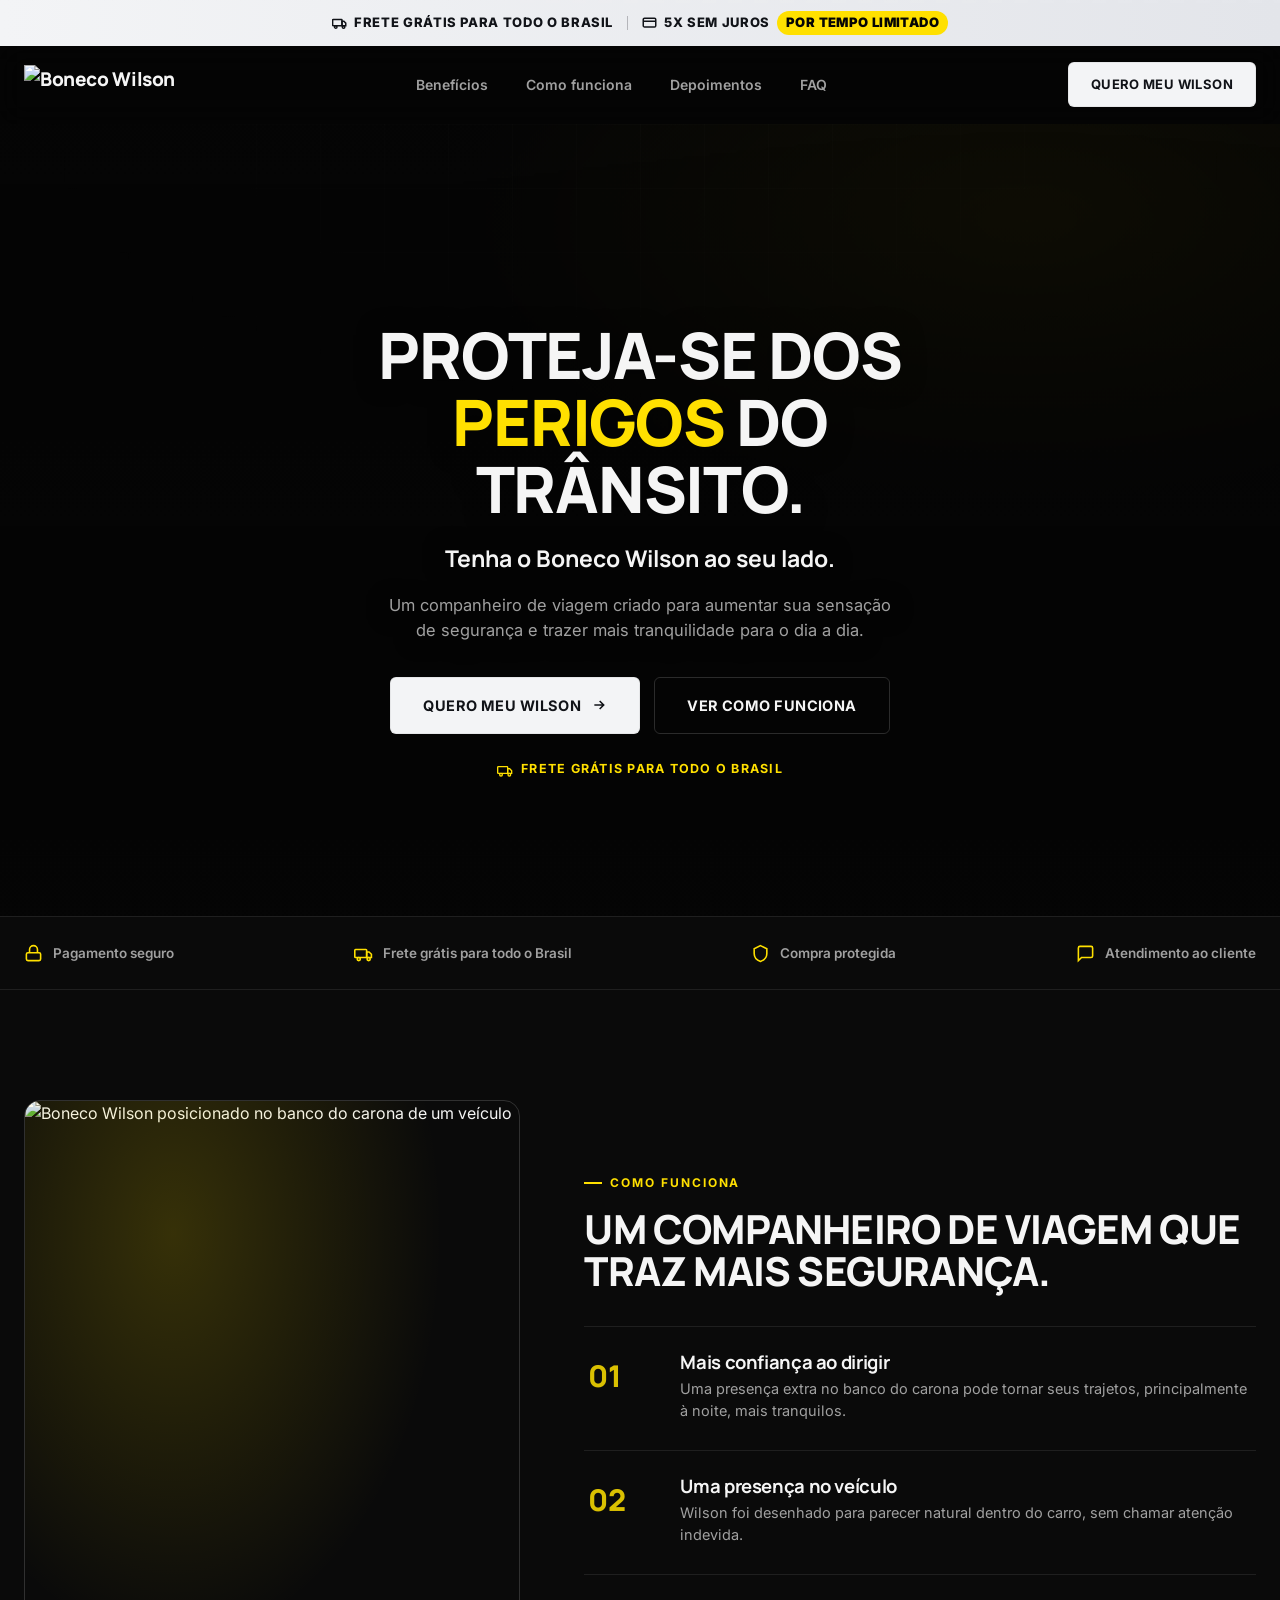
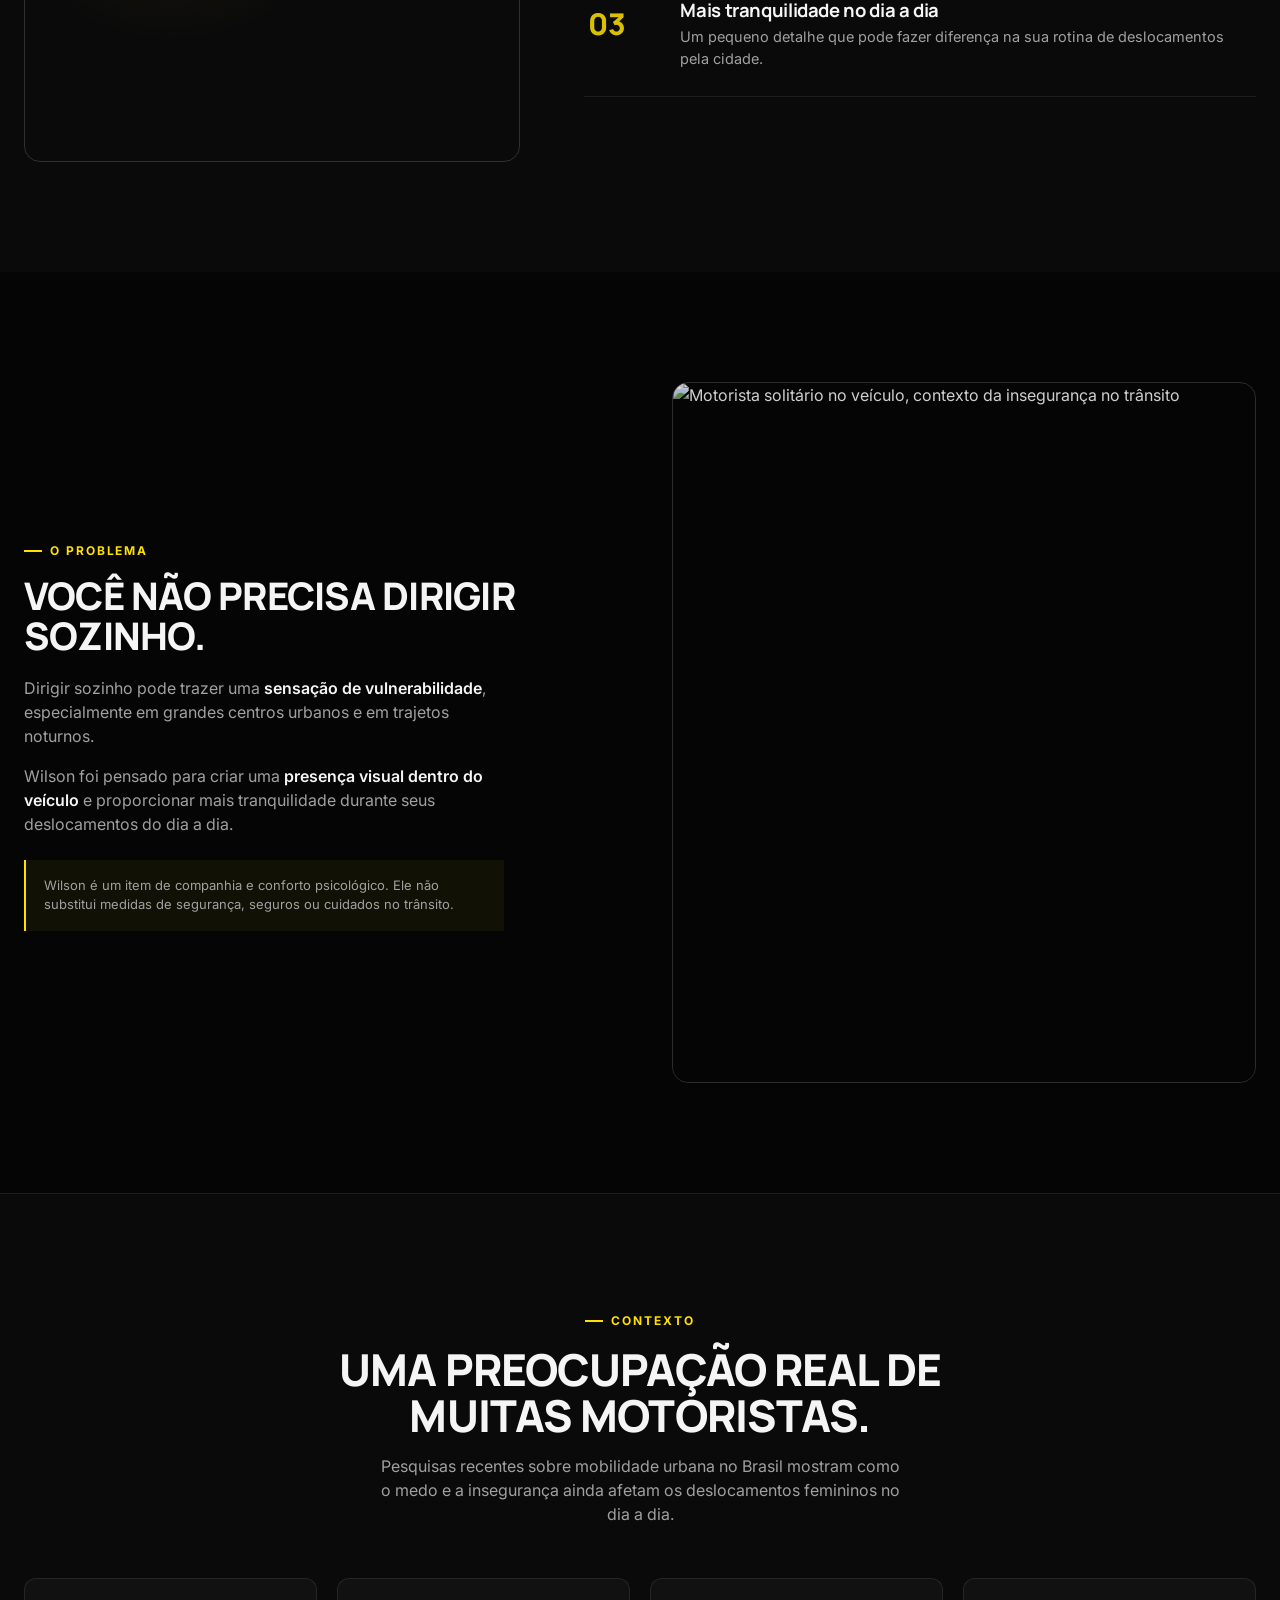
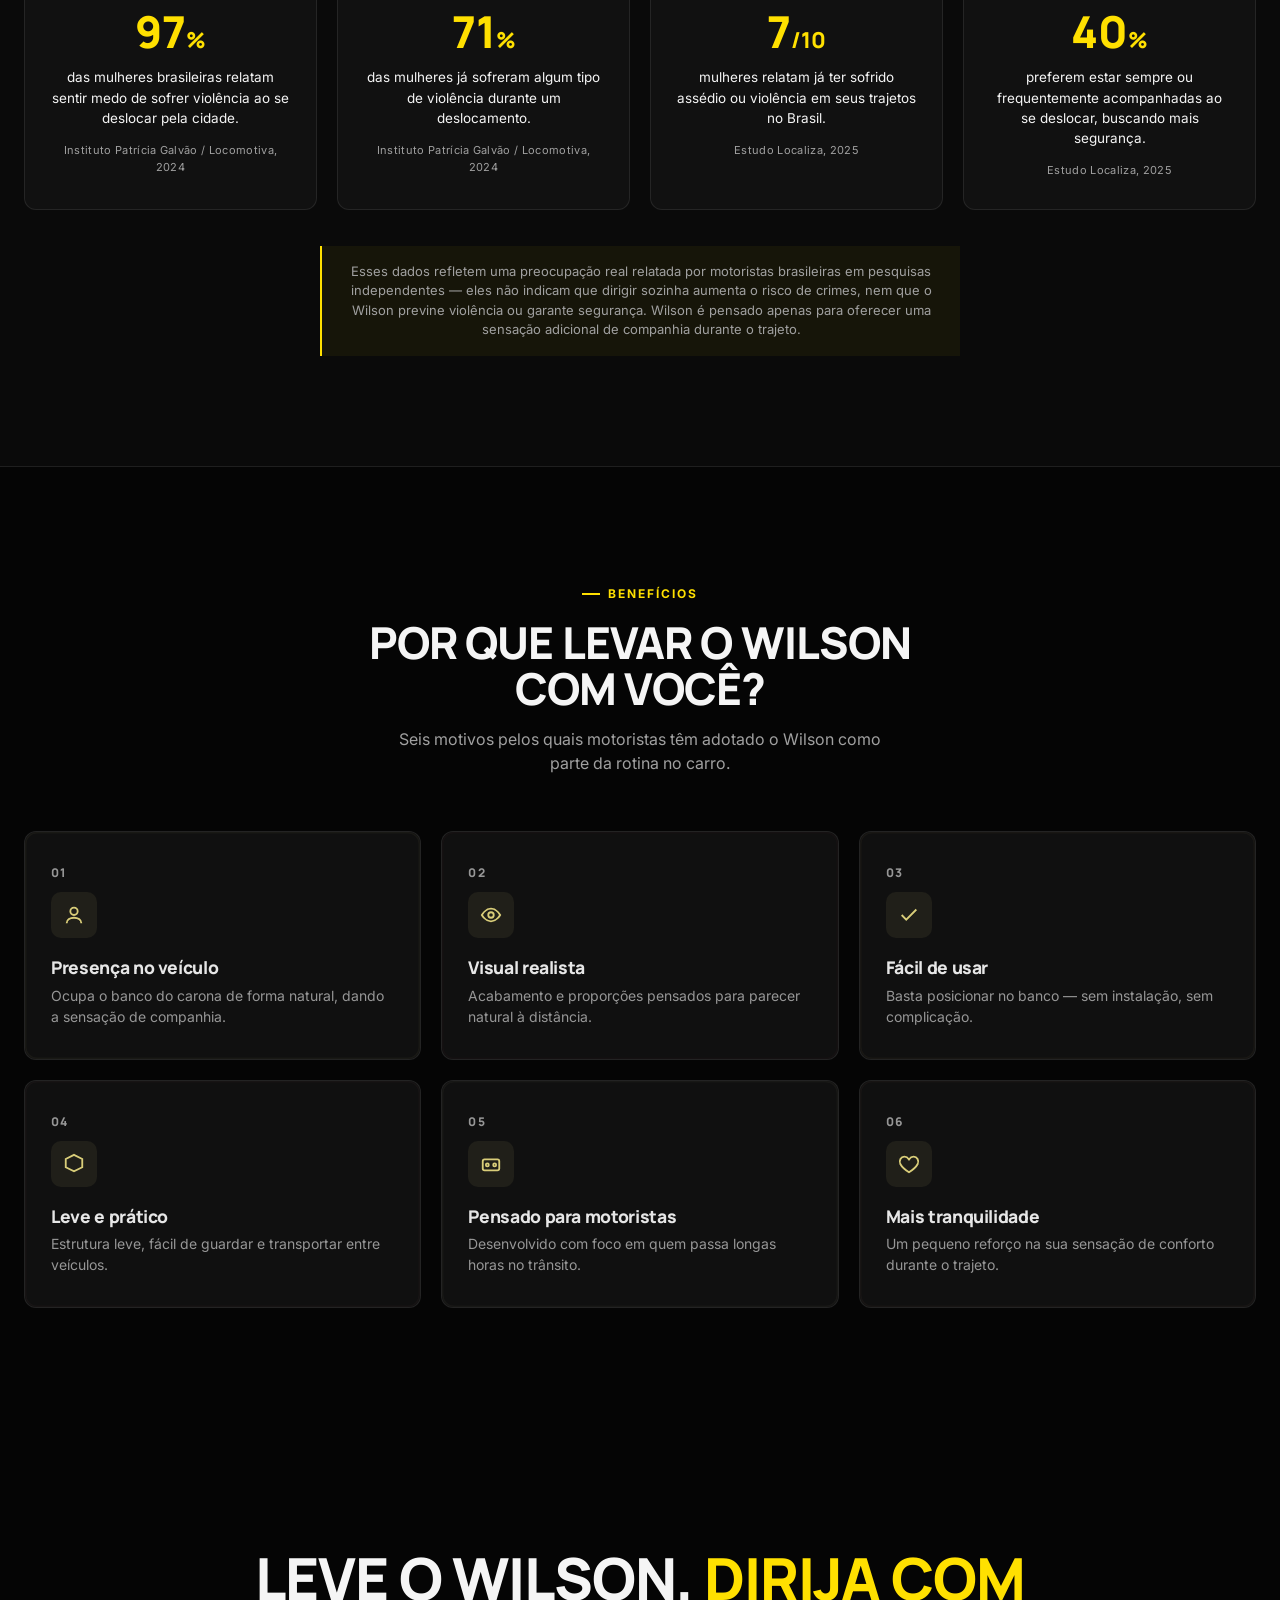
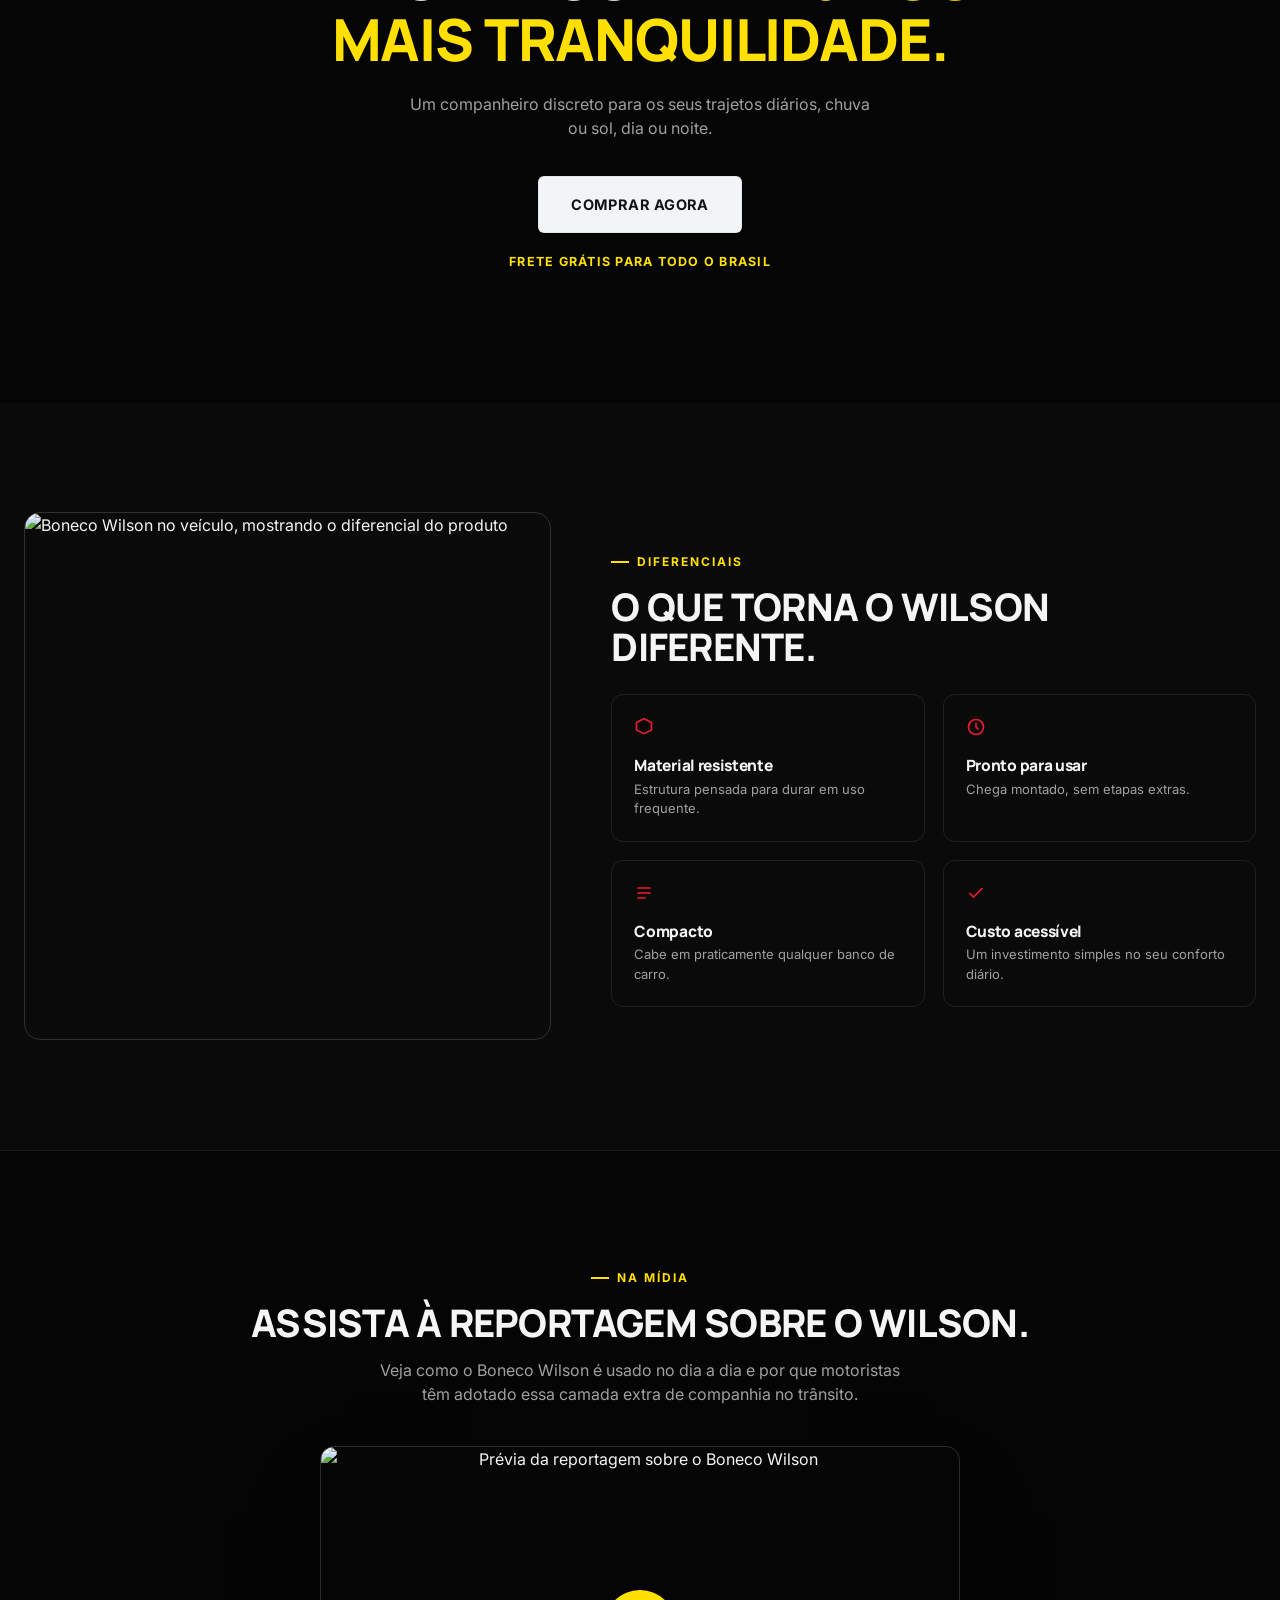
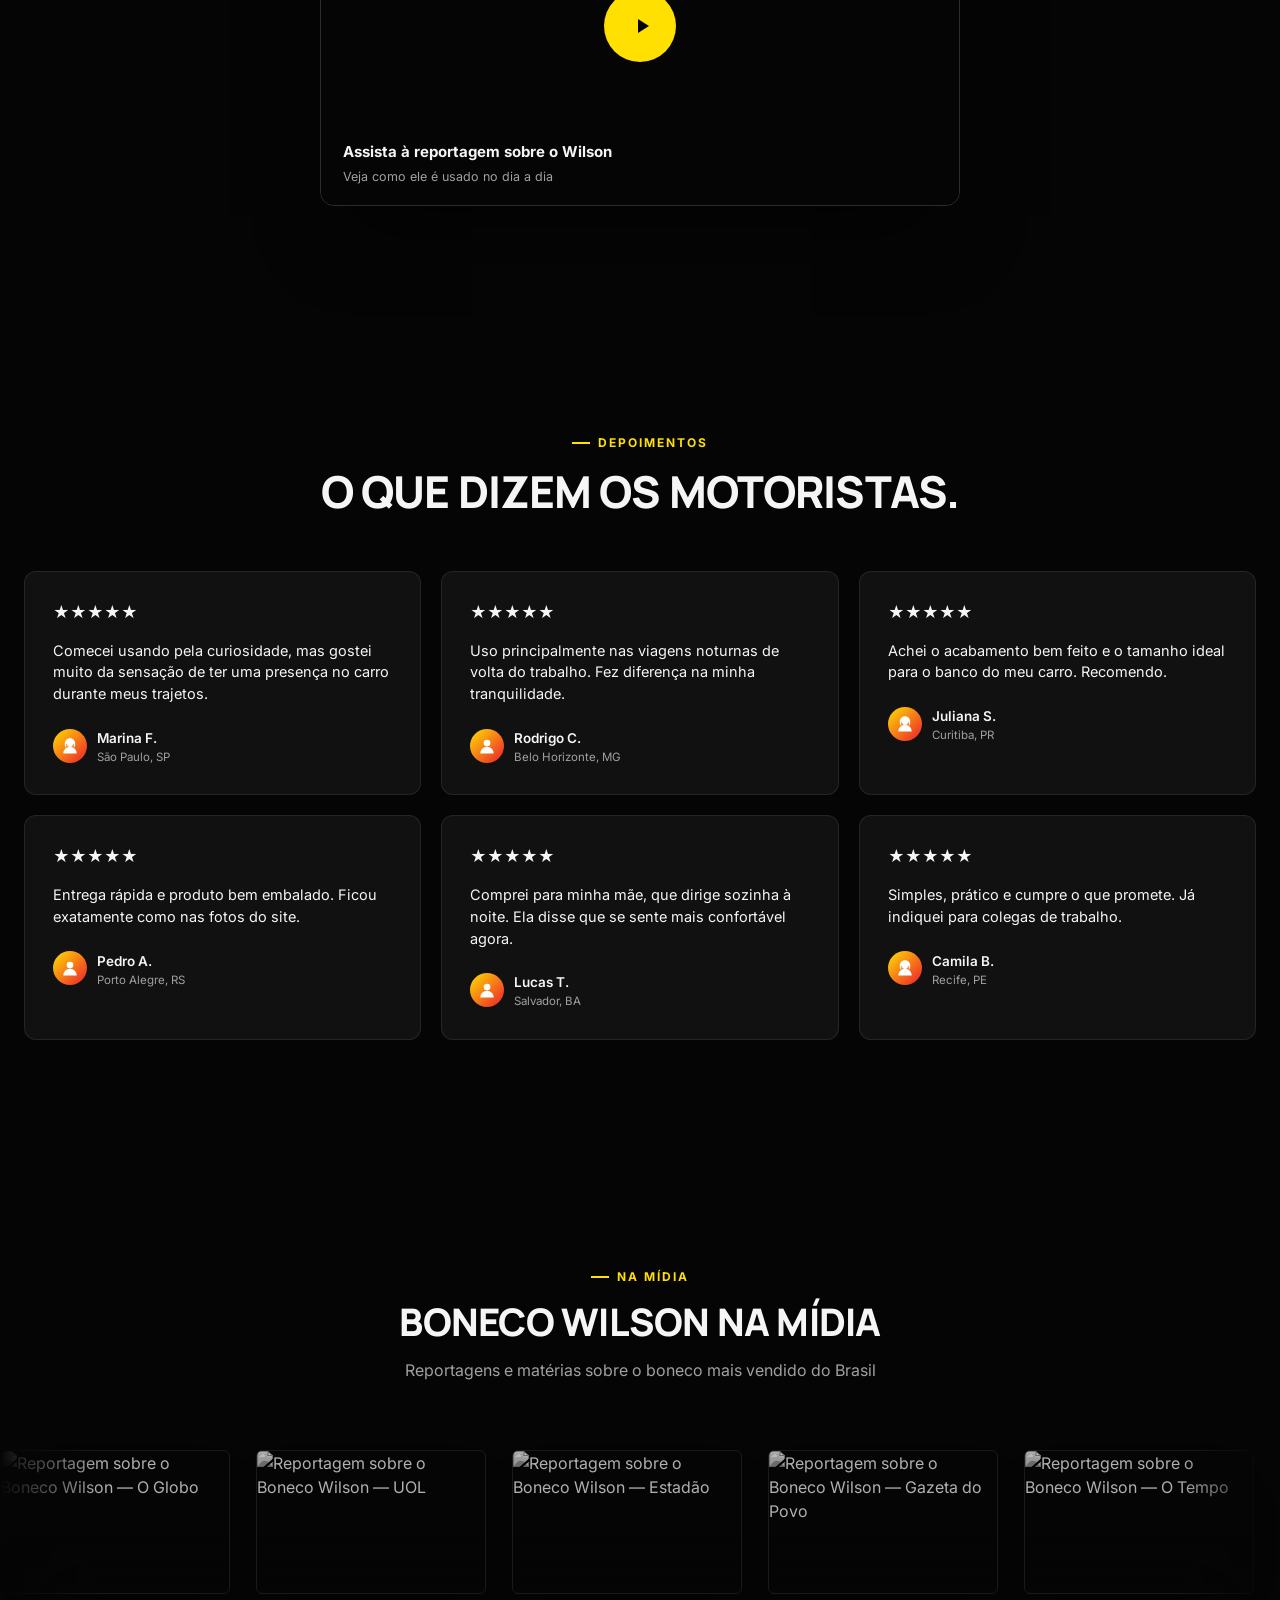
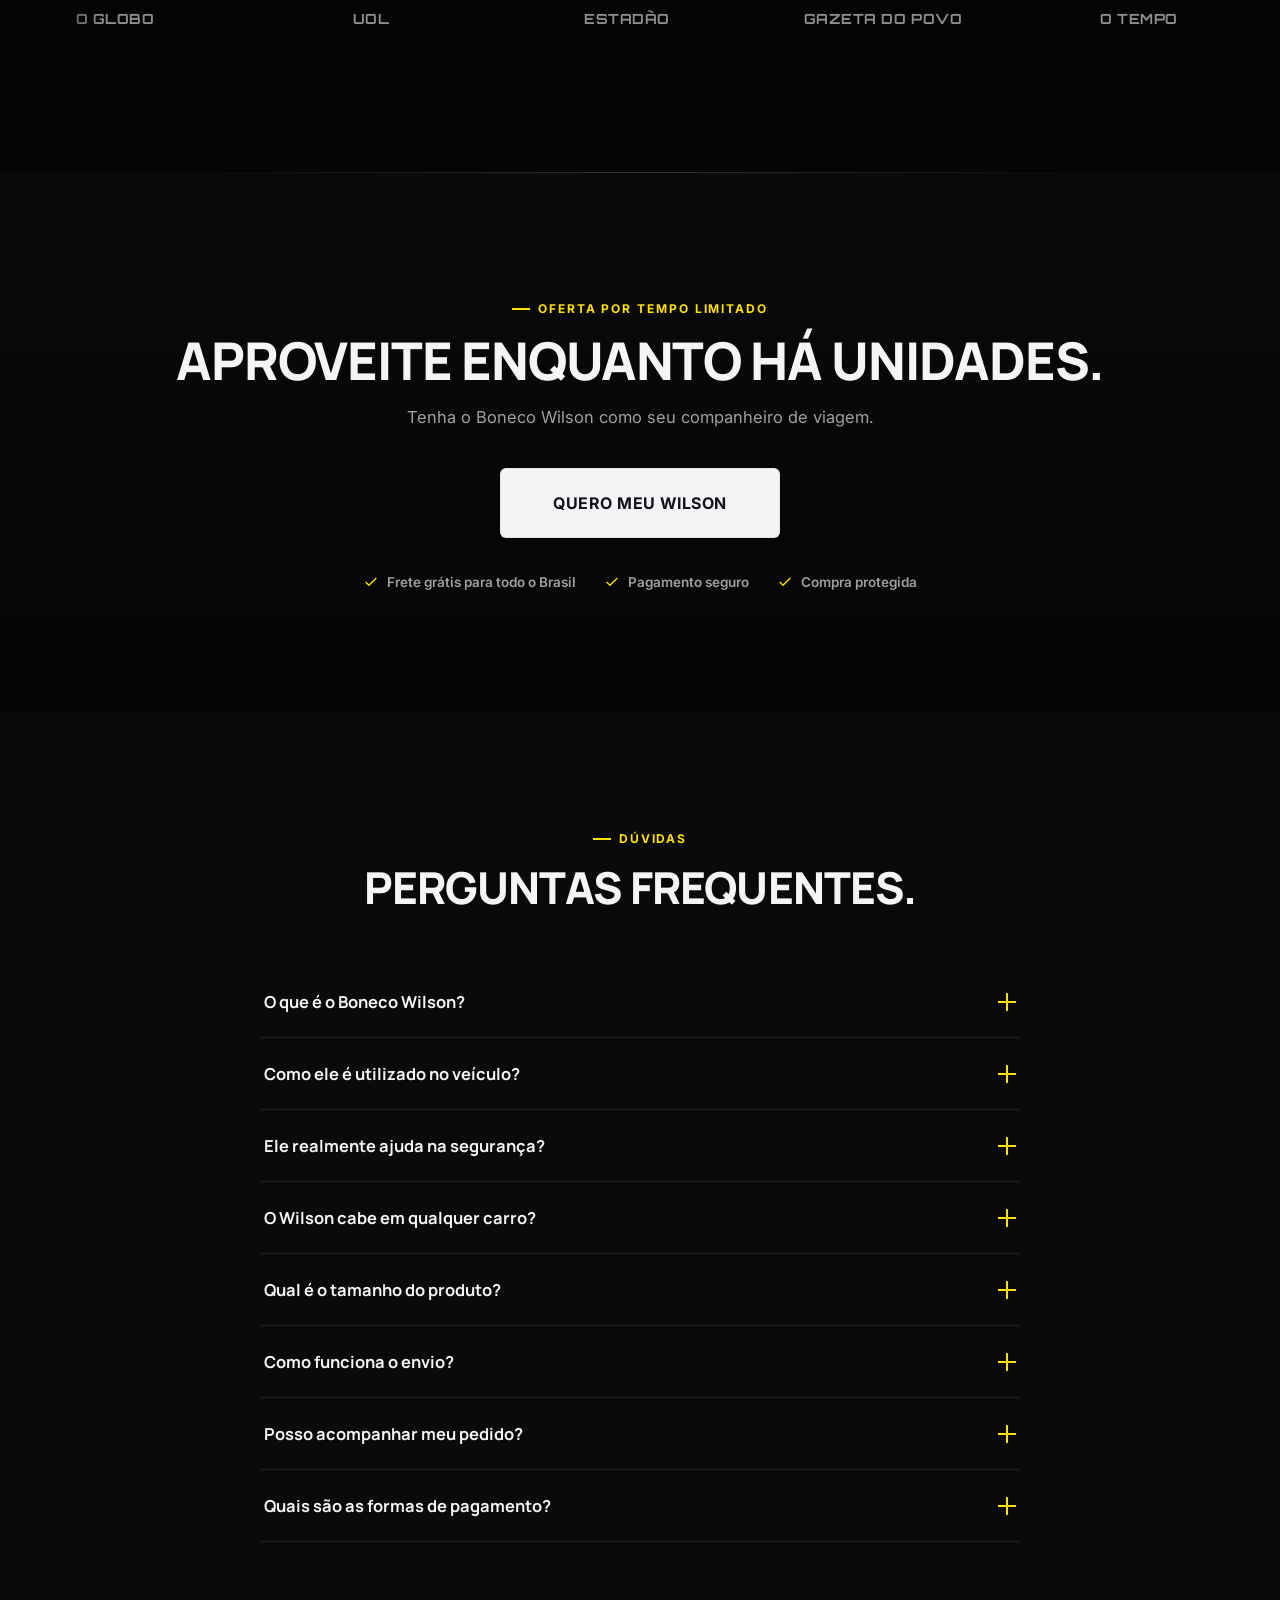
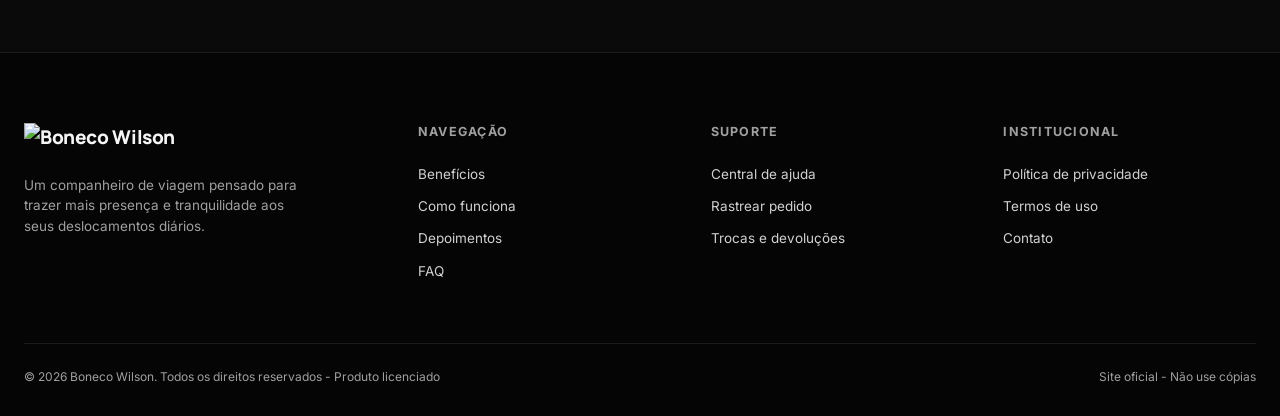
==== commit bd9b095a: "Add files via upload" ====
--- a/index.html
+++ b/index.html
@@ -4,6 +4,11 @@
 <meta charset="UTF-8">
 <meta name="viewport" content="width=device-width, initial-scale=1.0">
 <title>Boneco Wilson | Mais tranquilidade no trânsito</title>
+<link rel="icon" type="image/x-icon" href="assets/favicon/favicon.ico">
+<link rel="icon" type="image/png" sizes="32x32" href="assets/favicon/favicon-32x32.png">
+<link rel="icon" type="image/png" sizes="16x16" href="assets/favicon/favicon-16x16.png">
+<link rel="apple-touch-icon" sizes="180x180" href="assets/favicon/apple-touch-icon.png">
+<link rel="manifest" href="assets/favicon/site.webmanifest">
 <meta name="description" content="Boneco Wilson: um companheiro de viagem pensado para trazer mais presença, confiança e tranquilidade aos seus deslocamentos. Frete grátis para todo o Brasil.">
 <meta property="og:title" content="Boneco Wilson | Mais tranquilidade no trânsito">
 <meta property="og:description" content="Um companheiro de viagem criado para aumentar sua sensação de segurança e trazer mais tranquilidade para o dia a dia.">
@@ -330,6 +335,9 @@
   .hero-copy .headline .accent{color:var(--yellow);}
   .hero-copy .sub-headline{font-family:var(--display);font-weight:700;font-size:clamp(18px,2vw,23px);color:var(--text);margin-top:18px;}
   .hero-copy .support{color:var(--text-secondary);font-size:16.5px;max-width:480px;margin-top:18px;}
+  @media (min-width:1081px){
+    .hero-copy .support{max-width:565px;text-wrap:balance;}
+  }
   .hero-cta{display:flex;flex-wrap:wrap;justify-content:center;gap:14px;margin-top:34px;}
   .free-shipping{
     display:inline-flex;align-items:center;justify-content:center;gap:8px;margin-top:26px;
@@ -547,7 +555,8 @@
   .stars svg{width:15px;height:15px;fill:var(--yellow);}
   .t-card p{font-size:14.5px;color:var(--text);margin-bottom:20px;}
   .t-author{display:flex;align-items:center;gap:10px;}
-  .t-avatar{width:34px;height:34px;border-radius:50%;background:linear-gradient(135deg,var(--yellow),var(--red));display:flex;align-items:center;justify-content:center;font-weight:800;font-size:13px;color:var(--black);}
+  .t-avatar{width:34px;height:34px;border-radius:50%;background:linear-gradient(135deg,var(--yellow),var(--red));display:flex;align-items:center;justify-content:center;flex-shrink:0;overflow:hidden;}
+  .t-avatar-icon{width:20px;height:20px;}
   .t-author span{font-size:13.5px;font-weight:600;}
   .t-author small{display:block;font-size:11.5px;color:var(--text-secondary);}
 
@@ -1214,12 +1223,12 @@
         <h2>O que dizem os motoristas.</h2>
       </div>
       <div class="testimonials-grid">
-        <div class="t-card"><div class="stars">★★★★★</div><p>Comecei usando pela curiosidade, mas gostei muito da sensação de ter uma presença no carro durante meus trajetos.</p><div class="t-author"><div class="t-avatar">MF</div><div><span>Marina F.</span><small>São Paulo, SP</small></div></div></div>
-        <div class="t-card"><div class="stars">★★★★★</div><p>Uso principalmente nas viagens noturnas de volta do trabalho. Fez diferença na minha tranquilidade.</p><div class="t-author"><div class="t-avatar">RC</div><div><span>Rodrigo C.</span><small>Belo Horizonte, MG</small></div></div></div>
-        <div class="t-card"><div class="stars">★★★★★</div><p>Achei o acabamento bem feito e o tamanho ideal para o banco do meu carro. Recomendo.</p><div class="t-author"><div class="t-avatar">JS</div><div><span>Juliana S.</span><small>Curitiba, PR</small></div></div></div>
-        <div class="t-card"><div class="stars">★★★★★</div><p>Entrega rápida e produto bem embalado. Ficou exatamente como nas fotos do site.</p><div class="t-author"><div class="t-avatar">PA</div><div><span>Pedro A.</span><small>Porto Alegre, RS</small></div></div></div>
-        <div class="t-card"><div class="stars">★★★★★</div><p>Comprei para minha mãe, que dirige sozinha à noite. Ela disse que se sente mais confortável agora.</p><div class="t-author"><div class="t-avatar">LT</div><div><span>Lucas T.</span><small>Salvador, BA</small></div></div></div>
-        <div class="t-card"><div class="stars">★★★★★</div><p>Simples, prático e cumpre o que promete. Já indiquei para colegas de trabalho.</p><div class="t-author"><div class="t-avatar">CB</div><div><span>Camila B.</span><small>Recife, PE</small></div></div></div>
+        <div class="t-card"><div class="stars">★★★★★</div><p>Comecei usando pela curiosidade, mas gostei muito da sensação de ter uma presença no carro durante meus trajetos.</p><div class="t-author"><div class="t-avatar"><svg class="t-avatar-icon" viewBox="0 0 24 24" fill="white"><path d="M12 2.8c-3.6 0-6.3 2.7-6.3 6.9 0 2.1.8 3.6 1.6 4.6l.4-5c1.3.8 2.8 1.1 4.3 1.1s3-.3 4.3-1.1l.4 5c.8-1 1.6-2.5 1.6-4.6 0-4.2-2.7-6.9-6.3-6.9z"/><circle cx="12" cy="9.6" r="3.5"/><path d="M4 21c0-4.4 3.6-8 8-8s8 3.6 8 8"/></svg></div><div><span>Marina F.</span><small>São Paulo, SP</small></div></div></div>
+        <div class="t-card"><div class="stars">★★★★★</div><p>Uso principalmente nas viagens noturnas de volta do trabalho. Fez diferença na minha tranquilidade.</p><div class="t-author"><div class="t-avatar"><svg class="t-avatar-icon" viewBox="0 0 24 24" fill="white"><circle cx="12" cy="8.5" r="4"/><path d="M4 21c0-4.4 3.6-8 8-8s8 3.6 8 8"/></svg></div><div><span>Rodrigo C.</span><small>Belo Horizonte, MG</small></div></div></div>
+        <div class="t-card"><div class="stars">★★★★★</div><p>Achei o acabamento bem feito e o tamanho ideal para o banco do meu carro. Recomendo.</p><div class="t-author"><div class="t-avatar"><svg class="t-avatar-icon" viewBox="0 0 24 24" fill="white"><path d="M12 2.8c-3.6 0-6.3 2.7-6.3 6.9 0 2.1.8 3.6 1.6 4.6l.4-5c1.3.8 2.8 1.1 4.3 1.1s3-.3 4.3-1.1l.4 5c.8-1 1.6-2.5 1.6-4.6 0-4.2-2.7-6.9-6.3-6.9z"/><circle cx="12" cy="9.6" r="3.5"/><path d="M4 21c0-4.4 3.6-8 8-8s8 3.6 8 8"/></svg></div><div><span>Juliana S.</span><small>Curitiba, PR</small></div></div></div>
+        <div class="t-card"><div class="stars">★★★★★</div><p>Entrega rápida e produto bem embalado. Ficou exatamente como nas fotos do site.</p><div class="t-author"><div class="t-avatar"><svg class="t-avatar-icon" viewBox="0 0 24 24" fill="white"><circle cx="12" cy="8.5" r="4"/><path d="M4 21c0-4.4 3.6-8 8-8s8 3.6 8 8"/></svg></div><div><span>Pedro A.</span><small>Porto Alegre, RS</small></div></div></div>
+        <div class="t-card"><div class="stars">★★★★★</div><p>Comprei para minha mãe, que dirige sozinha à noite. Ela disse que se sente mais confortável agora.</p><div class="t-author"><div class="t-avatar"><svg class="t-avatar-icon" viewBox="0 0 24 24" fill="white"><circle cx="12" cy="8.5" r="4"/><path d="M4 21c0-4.4 3.6-8 8-8s8 3.6 8 8"/></svg></div><div><span>Lucas T.</span><small>Salvador, BA</small></div></div></div>
+        <div class="t-card"><div class="stars">★★★★★</div><p>Simples, prático e cumpre o que promete. Já indiquei para colegas de trabalho.</p><div class="t-author"><div class="t-avatar"><svg class="t-avatar-icon" viewBox="0 0 24 24" fill="white"><path d="M12 2.8c-3.6 0-6.3 2.7-6.3 6.9 0 2.1.8 3.6 1.6 4.6l.4-5c1.3.8 2.8 1.1 4.3 1.1s3-.3 4.3-1.1l.4 5c.8-1 1.6-2.5 1.6-4.6 0-4.2-2.7-6.9-6.3-6.9z"/><circle cx="12" cy="9.6" r="3.5"/><path d="M4 21c0-4.4 3.6-8 8-8s8 3.6 8 8"/></svg></div><div><span>Camila B.</span><small>Recife, PE</small></div></div></div>
       </div>
     </div>
   </section>
